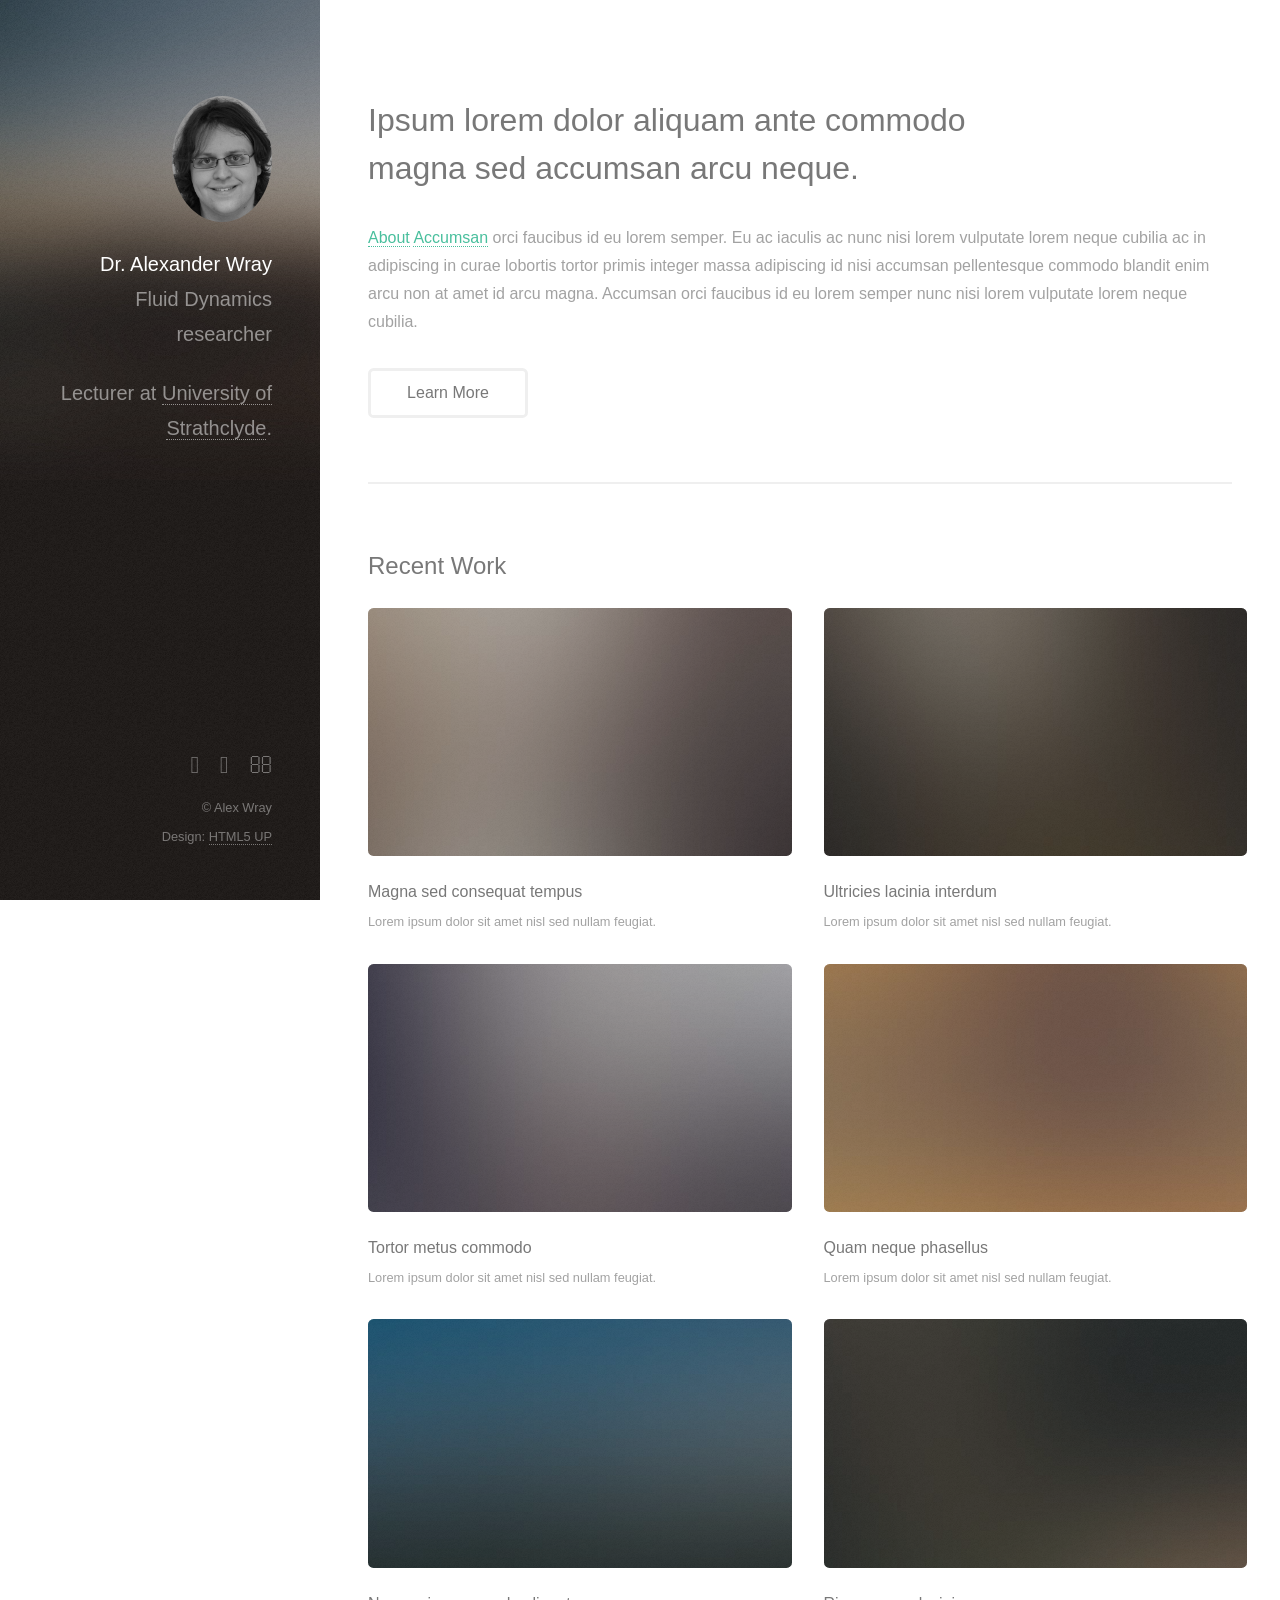
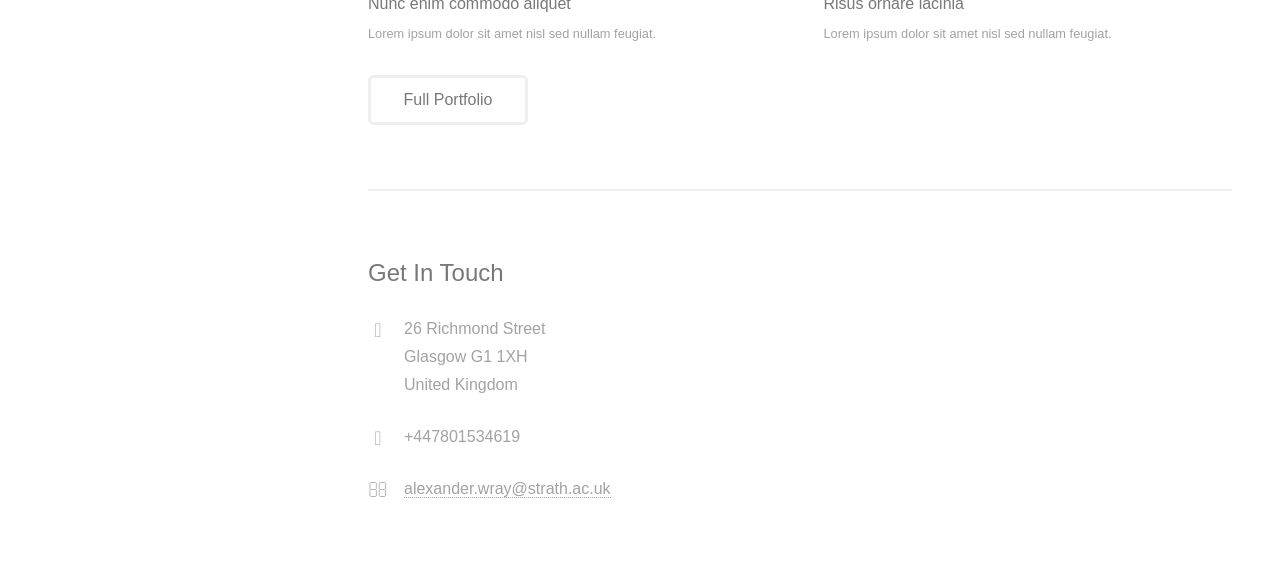
==== index.html @ d248ab1b "Testing" ====
<!doctype html> <html> <head> <meta charset="utf-8"> <title></title> <meta name="description" content=""> <meta name="viewport" content="width=device-width"> <!-- Place favicon.ico and apple-touch-icon.png in the root directory --> <link rel="stylesheet" href="styles/vendor.css"> <link rel="stylesheet" href="styles/main.css"> <!--<link rel="stylesheet" href="https://use.fontawesome.com/releases/v5.5.0/css/all.css" integrity="sha384-B4dIYHKNBt8Bc12p+WXckhzcICo0wtJAoU8YZTY5qE0Id1GSseTk6S+L3BlXeVIU" crossorigin="anonymous">--> </head> <body ng-app="newAngularApp"> <!--[if lte IE 8]>
      <p class="browsehappy">You are using an <strong>outdated</strong> browser. Please <a href="http://browsehappy.com/">upgrade your browser</a> to improve your experience.</p>
    <![endif]--> <!-- Add your site or application content here --> <!--
    <div class="header">
      <div class="navbar navbar-default" role="navigation">
        <div class="container">
          <div class="navbar-header">

            <button type="button" class="navbar-toggle collapsed" data-toggle="collapse" data-target="#js-navbar-collapse">
              <span class="sr-only">Toggle navigation</span>
              <span class="icon-bar"></span>
              <span class="icon-bar"></span>
              <span class="icon-bar"></span>
            </button>

            <a class="navbar-brand" href="#/">newAngular</a>
          </div>

          <div class="collapse navbar-collapse" id="js-navbar-collapse">

            <ul class="nav navbar-nav">
              <li class="active"><a href="#/">Home</a></li>
              <li><a href="" ui-sref="about">About</a></li>
              <li><a ng-href="#/">Contact</a></li>
            </ul>
          </div>
        </div>
      </div>
    </div>

    <div class="container">
    <div 
            class="mainViewContainer"
            id="body" ui-view
            >
          
        </div>
    </div>

    <div class="footer">
      <div class="container">
        <p><span class="glyphicon glyphicon-heart"></span> from the Yeoman team test</p>
      </div>
    </div>
    --> <!-- Header --> <header id="header"> <div class="inner"> <a href="#" class="image avatar"><img src="images/avatar.jpg" alt=""></a> <h1><strong>Dr. Alexander Wray</strong></h1> <h1>Fluid Dynamics researcher</h1><p> <h1>Lecturer at <a href="https://www.strath.ac.uk/">University of Strathclyde</a>.</h1>  </div> </header> <!-- Main --> <div id="main" class="mainViewContainer" ui-view> </div> <!-- Footer --> <footer id="footer"> <div class="inner"> <ul class="icons"> <li><a href="#" class="icon fa-twitter"><span class="label">Twitter</span></a></li> <li><a href="https://github.com/wrayal/" class="icon fa-github"><span class="label">Github</span></a></li> <li><a href="mailto:alexander.wray@strath.ac.uk" class="icon fa-envelope-o"><span class="label">Email</span></a></li> </ul> <ul class="copyright"> <li>&copy; Alex Wray</li><li>Design: <a href="http://html5up.net">HTML5 UP</a></li> </ul> </div> </footer> <!-- Google Analytics: change UA-XXXXX-X to be your site's ID --> <script>!function(A,n,g,u,l,a,r){A.GoogleAnalyticsObject=l,A[l]=A[l]||function(){
       (A[l].q=A[l].q||[]).push(arguments)},A[l].l=+new Date,a=n.createElement(g),
       r=n.getElementsByTagName(g)[0],a.src=u,r.parentNode.insertBefore(a,r)
       }(window,document,'script','https://www.google-analytics.com/analytics.js','ga');

       ga('create', 'UA-XXXXX-X');
       ga('send', 'pageview');</script> <script src="scripts/vendor.js"></script> <script src="scripts/scripts.js"></script> </body> </html>
---- styles/main.css ----
.fa-fw,.fa-li,.fa-stack-1x,.fa-stack-2x,.jumbotron{text-align:center}.row,.row>*,html{box-sizing:border-box}.browsehappy{margin:.2em 0;background:#ccc;color:#000;padding:.2em 0}body,select option{background:#fff}.footer,.header,.marketing{padding-left:15px;padding-right:15px}.header{border-bottom:1px solid #e5e5e5;margin-bottom:10px}.header h3{margin-top:0;margin-bottom:0;line-height:40px;padding-bottom:19px}.footer{padding-top:19px;color:#777;border-top:1px solid #e5e5e5}.container-narrow>hr{margin:30px 0}.jumbotron{border-bottom:1px solid #e5e5e5}.jumbotron .btn{font-size:21px;padding:14px 24px}.marketing{margin:40px 0}.fa.fa-pull-left,.fa.pull-left{margin-right:.3em}.marketing p+h4{margin-top:28px}@media screen and (min-width:768px){.container{max-width:730px}.footer,.header,.marketing{padding-left:0;padding-right:0}.header{margin-bottom:30px}.jumbotron{border-bottom:0}}/*!
 *  Font Awesome 4.7.0 by @davegandy - http://fontawesome.io - @fontawesome
 *  License - http://fontawesome.io/license (Font: SIL OFL 1.1, CSS: MIT License)
 */@font-face{font-family:FontAwesome;src:url(../fonts/fontawesome-webfont.eot?v=4.7.0);src:url(../fonts/fontawesome-webfont.eot?#iefix&v=4.7.0) format('embedded-opentype'),url(../fonts/fontawesome-webfont.woff2?v=4.7.0) format('woff2'),url(../fonts/fontawesome-webfont.woff?v=4.7.0) format('woff'),url(../fonts/fontawesome-webfont.ttf?v=4.7.0) format('truetype'),url(../fonts/fontawesome-webfont.svg?v=4.7.0#fontawesomeregular) format('svg');font-weight:400;font-style:normal}.fa{display:inline-block;font:normal normal normal 14px/1 FontAwesome;font-size:inherit;text-rendering:auto;-webkit-font-smoothing:antialiased;-moz-osx-font-smoothing:grayscale}.fa-lg{font-size:1.33333333em;line-height:.75em;vertical-align:-15%}.fa-2x{font-size:2em}.fa-3x{font-size:3em}.fa-4x{font-size:4em}.fa-5x{font-size:5em}.fa-fw{width:1.28571429em}.fa-ul{padding-left:0;margin-left:2.14285714em;list-style-type:none}.fa.fa-pull-right,.fa.pull-right{margin-left:.3em}.fa-ul>li{position:relative}.fa-li{position:absolute;left:-2.14285714em;width:2.14285714em;top:.14285714em}.fa-li.fa-lg{left:-1.85714286em}.fa-border{padding:.2em .25em .15em;border:.08em solid #eee;border-radius:.1em}.fa-pull-left{float:left}.fa-pull-right,.pull-right{float:right}.pull-left{float:left}.fa-spin{animation:fa-spin 2s infinite linear}.fa-pulse{animation:fa-spin 1s infinite steps(8)}@keyframes fa-spin{0%{transform:rotate(0)}100%{transform:rotate(359deg)}}.fa-rotate-90{-ms-filter:"progid:DXImageTransform.Microsoft.BasicImage(rotation=1)";transform:rotate(90deg)}.fa-rotate-180{-ms-filter:"progid:DXImageTransform.Microsoft.BasicImage(rotation=2)";transform:rotate(180deg)}.fa-rotate-270{-ms-filter:"progid:DXImageTransform.Microsoft.BasicImage(rotation=3)";transform:rotate(270deg)}.fa-flip-horizontal{-ms-filter:"progid:DXImageTransform.Microsoft.BasicImage(rotation=0, mirror=1)";transform:scale(-1,1)}.fa-flip-vertical{-ms-filter:"progid:DXImageTransform.Microsoft.BasicImage(rotation=2, mirror=1)";transform:scale(1,-1)}:root .fa-flip-horizontal,:root .fa-flip-vertical,:root .fa-rotate-180,:root .fa-rotate-270,:root .fa-rotate-90{filter:none}.fa-stack{position:relative;display:inline-block;width:2em;height:2em;line-height:2em;vertical-align:middle}.fa-stack-1x,.fa-stack-2x{position:absolute;left:0;width:100%}.fa-stack-1x{line-height:inherit}.fa-stack-2x{font-size:2em}.fa-inverse{color:#fff}b,h1,h2,h3,h4,h5,h6,label,select option,strong,table th{color:#787878}.fa-glass:before{content:"\f000"}.fa-music:before{content:"\f001"}.fa-search:before{content:"\f002"}.fa-envelope-o:before{content:"\f003"}.fa-heart:before{content:"\f004"}.fa-star:before{content:"\f005"}.fa-star-o:before{content:"\f006"}.fa-user:before{content:"\f007"}.fa-film:before{content:"\f008"}.fa-th-large:before{content:"\f009"}.fa-th:before{content:"\f00a"}.fa-th-list:before{content:"\f00b"}.fa-check:before{content:"\f00c"}.fa-close:before,.fa-remove:before,.fa-times:before{content:"\f00d"}.fa-search-plus:before{content:"\f00e"}.fa-search-minus:before{content:"\f010"}.fa-power-off:before{content:"\f011"}.fa-signal:before{content:"\f012"}.fa-cog:before,.fa-gear:before{content:"\f013"}.fa-trash-o:before{content:"\f014"}.fa-home:before{content:"\f015"}.fa-file-o:before{content:"\f016"}.fa-clock-o:before{content:"\f017"}.fa-road:before{content:"\f018"}.fa-download:before{content:"\f019"}.fa-arrow-circle-o-down:before{content:"\f01a"}.fa-arrow-circle-o-up:before{content:"\f01b"}.fa-inbox:before{content:"\f01c"}.fa-play-circle-o:before{content:"\f01d"}.fa-repeat:before,.fa-rotate-right:before{content:"\f01e"}.fa-refresh:before{content:"\f021"}.fa-list-alt:before{content:"\f022"}.fa-lock:before{content:"\f023"}.fa-flag:before{content:"\f024"}.fa-headphones:before{content:"\f025"}.fa-volume-off:before{content:"\f026"}.fa-volume-down:before{content:"\f027"}.fa-volume-up:before{content:"\f028"}.fa-qrcode:before{content:"\f029"}.fa-barcode:before{content:"\f02a"}.fa-tag:before{content:"\f02b"}.fa-tags:before{content:"\f02c"}.fa-book:before{content:"\f02d"}.fa-bookmark:before{content:"\f02e"}.fa-print:before{content:"\f02f"}.fa-camera:before{content:"\f030"}.fa-font:before{content:"\f031"}.fa-bold:before{content:"\f032"}.fa-italic:before{content:"\f033"}.fa-text-height:before{content:"\f034"}.fa-text-width:before{content:"\f035"}.fa-align-left:before{content:"\f036"}.fa-align-center:before{content:"\f037"}.fa-align-right:before{content:"\f038"}.fa-align-justify:before{content:"\f039"}.fa-list:before{content:"\f03a"}.fa-dedent:before,.fa-outdent:before{content:"\f03b"}.fa-indent:before{content:"\f03c"}.fa-video-camera:before{content:"\f03d"}.fa-image:before,.fa-photo:before,.fa-picture-o:before{content:"\f03e"}.fa-pencil:before{content:"\f040"}.fa-map-marker:before{content:"\f041"}.fa-adjust:before{content:"\f042"}.fa-tint:before{content:"\f043"}.fa-edit:before,.fa-pencil-square-o:before{content:"\f044"}.fa-share-square-o:before{content:"\f045"}.fa-check-square-o:before{content:"\f046"}.fa-arrows:before{content:"\f047"}.fa-step-backward:before{content:"\f048"}.fa-fast-backward:before{content:"\f049"}.fa-backward:before{content:"\f04a"}.fa-play:before{content:"\f04b"}.fa-pause:before{content:"\f04c"}.fa-stop:before{content:"\f04d"}.fa-forward:before{content:"\f04e"}.fa-fast-forward:before{content:"\f050"}.fa-step-forward:before{content:"\f051"}.fa-eject:before{content:"\f052"}.fa-chevron-left:before{content:"\f053"}.fa-chevron-right:before{content:"\f054"}.fa-plus-circle:before{content:"\f055"}.fa-minus-circle:before{content:"\f056"}.fa-times-circle:before{content:"\f057"}.fa-check-circle:before{content:"\f058"}.fa-question-circle:before{content:"\f059"}.fa-info-circle:before{content:"\f05a"}.fa-crosshairs:before{content:"\f05b"}.fa-times-circle-o:before{content:"\f05c"}.fa-check-circle-o:before{content:"\f05d"}.fa-ban:before{content:"\f05e"}.fa-arrow-left:before{content:"\f060"}.fa-arrow-right:before{content:"\f061"}.fa-arrow-up:before{content:"\f062"}.fa-arrow-down:before{content:"\f063"}.fa-mail-forward:before,.fa-share:before{content:"\f064"}.fa-expand:before{content:"\f065"}.fa-compress:before{content:"\f066"}.fa-plus:before{content:"\f067"}.fa-minus:before{content:"\f068"}.fa-asterisk:before{content:"\f069"}.fa-exclamation-circle:before{content:"\f06a"}.fa-gift:before{content:"\f06b"}.fa-leaf:before{content:"\f06c"}.fa-fire:before{content:"\f06d"}.fa-eye:before{content:"\f06e"}.fa-eye-slash:before{content:"\f070"}.fa-exclamation-triangle:before,.fa-warning:before{content:"\f071"}.fa-plane:before{content:"\f072"}.fa-calendar:before{content:"\f073"}.fa-random:before{content:"\f074"}.fa-comment:before{content:"\f075"}.fa-magnet:before{content:"\f076"}.fa-chevron-up:before{content:"\f077"}.fa-chevron-down:before{content:"\f078"}.fa-retweet:before{content:"\f079"}.fa-shopping-cart:before{content:"\f07a"}.fa-folder:before{content:"\f07b"}.fa-folder-open:before{content:"\f07c"}.fa-arrows-v:before{content:"\f07d"}.fa-arrows-h:before{content:"\f07e"}.fa-bar-chart-o:before,.fa-bar-chart:before{content:"\f080"}.fa-twitter-square:before{content:"\f081"}.fa-facebook-square:before{content:"\f082"}.fa-camera-retro:before{content:"\f083"}.fa-key:before{content:"\f084"}.fa-cogs:before,.fa-gears:before{content:"\f085"}.fa-comments:before{content:"\f086"}.fa-thumbs-o-up:before{content:"\f087"}.fa-thumbs-o-down:before{content:"\f088"}.fa-star-half:before{content:"\f089"}.fa-heart-o:before{content:"\f08a"}.fa-sign-out:before{content:"\f08b"}.fa-linkedin-square:before{content:"\f08c"}.fa-thumb-tack:before{content:"\f08d"}.fa-external-link:before{content:"\f08e"}.fa-sign-in:before{content:"\f090"}.fa-trophy:before{content:"\f091"}.fa-github-square:before{content:"\f092"}.fa-upload:before{content:"\f093"}.fa-lemon-o:before{content:"\f094"}.fa-phone:before{content:"\f095"}.fa-square-o:before{content:"\f096"}.fa-bookmark-o:before{content:"\f097"}.fa-phone-square:before{content:"\f098"}.fa-twitter:before{content:"\f099"}.fa-facebook-f:before,.fa-facebook:before{content:"\f09a"}.fa-github:before{content:"\f09b"}.fa-unlock:before{content:"\f09c"}.fa-credit-card:before{content:"\f09d"}.fa-feed:before,.fa-rss:before{content:"\f09e"}.fa-hdd-o:before{content:"\f0a0"}.fa-bullhorn:before{content:"\f0a1"}.fa-bell:before{content:"\f0f3"}.fa-certificate:before{content:"\f0a3"}.fa-hand-o-right:before{content:"\f0a4"}.fa-hand-o-left:before{content:"\f0a5"}.fa-hand-o-up:before{content:"\f0a6"}.fa-hand-o-down:before{content:"\f0a7"}.fa-arrow-circle-left:before{content:"\f0a8"}.fa-arrow-circle-right:before{content:"\f0a9"}.fa-arrow-circle-up:before{content:"\f0aa"}.fa-arrow-circle-down:before{content:"\f0ab"}.fa-globe:before{content:"\f0ac"}.fa-wrench:before{content:"\f0ad"}.fa-tasks:before{content:"\f0ae"}.fa-filter:before{content:"\f0b0"}.fa-briefcase:before{content:"\f0b1"}.fa-arrows-alt:before{content:"\f0b2"}.fa-group:before,.fa-users:before{content:"\f0c0"}.fa-chain:before,.fa-link:before{content:"\f0c1"}.fa-cloud:before{content:"\f0c2"}.fa-flask:before{content:"\f0c3"}.fa-cut:before,.fa-scissors:before{content:"\f0c4"}.fa-copy:before,.fa-files-o:before{content:"\f0c5"}.fa-paperclip:before{content:"\f0c6"}.fa-floppy-o:before,.fa-save:before{content:"\f0c7"}.fa-square:before{content:"\f0c8"}.fa-bars:before,.fa-navicon:before,.fa-reorder:before{content:"\f0c9"}.fa-list-ul:before{content:"\f0ca"}.fa-list-ol:before{content:"\f0cb"}.fa-strikethrough:before{content:"\f0cc"}.fa-underline:before{content:"\f0cd"}.fa-table:before{content:"\f0ce"}.fa-magic:before{content:"\f0d0"}.fa-truck:before{content:"\f0d1"}.fa-pinterest:before{content:"\f0d2"}.fa-pinterest-square:before{content:"\f0d3"}.fa-google-plus-square:before{content:"\f0d4"}.fa-google-plus:before{content:"\f0d5"}.fa-money:before{content:"\f0d6"}.fa-caret-down:before{content:"\f0d7"}.fa-caret-up:before{content:"\f0d8"}.fa-caret-left:before{content:"\f0d9"}.fa-caret-right:before{content:"\f0da"}.fa-columns:before{content:"\f0db"}.fa-sort:before,.fa-unsorted:before{content:"\f0dc"}.fa-sort-desc:before,.fa-sort-down:before{content:"\f0dd"}.fa-sort-asc:before,.fa-sort-up:before{content:"\f0de"}.fa-envelope:before{content:"\f0e0"}.fa-linkedin:before{content:"\f0e1"}.fa-rotate-left:before,.fa-undo:before{content:"\f0e2"}.fa-gavel:before,.fa-legal:before{content:"\f0e3"}.fa-dashboard:before,.fa-tachometer:before{content:"\f0e4"}.fa-comment-o:before{content:"\f0e5"}.fa-comments-o:before{content:"\f0e6"}.fa-bolt:before,.fa-flash:before{content:"\f0e7"}.fa-sitemap:before{content:"\f0e8"}.fa-umbrella:before{content:"\f0e9"}.fa-clipboard:before,.fa-paste:before{content:"\f0ea"}.fa-lightbulb-o:before{content:"\f0eb"}.fa-exchange:before{content:"\f0ec"}.fa-cloud-download:before{content:"\f0ed"}.fa-cloud-upload:before{content:"\f0ee"}.fa-user-md:before{content:"\f0f0"}.fa-stethoscope:before{content:"\f0f1"}.fa-suitcase:before{content:"\f0f2"}.fa-bell-o:before{content:"\f0a2"}.fa-coffee:before{content:"\f0f4"}.fa-cutlery:before{content:"\f0f5"}.fa-file-text-o:before{content:"\f0f6"}.fa-building-o:before{content:"\f0f7"}.fa-hospital-o:before{content:"\f0f8"}.fa-ambulance:before{content:"\f0f9"}.fa-medkit:before{content:"\f0fa"}.fa-fighter-jet:before{content:"\f0fb"}.fa-beer:before{content:"\f0fc"}.fa-h-square:before{content:"\f0fd"}.fa-plus-square:before{content:"\f0fe"}.fa-angle-double-left:before{content:"\f100"}.fa-angle-double-right:before{content:"\f101"}.fa-angle-double-up:before{content:"\f102"}.fa-angle-double-down:before{content:"\f103"}.fa-angle-left:before{content:"\f104"}.fa-angle-right:before{content:"\f105"}.fa-angle-up:before{content:"\f106"}.fa-angle-down:before{content:"\f107"}.fa-desktop:before{content:"\f108"}.fa-laptop:before{content:"\f109"}.fa-tablet:before{content:"\f10a"}.fa-mobile-phone:before,.fa-mobile:before{content:"\f10b"}.fa-circle-o:before{content:"\f10c"}.fa-quote-left:before{content:"\f10d"}.fa-quote-right:before{content:"\f10e"}.fa-spinner:before{content:"\f110"}.fa-circle:before{content:"\f111"}.fa-mail-reply:before,.fa-reply:before{content:"\f112"}.fa-github-alt:before{content:"\f113"}.fa-folder-o:before{content:"\f114"}.fa-folder-open-o:before{content:"\f115"}.fa-smile-o:before{content:"\f118"}.fa-frown-o:before{content:"\f119"}.fa-meh-o:before{content:"\f11a"}.fa-gamepad:before{content:"\f11b"}.fa-keyboard-o:before{content:"\f11c"}.fa-flag-o:before{content:"\f11d"}.fa-flag-checkered:before{content:"\f11e"}.fa-terminal:before{content:"\f120"}.fa-code:before{content:"\f121"}.fa-mail-reply-all:before,.fa-reply-all:before{content:"\f122"}.fa-star-half-empty:before,.fa-star-half-full:before,.fa-star-half-o:before{content:"\f123"}.fa-location-arrow:before{content:"\f124"}.fa-crop:before{content:"\f125"}.fa-code-fork:before{content:"\f126"}.fa-chain-broken:before,.fa-unlink:before{content:"\f127"}.fa-question:before{content:"\f128"}.fa-info:before{content:"\f129"}.fa-exclamation:before{content:"\f12a"}.fa-superscript:before{content:"\f12b"}.fa-subscript:before{content:"\f12c"}.fa-eraser:before{content:"\f12d"}.fa-puzzle-piece:before{content:"\f12e"}.fa-microphone:before{content:"\f130"}.fa-microphone-slash:before{content:"\f131"}.fa-shield:before{content:"\f132"}.fa-calendar-o:before{content:"\f133"}.fa-fire-extinguisher:before{content:"\f134"}.fa-rocket:before{content:"\f135"}.fa-maxcdn:before{content:"\f136"}.fa-chevron-circle-left:before{content:"\f137"}.fa-chevron-circle-right:before{content:"\f138"}.fa-chevron-circle-up:before{content:"\f139"}.fa-chevron-circle-down:before{content:"\f13a"}.fa-html5:before{content:"\f13b"}.fa-css3:before{content:"\f13c"}.fa-anchor:before{content:"\f13d"}.fa-unlock-alt:before{content:"\f13e"}.fa-bullseye:before{content:"\f140"}.fa-ellipsis-h:before{content:"\f141"}.fa-ellipsis-v:before{content:"\f142"}.fa-rss-square:before{content:"\f143"}.fa-play-circle:before{content:"\f144"}.fa-ticket:before{content:"\f145"}.fa-minus-square:before{content:"\f146"}.fa-minus-square-o:before{content:"\f147"}.fa-level-up:before{content:"\f148"}.fa-level-down:before{content:"\f149"}.fa-check-square:before{content:"\f14a"}.fa-pencil-square:before{content:"\f14b"}.fa-external-link-square:before{content:"\f14c"}.fa-share-square:before{content:"\f14d"}.fa-compass:before{content:"\f14e"}.fa-caret-square-o-down:before,.fa-toggle-down:before{content:"\f150"}.fa-caret-square-o-up:before,.fa-toggle-up:before{content:"\f151"}.fa-caret-square-o-right:before,.fa-toggle-right:before{content:"\f152"}.fa-eur:before,.fa-euro:before{content:"\f153"}.fa-gbp:before{content:"\f154"}.fa-dollar:before,.fa-usd:before{content:"\f155"}.fa-inr:before,.fa-rupee:before{content:"\f156"}.fa-cny:before,.fa-jpy:before,.fa-rmb:before,.fa-yen:before{content:"\f157"}.fa-rouble:before,.fa-rub:before,.fa-ruble:before{content:"\f158"}.fa-krw:before,.fa-won:before{content:"\f159"}.fa-bitcoin:before,.fa-btc:before{content:"\f15a"}.fa-file:before{content:"\f15b"}.fa-file-text:before{content:"\f15c"}.fa-sort-alpha-asc:before{content:"\f15d"}.fa-sort-alpha-desc:before{content:"\f15e"}.fa-sort-amount-asc:before{content:"\f160"}.fa-sort-amount-desc:before{content:"\f161"}.fa-sort-numeric-asc:before{content:"\f162"}.fa-sort-numeric-desc:before{content:"\f163"}.fa-thumbs-up:before{content:"\f164"}.fa-thumbs-down:before{content:"\f165"}.fa-youtube-square:before{content:"\f166"}.fa-youtube:before{content:"\f167"}.fa-xing:before{content:"\f168"}.fa-xing-square:before{content:"\f169"}.fa-youtube-play:before{content:"\f16a"}.fa-dropbox:before{content:"\f16b"}.fa-stack-overflow:before{content:"\f16c"}.fa-instagram:before{content:"\f16d"}.fa-flickr:before{content:"\f16e"}.fa-adn:before{content:"\f170"}.fa-bitbucket:before{content:"\f171"}.fa-bitbucket-square:before{content:"\f172"}.fa-tumblr:before{content:"\f173"}.fa-tumblr-square:before{content:"\f174"}.fa-long-arrow-down:before{content:"\f175"}.fa-long-arrow-up:before{content:"\f176"}.fa-long-arrow-left:before{content:"\f177"}.fa-long-arrow-right:before{content:"\f178"}.fa-apple:before{content:"\f179"}.fa-windows:before{content:"\f17a"}.fa-android:before{content:"\f17b"}.fa-linux:before{content:"\f17c"}.fa-dribbble:before{content:"\f17d"}.fa-skype:before{content:"\f17e"}.fa-foursquare:before{content:"\f180"}.fa-trello:before{content:"\f181"}.fa-female:before{content:"\f182"}.fa-male:before{content:"\f183"}.fa-gittip:before,.fa-gratipay:before{content:"\f184"}.fa-sun-o:before{content:"\f185"}.fa-moon-o:before{content:"\f186"}.fa-archive:before{content:"\f187"}.fa-bug:before{content:"\f188"}.fa-vk:before{content:"\f189"}.fa-weibo:before{content:"\f18a"}.fa-renren:before{content:"\f18b"}.fa-pagelines:before{content:"\f18c"}.fa-stack-exchange:before{content:"\f18d"}.fa-arrow-circle-o-right:before{content:"\f18e"}.fa-arrow-circle-o-left:before{content:"\f190"}.fa-caret-square-o-left:before,.fa-toggle-left:before{content:"\f191"}.fa-dot-circle-o:before{content:"\f192"}.fa-wheelchair:before{content:"\f193"}.fa-vimeo-square:before{content:"\f194"}.fa-try:before,.fa-turkish-lira:before{content:"\f195"}.fa-plus-square-o:before{content:"\f196"}.fa-space-shuttle:before{content:"\f197"}.fa-slack:before{content:"\f198"}.fa-envelope-square:before{content:"\f199"}.fa-wordpress:before{content:"\f19a"}.fa-openid:before{content:"\f19b"}.fa-bank:before,.fa-institution:before,.fa-university:before{content:"\f19c"}.fa-graduation-cap:before,.fa-mortar-board:before{content:"\f19d"}.fa-yahoo:before{content:"\f19e"}.fa-google:before{content:"\f1a0"}.fa-reddit:before{content:"\f1a1"}.fa-reddit-square:before{content:"\f1a2"}.fa-stumbleupon-circle:before{content:"\f1a3"}.fa-stumbleupon:before{content:"\f1a4"}.fa-delicious:before{content:"\f1a5"}.fa-digg:before{content:"\f1a6"}.fa-pied-piper-pp:before{content:"\f1a7"}.fa-pied-piper-alt:before{content:"\f1a8"}.fa-drupal:before{content:"\f1a9"}.fa-joomla:before{content:"\f1aa"}.fa-language:before{content:"\f1ab"}.fa-fax:before{content:"\f1ac"}.fa-building:before{content:"\f1ad"}.fa-child:before{content:"\f1ae"}.fa-paw:before{content:"\f1b0"}.fa-spoon:before{content:"\f1b1"}.fa-cube:before{content:"\f1b2"}.fa-cubes:before{content:"\f1b3"}.fa-behance:before{content:"\f1b4"}.fa-behance-square:before{content:"\f1b5"}.fa-steam:before{content:"\f1b6"}.fa-steam-square:before{content:"\f1b7"}.fa-recycle:before{content:"\f1b8"}.fa-automobile:before,.fa-car:before{content:"\f1b9"}.fa-cab:before,.fa-taxi:before{content:"\f1ba"}.fa-tree:before{content:"\f1bb"}.fa-spotify:before{content:"\f1bc"}.fa-deviantart:before{content:"\f1bd"}.fa-soundcloud:before{content:"\f1be"}.fa-database:before{content:"\f1c0"}.fa-file-pdf-o:before{content:"\f1c1"}.fa-file-word-o:before{content:"\f1c2"}.fa-file-excel-o:before{content:"\f1c3"}.fa-file-powerpoint-o:before{content:"\f1c4"}.fa-file-image-o:before,.fa-file-photo-o:before,.fa-file-picture-o:before{content:"\f1c5"}.fa-file-archive-o:before,.fa-file-zip-o:before{content:"\f1c6"}.fa-file-audio-o:before,.fa-file-sound-o:before{content:"\f1c7"}.fa-file-movie-o:before,.fa-file-video-o:before{content:"\f1c8"}.fa-file-code-o:before{content:"\f1c9"}.fa-vine:before{content:"\f1ca"}.fa-codepen:before{content:"\f1cb"}.fa-jsfiddle:before{content:"\f1cc"}.fa-life-bouy:before,.fa-life-buoy:before,.fa-life-ring:before,.fa-life-saver:before,.fa-support:before{content:"\f1cd"}.fa-circle-o-notch:before{content:"\f1ce"}.fa-ra:before,.fa-rebel:before,.fa-resistance:before{content:"\f1d0"}.fa-empire:before,.fa-ge:before{content:"\f1d1"}.fa-git-square:before{content:"\f1d2"}.fa-git:before{content:"\f1d3"}.fa-hacker-news:before,.fa-y-combinator-square:before,.fa-yc-square:before{content:"\f1d4"}.fa-tencent-weibo:before{content:"\f1d5"}.fa-qq:before{content:"\f1d6"}.fa-wechat:before,.fa-weixin:before{content:"\f1d7"}.fa-paper-plane:before,.fa-send:before{content:"\f1d8"}.fa-paper-plane-o:before,.fa-send-o:before{content:"\f1d9"}.fa-history:before{content:"\f1da"}.fa-circle-thin:before{content:"\f1db"}.fa-header:before{content:"\f1dc"}.fa-paragraph:before{content:"\f1dd"}.fa-sliders:before{content:"\f1de"}.fa-share-alt:before{content:"\f1e0"}.fa-share-alt-square:before{content:"\f1e1"}.fa-bomb:before{content:"\f1e2"}.fa-futbol-o:before,.fa-soccer-ball-o:before{content:"\f1e3"}.fa-tty:before{content:"\f1e4"}.fa-binoculars:before{content:"\f1e5"}.fa-plug:before{content:"\f1e6"}.fa-slideshare:before{content:"\f1e7"}.fa-twitch:before{content:"\f1e8"}.fa-yelp:before{content:"\f1e9"}.fa-newspaper-o:before{content:"\f1ea"}.fa-wifi:before{content:"\f1eb"}.fa-calculator:before{content:"\f1ec"}.fa-paypal:before{content:"\f1ed"}.fa-google-wallet:before{content:"\f1ee"}.fa-cc-visa:before{content:"\f1f0"}.fa-cc-mastercard:before{content:"\f1f1"}.fa-cc-discover:before{content:"\f1f2"}.fa-cc-amex:before{content:"\f1f3"}.fa-cc-paypal:before{content:"\f1f4"}.fa-cc-stripe:before{content:"\f1f5"}.fa-bell-slash:before{content:"\f1f6"}.fa-bell-slash-o:before{content:"\f1f7"}.fa-trash:before{content:"\f1f8"}.fa-copyright:before{content:"\f1f9"}.fa-at:before{content:"\f1fa"}.fa-eyedropper:before{content:"\f1fb"}.fa-paint-brush:before{content:"\f1fc"}.fa-birthday-cake:before{content:"\f1fd"}.fa-area-chart:before{content:"\f1fe"}.fa-pie-chart:before{content:"\f200"}.fa-line-chart:before{content:"\f201"}.fa-lastfm:before{content:"\f202"}.fa-lastfm-square:before{content:"\f203"}.fa-toggle-off:before{content:"\f204"}.fa-toggle-on:before{content:"\f205"}.fa-bicycle:before{content:"\f206"}.fa-bus:before{content:"\f207"}.fa-ioxhost:before{content:"\f208"}.fa-angellist:before{content:"\f209"}.fa-cc:before{content:"\f20a"}.fa-ils:before,.fa-shekel:before,.fa-sheqel:before{content:"\f20b"}.fa-meanpath:before{content:"\f20c"}.fa-buysellads:before{content:"\f20d"}.fa-connectdevelop:before{content:"\f20e"}.fa-dashcube:before{content:"\f210"}.fa-forumbee:before{content:"\f211"}.fa-leanpub:before{content:"\f212"}.fa-sellsy:before{content:"\f213"}.fa-shirtsinbulk:before{content:"\f214"}.fa-simplybuilt:before{content:"\f215"}.fa-skyatlas:before{content:"\f216"}.fa-cart-plus:before{content:"\f217"}.fa-cart-arrow-down:before{content:"\f218"}.fa-diamond:before{content:"\f219"}.fa-ship:before{content:"\f21a"}.fa-user-secret:before{content:"\f21b"}.fa-motorcycle:before{content:"\f21c"}.fa-street-view:before{content:"\f21d"}.fa-heartbeat:before{content:"\f21e"}.fa-venus:before{content:"\f221"}.fa-mars:before{content:"\f222"}.fa-mercury:before{content:"\f223"}.fa-intersex:before,.fa-transgender:before{content:"\f224"}.fa-transgender-alt:before{content:"\f225"}.fa-venus-double:before{content:"\f226"}.fa-mars-double:before{content:"\f227"}.fa-venus-mars:before{content:"\f228"}.fa-mars-stroke:before{content:"\f229"}.fa-mars-stroke-v:before{content:"\f22a"}.fa-mars-stroke-h:before{content:"\f22b"}.fa-neuter:before{content:"\f22c"}.fa-genderless:before{content:"\f22d"}.fa-facebook-official:before{content:"\f230"}.fa-pinterest-p:before{content:"\f231"}.fa-whatsapp:before{content:"\f232"}.fa-server:before{content:"\f233"}.fa-user-plus:before{content:"\f234"}.fa-user-times:before{content:"\f235"}.fa-bed:before,.fa-hotel:before{content:"\f236"}.fa-viacoin:before{content:"\f237"}.fa-train:before{content:"\f238"}.fa-subway:before{content:"\f239"}.fa-medium:before{content:"\f23a"}.fa-y-combinator:before,.fa-yc:before{content:"\f23b"}.fa-optin-monster:before{content:"\f23c"}.fa-opencart:before{content:"\f23d"}.fa-expeditedssl:before{content:"\f23e"}.fa-battery-4:before,.fa-battery-full:before,.fa-battery:before{content:"\f240"}.fa-battery-3:before,.fa-battery-three-quarters:before{content:"\f241"}.fa-battery-2:before,.fa-battery-half:before{content:"\f242"}.fa-battery-1:before,.fa-battery-quarter:before{content:"\f243"}.fa-battery-0:before,.fa-battery-empty:before{content:"\f244"}.fa-mouse-pointer:before{content:"\f245"}.fa-i-cursor:before{content:"\f246"}.fa-object-group:before{content:"\f247"}.fa-object-ungroup:before{content:"\f248"}.fa-sticky-note:before{content:"\f249"}.fa-sticky-note-o:before{content:"\f24a"}.fa-cc-jcb:before{content:"\f24b"}.fa-cc-diners-club:before{content:"\f24c"}.fa-clone:before{content:"\f24d"}.fa-balance-scale:before{content:"\f24e"}.fa-hourglass-o:before{content:"\f250"}.fa-hourglass-1:before,.fa-hourglass-start:before{content:"\f251"}.fa-hourglass-2:before,.fa-hourglass-half:before{content:"\f252"}.fa-hourglass-3:before,.fa-hourglass-end:before{content:"\f253"}.fa-hourglass:before{content:"\f254"}.fa-hand-grab-o:before,.fa-hand-rock-o:before{content:"\f255"}.fa-hand-paper-o:before,.fa-hand-stop-o:before{content:"\f256"}.fa-hand-scissors-o:before{content:"\f257"}.fa-hand-lizard-o:before{content:"\f258"}.fa-hand-spock-o:before{content:"\f259"}.fa-hand-pointer-o:before{content:"\f25a"}.fa-hand-peace-o:before{content:"\f25b"}.fa-trademark:before{content:"\f25c"}.fa-registered:before{content:"\f25d"}.fa-creative-commons:before{content:"\f25e"}.fa-gg:before{content:"\f260"}.fa-gg-circle:before{content:"\f261"}.fa-tripadvisor:before{content:"\f262"}.fa-odnoklassniki:before{content:"\f263"}.fa-odnoklassniki-square:before{content:"\f264"}.fa-get-pocket:before{content:"\f265"}.fa-wikipedia-w:before{content:"\f266"}.fa-safari:before{content:"\f267"}.fa-chrome:before{content:"\f268"}.fa-firefox:before{content:"\f269"}.fa-opera:before{content:"\f26a"}.fa-internet-explorer:before{content:"\f26b"}.fa-television:before,.fa-tv:before{content:"\f26c"}.fa-contao:before{content:"\f26d"}.fa-500px:before{content:"\f26e"}.fa-amazon:before{content:"\f270"}.fa-calendar-plus-o:before{content:"\f271"}.fa-calendar-minus-o:before{content:"\f272"}.fa-calendar-times-o:before{content:"\f273"}.fa-calendar-check-o:before{content:"\f274"}.fa-industry:before{content:"\f275"}.fa-map-pin:before{content:"\f276"}.fa-map-signs:before{content:"\f277"}.fa-map-o:before{content:"\f278"}.fa-map:before{content:"\f279"}.fa-commenting:before{content:"\f27a"}.fa-commenting-o:before{content:"\f27b"}.fa-houzz:before{content:"\f27c"}.fa-vimeo:before{content:"\f27d"}.fa-black-tie:before{content:"\f27e"}.fa-fonticons:before{content:"\f280"}.fa-reddit-alien:before{content:"\f281"}.fa-edge:before{content:"\f282"}.fa-credit-card-alt:before{content:"\f283"}.fa-codiepie:before{content:"\f284"}.fa-modx:before{content:"\f285"}.fa-fort-awesome:before{content:"\f286"}.fa-usb:before{content:"\f287"}.fa-product-hunt:before{content:"\f288"}.fa-mixcloud:before{content:"\f289"}.fa-scribd:before{content:"\f28a"}.fa-pause-circle:before{content:"\f28b"}.fa-pause-circle-o:before{content:"\f28c"}.fa-stop-circle:before{content:"\f28d"}.fa-stop-circle-o:before{content:"\f28e"}.fa-shopping-bag:before{content:"\f290"}.fa-shopping-basket:before{content:"\f291"}.fa-hashtag:before{content:"\f292"}.fa-bluetooth:before{content:"\f293"}.fa-bluetooth-b:before{content:"\f294"}.fa-percent:before{content:"\f295"}.fa-gitlab:before{content:"\f296"}.fa-wpbeginner:before{content:"\f297"}.fa-wpforms:before{content:"\f298"}.fa-envira:before{content:"\f299"}.fa-universal-access:before{content:"\f29a"}.fa-wheelchair-alt:before{content:"\f29b"}.fa-question-circle-o:before{content:"\f29c"}.fa-blind:before{content:"\f29d"}.fa-audio-description:before{content:"\f29e"}.fa-volume-control-phone:before{content:"\f2a0"}.fa-braille:before{content:"\f2a1"}.fa-assistive-listening-systems:before{content:"\f2a2"}.fa-american-sign-language-interpreting:before,.fa-asl-interpreting:before{content:"\f2a3"}.fa-deaf:before,.fa-deafness:before,.fa-hard-of-hearing:before{content:"\f2a4"}.fa-glide:before{content:"\f2a5"}.fa-glide-g:before{content:"\f2a6"}.fa-sign-language:before,.fa-signing:before{content:"\f2a7"}.fa-low-vision:before{content:"\f2a8"}.fa-viadeo:before{content:"\f2a9"}.fa-viadeo-square:before{content:"\f2aa"}.fa-snapchat:before{content:"\f2ab"}.fa-snapchat-ghost:before{content:"\f2ac"}.fa-snapchat-square:before{content:"\f2ad"}.fa-pied-piper:before{content:"\f2ae"}.fa-first-order:before{content:"\f2b0"}.fa-yoast:before{content:"\f2b1"}.fa-themeisle:before{content:"\f2b2"}.fa-google-plus-circle:before,.fa-google-plus-official:before{content:"\f2b3"}.fa-fa:before,.fa-font-awesome:before{content:"\f2b4"}.fa-handshake-o:before{content:"\f2b5"}.fa-envelope-open:before{content:"\f2b6"}.fa-envelope-open-o:before{content:"\f2b7"}.fa-linode:before{content:"\f2b8"}.fa-address-book:before{content:"\f2b9"}.fa-address-book-o:before{content:"\f2ba"}.fa-address-card:before,.fa-vcard:before{content:"\f2bb"}.fa-address-card-o:before,.fa-vcard-o:before{content:"\f2bc"}.fa-user-circle:before{content:"\f2bd"}.fa-user-circle-o:before{content:"\f2be"}.fa-user-o:before{content:"\f2c0"}.fa-id-badge:before{content:"\f2c1"}.fa-drivers-license:before,.fa-id-card:before{content:"\f2c2"}.fa-drivers-license-o:before,.fa-id-card-o:before{content:"\f2c3"}.fa-quora:before{content:"\f2c4"}.fa-free-code-camp:before{content:"\f2c5"}.fa-telegram:before{content:"\f2c6"}.fa-thermometer-4:before,.fa-thermometer-full:before,.fa-thermometer:before{content:"\f2c7"}.fa-thermometer-3:before,.fa-thermometer-three-quarters:before{content:"\f2c8"}.fa-thermometer-2:before,.fa-thermometer-half:before{content:"\f2c9"}.fa-thermometer-1:before,.fa-thermometer-quarter:before{content:"\f2ca"}.fa-thermometer-0:before,.fa-thermometer-empty:before{content:"\f2cb"}.fa-shower:before{content:"\f2cc"}.fa-bath:before,.fa-bathtub:before,.fa-s15:before{content:"\f2cd"}.fa-podcast:before{content:"\f2ce"}.fa-window-maximize:before{content:"\f2d0"}.fa-window-minimize:before{content:"\f2d1"}.fa-window-restore:before{content:"\f2d2"}.fa-times-rectangle:before,.fa-window-close:before{content:"\f2d3"}.fa-times-rectangle-o:before,.fa-window-close-o:before{content:"\f2d4"}.fa-bandcamp:before{content:"\f2d5"}.fa-grav:before{content:"\f2d6"}.fa-etsy:before{content:"\f2d7"}.fa-imdb:before{content:"\f2d8"}.fa-ravelry:before{content:"\f2d9"}.fa-eercast:before{content:"\f2da"}.fa-microchip:before{content:"\f2db"}.fa-snowflake-o:before{content:"\f2dc"}.fa-superpowers:before{content:"\f2dd"}.fa-wpexplorer:before{content:"\f2de"}.fa-meetup:before{content:"\f2e0"}.sr-only{position:absolute;width:1px;height:1px;padding:0;margin:-1px;overflow:hidden;clip:rect(0,0,0,0);border:0}.sr-only-focusable:active,.sr-only-focusable:focus{position:static;width:auto;height:auto;margin:0;overflow:visible;clip:auto}.table-wrapper,pre{-webkit-overflow-scrolling:touch}a,abbr,acronym,address,applet,article,aside,audio,b,big,blockquote,body,canvas,caption,center,cite,code,dd,del,details,dfn,div,dl,dt,em,embed,fieldset,figcaption,figure,footer,form,h1,h2,h3,h4,h5,h6,header,hgroup,html,i,iframe,img,ins,kbd,label,legend,li,mark,menu,nav,object,ol,output,p,pre,q,ruby,s,samp,section,small,span,strike,strong,sub,summary,sup,table,tbody,td,tfoot,th,thead,time,tr,tt,u,ul,var,video{margin:0;padding:0;border:0;font:inherit;vertical-align:baseline}blockquote,em,i{font-style:italic}article,aside,details,figcaption,figure,footer,header,hgroup,menu,nav,section{display:block}blockquote,q{quotes:none}blockquote:after,blockquote:before,q:after,q:before{content:'';content:none}body{-webkit-text-size-adjust:none}mark{background-color:transparent;color:inherit}input::-moz-focus-inner{border:0;padding:0}input,select,textarea{-moz-appearance:none;-webkit-appearance:none;-ms-appearance:none;appearance:none}*,:after,:before{box-sizing:inherit}body.is-preload *,body.is-preload :after,body.is-preload :before{animation:none!important;transition:none!important}body,input,select,textarea{color:#a2a2a2;font-family:"Source Sans Pro",Helvetica,sans-serif;font-size:16pt;font-weight:400;line-height:1.75em}code,pre{font-family:"Courier New",monospace}a{transition:color .2s ease-in-out,border-color .2s ease-in-out;border-bottom:dotted 1px;color:#49bf9d;text-decoration:none}a:hover{border-bottom-color:transparent;color:#49bf9d!important;text-decoration:none}b,strong{font-weight:400}p{margin:0 0 2em}h1,h2,h3,h4,h5,h6{font-weight:400;margin:0 0 1em}h1 a,h2 a,h3 a,h4 a,h5 a,h6 a{color:inherit;text-decoration:none}h1{font-size:2em;line-height:1.5em}h2{font-size:1.5em;line-height:1.5em}h3,header h2+p{font-size:1.25em;line-height:1.5em}h4{font-size:1.1em;line-height:1.5em}code,h5,pre{font-size:.9em}h5{line-height:1.5em}h6{font-size:.7em;line-height:1.5em}.image.thumb:after,sub,sup{font-size:.8em}sub{position:relative;top:.5em}sup{position:relative;top:-.5em}hr{border:0;border-bottom:solid 2px #efefef;margin:2em 0}hr.major{margin:3em 0}blockquote,pre{margin:0 0 2em}blockquote{border-left:solid 6px #efefef;padding:.5em 0 .5em 1.5em}code{background:#f7f7f7;border-radius:.35em;border:2px solid #efefef;margin:0 .25em;padding:.25em .65em}.icon:before,.poptrox-popup .closer:before,.poptrox-popup .loader:before,.poptrox-popup .nav-next:before,.poptrox-popup .nav-previous:before,input[type=checkbox]+label:before,input[type=radio]+label:before{font-family:FontAwesome;font-style:normal;text-transform:none!important}pre code{display:block;line-height:1.75em;padding:1em 1.5em;overflow-x:auto}.align-left{text-align:left}.align-center{text-align:center}.align-right{text-align:right}.container{margin:0 auto;max-width:calc(100% - 4em);width:100%}.row.gtr-0,.row.gtr-0.gtr-uniform,.row.gtr-25{margin-top:0}.container.xsmall{width:25%}.container.small{width:50%}.container.medium{width:75%}.container.large{width:125%}.container.xlarge{width:150%}.container.max{width:100%}@media screen and (max-width:980px){.container{width:100%!important;max-width:100%!important}}.row{display:flex;flex-wrap:wrap;align-items:stretch}.row.gtr-uniform>*>:last-child{margin-bottom:0}.row.aln-left{justify-content:flex-start}.row.aln-center{justify-content:center}.row.aln-right{justify-content:flex-end}.row.aln-top{align-items:flex-start}.row.aln-middle{align-items:center}.row.aln-bottom{align-items:flex-end}.row>.imp{order:-1}.row>.col-1{width:8.3333333333%}.row>.off-1{margin-left:8.3333333333%}.row>.col-2{width:16.6666666667%}.row>.off-2{margin-left:16.6666666667%}.row>.col-3{width:25%}.row>.off-3{margin-left:25%}.row>.col-4{width:33.3333333333%}.row>.off-4{margin-left:33.3333333333%}.row>.col-5{width:41.6666666667%}.row>.off-5{margin-left:41.6666666667%}.row>.col-6{width:50%}.row>.off-6{margin-left:50%}.row>.col-7{width:58.3333333333%}.row>.off-7{margin-left:58.3333333333%}.row>.col-8{width:66.6666666667%}.row>.off-8{margin-left:66.6666666667%}.row>.col-9{width:75%}.row>.off-9{margin-left:75%}.row>.col-10{width:83.3333333333%}.row>.off-10{margin-left:83.3333333333%}.row>.col-11{width:91.6666666667%}.row>.off-11{margin-left:91.6666666667%}.row>.col-12{width:100%}.row>.off-12{margin-left:100%}.row.gtr-0{margin-left:0}.row.gtr-0>*{padding:0}.row.gtr-0.gtr-uniform>*{padding-top:0}.row.gtr-25{margin-left:-.625em}.row.gtr-25>*{padding:0 0 0 .625em}.row.gtr-25.gtr-uniform{margin-top:-.625em}.row.gtr-25.gtr-uniform>*{padding-top:.625em}.row.gtr-50{margin-top:0;margin-left:-1.25em}.row.gtr-50>*{padding:0 0 0 1.25em}.row.gtr-50.gtr-uniform{margin-top:-1.25em}.row.gtr-50.gtr-uniform>*{padding-top:1.25em}.row{margin-top:0;margin-left:-2.5em}.row>*{padding:0 0 0 2.5em}.row.gtr-uniform{margin-top:-2.5em}.row.gtr-uniform>*{padding-top:2.5em}.row.gtr-150{margin-top:0;margin-left:-3.75em}.row.gtr-150>*{padding:0 0 0 3.75em}.row.gtr-150.gtr-uniform{margin-top:-3.75em}.row.gtr-150.gtr-uniform>*{padding-top:3.75em}.row.gtr-200{margin-top:0;margin-left:-5em}.row.gtr-200>*{padding:0 0 0 5em}.row.gtr-200.gtr-uniform{margin-top:-5em}.row.gtr-200.gtr-uniform>*{padding-top:5em}@media screen and (max-width:1800px){.row.gtr-0,.row.gtr-0.gtr-uniform,.row.gtr-25{margin-top:0}.row,.row>*{box-sizing:border-box}.row{display:flex;flex-wrap:wrap;align-items:stretch}.row.gtr-uniform>*>:last-child{margin-bottom:0}.row.aln-left{justify-content:flex-start}.row.aln-center{justify-content:center}.row.aln-right{justify-content:flex-end}.row.aln-top{align-items:flex-start}.row.aln-middle{align-items:center}.row.aln-bottom{align-items:flex-end}.row>.imp-xlarge{order:-1}.row>.col-1-xlarge{width:8.3333333333%}.row>.off-1-xlarge{margin-left:8.3333333333%}.row>.col-2-xlarge{width:16.6666666667%}.row>.off-2-xlarge{margin-left:16.6666666667%}.row>.col-3-xlarge{width:25%}.row>.off-3-xlarge{margin-left:25%}.row>.col-4-xlarge{width:33.3333333333%}.row>.off-4-xlarge{margin-left:33.3333333333%}.row>.col-5-xlarge{width:41.6666666667%}.row>.off-5-xlarge{margin-left:41.6666666667%}.row>.col-6-xlarge{width:50%}.row>.off-6-xlarge{margin-left:50%}.row>.col-7-xlarge{width:58.3333333333%}.row>.off-7-xlarge{margin-left:58.3333333333%}.row>.col-8-xlarge{width:66.6666666667%}.row>.off-8-xlarge{margin-left:66.6666666667%}.row>.col-9-xlarge{width:75%}.row>.off-9-xlarge{margin-left:75%}.row>.col-10-xlarge{width:83.3333333333%}.row>.off-10-xlarge{margin-left:83.3333333333%}.row>.col-11-xlarge{width:91.6666666667%}.row>.off-11-xlarge{margin-left:91.6666666667%}.row>.col-12-xlarge{width:100%}.row>.off-12-xlarge{margin-left:100%}.row.gtr-0{margin-left:0}.row.gtr-0>*{padding:0}.row.gtr-0.gtr-uniform>*{padding-top:0}.row.gtr-25{margin-left:-.625em}.row.gtr-25>*{padding:0 0 0 .625em}.row.gtr-25.gtr-uniform{margin-top:-.625em}.row.gtr-25.gtr-uniform>*{padding-top:.625em}.row.gtr-50{margin-top:0;margin-left:-1.25em}.row.gtr-50>*{padding:0 0 0 1.25em}.row.gtr-50.gtr-uniform{margin-top:-1.25em}.row.gtr-50.gtr-uniform>*{padding-top:1.25em}.row{margin-top:0;margin-left:-2.5em}.row>*{padding:0 0 0 2.5em}.row.gtr-uniform{margin-top:-2.5em}.row.gtr-uniform>*{padding-top:2.5em}.row.gtr-150{margin-top:0;margin-left:-3.75em}.row.gtr-150>*{padding:0 0 0 3.75em}.row.gtr-150.gtr-uniform{margin-top:-3.75em}.row.gtr-150.gtr-uniform>*{padding-top:3.75em}.row.gtr-200{margin-top:0;margin-left:-5em}.row.gtr-200>*{padding:0 0 0 5em}.row.gtr-200.gtr-uniform{margin-top:-5em}.row.gtr-200.gtr-uniform>*{padding-top:5em}}@media screen and (max-width:1280px){.row.gtr-0,.row.gtr-0.gtr-uniform,.row.gtr-25{margin-top:0}.row,.row>*{box-sizing:border-box}.row{display:flex;flex-wrap:wrap;align-items:stretch}.row.gtr-uniform>*>:last-child{margin-bottom:0}.row.aln-left{justify-content:flex-start}.row.aln-center{justify-content:center}.row.aln-right{justify-content:flex-end}.row.aln-top{align-items:flex-start}.row.aln-middle{align-items:center}.row.aln-bottom{align-items:flex-end}.row>.imp-large{order:-1}.row>.col-1-large{width:8.3333333333%}.row>.off-1-large{margin-left:8.3333333333%}.row>.col-2-large{width:16.6666666667%}.row>.off-2-large{margin-left:16.6666666667%}.row>.col-3-large{width:25%}.row>.off-3-large{margin-left:25%}.row>.col-4-large{width:33.3333333333%}.row>.off-4-large{margin-left:33.3333333333%}.row>.col-5-large{width:41.6666666667%}.row>.off-5-large{margin-left:41.6666666667%}.row>.col-6-large{width:50%}.row>.off-6-large{margin-left:50%}.row>.col-7-large{width:58.3333333333%}.row>.off-7-large{margin-left:58.3333333333%}.row>.col-8-large{width:66.6666666667%}.row>.off-8-large{margin-left:66.6666666667%}.row>.col-9-large{width:75%}.row>.off-9-large{margin-left:75%}.row>.col-10-large{width:83.3333333333%}.row>.off-10-large{margin-left:83.3333333333%}.row>.col-11-large{width:91.6666666667%}.row>.off-11-large{margin-left:91.6666666667%}.row>.col-12-large{width:100%}.row>.off-12-large{margin-left:100%}.row.gtr-0{margin-left:0}.row.gtr-0>*{padding:0}.row.gtr-0.gtr-uniform>*{padding-top:0}.row.gtr-25{margin-left:-.5em}.row.gtr-25>*{padding:0 0 0 .5em}.row.gtr-25.gtr-uniform{margin-top:-.5em}.row.gtr-25.gtr-uniform>*{padding-top:.5em}.row.gtr-50{margin-top:0;margin-left:-1em}.row.gtr-50>*{padding:0 0 0 1em}.row.gtr-50.gtr-uniform{margin-top:-1em}.row.gtr-50.gtr-uniform>*{padding-top:1em}.row{margin-top:0;margin-left:-2em}.row>*{padding:0 0 0 2em}.row.gtr-uniform{margin-top:-2em}.row.gtr-uniform>*{padding-top:2em}.row.gtr-150{margin-top:0;margin-left:-3em}.row.gtr-150>*{padding:0 0 0 3em}.row.gtr-150.gtr-uniform{margin-top:-3em}.row.gtr-150.gtr-uniform>*{padding-top:3em}.row.gtr-200{margin-top:0;margin-left:-4em}.row.gtr-200>*{padding:0 0 0 4em}.row.gtr-200.gtr-uniform{margin-top:-4em}.row.gtr-200.gtr-uniform>*{padding-top:4em}}@media screen and (max-width:980px){.row.gtr-0,.row.gtr-0.gtr-uniform,.row.gtr-25{margin-top:0}.row,.row>*{box-sizing:border-box}.row{display:flex;flex-wrap:wrap;align-items:stretch}.row.gtr-uniform>*>:last-child{margin-bottom:0}.row.aln-left{justify-content:flex-start}.row.aln-center{justify-content:center}.row.aln-right{justify-content:flex-end}.row.aln-top{align-items:flex-start}.row.aln-middle{align-items:center}.row.aln-bottom{align-items:flex-end}.row>.imp-medium{order:-1}.row>.col-1-medium{width:8.3333333333%}.row>.off-1-medium{margin-left:8.3333333333%}.row>.col-2-medium{width:16.6666666667%}.row>.off-2-medium{margin-left:16.6666666667%}.row>.col-3-medium{width:25%}.row>.off-3-medium{margin-left:25%}.row>.col-4-medium{width:33.3333333333%}.row>.off-4-medium{margin-left:33.3333333333%}.row>.col-5-medium{width:41.6666666667%}.row>.off-5-medium{margin-left:41.6666666667%}.row>.col-6-medium{width:50%}.row>.off-6-medium{margin-left:50%}.row>.col-7-medium{width:58.3333333333%}.row>.off-7-medium{margin-left:58.3333333333%}.row>.col-8-medium{width:66.6666666667%}.row>.off-8-medium{margin-left:66.6666666667%}.row>.col-9-medium{width:75%}.row>.off-9-medium{margin-left:75%}.row>.col-10-medium{width:83.3333333333%}.row>.off-10-medium{margin-left:83.3333333333%}.row>.col-11-medium{width:91.6666666667%}.row>.off-11-medium{margin-left:91.6666666667%}.row>.col-12-medium{width:100%}.row>.off-12-medium{margin-left:100%}.row.gtr-0{margin-left:0}.row.gtr-0>*{padding:0}.row.gtr-0.gtr-uniform>*{padding-top:0}.row.gtr-25{margin-left:-.5em}.row.gtr-25>*{padding:0 0 0 .5em}.row.gtr-25.gtr-uniform{margin-top:-.5em}.row.gtr-25.gtr-uniform>*{padding-top:.5em}.row.gtr-50{margin-top:0;margin-left:-1em}.row.gtr-50>*{padding:0 0 0 1em}.row.gtr-50.gtr-uniform{margin-top:-1em}.row.gtr-50.gtr-uniform>*{padding-top:1em}.row{margin-top:0;margin-left:-2em}.row>*{padding:0 0 0 2em}.row.gtr-uniform{margin-top:-2em}.row.gtr-uniform>*{padding-top:2em}.row.gtr-150{margin-top:0;margin-left:-3em}.row.gtr-150>*{padding:0 0 0 3em}.row.gtr-150.gtr-uniform{margin-top:-3em}.row.gtr-150.gtr-uniform>*{padding-top:3em}.row.gtr-200{margin-top:0;margin-left:-4em}.row.gtr-200>*{padding:0 0 0 4em}.row.gtr-200.gtr-uniform{margin-top:-4em}.row.gtr-200.gtr-uniform>*{padding-top:4em}}@media screen and (max-width:736px){.row.gtr-0,.row.gtr-0.gtr-uniform,.row.gtr-25{margin-top:0}.row,.row>*{box-sizing:border-box}.row{display:flex;flex-wrap:wrap;align-items:stretch}.row.gtr-uniform>*>:last-child{margin-bottom:0}.row.aln-left{justify-content:flex-start}.row.aln-center{justify-content:center}.row.aln-right{justify-content:flex-end}.row.aln-top{align-items:flex-start}.row.aln-middle{align-items:center}.row.aln-bottom{align-items:flex-end}.row>.imp-small{order:-1}.row>.col-1-small{width:8.3333333333%}.row>.off-1-small{margin-left:8.3333333333%}.row>.col-2-small{width:16.6666666667%}.row>.off-2-small{margin-left:16.6666666667%}.row>.col-3-small{width:25%}.row>.off-3-small{margin-left:25%}.row>.col-4-small{width:33.3333333333%}.row>.off-4-small{margin-left:33.3333333333%}.row>.col-5-small{width:41.6666666667%}.row>.off-5-small{margin-left:41.6666666667%}.row>.col-6-small{width:50%}.row>.off-6-small{margin-left:50%}.row>.col-7-small{width:58.3333333333%}.row>.off-7-small{margin-left:58.3333333333%}.row>.col-8-small{width:66.6666666667%}.row>.off-8-small{margin-left:66.6666666667%}.row>.col-9-small{width:75%}.row>.off-9-small{margin-left:75%}.row>.col-10-small{width:83.3333333333%}.row>.off-10-small{margin-left:83.3333333333%}.row>.col-11-small{width:91.6666666667%}.row>.off-11-small{margin-left:91.6666666667%}.row>.col-12-small{width:100%}.row>.off-12-small{margin-left:100%}.row.gtr-0{margin-left:0}.row.gtr-0>*{padding:0}.row.gtr-0.gtr-uniform>*{padding-top:0}.row.gtr-25{margin-left:-.375em}.row.gtr-25>*{padding:0 0 0 .375em}.row.gtr-25.gtr-uniform{margin-top:-.375em}.row.gtr-25.gtr-uniform>*{padding-top:.375em}.row.gtr-50{margin-top:0;margin-left:-.75em}.row.gtr-50>*{padding:0 0 0 .75em}.row.gtr-50.gtr-uniform{margin-top:-.75em}.row.gtr-50.gtr-uniform>*{padding-top:.75em}.row{margin-top:0;margin-left:-1.5em}.row>*{padding:0 0 0 1.5em}.row.gtr-uniform{margin-top:-1.5em}.row.gtr-uniform>*{padding-top:1.5em}.row.gtr-150{margin-top:0;margin-left:-2.25em}.row.gtr-150>*{padding:0 0 0 2.25em}.row.gtr-150.gtr-uniform{margin-top:-2.25em}.row.gtr-150.gtr-uniform>*{padding-top:2.25em}.row.gtr-200{margin-top:0;margin-left:-3em}.row.gtr-200>*{padding:0 0 0 3em}.row.gtr-200.gtr-uniform{margin-top:-3em}.row.gtr-200.gtr-uniform>*{padding-top:3em}}@media screen and (max-width:480px){.container{max-width:calc(100% - 3em)}.row.gtr-0,.row.gtr-0.gtr-uniform,.row.gtr-25{margin-top:0}.row,.row>*{box-sizing:border-box}.row{display:flex;flex-wrap:wrap;align-items:stretch}.row.gtr-uniform>*>:last-child{margin-bottom:0}.row.aln-left{justify-content:flex-start}.row.aln-center{justify-content:center}.row.aln-right{justify-content:flex-end}.row.aln-top{align-items:flex-start}.row.aln-middle{align-items:center}.row.aln-bottom{align-items:flex-end}.row>.imp-xsmall{order:-1}.row>.col-1-xsmall{width:8.3333333333%}.row>.off-1-xsmall{margin-left:8.3333333333%}.row>.col-2-xsmall{width:16.6666666667%}.row>.off-2-xsmall{margin-left:16.6666666667%}.row>.col-3-xsmall{width:25%}.row>.off-3-xsmall{margin-left:25%}.row>.col-4-xsmall{width:33.3333333333%}.row>.off-4-xsmall{margin-left:33.3333333333%}.row>.col-5-xsmall{width:41.6666666667%}.row>.off-5-xsmall{margin-left:41.6666666667%}.row>.col-6-xsmall{width:50%}.row>.off-6-xsmall{margin-left:50%}.row>.col-7-xsmall{width:58.3333333333%}.row>.off-7-xsmall{margin-left:58.3333333333%}.row>.col-8-xsmall{width:66.6666666667%}.row>.off-8-xsmall{margin-left:66.6666666667%}.row>.col-9-xsmall{width:75%}.row>.off-9-xsmall{margin-left:75%}.row>.col-10-xsmall{width:83.3333333333%}.row>.off-10-xsmall{margin-left:83.3333333333%}.row>.col-11-xsmall{width:91.6666666667%}.row>.off-11-xsmall{margin-left:91.6666666667%}.row>.col-12-xsmall{width:100%}.row>.off-12-xsmall{margin-left:100%}.row.gtr-0{margin-left:0}.row.gtr-0>*{padding:0}.row.gtr-0.gtr-uniform>*{padding-top:0}.row.gtr-25{margin-left:-.375em}.row.gtr-25>*{padding:0 0 0 .375em}.row.gtr-25.gtr-uniform{margin-top:-.375em}.row.gtr-25.gtr-uniform>*{padding-top:.375em}.row.gtr-50{margin-top:0;margin-left:-.75em}.row.gtr-50>*{padding:0 0 0 .75em}.row.gtr-50.gtr-uniform{margin-top:-.75em}.row.gtr-50.gtr-uniform>*{padding-top:.75em}.row{margin-top:0;margin-left:-1.5em}.row>*{padding:0 0 0 1.5em}.row.gtr-uniform{margin-top:-1.5em}.row.gtr-uniform>*{padding-top:1.5em}.row.gtr-150{margin-top:0;margin-left:-2.25em}.row.gtr-150>*{padding:0 0 0 2.25em}.row.gtr-150.gtr-uniform{margin-top:-2.25em}.row.gtr-150.gtr-uniform>*{padding-top:2.25em}.row.gtr-200{margin-top:0;margin-left:-3em}.row.gtr-200>*{padding:0 0 0 3em}.row.gtr-200.gtr-uniform{margin-top:-3em}.row.gtr-200.gtr-uniform>*{padding-top:3em}}article.special,section.special{text-align:center}header p{color:#b2b2b2;position:relative;margin:0 0 1.5em}header h2+p{margin-top:-1em}header h3+p{font-size:1.1em;margin-top:-.8em;line-height:1.5em}header h4+p,header h5+p,header h6+p{font-size:.9em;margin-top:-.6em;line-height:1.5em}header.major h2{font-size:2em}form{margin:0 0 2em}label{display:block;font-size:.9em;font-weight:400;margin:0 0 1em}input[type=text],input[type=password],input[type=email],select,textarea{-moz-appearance:none;-webkit-appearance:none;-ms-appearance:none;appearance:none;background:#f7f7f7;border-radius:.35em;border:2px solid transparent;color:inherit;display:block;outline:0;padding:0 .75em;text-decoration:none;width:100%}input[type=text]:invalid,input[type=password]:invalid,input[type=email]:invalid,select:invalid,textarea:invalid{box-shadow:none}input[type=text]:focus,input[type=password]:focus,input[type=email]:focus,input[type=checkbox]:focus+label:before,input[type=radio]:focus+label:before,select:focus,textarea:focus{border-color:#49bf9d}select{background-image:url("data:image/svg+xml;charset=utf8,%3Csvg xmlns='http://www.w3.org/2000/svg' width='40' height='40' preserveAspectRatio='none' viewBox='0 0 40 40'%3E%3Cpath d='M9.4,12.3l10.4,10.4l10.4-10.4c0.2-0.2,0.5-0.4,0.9-0.4c0.3,0,0.6,0.1,0.9,0.4l3.3,3.3c0.2,0.2,0.4,0.5,0.4,0.9 c0,0.4-0.1,0.6-0.4,0.9L20.7,31.9c-0.2,0.2-0.5,0.4-0.9,0.4c-0.3,0-0.6-0.1-0.9-0.4L4.3,17.3c-0.2-0.2-0.4-0.5-0.4-0.9 c0-0.4,0.1-0.6,0.4-0.9l3.3-3.3c0.2-0.2,0.5-0.4,0.9-0.4S9.1,12.1,9.4,12.3z' fill='%23dfdfdf' /%3E%3C/svg%3E");background-size:1.25rem;background-repeat:no-repeat;background-position:calc(100% - 1rem) center;padding-right:2.75em;text-overflow:ellipsis}select:focus::-ms-value{background-color:transparent}select::-ms-expand{display:none}input[type=text],input[type=password],input[type=email],select{height:2.75em}textarea{padding:.75em}input[type=checkbox],input[type=radio]{-moz-appearance:none;-webkit-appearance:none;-ms-appearance:none;appearance:none;display:block;float:left;margin-right:-2em;opacity:0;width:1em;z-index:-1}input[type=checkbox]+label,input[type=radio]+label{text-decoration:none;color:#a2a2a2;cursor:pointer;display:inline-block;font-size:1em;font-weight:400;padding-left:2.4em;padding-right:.75em;position:relative}input[type=checkbox]+label:before,input[type=radio]+label:before{-moz-osx-font-smoothing:grayscale;-webkit-font-smoothing:antialiased;font-weight:400;background:#f7f7f7;border:2px solid transparent;content:'';display:inline-block;height:1.65em;left:0;line-height:1.58125em;position:absolute;text-align:center;top:0;width:1.65em}.icon,.image{position:relative}.image.avatar img,.image.fit,.image.fit img,.image.left img,.image.right img,.image:before{width:100%}input[type=checkbox]:checked+label:before,input[type=radio]:checked+label:before{background:#787878;border-color:#787878;color:#fff;content:'\f00c'}input[type=checkbox]+label:before{border-radius:.35em}input[type=radio]+label:before{border-radius:100%}::-webkit-input-placeholder{color:#b2b2b2!important;opacity:1}:-moz-placeholder{color:#b2b2b2!important;opacity:1}::-moz-placeholder{color:#b2b2b2!important;opacity:1}:-ms-input-placeholder{color:#b2b2b2!important;opacity:1}.box{border-radius:.35em;border:2px solid #efefef;margin-bottom:2em;padding:1.5em}.box>:last-child,.box>:last-child>:last-child,.box>:last-child>:last-child>:last-child{margin-bottom:0}.box.alt{border:0;border-radius:0;padding:0}.icon{text-decoration:none;border-bottom:none}.icon:before{-moz-osx-font-smoothing:grayscale;-webkit-font-smoothing:antialiased;font-weight:400}.icon>.label{display:none}.image{border-radius:.35em;border:0;display:inline-block}.image.thumb:after,.image:before{border-radius:.35em;position:absolute}.image:before{transition:opacity .2s ease-in-out;background:url(../../images/overlay.png);content:'';display:block;height:100%;left:0;opacity:.5;top:0}.image.thumb:after,.poptrox-popup .closer,.poptrox-popup .nav-next,.poptrox-popup .nav-previous{text-decoration:none;transition:opacity .2s ease-in-out;opacity:0}.image.thumb{text-align:center}.image.thumb:after{border:3px solid rgba(255,255,255,.5);color:#fff;content:'View';display:inline-block;font-weight:400;left:50%;line-height:2.25em;margin:-1.25em 0 0 -3em;padding:0 1.5em;text-align:center;top:50%;white-space:nowrap}.image.thumb:hover:after{opacity:1}.image.thumb:hover:before{background:url(../../images/overlay.png),url(images/overlay.png);opacity:1}.image img{border-radius:.35em;display:block}.image.avatar,.image.avatar img{border-radius:100%}.image.left{float:left;margin:0 1.5em 1em 0;top:.25em}.image.right{float:right;margin:0 0 1em 1.5em;top:.25em}.image.fit,dl,ol,ul{margin:0 0 2em}.image.left,.image.right{max-width:40%}.image.fit{display:block}.image.avatar:before{display:none}ol{list-style:decimal;padding-left:1.25em}ol li{padding-left:.25em}ul{list-style:disc;padding-left:1em}ul.alt,ul.icons{list-style:none}ul li{padding-left:.5em}ul.alt{padding-left:0}ul.alt li{border-top:solid 2px #efefef;padding:.5em 0}ul.alt li:first-child{border-top:0;padding-top:0}#main>section,table tfoot{border-top:solid 2px #efefef}ul.icons{cursor:default;padding-left:0}ul.icons li{display:inline-block;padding:0 1em 0 0}#footer .copyright,ul.labeled-icons{list-style:none;padding:0}ul.icons li:last-child{padding-right:0}ul.icons li .icon:before{font-size:1.5em}ul.labeled-icons li{line-height:1.75em;margin:1.5em 0 0;padding-left:2.25em;position:relative}ul.labeled-icons li:first-child{margin-top:0}ul.labeled-icons li a{color:inherit}ul.labeled-icons li h3{color:#b2b2b2;left:0;position:absolute;text-align:center;top:0;width:1em}ul.actions{display:-moz-flex;display:-ms-flex;display:flex;cursor:default;list-style:none;margin-left:-1em;padding-left:0}ul.actions li{padding:0 0 0 1em;vertical-align:middle}ul.actions.special{-moz-justify-content:center;-ms-justify-content:center;justify-content:center;width:100%;margin-left:0}#header,ul.actions.stacked{-moz-flex-direction:column}ul.actions.special li:first-child{padding-left:0}ul.actions.stacked{flex-direction:column;margin-left:0}ul.actions.stacked li{padding:1.3em 0 0}ul.actions.stacked li:first-child{padding-top:0}ul.actions.fit{width:calc(100% + 1em)}ul.actions.fit li{-moz-flex-grow:1;-webkit-flex-grow:1;-ms-flex-grow:1;flex-grow:1;-ms-flex-shrink:1;flex-shrink:1;width:100%}ul.actions.fit li>*,ul.actions.fit.stacked{width:100%}@media screen and (max-width:480px){ul.actions:not(.fixed){-moz-flex-direction:column;flex-direction:column;margin-left:0;width:100%!important}ul.actions:not(.fixed) li{-moz-flex-grow:1;-webkit-flex-grow:1;-ms-flex-grow:1;flex-grow:1;-ms-flex-shrink:1;flex-shrink:1;padding:1em 0 0;text-align:center;width:100%}ul.actions:not(.fixed) li>*{width:100%}ul.actions:not(.fixed) li:first-child{padding-top:0}ul.actions:not(.fixed) li .button,ul.actions:not(.fixed) li button,ul.actions:not(.fixed) li input[type=submit],ul.actions:not(.fixed) li input[type=reset],ul.actions:not(.fixed) li input[type=button]{width:100%}ul.actions:not(.fixed) li .button.icon:before,ul.actions:not(.fixed) li button.icon:before,ul.actions:not(.fixed) li input[type=submit].icon:before,ul.actions:not(.fixed) li input[type=reset].icon:before,ul.actions:not(.fixed) li input[type=button].icon:before{margin-left:-.5em}}.table-wrapper{overflow-x:auto}table{border-collapse:collapse;border-spacing:0;margin:0 0 2em;width:100%}table tbody tr{border:1px solid #efefef;border-left:0;border-right:0}table tbody tr:nth-child(2n+1){background-color:#f7f7f7}table td{padding:.75em}table th{font-size:.9em;font-weight:400;padding:0 .75em .75em;text-align:left}table thead{border-bottom:solid 2px #efefef}table.alt{border-collapse:separate}table.alt tbody tr td{border:2px solid #efefef;border-left-width:0;border-top-width:0}table.alt tbody tr td:first-child{border-left-width:2px}table.alt tbody tr:first-child td{border-top-width:2px}table.alt thead{border-bottom:0}table.alt tfoot{border-top:0}.button,input[type=submit],input[type=reset],input[type=button]{-moz-appearance:none;-webkit-appearance:none;-ms-appearance:none;appearance:none;transition:background-color .2s ease-in-out,color .2s ease-in-out,border-color .2s ease-in-out;background-color:transparent;border-radius:.35em;border:3px solid #efefef;color:#787878!important;cursor:pointer;display:inline-block;font-weight:400;height:3.15em;height:calc(2.75em + 6px);line-height:2.75em;min-width:10em;padding:0 1.5em;text-align:center;text-decoration:none;white-space:nowrap}.button:hover,input[type=submit]:hover,input[type=reset]:hover,input[type=button]:hover{border-color:#49bf9d;color:#49bf9d!important}.button:active,input[type=submit]:active,input[type=reset]:active,input[type=button]:active{background-color:rgba(73,191,157,.1);border-color:#49bf9d;color:#49bf9d!important}.button.icon,input[type=submit].icon,input[type=reset].icon,input[type=button].icon{padding-left:1.35em}.button.icon:before,input[type=submit].icon:before,input[type=reset].icon:before,input[type=button].icon:before{margin-right:.5em}.button.fit,input[type=submit].fit,input[type=reset].fit,input[type=button].fit{min-width:0;width:100%}.button.small,input[type=submit].small,input[type=reset].small,input[type=button].small{font-size:.8em}#header h1,.button.large,input[type=submit].large,input[type=reset].large,input[type=button].large{font-size:1.35em}.button.primary,input[type=submit].primary,input[type=reset].primary,input[type=button].primary{background-color:#49bf9d;border-color:#49bf9d;color:#fff!important}.button.primary:hover,input[type=submit].primary:hover,input[type=reset].primary:hover,input[type=button].primary:hover{background-color:#5cc6a7;border-color:#5cc6a7}.button.primary:active,input[type=submit].primary:active,input[type=reset].primary:active,input[type=button].primary:active{background-color:#3eb08f;border-color:#3eb08f}.button.disabled,.button:disabled,input[type=submit].disabled,input[type=submit]:disabled,input[type=reset].disabled,input[type=reset]:disabled,input[type=button].disabled,input[type=button]:disabled{background-color:#e7e7e7!important;border-color:#e7e7e7!important;color:#b2b2b2!important;cursor:default}#header,#header h1{color:rgba(255,255,255,.5)}.work-item{margin:0 0 2em}.work-item .image{margin:0 0 1.5em}.work-item h3{font-size:1em;margin:0 0 .5em}.work-item p{font-size:.8em;line-height:1.5em;margin:0}#header{display:-moz-flex;display:-ms-flex;display:flex;flex-direction:column;-moz-align-items:-moz-flex-end;-ms-align-items:-ms-flex-end;align-items:flex-end;-moz-justify-content:space-between;-ms-justify-content:space-between;justify-content:space-between;background-color:#1f1815;background-attachment:scroll,scroll;background-image:url(../../images/overlay.png),url(../../images/bg.jpg);background-position:top left,top left;background-repeat:repeat,no-repeat;background-size:auto,150%;height:100%;left:0;padding:8em 4em;position:fixed;text-align:right;top:0;width:25%}#header>*{-ms-flex-shrink:0;flex-shrink:0;width:100%}#header>.inner{-moz-flex-grow:1;-webkit-flex-grow:1;-ms-flex-grow:1;flex-grow:1;margin:0 0 2em}#header b,#header h2,#header h3,#header h4,#header h5,#header h6,#header strong{color:#fff}#header h1{line-height:1.75em;margin:0}#footer .copyright,#footer .icons a{color:rgba(255,255,255,.4)}#header .image.avatar{margin:0 0 1em;width:6.25em}#footer .icons{margin:1em 0 0}#footer .copyright{font-size:.8em;margin:1em 0 0}#footer .copyright li{border-left:solid 1px rgba(255,255,255,.25);display:inline-block;line-height:1em;margin-left:.75em;padding-left:.75em}#footer .copyright li:first-child{border-left:0;margin-left:0;padding-left:0}#footer .copyright li a{color:inherit}#main{margin-left:25%;max-width:54em;padding:8em 4em 4em;width:calc(100% - 25%)}#main>section{margin:4em 0 0;padding:4em 0 0}#main>section:first-child{border-top:0;margin-top:0;padding-top:0}@keyframes spin{0%{transform:rotate(0)}100%{transform:rotate(360deg)}}.poptrox-popup{-ms-box-sizing:content-box;box-sizing:content-box;-webkit-tap-highlight-color:rgba(255,255,255,0);background:#fff;border-radius:.35em;box-shadow:0 .1em .15em 0 rgba(0,0,0,.15);overflow:hidden;padding-bottom:3em}.poptrox-popup .loader{text-decoration:none;animation:spin 1s linear infinite;font-size:1.5em;height:1em;left:50%;line-height:1em;margin:-.5em 0 0 -.5em;position:absolute;top:50%;width:1em}.poptrox-popup .loader:before{-moz-osx-font-smoothing:grayscale;-webkit-font-smoothing:antialiased;font-weight:400;content:'\f1ce'}.poptrox-popup .caption{background:#fff;bottom:0;cursor:default;font-size:.9em;height:3em;left:0;line-height:2.8em;position:absolute;text-align:center;width:100%;z-index:1}.poptrox-popup .nav-next,.poptrox-popup .nav-previous{-webkit-tap-highlight-color:rgba(255,255,255,0);background:rgba(0,0,0,.01);cursor:pointer;height:100%;position:absolute;top:0;width:50%}.poptrox-popup .nav-next:before,.poptrox-popup .nav-previous:before{-moz-osx-font-smoothing:grayscale;-webkit-font-smoothing:antialiased;font-weight:400;color:#fff;font-size:2.5em;height:1em;line-height:1em;margin-top:-.75em;position:absolute;text-align:center;top:50%;width:1.5em}.poptrox-popup .nav-next{right:0}.poptrox-popup .nav-next:before{content:'\f105';right:0}.poptrox-popup .nav-previous{left:0}.poptrox-popup .nav-previous:before{content:'\f104';left:0}.poptrox-popup .closer{-webkit-tap-highlight-color:rgba(255,255,255,0);color:#fff;height:4em;line-height:4em;position:absolute;right:0;text-align:center;top:0;width:4em;z-index:2}.poptrox-popup .closer:before{-moz-osx-font-smoothing:grayscale;-webkit-font-smoothing:antialiased;font-weight:400;-ms-box-sizing:content-box;box-sizing:content-box;border-radius:100%;border:3px solid rgba(255,255,255,.5);content:'\f00d';display:block;font-size:1em;height:1.75em;left:50%;line-height:1.75em;margin:-.875em 0 0 -.875em;position:absolute;top:50%;width:1.75em}.poptrox-popup:hover .nav-next,.poptrox-popup:hover .nav-previous{opacity:.5}.poptrox-popup:hover .nav-next:hover,.poptrox-popup:hover .nav-previous:hover{opacity:1}.poptrox-popup:hover .closer{opacity:.5}.poptrox-popup:hover .closer:hover{opacity:1}body.is-touch .image.thumb:before{opacity:.5!important}body.is-touch .image.thumb:after{display:none!important}body.is-touch #header{background-attachment:scroll;background-size:auto,cover}body.is-touch .poptrox-popup .closer,body.is-touch .poptrox-popup .nav-next,body.is-touch .poptrox-popup .nav-previous{opacity:1!important}@media screen and (max-width:1800px){body,input,select,textarea{font-size:12pt}}@media screen and (max-width:1280px){#header{padding:6em 3em 3em;width:25%}#header h1{font-size:1.25em}#header h1 br{display:none}#header>.inner{margin-bottom:0}#footer .copyright li{border-left-width:0;display:block;line-height:2.25em;margin-left:0;padding-left:0}#main{margin-left:25%;max-width:none;padding:6em 3em 3em;width:calc(100% - 25%)}}@media screen and (max-width:980px){#footer,#header{background-attachment:scroll;background-size:auto,cover;left:auto;position:relative;text-align:center;width:100%}#footer,#header,#main{width:100%}h1 br,h2 br,h3 br,h4 br,h5 br,h6 br{display:none}ul.icons li .icon{font-size:1.25em}#header{background-position:top left,center center;padding:6em 4em;top:auto;display:block}#header h1{font-size:1.75em}#header h1 br{display:inline}#footer{background-color:#1f1815;background-image:url(../../images/overlay.png),url(../../images/bg.jpg);background-position:top left,bottom center;background-repeat:repeat,no-repeat;bottom:auto;padding:4em 4em 6em}#footer .copyright,#footer .icons{margin:0 0 1em}#footer .copyright li{border-left-width:1px;display:inline-block;line-height:1em;margin-left:.75em;padding-left:.75em}#main{margin:0;padding:6em 4em}}@media screen and (max-width:736px){h1{font-size:1.5em}h2{font-size:1.2em}h3{font-size:1em}#header h1,header.major h2{font-size:1.35em}article.special,section.special{text-align:center}ul.labeled-icons li{padding-left:2em}ul.labeled-icons li h3{line-height:1.75em}#footer,#header{padding:2.25em 1.5em}#main{padding:2.25em 1.5em .25em}#main>section{margin:2.25em 0 0;padding:2.25em 0 0}.poptrox-popup{border-radius:0}.poptrox-popup .nav-next:before,.poptrox-popup .nav-previous:before{margin-top:-1em}}@media screen and (max-width:480px){#header{padding:4.5em 1.5em}#header h1 br{display:none}#footer .copyright li{border-left-width:0;display:block;line-height:2.25em;margin-left:0;padding-left:0}}
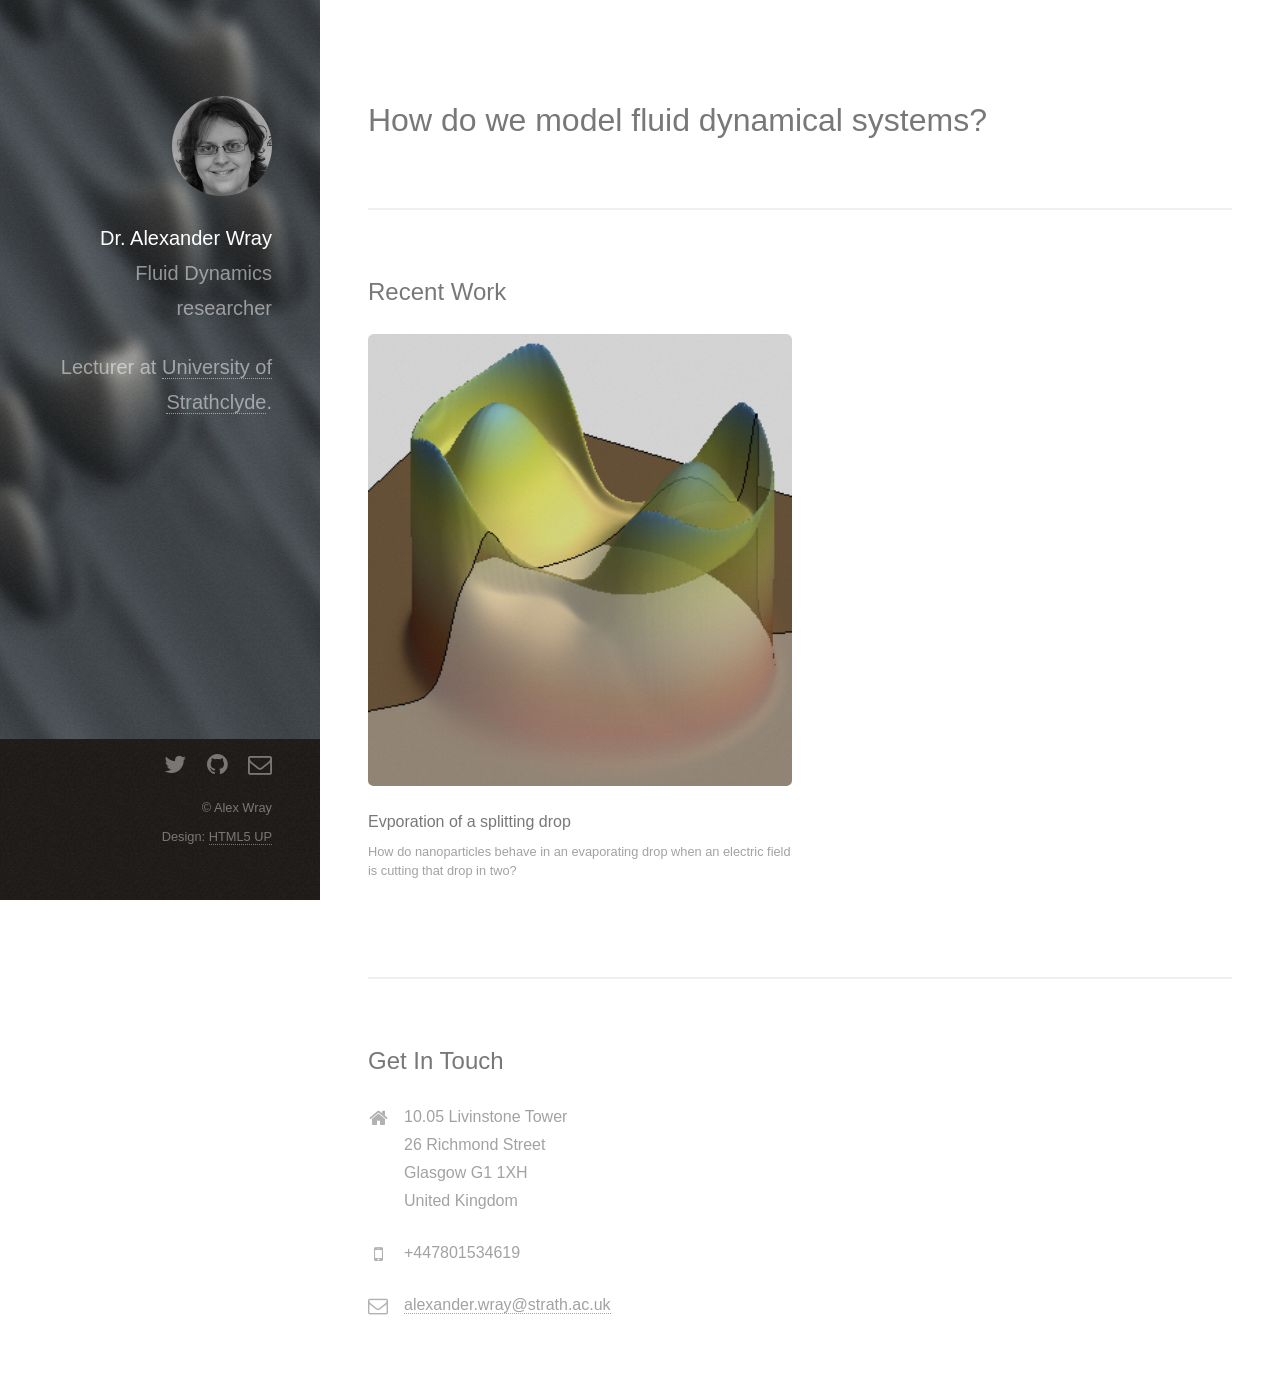
==== commit 298acb8e: "First Full Content" ====
--- a/index.html
+++ b/index.html
@@ -42,7 +42,7 @@
         <p><span class="glyphicon glyphicon-heart"></span> from the Yeoman team test</p>
       </div>
     </div>
-    --> <!-- Header --> <header id="header"> <div class="inner"> <a href="#" class="image avatar"><img src="images/avatar.jpg" alt=""></a> <h1><strong>Dr. Alexander Wray</strong></h1> <h1>Fluid Dynamics researcher</h1><p> <h1>Lecturer at <a href="https://www.strath.ac.uk/">University of Strathclyde</a>.</h1>  </div> </header> <!-- Main --> <div id="main" class="mainViewContainer" ui-view> </div> <!-- Footer --> <footer id="footer"> <div class="inner"> <ul class="icons"> <li><a href="#" class="icon fa-twitter"><span class="label">Twitter</span></a></li> <li><a href="https://github.com/wrayal/" class="icon fa-github"><span class="label">Github</span></a></li> <li><a href="mailto:alexander.wray@strath.ac.uk" class="icon fa-envelope-o"><span class="label">Email</span></a></li> </ul> <ul class="copyright"> <li>&copy; Alex Wray</li><li>Design: <a href="http://html5up.net">HTML5 UP</a></li> </ul> </div> </footer> <!-- Google Analytics: change UA-XXXXX-X to be your site's ID --> <script>!function(A,n,g,u,l,a,r){A.GoogleAnalyticsObject=l,A[l]=A[l]||function(){
+    --> <!-- Header --> <header id="header"> <div class="inner"> <a class="image avatar"><img src="images/avatar.jpg" alt=""></a> <h1><strong>Dr. Alexander Wray</strong></h1> <h1>Fluid Dynamics researcher</h1><p> <h1>Lecturer at <a href="https://www.strath.ac.uk/">University of Strathclyde</a>.</h1>  </div> </header> <!-- Main --> <div id="main" class="mainViewContainer" ui-view> </div> <!-- Footer --> <footer id="footer"> <div class="inner"> <ul class="icons"> <li><a href="https://twitter.com/alexwwray" class="icon fa-twitter"><span class="label">Twitter</span></a></li> <li><a href="https://github.com/wrayal/" class="icon fa-github"><span class="label">Github</span></a></li> <li><a href="mailto:alexander.wray@strath.ac.uk" class="icon fa-envelope-o"><span class="label">Email</span></a></li> </ul> <ul class="copyright"> <li>&copy; Alex Wray</li><li>Design: <a href="http://html5up.net">HTML5 UP</a></li> </ul> </div> </footer> <!-- Google Analytics: change UA-XXXXX-X to be your site's ID --> <script>!function(A,n,g,u,l,a,r){A.GoogleAnalyticsObject=l,A[l]=A[l]||function(){
        (A[l].q=A[l].q||[]).push(arguments)},A[l].l=+new Date,a=n.createElement(g),
        r=n.getElementsByTagName(g)[0],a.src=u,r.parentNode.insertBefore(a,r)
        }(window,document,'script','https://www.google-analytics.com/analytics.js','ga');
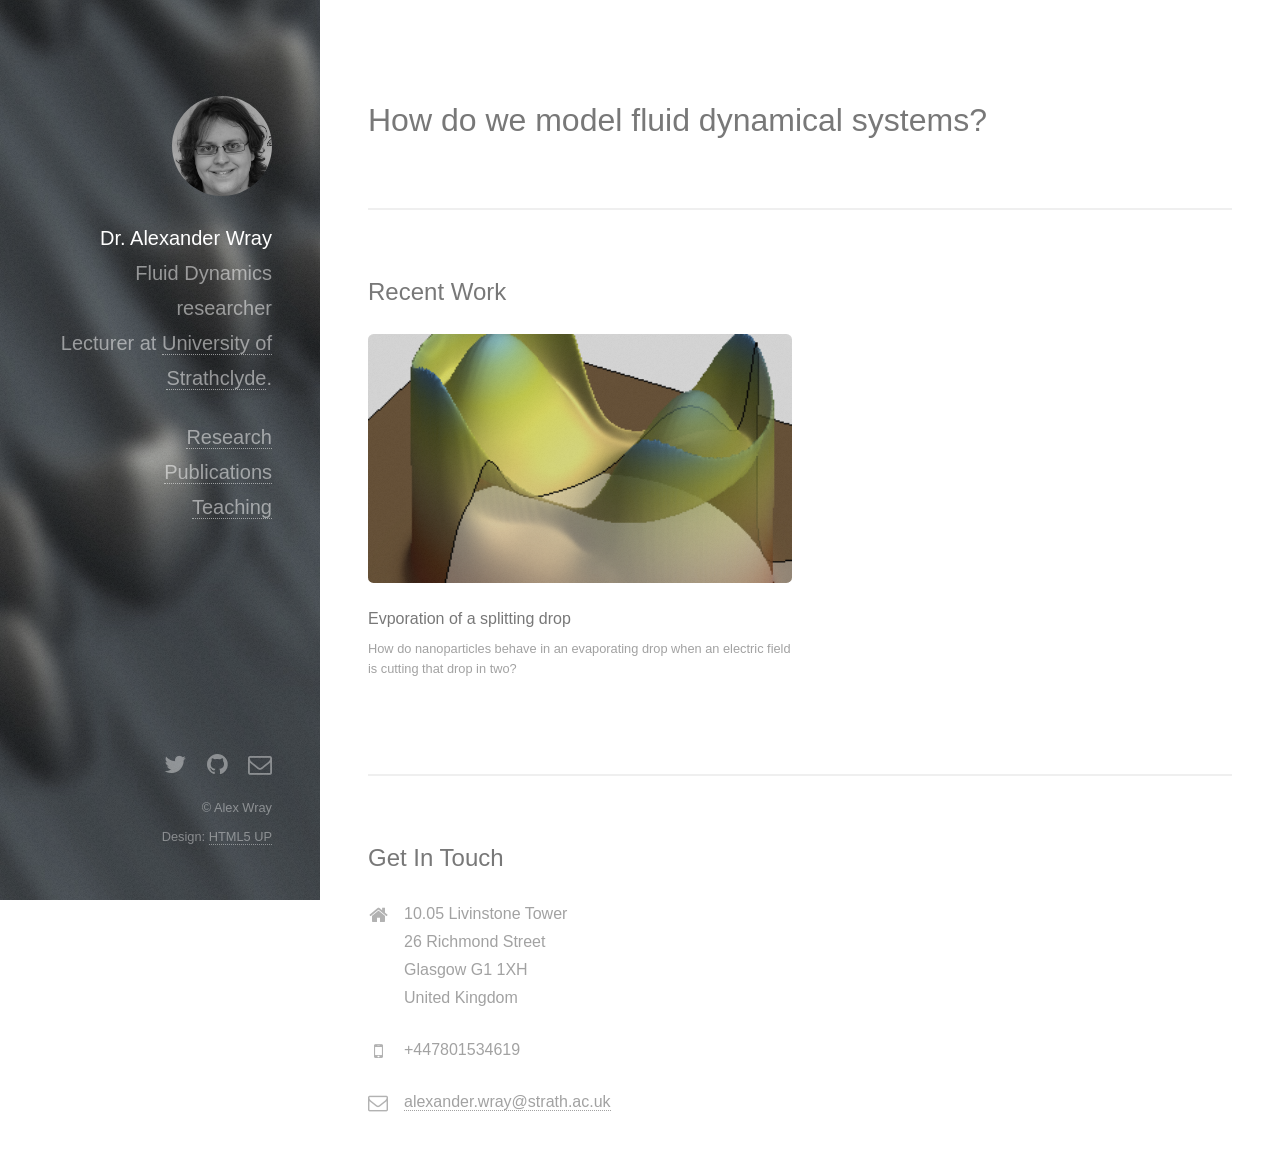
==== commit 4ba46ce4: "Content reupdate" ====
--- a/index.html
+++ b/index.html
@@ -1,4 +1,4 @@
-<!doctype html> <html> <head> <meta charset="utf-8"> <title></title> <meta name="description" content=""> <meta name="viewport" content="width=device-width"> <!-- Place favicon.ico and apple-touch-icon.png in the root directory --> <link rel="stylesheet" href="styles/vendor.css"> <link rel="stylesheet" href="styles/main.css"> <!--<link rel="stylesheet" href="https://use.fontawesome.com/releases/v5.5.0/css/all.css" integrity="sha384-B4dIYHKNBt8Bc12p+WXckhzcICo0wtJAoU8YZTY5qE0Id1GSseTk6S+L3BlXeVIU" crossorigin="anonymous">--> </head> <body ng-app="newAngularApp"> <!--[if lte IE 8]>
+<!doctype html> <html> <head> <meta charset="utf-8"> <title>Dr. Alexander Wray</title> <meta name="description" content=""> <meta name="viewport" content="width=device-width"> <!-- Place favicon.ico and apple-touch-icon.png in the root directory --> <link rel="stylesheet" href="styles/vendor.css"> <link rel="stylesheet" href="styles/main.css"> <!--<link rel="stylesheet" href="https://use.fontawesome.com/releases/v5.5.0/css/all.css" integrity="sha384-B4dIYHKNBt8Bc12p+WXckhzcICo0wtJAoU8YZTY5qE0Id1GSseTk6S+L3BlXeVIU" crossorigin="anonymous">--> </head> <body ng-app="newAngularApp" ng-controller="IndexCtrl as indexCtrl"> <!--[if lte IE 8]>
       <p class="browsehappy">You are using an <strong>outdated</strong> browser. Please <a href="http://browsehappy.com/">upgrade your browser</a> to improve your experience.</p>
     <![endif]--> <!-- Add your site or application content here --> <!--
     <div class="header">
@@ -42,7 +42,7 @@
         <p><span class="glyphicon glyphicon-heart"></span> from the Yeoman team test</p>
       </div>
     </div>
-    --> <!-- Header --> <header id="header"> <div class="inner"> <a class="image avatar"><img src="images/avatar.jpg" alt=""></a> <h1><strong>Dr. Alexander Wray</strong></h1> <h1>Fluid Dynamics researcher</h1><p> <h1>Lecturer at <a href="https://www.strath.ac.uk/">University of Strathclyde</a>.</h1>  </div> </header> <!-- Main --> <div id="main" class="mainViewContainer" ui-view> </div> <!-- Footer --> <footer id="footer"> <div class="inner"> <ul class="icons"> <li><a href="https://twitter.com/alexwwray" class="icon fa-twitter"><span class="label">Twitter</span></a></li> <li><a href="https://github.com/wrayal/" class="icon fa-github"><span class="label">Github</span></a></li> <li><a href="mailto:alexander.wray@strath.ac.uk" class="icon fa-envelope-o"><span class="label">Email</span></a></li> </ul> <ul class="copyright"> <li>&copy; Alex Wray</li><li>Design: <a href="http://html5up.net">HTML5 UP</a></li> </ul> </div> </footer> <!-- Google Analytics: change UA-XXXXX-X to be your site's ID --> <script>!function(A,n,g,u,l,a,r){A.GoogleAnalyticsObject=l,A[l]=A[l]||function(){
+    --> <!-- Header --> <header id="header"> <div class="inner"> <a class="image avatar" href="" ui-sref="home"><img src="images/avatar.jpg" alt=""></a> <h1><strong>Dr. Alexander Wray</strong></h1> <h1>Fluid Dynamics researcher</h1> <h1>Lecturer at <a href="https://www.strath.ac.uk/">University of Strathclyde</a>.</h1> <p> <h1 class="sideContainer"> <div class="sideLinks"> <a href="" ui-sref="research" ng-class="indexCtrl.name=='research'?'activeLink':''">Research</a> </div> <div class="sideLinks"> <a href="" ui-sref="publications" ng-class="indexCtrl.name=='publications'?'activeLink':''">Publications</a> </div> <div class="sideLinks"> <a href="" ui-sref="teaching" ng-class="indexCtrl.name=='teaching'?'activeLink':''">Teaching</a> </div> </h1> </div> </header> <!-- Main --> <div id="main" class="mainViewContainer" ui-view> </div> <!-- Footer --> <footer id="footer"> <div class="inner"> <ul class="icons"> <li><a href="https://twitter.com/alexwwray" class="icon fa-twitter"><span class="label">Twitter</span></a></li> <li><a href="https://github.com/wrayal/" class="icon fa-github"><span class="label">Github</span></a></li> <li><a href="mailto:alexander.wray@strath.ac.uk" class="icon fa-envelope-o"><span class="label">Email</span></a></li> </ul> <ul class="copyright"> <li>&copy; Alex Wray</li><li>Design: <a href="http://html5up.net">HTML5 UP</a></li> </ul> </div> </footer> <!-- Google Analytics: change UA-XXXXX-X to be your site's ID --> <script>!function(A,n,g,u,l,a,r){A.GoogleAnalyticsObject=l,A[l]=A[l]||function(){
        (A[l].q=A[l].q||[]).push(arguments)},A[l].l=+new Date,a=n.createElement(g),
        r=n.getElementsByTagName(g)[0],a.src=u,r.parentNode.insertBefore(a,r)
        }(window,document,'script','https://www.google-analytics.com/analytics.js','ga');
--- a/styles/main.css
+++ b/styles/main.css
@@ -1,4 +1,4 @@
-.fa-fw,.fa-li,.fa-stack-1x,.fa-stack-2x,.jumbotron{text-align:center}.row,.row>*,html{box-sizing:border-box}.browsehappy{margin:.2em 0;background:#ccc;color:#000;padding:.2em 0}body,select option{background:#fff}.footer,.header,.marketing{padding-left:15px;padding-right:15px}.header{border-bottom:1px solid #e5e5e5;margin-bottom:10px}.header h3{margin-top:0;margin-bottom:0;line-height:40px;padding-bottom:19px}.footer{padding-top:19px;color:#777;border-top:1px solid #e5e5e5}.container-narrow>hr{margin:30px 0}.jumbotron{border-bottom:1px solid #e5e5e5}.jumbotron .btn{font-size:21px;padding:14px 24px}.marketing{margin:40px 0}.fa.fa-pull-left,.fa.pull-left{margin-right:.3em}.marketing p+h4{margin-top:28px}@media screen and (min-width:768px){.container{max-width:730px}.footer,.header,.marketing{padding-left:0;padding-right:0}.header{margin-bottom:30px}.jumbotron{border-bottom:0}}/*!
+.header,.jumbotron{border-bottom:1px solid #e5e5e5}.fa,.fa-stack{display:inline-block}.browsehappy{margin:.2em 0;background:#ccc;color:#000;padding:.2em 0}.footer,.header,.marketing{padding-left:15px;padding-right:15px}.header{margin-bottom:10px}.header h3{margin-top:0;margin-bottom:0;line-height:40px;padding-bottom:19px}.footer{padding-top:19px;color:#777;border-top:1px solid #e5e5e5}.container-narrow>hr{margin:30px 0}.jumbotron{text-align:center}.jumbotron .btn{font-size:21px;padding:14px 24px}.marketing{margin:40px 0}.fa.fa-pull-left,.fa.pull-left{margin-right:.3em}.marketing p+h4{margin-top:28px}@media screen and (min-width:768px){.container{max-width:730px}.footer,.header,.marketing{padding-left:0;padding-right:0}.header{margin-bottom:30px}.jumbotron{border-bottom:0}}@media screen and (min-width:1000px){.sideLinks{display:inline-block;text-align:right;padding-left:20px}.sideContainer{width:100%;float:right}}@media screen and (max-width:1000px){.sideLinks{display:inline-block;padding:10px}.sideContainer{width:100%;float:center}}.activeLink{background-color:#a2a2a2;color:#828282!important}/*!
  *  Font Awesome 4.7.0 by @davegandy - http://fontawesome.io - @fontawesome
  *  License - http://fontawesome.io/license (Font: SIL OFL 1.1, CSS: MIT License)
- */@font-face{font-family:FontAwesome;src:url(../fonts/fontawesome-webfont.eot?v=4.7.0);src:url(../fonts/fontawesome-webfont.eot?#iefix&v=4.7.0) format('embedded-opentype'),url(../fonts/fontawesome-webfont.woff2?v=4.7.0) format('woff2'),url(../fonts/fontawesome-webfont.woff?v=4.7.0) format('woff'),url(../fonts/fontawesome-webfont.ttf?v=4.7.0) format('truetype'),url(../fonts/fontawesome-webfont.svg?v=4.7.0#fontawesomeregular) format('svg');font-weight:400;font-style:normal}.fa{display:inline-block;font:normal normal normal 14px/1 FontAwesome;font-size:inherit;text-rendering:auto;-webkit-font-smoothing:antialiased;-moz-osx-font-smoothing:grayscale}.fa-lg{font-size:1.33333333em;line-height:.75em;vertical-align:-15%}.fa-2x{font-size:2em}.fa-3x{font-size:3em}.fa-4x{font-size:4em}.fa-5x{font-size:5em}.fa-fw{width:1.28571429em}.fa-ul{padding-left:0;margin-left:2.14285714em;list-style-type:none}.fa.fa-pull-right,.fa.pull-right{margin-left:.3em}.fa-ul>li{position:relative}.fa-li{position:absolute;left:-2.14285714em;width:2.14285714em;top:.14285714em}.fa-li.fa-lg{left:-1.85714286em}.fa-border{padding:.2em .25em .15em;border:.08em solid #eee;border-radius:.1em}.fa-pull-left{float:left}.fa-pull-right,.pull-right{float:right}.pull-left{float:left}.fa-spin{animation:fa-spin 2s infinite linear}.fa-pulse{animation:fa-spin 1s infinite steps(8)}@keyframes fa-spin{0%{transform:rotate(0)}100%{transform:rotate(359deg)}}.fa-rotate-90{-ms-filter:"progid:DXImageTransform.Microsoft.BasicImage(rotation=1)";transform:rotate(90deg)}.fa-rotate-180{-ms-filter:"progid:DXImageTransform.Microsoft.BasicImage(rotation=2)";transform:rotate(180deg)}.fa-rotate-270{-ms-filter:"progid:DXImageTransform.Microsoft.BasicImage(rotation=3)";transform:rotate(270deg)}.fa-flip-horizontal{-ms-filter:"progid:DXImageTransform.Microsoft.BasicImage(rotation=0, mirror=1)";transform:scale(-1,1)}.fa-flip-vertical{-ms-filter:"progid:DXImageTransform.Microsoft.BasicImage(rotation=2, mirror=1)";transform:scale(1,-1)}:root .fa-flip-horizontal,:root .fa-flip-vertical,:root .fa-rotate-180,:root .fa-rotate-270,:root .fa-rotate-90{filter:none}.fa-stack{position:relative;display:inline-block;width:2em;height:2em;line-height:2em;vertical-align:middle}.fa-stack-1x,.fa-stack-2x{position:absolute;left:0;width:100%}.fa-stack-1x{line-height:inherit}.fa-stack-2x{font-size:2em}.fa-inverse{color:#fff}b,h1,h2,h3,h4,h5,h6,label,select option,strong,table th{color:#787878}.fa-glass:before{content:"\f000"}.fa-music:before{content:"\f001"}.fa-search:before{content:"\f002"}.fa-envelope-o:before{content:"\f003"}.fa-heart:before{content:"\f004"}.fa-star:before{content:"\f005"}.fa-star-o:before{content:"\f006"}.fa-user:before{content:"\f007"}.fa-film:before{content:"\f008"}.fa-th-large:before{content:"\f009"}.fa-th:before{content:"\f00a"}.fa-th-list:before{content:"\f00b"}.fa-check:before{content:"\f00c"}.fa-close:before,.fa-remove:before,.fa-times:before{content:"\f00d"}.fa-search-plus:before{content:"\f00e"}.fa-search-minus:before{content:"\f010"}.fa-power-off:before{content:"\f011"}.fa-signal:before{content:"\f012"}.fa-cog:before,.fa-gear:before{content:"\f013"}.fa-trash-o:before{content:"\f014"}.fa-home:before{content:"\f015"}.fa-file-o:before{content:"\f016"}.fa-clock-o:before{content:"\f017"}.fa-road:before{content:"\f018"}.fa-download:before{content:"\f019"}.fa-arrow-circle-o-down:before{content:"\f01a"}.fa-arrow-circle-o-up:before{content:"\f01b"}.fa-inbox:before{content:"\f01c"}.fa-play-circle-o:before{content:"\f01d"}.fa-repeat:before,.fa-rotate-right:before{content:"\f01e"}.fa-refresh:before{content:"\f021"}.fa-list-alt:before{content:"\f022"}.fa-lock:before{content:"\f023"}.fa-flag:before{content:"\f024"}.fa-headphones:before{content:"\f025"}.fa-volume-off:before{content:"\f026"}.fa-volume-down:before{content:"\f027"}.fa-volume-up:before{content:"\f028"}.fa-qrcode:before{content:"\f029"}.fa-barcode:before{content:"\f02a"}.fa-tag:before{content:"\f02b"}.fa-tags:before{content:"\f02c"}.fa-book:before{content:"\f02d"}.fa-bookmark:before{content:"\f02e"}.fa-print:before{content:"\f02f"}.fa-camera:before{content:"\f030"}.fa-font:before{content:"\f031"}.fa-bold:before{content:"\f032"}.fa-italic:before{content:"\f033"}.fa-text-height:before{content:"\f034"}.fa-text-width:before{content:"\f035"}.fa-align-left:before{content:"\f036"}.fa-align-center:before{content:"\f037"}.fa-align-right:before{content:"\f038"}.fa-align-justify:before{content:"\f039"}.fa-list:before{content:"\f03a"}.fa-dedent:before,.fa-outdent:before{content:"\f03b"}.fa-indent:before{content:"\f03c"}.fa-video-camera:before{content:"\f03d"}.fa-image:before,.fa-photo:before,.fa-picture-o:before{content:"\f03e"}.fa-pencil:before{content:"\f040"}.fa-map-marker:before{content:"\f041"}.fa-adjust:before{content:"\f042"}.fa-tint:before{content:"\f043"}.fa-edit:before,.fa-pencil-square-o:before{content:"\f044"}.fa-share-square-o:before{content:"\f045"}.fa-check-square-o:before{content:"\f046"}.fa-arrows:before{content:"\f047"}.fa-step-backward:before{content:"\f048"}.fa-fast-backward:before{content:"\f049"}.fa-backward:before{content:"\f04a"}.fa-play:before{content:"\f04b"}.fa-pause:before{content:"\f04c"}.fa-stop:before{content:"\f04d"}.fa-forward:before{content:"\f04e"}.fa-fast-forward:before{content:"\f050"}.fa-step-forward:before{content:"\f051"}.fa-eject:before{content:"\f052"}.fa-chevron-left:before{content:"\f053"}.fa-chevron-right:before{content:"\f054"}.fa-plus-circle:before{content:"\f055"}.fa-minus-circle:before{content:"\f056"}.fa-times-circle:before{content:"\f057"}.fa-check-circle:before{content:"\f058"}.fa-question-circle:before{content:"\f059"}.fa-info-circle:before{content:"\f05a"}.fa-crosshairs:before{content:"\f05b"}.fa-times-circle-o:before{content:"\f05c"}.fa-check-circle-o:before{content:"\f05d"}.fa-ban:before{content:"\f05e"}.fa-arrow-left:before{content:"\f060"}.fa-arrow-right:before{content:"\f061"}.fa-arrow-up:before{content:"\f062"}.fa-arrow-down:before{content:"\f063"}.fa-mail-forward:before,.fa-share:before{content:"\f064"}.fa-expand:before{content:"\f065"}.fa-compress:before{content:"\f066"}.fa-plus:before{content:"\f067"}.fa-minus:before{content:"\f068"}.fa-asterisk:before{content:"\f069"}.fa-exclamation-circle:before{content:"\f06a"}.fa-gift:before{content:"\f06b"}.fa-leaf:before{content:"\f06c"}.fa-fire:before{content:"\f06d"}.fa-eye:before{content:"\f06e"}.fa-eye-slash:before{content:"\f070"}.fa-exclamation-triangle:before,.fa-warning:before{content:"\f071"}.fa-plane:before{content:"\f072"}.fa-calendar:before{content:"\f073"}.fa-random:before{content:"\f074"}.fa-comment:before{content:"\f075"}.fa-magnet:before{content:"\f076"}.fa-chevron-up:before{content:"\f077"}.fa-chevron-down:before{content:"\f078"}.fa-retweet:before{content:"\f079"}.fa-shopping-cart:before{content:"\f07a"}.fa-folder:before{content:"\f07b"}.fa-folder-open:before{content:"\f07c"}.fa-arrows-v:before{content:"\f07d"}.fa-arrows-h:before{content:"\f07e"}.fa-bar-chart-o:before,.fa-bar-chart:before{content:"\f080"}.fa-twitter-square:before{content:"\f081"}.fa-facebook-square:before{content:"\f082"}.fa-camera-retro:before{content:"\f083"}.fa-key:before{content:"\f084"}.fa-cogs:before,.fa-gears:before{content:"\f085"}.fa-comments:before{content:"\f086"}.fa-thumbs-o-up:before{content:"\f087"}.fa-thumbs-o-down:before{content:"\f088"}.fa-star-half:before{content:"\f089"}.fa-heart-o:before{content:"\f08a"}.fa-sign-out:before{content:"\f08b"}.fa-linkedin-square:before{content:"\f08c"}.fa-thumb-tack:before{content:"\f08d"}.fa-external-link:before{content:"\f08e"}.fa-sign-in:before{content:"\f090"}.fa-trophy:before{content:"\f091"}.fa-github-square:before{content:"\f092"}.fa-upload:before{content:"\f093"}.fa-lemon-o:before{content:"\f094"}.fa-phone:before{content:"\f095"}.fa-square-o:before{content:"\f096"}.fa-bookmark-o:before{content:"\f097"}.fa-phone-square:before{content:"\f098"}.fa-twitter:before{content:"\f099"}.fa-facebook-f:before,.fa-facebook:before{content:"\f09a"}.fa-github:before{content:"\f09b"}.fa-unlock:before{content:"\f09c"}.fa-credit-card:before{content:"\f09d"}.fa-feed:before,.fa-rss:before{content:"\f09e"}.fa-hdd-o:before{content:"\f0a0"}.fa-bullhorn:before{content:"\f0a1"}.fa-bell:before{content:"\f0f3"}.fa-certificate:before{content:"\f0a3"}.fa-hand-o-right:before{content:"\f0a4"}.fa-hand-o-left:before{content:"\f0a5"}.fa-hand-o-up:before{content:"\f0a6"}.fa-hand-o-down:before{content:"\f0a7"}.fa-arrow-circle-left:before{content:"\f0a8"}.fa-arrow-circle-right:before{content:"\f0a9"}.fa-arrow-circle-up:before{content:"\f0aa"}.fa-arrow-circle-down:before{content:"\f0ab"}.fa-globe:before{content:"\f0ac"}.fa-wrench:before{content:"\f0ad"}.fa-tasks:before{content:"\f0ae"}.fa-filter:before{content:"\f0b0"}.fa-briefcase:before{content:"\f0b1"}.fa-arrows-alt:before{content:"\f0b2"}.fa-group:before,.fa-users:before{content:"\f0c0"}.fa-chain:before,.fa-link:before{content:"\f0c1"}.fa-cloud:before{content:"\f0c2"}.fa-flask:before{content:"\f0c3"}.fa-cut:before,.fa-scissors:before{content:"\f0c4"}.fa-copy:before,.fa-files-o:before{content:"\f0c5"}.fa-paperclip:before{content:"\f0c6"}.fa-floppy-o:before,.fa-save:before{content:"\f0c7"}.fa-square:before{content:"\f0c8"}.fa-bars:before,.fa-navicon:before,.fa-reorder:before{content:"\f0c9"}.fa-list-ul:before{content:"\f0ca"}.fa-list-ol:before{content:"\f0cb"}.fa-strikethrough:before{content:"\f0cc"}.fa-underline:before{content:"\f0cd"}.fa-table:before{content:"\f0ce"}.fa-magic:before{content:"\f0d0"}.fa-truck:before{content:"\f0d1"}.fa-pinterest:before{content:"\f0d2"}.fa-pinterest-square:before{content:"\f0d3"}.fa-google-plus-square:before{content:"\f0d4"}.fa-google-plus:before{content:"\f0d5"}.fa-money:before{content:"\f0d6"}.fa-caret-down:before{content:"\f0d7"}.fa-caret-up:before{content:"\f0d8"}.fa-caret-left:before{content:"\f0d9"}.fa-caret-right:before{content:"\f0da"}.fa-columns:before{content:"\f0db"}.fa-sort:before,.fa-unsorted:before{content:"\f0dc"}.fa-sort-desc:before,.fa-sort-down:before{content:"\f0dd"}.fa-sort-asc:before,.fa-sort-up:before{content:"\f0de"}.fa-envelope:before{content:"\f0e0"}.fa-linkedin:before{content:"\f0e1"}.fa-rotate-left:before,.fa-undo:before{content:"\f0e2"}.fa-gavel:before,.fa-legal:before{content:"\f0e3"}.fa-dashboard:before,.fa-tachometer:before{content:"\f0e4"}.fa-comment-o:before{content:"\f0e5"}.fa-comments-o:before{content:"\f0e6"}.fa-bolt:before,.fa-flash:before{content:"\f0e7"}.fa-sitemap:before{content:"\f0e8"}.fa-umbrella:before{content:"\f0e9"}.fa-clipboard:before,.fa-paste:before{content:"\f0ea"}.fa-lightbulb-o:before{content:"\f0eb"}.fa-exchange:before{content:"\f0ec"}.fa-cloud-download:before{content:"\f0ed"}.fa-cloud-upload:before{content:"\f0ee"}.fa-user-md:before{content:"\f0f0"}.fa-stethoscope:before{content:"\f0f1"}.fa-suitcase:before{content:"\f0f2"}.fa-bell-o:before{content:"\f0a2"}.fa-coffee:before{content:"\f0f4"}.fa-cutlery:before{content:"\f0f5"}.fa-file-text-o:before{content:"\f0f6"}.fa-building-o:before{content:"\f0f7"}.fa-hospital-o:before{content:"\f0f8"}.fa-ambulance:before{content:"\f0f9"}.fa-medkit:before{content:"\f0fa"}.fa-fighter-jet:before{content:"\f0fb"}.fa-beer:before{content:"\f0fc"}.fa-h-square:before{content:"\f0fd"}.fa-plus-square:before{content:"\f0fe"}.fa-angle-double-left:before{content:"\f100"}.fa-angle-double-right:before{content:"\f101"}.fa-angle-double-up:before{content:"\f102"}.fa-angle-double-down:before{content:"\f103"}.fa-angle-left:before{content:"\f104"}.fa-angle-right:before{content:"\f105"}.fa-angle-up:before{content:"\f106"}.fa-angle-down:before{content:"\f107"}.fa-desktop:before{content:"\f108"}.fa-laptop:before{content:"\f109"}.fa-tablet:before{content:"\f10a"}.fa-mobile-phone:before,.fa-mobile:before{content:"\f10b"}.fa-circle-o:before{content:"\f10c"}.fa-quote-left:before{content:"\f10d"}.fa-quote-right:before{content:"\f10e"}.fa-spinner:before{content:"\f110"}.fa-circle:before{content:"\f111"}.fa-mail-reply:before,.fa-reply:before{content:"\f112"}.fa-github-alt:before{content:"\f113"}.fa-folder-o:before{content:"\f114"}.fa-folder-open-o:before{content:"\f115"}.fa-smile-o:before{content:"\f118"}.fa-frown-o:before{content:"\f119"}.fa-meh-o:before{content:"\f11a"}.fa-gamepad:before{content:"\f11b"}.fa-keyboard-o:before{content:"\f11c"}.fa-flag-o:before{content:"\f11d"}.fa-flag-checkered:before{content:"\f11e"}.fa-terminal:before{content:"\f120"}.fa-code:before{content:"\f121"}.fa-mail-reply-all:before,.fa-reply-all:before{content:"\f122"}.fa-star-half-empty:before,.fa-star-half-full:before,.fa-star-half-o:before{content:"\f123"}.fa-location-arrow:before{content:"\f124"}.fa-crop:before{content:"\f125"}.fa-code-fork:before{content:"\f126"}.fa-chain-broken:before,.fa-unlink:before{content:"\f127"}.fa-question:before{content:"\f128"}.fa-info:before{content:"\f129"}.fa-exclamation:before{content:"\f12a"}.fa-superscript:before{content:"\f12b"}.fa-subscript:before{content:"\f12c"}.fa-eraser:before{content:"\f12d"}.fa-puzzle-piece:before{content:"\f12e"}.fa-microphone:before{content:"\f130"}.fa-microphone-slash:before{content:"\f131"}.fa-shield:before{content:"\f132"}.fa-calendar-o:before{content:"\f133"}.fa-fire-extinguisher:before{content:"\f134"}.fa-rocket:before{content:"\f135"}.fa-maxcdn:before{content:"\f136"}.fa-chevron-circle-left:before{content:"\f137"}.fa-chevron-circle-right:before{content:"\f138"}.fa-chevron-circle-up:before{content:"\f139"}.fa-chevron-circle-down:before{content:"\f13a"}.fa-html5:before{content:"\f13b"}.fa-css3:before{content:"\f13c"}.fa-anchor:before{content:"\f13d"}.fa-unlock-alt:before{content:"\f13e"}.fa-bullseye:before{content:"\f140"}.fa-ellipsis-h:before{content:"\f141"}.fa-ellipsis-v:before{content:"\f142"}.fa-rss-square:before{content:"\f143"}.fa-play-circle:before{content:"\f144"}.fa-ticket:before{content:"\f145"}.fa-minus-square:before{content:"\f146"}.fa-minus-square-o:before{content:"\f147"}.fa-level-up:before{content:"\f148"}.fa-level-down:before{content:"\f149"}.fa-check-square:before{content:"\f14a"}.fa-pencil-square:before{content:"\f14b"}.fa-external-link-square:before{content:"\f14c"}.fa-share-square:before{content:"\f14d"}.fa-compass:before{content:"\f14e"}.fa-caret-square-o-down:before,.fa-toggle-down:before{content:"\f150"}.fa-caret-square-o-up:before,.fa-toggle-up:before{content:"\f151"}.fa-caret-square-o-right:before,.fa-toggle-right:before{content:"\f152"}.fa-eur:before,.fa-euro:before{content:"\f153"}.fa-gbp:before{content:"\f154"}.fa-dollar:before,.fa-usd:before{content:"\f155"}.fa-inr:before,.fa-rupee:before{content:"\f156"}.fa-cny:before,.fa-jpy:before,.fa-rmb:before,.fa-yen:before{content:"\f157"}.fa-rouble:before,.fa-rub:before,.fa-ruble:before{content:"\f158"}.fa-krw:before,.fa-won:before{content:"\f159"}.fa-bitcoin:before,.fa-btc:before{content:"\f15a"}.fa-file:before{content:"\f15b"}.fa-file-text:before{content:"\f15c"}.fa-sort-alpha-asc:before{content:"\f15d"}.fa-sort-alpha-desc:before{content:"\f15e"}.fa-sort-amount-asc:before{content:"\f160"}.fa-sort-amount-desc:before{content:"\f161"}.fa-sort-numeric-asc:before{content:"\f162"}.fa-sort-numeric-desc:before{content:"\f163"}.fa-thumbs-up:before{content:"\f164"}.fa-thumbs-down:before{content:"\f165"}.fa-youtube-square:before{content:"\f166"}.fa-youtube:before{content:"\f167"}.fa-xing:before{content:"\f168"}.fa-xing-square:before{content:"\f169"}.fa-youtube-play:before{content:"\f16a"}.fa-dropbox:before{content:"\f16b"}.fa-stack-overflow:before{content:"\f16c"}.fa-instagram:before{content:"\f16d"}.fa-flickr:before{content:"\f16e"}.fa-adn:before{content:"\f170"}.fa-bitbucket:before{content:"\f171"}.fa-bitbucket-square:before{content:"\f172"}.fa-tumblr:before{content:"\f173"}.fa-tumblr-square:before{content:"\f174"}.fa-long-arrow-down:before{content:"\f175"}.fa-long-arrow-up:before{content:"\f176"}.fa-long-arrow-left:before{content:"\f177"}.fa-long-arrow-right:before{content:"\f178"}.fa-apple:before{content:"\f179"}.fa-windows:before{content:"\f17a"}.fa-android:before{content:"\f17b"}.fa-linux:before{content:"\f17c"}.fa-dribbble:before{content:"\f17d"}.fa-skype:before{content:"\f17e"}.fa-foursquare:before{content:"\f180"}.fa-trello:before{content:"\f181"}.fa-female:before{content:"\f182"}.fa-male:before{content:"\f183"}.fa-gittip:before,.fa-gratipay:before{content:"\f184"}.fa-sun-o:before{content:"\f185"}.fa-moon-o:before{content:"\f186"}.fa-archive:before{content:"\f187"}.fa-bug:before{content:"\f188"}.fa-vk:before{content:"\f189"}.fa-weibo:before{content:"\f18a"}.fa-renren:before{content:"\f18b"}.fa-pagelines:before{content:"\f18c"}.fa-stack-exchange:before{content:"\f18d"}.fa-arrow-circle-o-right:before{content:"\f18e"}.fa-arrow-circle-o-left:before{content:"\f190"}.fa-caret-square-o-left:before,.fa-toggle-left:before{content:"\f191"}.fa-dot-circle-o:before{content:"\f192"}.fa-wheelchair:before{content:"\f193"}.fa-vimeo-square:before{content:"\f194"}.fa-try:before,.fa-turkish-lira:before{content:"\f195"}.fa-plus-square-o:before{content:"\f196"}.fa-space-shuttle:before{content:"\f197"}.fa-slack:before{content:"\f198"}.fa-envelope-square:before{content:"\f199"}.fa-wordpress:before{content:"\f19a"}.fa-openid:before{content:"\f19b"}.fa-bank:before,.fa-institution:before,.fa-university:before{content:"\f19c"}.fa-graduation-cap:before,.fa-mortar-board:before{content:"\f19d"}.fa-yahoo:before{content:"\f19e"}.fa-google:before{content:"\f1a0"}.fa-reddit:before{content:"\f1a1"}.fa-reddit-square:before{content:"\f1a2"}.fa-stumbleupon-circle:before{content:"\f1a3"}.fa-stumbleupon:before{content:"\f1a4"}.fa-delicious:before{content:"\f1a5"}.fa-digg:before{content:"\f1a6"}.fa-pied-piper-pp:before{content:"\f1a7"}.fa-pied-piper-alt:before{content:"\f1a8"}.fa-drupal:before{content:"\f1a9"}.fa-joomla:before{content:"\f1aa"}.fa-language:before{content:"\f1ab"}.fa-fax:before{content:"\f1ac"}.fa-building:before{content:"\f1ad"}.fa-child:before{content:"\f1ae"}.fa-paw:before{content:"\f1b0"}.fa-spoon:before{content:"\f1b1"}.fa-cube:before{content:"\f1b2"}.fa-cubes:before{content:"\f1b3"}.fa-behance:before{content:"\f1b4"}.fa-behance-square:before{content:"\f1b5"}.fa-steam:before{content:"\f1b6"}.fa-steam-square:before{content:"\f1b7"}.fa-recycle:before{content:"\f1b8"}.fa-automobile:before,.fa-car:before{content:"\f1b9"}.fa-cab:before,.fa-taxi:before{content:"\f1ba"}.fa-tree:before{content:"\f1bb"}.fa-spotify:before{content:"\f1bc"}.fa-deviantart:before{content:"\f1bd"}.fa-soundcloud:before{content:"\f1be"}.fa-database:before{content:"\f1c0"}.fa-file-pdf-o:before{content:"\f1c1"}.fa-file-word-o:before{content:"\f1c2"}.fa-file-excel-o:before{content:"\f1c3"}.fa-file-powerpoint-o:before{content:"\f1c4"}.fa-file-image-o:before,.fa-file-photo-o:before,.fa-file-picture-o:before{content:"\f1c5"}.fa-file-archive-o:before,.fa-file-zip-o:before{content:"\f1c6"}.fa-file-audio-o:before,.fa-file-sound-o:before{content:"\f1c7"}.fa-file-movie-o:before,.fa-file-video-o:before{content:"\f1c8"}.fa-file-code-o:before{content:"\f1c9"}.fa-vine:before{content:"\f1ca"}.fa-codepen:before{content:"\f1cb"}.fa-jsfiddle:before{content:"\f1cc"}.fa-life-bouy:before,.fa-life-buoy:before,.fa-life-ring:before,.fa-life-saver:before,.fa-support:before{content:"\f1cd"}.fa-circle-o-notch:before{content:"\f1ce"}.fa-ra:before,.fa-rebel:before,.fa-resistance:before{content:"\f1d0"}.fa-empire:before,.fa-ge:before{content:"\f1d1"}.fa-git-square:before{content:"\f1d2"}.fa-git:before{content:"\f1d3"}.fa-hacker-news:before,.fa-y-combinator-square:before,.fa-yc-square:before{content:"\f1d4"}.fa-tencent-weibo:before{content:"\f1d5"}.fa-qq:before{content:"\f1d6"}.fa-wechat:before,.fa-weixin:before{content:"\f1d7"}.fa-paper-plane:before,.fa-send:before{content:"\f1d8"}.fa-paper-plane-o:before,.fa-send-o:before{content:"\f1d9"}.fa-history:before{content:"\f1da"}.fa-circle-thin:before{content:"\f1db"}.fa-header:before{content:"\f1dc"}.fa-paragraph:before{content:"\f1dd"}.fa-sliders:before{content:"\f1de"}.fa-share-alt:before{content:"\f1e0"}.fa-share-alt-square:before{content:"\f1e1"}.fa-bomb:before{content:"\f1e2"}.fa-futbol-o:before,.fa-soccer-ball-o:before{content:"\f1e3"}.fa-tty:before{content:"\f1e4"}.fa-binoculars:before{content:"\f1e5"}.fa-plug:before{content:"\f1e6"}.fa-slideshare:before{content:"\f1e7"}.fa-twitch:before{content:"\f1e8"}.fa-yelp:before{content:"\f1e9"}.fa-newspaper-o:before{content:"\f1ea"}.fa-wifi:before{content:"\f1eb"}.fa-calculator:before{content:"\f1ec"}.fa-paypal:before{content:"\f1ed"}.fa-google-wallet:before{content:"\f1ee"}.fa-cc-visa:before{content:"\f1f0"}.fa-cc-mastercard:before{content:"\f1f1"}.fa-cc-discover:before{content:"\f1f2"}.fa-cc-amex:before{content:"\f1f3"}.fa-cc-paypal:before{content:"\f1f4"}.fa-cc-stripe:before{content:"\f1f5"}.fa-bell-slash:before{content:"\f1f6"}.fa-bell-slash-o:before{content:"\f1f7"}.fa-trash:before{content:"\f1f8"}.fa-copyright:before{content:"\f1f9"}.fa-at:before{content:"\f1fa"}.fa-eyedropper:before{content:"\f1fb"}.fa-paint-brush:before{content:"\f1fc"}.fa-birthday-cake:before{content:"\f1fd"}.fa-area-chart:before{content:"\f1fe"}.fa-pie-chart:before{content:"\f200"}.fa-line-chart:before{content:"\f201"}.fa-lastfm:before{content:"\f202"}.fa-lastfm-square:before{content:"\f203"}.fa-toggle-off:before{content:"\f204"}.fa-toggle-on:before{content:"\f205"}.fa-bicycle:before{content:"\f206"}.fa-bus:before{content:"\f207"}.fa-ioxhost:before{content:"\f208"}.fa-angellist:before{content:"\f209"}.fa-cc:before{content:"\f20a"}.fa-ils:before,.fa-shekel:before,.fa-sheqel:before{content:"\f20b"}.fa-meanpath:before{content:"\f20c"}.fa-buysellads:before{content:"\f20d"}.fa-connectdevelop:before{content:"\f20e"}.fa-dashcube:before{content:"\f210"}.fa-forumbee:before{content:"\f211"}.fa-leanpub:before{content:"\f212"}.fa-sellsy:before{content:"\f213"}.fa-shirtsinbulk:before{content:"\f214"}.fa-simplybuilt:before{content:"\f215"}.fa-skyatlas:before{content:"\f216"}.fa-cart-plus:before{content:"\f217"}.fa-cart-arrow-down:before{content:"\f218"}.fa-diamond:before{content:"\f219"}.fa-ship:before{content:"\f21a"}.fa-user-secret:before{content:"\f21b"}.fa-motorcycle:before{content:"\f21c"}.fa-street-view:before{content:"\f21d"}.fa-heartbeat:before{content:"\f21e"}.fa-venus:before{content:"\f221"}.fa-mars:before{content:"\f222"}.fa-mercury:before{content:"\f223"}.fa-intersex:before,.fa-transgender:before{content:"\f224"}.fa-transgender-alt:before{content:"\f225"}.fa-venus-double:before{content:"\f226"}.fa-mars-double:before{content:"\f227"}.fa-venus-mars:before{content:"\f228"}.fa-mars-stroke:before{content:"\f229"}.fa-mars-stroke-v:before{content:"\f22a"}.fa-mars-stroke-h:before{content:"\f22b"}.fa-neuter:before{content:"\f22c"}.fa-genderless:before{content:"\f22d"}.fa-facebook-official:before{content:"\f230"}.fa-pinterest-p:before{content:"\f231"}.fa-whatsapp:before{content:"\f232"}.fa-server:before{content:"\f233"}.fa-user-plus:before{content:"\f234"}.fa-user-times:before{content:"\f235"}.fa-bed:before,.fa-hotel:before{content:"\f236"}.fa-viacoin:before{content:"\f237"}.fa-train:before{content:"\f238"}.fa-subway:before{content:"\f239"}.fa-medium:before{content:"\f23a"}.fa-y-combinator:before,.fa-yc:before{content:"\f23b"}.fa-optin-monster:before{content:"\f23c"}.fa-opencart:before{content:"\f23d"}.fa-expeditedssl:before{content:"\f23e"}.fa-battery-4:before,.fa-battery-full:before,.fa-battery:before{content:"\f240"}.fa-battery-3:before,.fa-battery-three-quarters:before{content:"\f241"}.fa-battery-2:before,.fa-battery-half:before{content:"\f242"}.fa-battery-1:before,.fa-battery-quarter:before{content:"\f243"}.fa-battery-0:before,.fa-battery-empty:before{content:"\f244"}.fa-mouse-pointer:before{content:"\f245"}.fa-i-cursor:before{content:"\f246"}.fa-object-group:before{content:"\f247"}.fa-object-ungroup:before{content:"\f248"}.fa-sticky-note:before{content:"\f249"}.fa-sticky-note-o:before{content:"\f24a"}.fa-cc-jcb:before{content:"\f24b"}.fa-cc-diners-club:before{content:"\f24c"}.fa-clone:before{content:"\f24d"}.fa-balance-scale:before{content:"\f24e"}.fa-hourglass-o:before{content:"\f250"}.fa-hourglass-1:before,.fa-hourglass-start:before{content:"\f251"}.fa-hourglass-2:before,.fa-hourglass-half:before{content:"\f252"}.fa-hourglass-3:before,.fa-hourglass-end:before{content:"\f253"}.fa-hourglass:before{content:"\f254"}.fa-hand-grab-o:before,.fa-hand-rock-o:before{content:"\f255"}.fa-hand-paper-o:before,.fa-hand-stop-o:before{content:"\f256"}.fa-hand-scissors-o:before{content:"\f257"}.fa-hand-lizard-o:before{content:"\f258"}.fa-hand-spock-o:before{content:"\f259"}.fa-hand-pointer-o:before{content:"\f25a"}.fa-hand-peace-o:before{content:"\f25b"}.fa-trademark:before{content:"\f25c"}.fa-registered:before{content:"\f25d"}.fa-creative-commons:before{content:"\f25e"}.fa-gg:before{content:"\f260"}.fa-gg-circle:before{content:"\f261"}.fa-tripadvisor:before{content:"\f262"}.fa-odnoklassniki:before{content:"\f263"}.fa-odnoklassniki-square:before{content:"\f264"}.fa-get-pocket:before{content:"\f265"}.fa-wikipedia-w:before{content:"\f266"}.fa-safari:before{content:"\f267"}.fa-chrome:before{content:"\f268"}.fa-firefox:before{content:"\f269"}.fa-opera:before{content:"\f26a"}.fa-internet-explorer:before{content:"\f26b"}.fa-television:before,.fa-tv:before{content:"\f26c"}.fa-contao:before{content:"\f26d"}.fa-500px:before{content:"\f26e"}.fa-amazon:before{content:"\f270"}.fa-calendar-plus-o:before{content:"\f271"}.fa-calendar-minus-o:before{content:"\f272"}.fa-calendar-times-o:before{content:"\f273"}.fa-calendar-check-o:before{content:"\f274"}.fa-industry:before{content:"\f275"}.fa-map-pin:before{content:"\f276"}.fa-map-signs:before{content:"\f277"}.fa-map-o:before{content:"\f278"}.fa-map:before{content:"\f279"}.fa-commenting:before{content:"\f27a"}.fa-commenting-o:before{content:"\f27b"}.fa-houzz:before{content:"\f27c"}.fa-vimeo:before{content:"\f27d"}.fa-black-tie:before{content:"\f27e"}.fa-fonticons:before{content:"\f280"}.fa-reddit-alien:before{content:"\f281"}.fa-edge:before{content:"\f282"}.fa-credit-card-alt:before{content:"\f283"}.fa-codiepie:before{content:"\f284"}.fa-modx:before{content:"\f285"}.fa-fort-awesome:before{content:"\f286"}.fa-usb:before{content:"\f287"}.fa-product-hunt:before{content:"\f288"}.fa-mixcloud:before{content:"\f289"}.fa-scribd:before{content:"\f28a"}.fa-pause-circle:before{content:"\f28b"}.fa-pause-circle-o:before{content:"\f28c"}.fa-stop-circle:before{content:"\f28d"}.fa-stop-circle-o:before{content:"\f28e"}.fa-shopping-bag:before{content:"\f290"}.fa-shopping-basket:before{content:"\f291"}.fa-hashtag:before{content:"\f292"}.fa-bluetooth:before{content:"\f293"}.fa-bluetooth-b:before{content:"\f294"}.fa-percent:before{content:"\f295"}.fa-gitlab:before{content:"\f296"}.fa-wpbeginner:before{content:"\f297"}.fa-wpforms:before{content:"\f298"}.fa-envira:before{content:"\f299"}.fa-universal-access:before{content:"\f29a"}.fa-wheelchair-alt:before{content:"\f29b"}.fa-question-circle-o:before{content:"\f29c"}.fa-blind:before{content:"\f29d"}.fa-audio-description:before{content:"\f29e"}.fa-volume-control-phone:before{content:"\f2a0"}.fa-braille:before{content:"\f2a1"}.fa-assistive-listening-systems:before{content:"\f2a2"}.fa-american-sign-language-interpreting:before,.fa-asl-interpreting:before{content:"\f2a3"}.fa-deaf:before,.fa-deafness:before,.fa-hard-of-hearing:before{content:"\f2a4"}.fa-glide:before{content:"\f2a5"}.fa-glide-g:before{content:"\f2a6"}.fa-sign-language:before,.fa-signing:before{content:"\f2a7"}.fa-low-vision:before{content:"\f2a8"}.fa-viadeo:before{content:"\f2a9"}.fa-viadeo-square:before{content:"\f2aa"}.fa-snapchat:before{content:"\f2ab"}.fa-snapchat-ghost:before{content:"\f2ac"}.fa-snapchat-square:before{content:"\f2ad"}.fa-pied-piper:before{content:"\f2ae"}.fa-first-order:before{content:"\f2b0"}.fa-yoast:before{content:"\f2b1"}.fa-themeisle:before{content:"\f2b2"}.fa-google-plus-circle:before,.fa-google-plus-official:before{content:"\f2b3"}.fa-fa:before,.fa-font-awesome:before{content:"\f2b4"}.fa-handshake-o:before{content:"\f2b5"}.fa-envelope-open:before{content:"\f2b6"}.fa-envelope-open-o:before{content:"\f2b7"}.fa-linode:before{content:"\f2b8"}.fa-address-book:before{content:"\f2b9"}.fa-address-book-o:before{content:"\f2ba"}.fa-address-card:before,.fa-vcard:before{content:"\f2bb"}.fa-address-card-o:before,.fa-vcard-o:before{content:"\f2bc"}.fa-user-circle:before{content:"\f2bd"}.fa-user-circle-o:before{content:"\f2be"}.fa-user-o:before{content:"\f2c0"}.fa-id-badge:before{content:"\f2c1"}.fa-drivers-license:before,.fa-id-card:before{content:"\f2c2"}.fa-drivers-license-o:before,.fa-id-card-o:before{content:"\f2c3"}.fa-quora:before{content:"\f2c4"}.fa-free-code-camp:before{content:"\f2c5"}.fa-telegram:before{content:"\f2c6"}.fa-thermometer-4:before,.fa-thermometer-full:before,.fa-thermometer:before{content:"\f2c7"}.fa-thermometer-3:before,.fa-thermometer-three-quarters:before{content:"\f2c8"}.fa-thermometer-2:before,.fa-thermometer-half:before{content:"\f2c9"}.fa-thermometer-1:before,.fa-thermometer-quarter:before{content:"\f2ca"}.fa-thermometer-0:before,.fa-thermometer-empty:before{content:"\f2cb"}.fa-shower:before{content:"\f2cc"}.fa-bath:before,.fa-bathtub:before,.fa-s15:before{content:"\f2cd"}.fa-podcast:before{content:"\f2ce"}.fa-window-maximize:before{content:"\f2d0"}.fa-window-minimize:before{content:"\f2d1"}.fa-window-restore:before{content:"\f2d2"}.fa-times-rectangle:before,.fa-window-close:before{content:"\f2d3"}.fa-times-rectangle-o:before,.fa-window-close-o:before{content:"\f2d4"}.fa-bandcamp:before{content:"\f2d5"}.fa-grav:before{content:"\f2d6"}.fa-etsy:before{content:"\f2d7"}.fa-imdb:before{content:"\f2d8"}.fa-ravelry:before{content:"\f2d9"}.fa-eercast:before{content:"\f2da"}.fa-microchip:before{content:"\f2db"}.fa-snowflake-o:before{content:"\f2dc"}.fa-superpowers:before{content:"\f2dd"}.fa-wpexplorer:before{content:"\f2de"}.fa-meetup:before{content:"\f2e0"}.sr-only{position:absolute;width:1px;height:1px;padding:0;margin:-1px;overflow:hidden;clip:rect(0,0,0,0);border:0}.sr-only-focusable:active,.sr-only-focusable:focus{position:static;width:auto;height:auto;margin:0;overflow:visible;clip:auto}.table-wrapper,pre{-webkit-overflow-scrolling:touch}a,abbr,acronym,address,applet,article,aside,audio,b,big,blockquote,body,canvas,caption,center,cite,code,dd,del,details,dfn,div,dl,dt,em,embed,fieldset,figcaption,figure,footer,form,h1,h2,h3,h4,h5,h6,header,hgroup,html,i,iframe,img,ins,kbd,label,legend,li,mark,menu,nav,object,ol,output,p,pre,q,ruby,s,samp,section,small,span,strike,strong,sub,summary,sup,table,tbody,td,tfoot,th,thead,time,tr,tt,u,ul,var,video{margin:0;padding:0;border:0;font:inherit;vertical-align:baseline}blockquote,em,i{font-style:italic}article,aside,details,figcaption,figure,footer,header,hgroup,menu,nav,section{display:block}blockquote,q{quotes:none}blockquote:after,blockquote:before,q:after,q:before{content:'';content:none}body{-webkit-text-size-adjust:none}mark{background-color:transparent;color:inherit}input::-moz-focus-inner{border:0;padding:0}input,select,textarea{-moz-appearance:none;-webkit-appearance:none;-ms-appearance:none;appearance:none}*,:after,:before{box-sizing:inherit}body.is-preload *,body.is-preload :after,body.is-preload :before{animation:none!important;transition:none!important}body,input,select,textarea{color:#a2a2a2;font-family:"Source Sans Pro",Helvetica,sans-serif;font-size:16pt;font-weight:400;line-height:1.75em}code,pre{font-family:"Courier New",monospace}a{transition:color .2s ease-in-out,border-color .2s ease-in-out;border-bottom:dotted 1px;color:#49bf9d;text-decoration:none}a:hover{border-bottom-color:transparent;color:#49bf9d!important;text-decoration:none}b,strong{font-weight:400}p{margin:0 0 2em}h1,h2,h3,h4,h5,h6{font-weight:400;margin:0 0 1em}h1 a,h2 a,h3 a,h4 a,h5 a,h6 a{color:inherit;text-decoration:none}h1{font-size:2em;line-height:1.5em}h2{font-size:1.5em;line-height:1.5em}h3,header h2+p{font-size:1.25em;line-height:1.5em}h4{font-size:1.1em;line-height:1.5em}code,h5,pre{font-size:.9em}h5{line-height:1.5em}h6{font-size:.7em;line-height:1.5em}.image.thumb:after,sub,sup{font-size:.8em}sub{position:relative;top:.5em}sup{position:relative;top:-.5em}hr{border:0;border-bottom:solid 2px #efefef;margin:2em 0}hr.major{margin:3em 0}blockquote,pre{margin:0 0 2em}blockquote{border-left:solid 6px #efefef;padding:.5em 0 .5em 1.5em}code{background:#f7f7f7;border-radius:.35em;border:2px solid #efefef;margin:0 .25em;padding:.25em .65em}.icon:before,.poptrox-popup .closer:before,.poptrox-popup .loader:before,.poptrox-popup .nav-next:before,.poptrox-popup .nav-previous:before,input[type=checkbox]+label:before,input[type=radio]+label:before{font-family:FontAwesome;font-style:normal;text-transform:none!important}pre code{display:block;line-height:1.75em;padding:1em 1.5em;overflow-x:auto}.align-left{text-align:left}.align-center{text-align:center}.align-right{text-align:right}.container{margin:0 auto;max-width:calc(100% - 4em);width:100%}.row.gtr-0,.row.gtr-0.gtr-uniform,.row.gtr-25{margin-top:0}.container.xsmall{width:25%}.container.small{width:50%}.container.medium{width:75%}.container.large{width:125%}.container.xlarge{width:150%}.container.max{width:100%}@media screen and (max-width:980px){.container{width:100%!important;max-width:100%!important}}.row{display:flex;flex-wrap:wrap;align-items:stretch}.row.gtr-uniform>*>:last-child{margin-bottom:0}.row.aln-left{justify-content:flex-start}.row.aln-center{justify-content:center}.row.aln-right{justify-content:flex-end}.row.aln-top{align-items:flex-start}.row.aln-middle{align-items:center}.row.aln-bottom{align-items:flex-end}.row>.imp{order:-1}.row>.col-1{width:8.3333333333%}.row>.off-1{margin-left:8.3333333333%}.row>.col-2{width:16.6666666667%}.row>.off-2{margin-left:16.6666666667%}.row>.col-3{width:25%}.row>.off-3{margin-left:25%}.row>.col-4{width:33.3333333333%}.row>.off-4{margin-left:33.3333333333%}.row>.col-5{width:41.6666666667%}.row>.off-5{margin-left:41.6666666667%}.row>.col-6{width:50%}.row>.off-6{margin-left:50%}.row>.col-7{width:58.3333333333%}.row>.off-7{margin-left:58.3333333333%}.row>.col-8{width:66.6666666667%}.row>.off-8{margin-left:66.6666666667%}.row>.col-9{width:75%}.row>.off-9{margin-left:75%}.row>.col-10{width:83.3333333333%}.row>.off-10{margin-left:83.3333333333%}.row>.col-11{width:91.6666666667%}.row>.off-11{margin-left:91.6666666667%}.row>.col-12{width:100%}.row>.off-12{margin-left:100%}.row.gtr-0{margin-left:0}.row.gtr-0>*{padding:0}.row.gtr-0.gtr-uniform>*{padding-top:0}.row.gtr-25{margin-left:-.625em}.row.gtr-25>*{padding:0 0 0 .625em}.row.gtr-25.gtr-uniform{margin-top:-.625em}.row.gtr-25.gtr-uniform>*{padding-top:.625em}.row.gtr-50{margin-top:0;margin-left:-1.25em}.row.gtr-50>*{padding:0 0 0 1.25em}.row.gtr-50.gtr-uniform{margin-top:-1.25em}.row.gtr-50.gtr-uniform>*{padding-top:1.25em}.row{margin-top:0;margin-left:-2.5em}.row>*{padding:0 0 0 2.5em}.row.gtr-uniform{margin-top:-2.5em}.row.gtr-uniform>*{padding-top:2.5em}.row.gtr-150{margin-top:0;margin-left:-3.75em}.row.gtr-150>*{padding:0 0 0 3.75em}.row.gtr-150.gtr-uniform{margin-top:-3.75em}.row.gtr-150.gtr-uniform>*{padding-top:3.75em}.row.gtr-200{margin-top:0;margin-left:-5em}.row.gtr-200>*{padding:0 0 0 5em}.row.gtr-200.gtr-uniform{margin-top:-5em}.row.gtr-200.gtr-uniform>*{padding-top:5em}@media screen and (max-width:1800px){.row.gtr-0,.row.gtr-0.gtr-uniform,.row.gtr-25{margin-top:0}.row,.row>*{box-sizing:border-box}.row{display:flex;flex-wrap:wrap;align-items:stretch}.row.gtr-uniform>*>:last-child{margin-bottom:0}.row.aln-left{justify-content:flex-start}.row.aln-center{justify-content:center}.row.aln-right{justify-content:flex-end}.row.aln-top{align-items:flex-start}.row.aln-middle{align-items:center}.row.aln-bottom{align-items:flex-end}.row>.imp-xlarge{order:-1}.row>.col-1-xlarge{width:8.3333333333%}.row>.off-1-xlarge{margin-left:8.3333333333%}.row>.col-2-xlarge{width:16.6666666667%}.row>.off-2-xlarge{margin-left:16.6666666667%}.row>.col-3-xlarge{width:25%}.row>.off-3-xlarge{margin-left:25%}.row>.col-4-xlarge{width:33.3333333333%}.row>.off-4-xlarge{margin-left:33.3333333333%}.row>.col-5-xlarge{width:41.6666666667%}.row>.off-5-xlarge{margin-left:41.6666666667%}.row>.col-6-xlarge{width:50%}.row>.off-6-xlarge{margin-left:50%}.row>.col-7-xlarge{width:58.3333333333%}.row>.off-7-xlarge{margin-left:58.3333333333%}.row>.col-8-xlarge{width:66.6666666667%}.row>.off-8-xlarge{margin-left:66.6666666667%}.row>.col-9-xlarge{width:75%}.row>.off-9-xlarge{margin-left:75%}.row>.col-10-xlarge{width:83.3333333333%}.row>.off-10-xlarge{margin-left:83.3333333333%}.row>.col-11-xlarge{width:91.6666666667%}.row>.off-11-xlarge{margin-left:91.6666666667%}.row>.col-12-xlarge{width:100%}.row>.off-12-xlarge{margin-left:100%}.row.gtr-0{margin-left:0}.row.gtr-0>*{padding:0}.row.gtr-0.gtr-uniform>*{padding-top:0}.row.gtr-25{margin-left:-.625em}.row.gtr-25>*{padding:0 0 0 .625em}.row.gtr-25.gtr-uniform{margin-top:-.625em}.row.gtr-25.gtr-uniform>*{padding-top:.625em}.row.gtr-50{margin-top:0;margin-left:-1.25em}.row.gtr-50>*{padding:0 0 0 1.25em}.row.gtr-50.gtr-uniform{margin-top:-1.25em}.row.gtr-50.gtr-uniform>*{padding-top:1.25em}.row{margin-top:0;margin-left:-2.5em}.row>*{padding:0 0 0 2.5em}.row.gtr-uniform{margin-top:-2.5em}.row.gtr-uniform>*{padding-top:2.5em}.row.gtr-150{margin-top:0;margin-left:-3.75em}.row.gtr-150>*{padding:0 0 0 3.75em}.row.gtr-150.gtr-uniform{margin-top:-3.75em}.row.gtr-150.gtr-uniform>*{padding-top:3.75em}.row.gtr-200{margin-top:0;margin-left:-5em}.row.gtr-200>*{padding:0 0 0 5em}.row.gtr-200.gtr-uniform{margin-top:-5em}.row.gtr-200.gtr-uniform>*{padding-top:5em}}@media screen and (max-width:1280px){.row.gtr-0,.row.gtr-0.gtr-uniform,.row.gtr-25{margin-top:0}.row,.row>*{box-sizing:border-box}.row{display:flex;flex-wrap:wrap;align-items:stretch}.row.gtr-uniform>*>:last-child{margin-bottom:0}.row.aln-left{justify-content:flex-start}.row.aln-center{justify-content:center}.row.aln-right{justify-content:flex-end}.row.aln-top{align-items:flex-start}.row.aln-middle{align-items:center}.row.aln-bottom{align-items:flex-end}.row>.imp-large{order:-1}.row>.col-1-large{width:8.3333333333%}.row>.off-1-large{margin-left:8.3333333333%}.row>.col-2-large{width:16.6666666667%}.row>.off-2-large{margin-left:16.6666666667%}.row>.col-3-large{width:25%}.row>.off-3-large{margin-left:25%}.row>.col-4-large{width:33.3333333333%}.row>.off-4-large{margin-left:33.3333333333%}.row>.col-5-large{width:41.6666666667%}.row>.off-5-large{margin-left:41.6666666667%}.row>.col-6-large{width:50%}.row>.off-6-large{margin-left:50%}.row>.col-7-large{width:58.3333333333%}.row>.off-7-large{margin-left:58.3333333333%}.row>.col-8-large{width:66.6666666667%}.row>.off-8-large{margin-left:66.6666666667%}.row>.col-9-large{width:75%}.row>.off-9-large{margin-left:75%}.row>.col-10-large{width:83.3333333333%}.row>.off-10-large{margin-left:83.3333333333%}.row>.col-11-large{width:91.6666666667%}.row>.off-11-large{margin-left:91.6666666667%}.row>.col-12-large{width:100%}.row>.off-12-large{margin-left:100%}.row.gtr-0{margin-left:0}.row.gtr-0>*{padding:0}.row.gtr-0.gtr-uniform>*{padding-top:0}.row.gtr-25{margin-left:-.5em}.row.gtr-25>*{padding:0 0 0 .5em}.row.gtr-25.gtr-uniform{margin-top:-.5em}.row.gtr-25.gtr-uniform>*{padding-top:.5em}.row.gtr-50{margin-top:0;margin-left:-1em}.row.gtr-50>*{padding:0 0 0 1em}.row.gtr-50.gtr-uniform{margin-top:-1em}.row.gtr-50.gtr-uniform>*{padding-top:1em}.row{margin-top:0;margin-left:-2em}.row>*{padding:0 0 0 2em}.row.gtr-uniform{margin-top:-2em}.row.gtr-uniform>*{padding-top:2em}.row.gtr-150{margin-top:0;margin-left:-3em}.row.gtr-150>*{padding:0 0 0 3em}.row.gtr-150.gtr-uniform{margin-top:-3em}.row.gtr-150.gtr-uniform>*{padding-top:3em}.row.gtr-200{margin-top:0;margin-left:-4em}.row.gtr-200>*{padding:0 0 0 4em}.row.gtr-200.gtr-uniform{margin-top:-4em}.row.gtr-200.gtr-uniform>*{padding-top:4em}}@media screen and (max-width:980px){.row.gtr-0,.row.gtr-0.gtr-uniform,.row.gtr-25{margin-top:0}.row,.row>*{box-sizing:border-box}.row{display:flex;flex-wrap:wrap;align-items:stretch}.row.gtr-uniform>*>:last-child{margin-bottom:0}.row.aln-left{justify-content:flex-start}.row.aln-center{justify-content:center}.row.aln-right{justify-content:flex-end}.row.aln-top{align-items:flex-start}.row.aln-middle{align-items:center}.row.aln-bottom{align-items:flex-end}.row>.imp-medium{order:-1}.row>.col-1-medium{width:8.3333333333%}.row>.off-1-medium{margin-left:8.3333333333%}.row>.col-2-medium{width:16.6666666667%}.row>.off-2-medium{margin-left:16.6666666667%}.row>.col-3-medium{width:25%}.row>.off-3-medium{margin-left:25%}.row>.col-4-medium{width:33.3333333333%}.row>.off-4-medium{margin-left:33.3333333333%}.row>.col-5-medium{width:41.6666666667%}.row>.off-5-medium{margin-left:41.6666666667%}.row>.col-6-medium{width:50%}.row>.off-6-medium{margin-left:50%}.row>.col-7-medium{width:58.3333333333%}.row>.off-7-medium{margin-left:58.3333333333%}.row>.col-8-medium{width:66.6666666667%}.row>.off-8-medium{margin-left:66.6666666667%}.row>.col-9-medium{width:75%}.row>.off-9-medium{margin-left:75%}.row>.col-10-medium{width:83.3333333333%}.row>.off-10-medium{margin-left:83.3333333333%}.row>.col-11-medium{width:91.6666666667%}.row>.off-11-medium{margin-left:91.6666666667%}.row>.col-12-medium{width:100%}.row>.off-12-medium{margin-left:100%}.row.gtr-0{margin-left:0}.row.gtr-0>*{padding:0}.row.gtr-0.gtr-uniform>*{padding-top:0}.row.gtr-25{margin-left:-.5em}.row.gtr-25>*{padding:0 0 0 .5em}.row.gtr-25.gtr-uniform{margin-top:-.5em}.row.gtr-25.gtr-uniform>*{padding-top:.5em}.row.gtr-50{margin-top:0;margin-left:-1em}.row.gtr-50>*{padding:0 0 0 1em}.row.gtr-50.gtr-uniform{margin-top:-1em}.row.gtr-50.gtr-uniform>*{padding-top:1em}.row{margin-top:0;margin-left:-2em}.row>*{padding:0 0 0 2em}.row.gtr-uniform{margin-top:-2em}.row.gtr-uniform>*{padding-top:2em}.row.gtr-150{margin-top:0;margin-left:-3em}.row.gtr-150>*{padding:0 0 0 3em}.row.gtr-150.gtr-uniform{margin-top:-3em}.row.gtr-150.gtr-uniform>*{padding-top:3em}.row.gtr-200{margin-top:0;margin-left:-4em}.row.gtr-200>*{padding:0 0 0 4em}.row.gtr-200.gtr-uniform{margin-top:-4em}.row.gtr-200.gtr-uniform>*{padding-top:4em}}@media screen and (max-width:736px){.row.gtr-0,.row.gtr-0.gtr-uniform,.row.gtr-25{margin-top:0}.row,.row>*{box-sizing:border-box}.row{display:flex;flex-wrap:wrap;align-items:stretch}.row.gtr-uniform>*>:last-child{margin-bottom:0}.row.aln-left{justify-content:flex-start}.row.aln-center{justify-content:center}.row.aln-right{justify-content:flex-end}.row.aln-top{align-items:flex-start}.row.aln-middle{align-items:center}.row.aln-bottom{align-items:flex-end}.row>.imp-small{order:-1}.row>.col-1-small{width:8.3333333333%}.row>.off-1-small{margin-left:8.3333333333%}.row>.col-2-small{width:16.6666666667%}.row>.off-2-small{margin-left:16.6666666667%}.row>.col-3-small{width:25%}.row>.off-3-small{margin-left:25%}.row>.col-4-small{width:33.3333333333%}.row>.off-4-small{margin-left:33.3333333333%}.row>.col-5-small{width:41.6666666667%}.row>.off-5-small{margin-left:41.6666666667%}.row>.col-6-small{width:50%}.row>.off-6-small{margin-left:50%}.row>.col-7-small{width:58.3333333333%}.row>.off-7-small{margin-left:58.3333333333%}.row>.col-8-small{width:66.6666666667%}.row>.off-8-small{margin-left:66.6666666667%}.row>.col-9-small{width:75%}.row>.off-9-small{margin-left:75%}.row>.col-10-small{width:83.3333333333%}.row>.off-10-small{margin-left:83.3333333333%}.row>.col-11-small{width:91.6666666667%}.row>.off-11-small{margin-left:91.6666666667%}.row>.col-12-small{width:100%}.row>.off-12-small{margin-left:100%}.row.gtr-0{margin-left:0}.row.gtr-0>*{padding:0}.row.gtr-0.gtr-uniform>*{padding-top:0}.row.gtr-25{margin-left:-.375em}.row.gtr-25>*{padding:0 0 0 .375em}.row.gtr-25.gtr-uniform{margin-top:-.375em}.row.gtr-25.gtr-uniform>*{padding-top:.375em}.row.gtr-50{margin-top:0;margin-left:-.75em}.row.gtr-50>*{padding:0 0 0 .75em}.row.gtr-50.gtr-uniform{margin-top:-.75em}.row.gtr-50.gtr-uniform>*{padding-top:.75em}.row{margin-top:0;margin-left:-1.5em}.row>*{padding:0 0 0 1.5em}.row.gtr-uniform{margin-top:-1.5em}.row.gtr-uniform>*{padding-top:1.5em}.row.gtr-150{margin-top:0;margin-left:-2.25em}.row.gtr-150>*{padding:0 0 0 2.25em}.row.gtr-150.gtr-uniform{margin-top:-2.25em}.row.gtr-150.gtr-uniform>*{padding-top:2.25em}.row.gtr-200{margin-top:0;margin-left:-3em}.row.gtr-200>*{padding:0 0 0 3em}.row.gtr-200.gtr-uniform{margin-top:-3em}.row.gtr-200.gtr-uniform>*{padding-top:3em}}@media screen and (max-width:480px){.container{max-width:calc(100% - 3em)}.row.gtr-0,.row.gtr-0.gtr-uniform,.row.gtr-25{margin-top:0}.row,.row>*{box-sizing:border-box}.row{display:flex;flex-wrap:wrap;align-items:stretch}.row.gtr-uniform>*>:last-child{margin-bottom:0}.row.aln-left{justify-content:flex-start}.row.aln-center{justify-content:center}.row.aln-right{justify-content:flex-end}.row.aln-top{align-items:flex-start}.row.aln-middle{align-items:center}.row.aln-bottom{align-items:flex-end}.row>.imp-xsmall{order:-1}.row>.col-1-xsmall{width:8.3333333333%}.row>.off-1-xsmall{margin-left:8.3333333333%}.row>.col-2-xsmall{width:16.6666666667%}.row>.off-2-xsmall{margin-left:16.6666666667%}.row>.col-3-xsmall{width:25%}.row>.off-3-xsmall{margin-left:25%}.row>.col-4-xsmall{width:33.3333333333%}.row>.off-4-xsmall{margin-left:33.3333333333%}.row>.col-5-xsmall{width:41.6666666667%}.row>.off-5-xsmall{margin-left:41.6666666667%}.row>.col-6-xsmall{width:50%}.row>.off-6-xsmall{margin-left:50%}.row>.col-7-xsmall{width:58.3333333333%}.row>.off-7-xsmall{margin-left:58.3333333333%}.row>.col-8-xsmall{width:66.6666666667%}.row>.off-8-xsmall{margin-left:66.6666666667%}.row>.col-9-xsmall{width:75%}.row>.off-9-xsmall{margin-left:75%}.row>.col-10-xsmall{width:83.3333333333%}.row>.off-10-xsmall{margin-left:83.3333333333%}.row>.col-11-xsmall{width:91.6666666667%}.row>.off-11-xsmall{margin-left:91.6666666667%}.row>.col-12-xsmall{width:100%}.row>.off-12-xsmall{margin-left:100%}.row.gtr-0{margin-left:0}.row.gtr-0>*{padding:0}.row.gtr-0.gtr-uniform>*{padding-top:0}.row.gtr-25{margin-left:-.375em}.row.gtr-25>*{padding:0 0 0 .375em}.row.gtr-25.gtr-uniform{margin-top:-.375em}.row.gtr-25.gtr-uniform>*{padding-top:.375em}.row.gtr-50{margin-top:0;margin-left:-.75em}.row.gtr-50>*{padding:0 0 0 .75em}.row.gtr-50.gtr-uniform{margin-top:-.75em}.row.gtr-50.gtr-uniform>*{padding-top:.75em}.row{margin-top:0;margin-left:-1.5em}.row>*{padding:0 0 0 1.5em}.row.gtr-uniform{margin-top:-1.5em}.row.gtr-uniform>*{padding-top:1.5em}.row.gtr-150{margin-top:0;margin-left:-2.25em}.row.gtr-150>*{padding:0 0 0 2.25em}.row.gtr-150.gtr-uniform{margin-top:-2.25em}.row.gtr-150.gtr-uniform>*{padding-top:2.25em}.row.gtr-200{margin-top:0;margin-left:-3em}.row.gtr-200>*{padding:0 0 0 3em}.row.gtr-200.gtr-uniform{margin-top:-3em}.row.gtr-200.gtr-uniform>*{padding-top:3em}}article.special,section.special{text-align:center}header p{color:#b2b2b2;position:relative;margin:0 0 1.5em}header h2+p{margin-top:-1em}header h3+p{font-size:1.1em;margin-top:-.8em;line-height:1.5em}header h4+p,header h5+p,header h6+p{font-size:.9em;margin-top:-.6em;line-height:1.5em}header.major h2{font-size:2em}form{margin:0 0 2em}label{display:block;font-size:.9em;font-weight:400;margin:0 0 1em}input[type=text],input[type=password],input[type=email],select,textarea{-moz-appearance:none;-webkit-appearance:none;-ms-appearance:none;appearance:none;background:#f7f7f7;border-radius:.35em;border:2px solid transparent;color:inherit;display:block;outline:0;padding:0 .75em;text-decoration:none;width:100%}input[type=text]:invalid,input[type=password]:invalid,input[type=email]:invalid,select:invalid,textarea:invalid{box-shadow:none}input[type=text]:focus,input[type=password]:focus,input[type=email]:focus,input[type=checkbox]:focus+label:before,input[type=radio]:focus+label:before,select:focus,textarea:focus{border-color:#49bf9d}select{background-image:url("data:image/svg+xml;charset=utf8,%3Csvg xmlns='http://www.w3.org/2000/svg' width='40' height='40' preserveAspectRatio='none' viewBox='0 0 40 40'%3E%3Cpath d='M9.4,12.3l10.4,10.4l10.4-10.4c0.2-0.2,0.5-0.4,0.9-0.4c0.3,0,0.6,0.1,0.9,0.4l3.3,3.3c0.2,0.2,0.4,0.5,0.4,0.9 c0,0.4-0.1,0.6-0.4,0.9L20.7,31.9c-0.2,0.2-0.5,0.4-0.9,0.4c-0.3,0-0.6-0.1-0.9-0.4L4.3,17.3c-0.2-0.2-0.4-0.5-0.4-0.9 c0-0.4,0.1-0.6,0.4-0.9l3.3-3.3c0.2-0.2,0.5-0.4,0.9-0.4S9.1,12.1,9.4,12.3z' fill='%23dfdfdf' /%3E%3C/svg%3E");background-size:1.25rem;background-repeat:no-repeat;background-position:calc(100% - 1rem) center;padding-right:2.75em;text-overflow:ellipsis}select:focus::-ms-value{background-color:transparent}select::-ms-expand{display:none}input[type=text],input[type=password],input[type=email],select{height:2.75em}textarea{padding:.75em}input[type=checkbox],input[type=radio]{-moz-appearance:none;-webkit-appearance:none;-ms-appearance:none;appearance:none;display:block;float:left;margin-right:-2em;opacity:0;width:1em;z-index:-1}input[type=checkbox]+label,input[type=radio]+label{text-decoration:none;color:#a2a2a2;cursor:pointer;display:inline-block;font-size:1em;font-weight:400;padding-left:2.4em;padding-right:.75em;position:relative}input[type=checkbox]+label:before,input[type=radio]+label:before{-moz-osx-font-smoothing:grayscale;-webkit-font-smoothing:antialiased;font-weight:400;background:#f7f7f7;border:2px solid transparent;content:'';display:inline-block;height:1.65em;left:0;line-height:1.58125em;position:absolute;text-align:center;top:0;width:1.65em}.icon,.image{position:relative}.image.avatar img,.image.fit,.image.fit img,.image.left img,.image.right img,.image:before{width:100%}input[type=checkbox]:checked+label:before,input[type=radio]:checked+label:before{background:#787878;border-color:#787878;color:#fff;content:'\f00c'}input[type=checkbox]+label:before{border-radius:.35em}input[type=radio]+label:before{border-radius:100%}::-webkit-input-placeholder{color:#b2b2b2!important;opacity:1}:-moz-placeholder{color:#b2b2b2!important;opacity:1}::-moz-placeholder{color:#b2b2b2!important;opacity:1}:-ms-input-placeholder{color:#b2b2b2!important;opacity:1}.box{border-radius:.35em;border:2px solid #efefef;margin-bottom:2em;padding:1.5em}.box>:last-child,.box>:last-child>:last-child,.box>:last-child>:last-child>:last-child{margin-bottom:0}.box.alt{border:0;border-radius:0;padding:0}.icon{text-decoration:none;border-bottom:none}.icon:before{-moz-osx-font-smoothing:grayscale;-webkit-font-smoothing:antialiased;font-weight:400}.icon>.label{display:none}.image{border-radius:.35em;border:0;display:inline-block}.image.thumb:after,.image:before{border-radius:.35em;position:absolute}.image:before{transition:opacity .2s ease-in-out;background:url(../../images/overlay.png);content:'';display:block;height:100%;left:0;opacity:.5;top:0}.image.thumb:after,.poptrox-popup .closer,.poptrox-popup .nav-next,.poptrox-popup .nav-previous{text-decoration:none;transition:opacity .2s ease-in-out;opacity:0}.image.thumb{text-align:center}.image.thumb:after{border:3px solid rgba(255,255,255,.5);color:#fff;content:'View';display:inline-block;font-weight:400;left:50%;line-height:2.25em;margin:-1.25em 0 0 -3em;padding:0 1.5em;text-align:center;top:50%;white-space:nowrap}.image.thumb:hover:after{opacity:1}.image.thumb:hover:before{background:url(../../images/overlay.png),url(images/overlay.png);opacity:1}.image img{border-radius:.35em;display:block}.image.avatar,.image.avatar img{border-radius:100%}.image.left{float:left;margin:0 1.5em 1em 0;top:.25em}.image.right{float:right;margin:0 0 1em 1.5em;top:.25em}.image.fit,dl,ol,ul{margin:0 0 2em}.image.left,.image.right{max-width:40%}.image.fit{display:block}.image.avatar:before{display:none}ol{list-style:decimal;padding-left:1.25em}ol li{padding-left:.25em}ul{list-style:disc;padding-left:1em}ul.alt,ul.icons{list-style:none}ul li{padding-left:.5em}ul.alt{padding-left:0}ul.alt li{border-top:solid 2px #efefef;padding:.5em 0}ul.alt li:first-child{border-top:0;padding-top:0}#main>section,table tfoot{border-top:solid 2px #efefef}ul.icons{cursor:default;padding-left:0}ul.icons li{display:inline-block;padding:0 1em 0 0}#footer .copyright,ul.labeled-icons{list-style:none;padding:0}ul.icons li:last-child{padding-right:0}ul.icons li .icon:before{font-size:1.5em}ul.labeled-icons li{line-height:1.75em;margin:1.5em 0 0;padding-left:2.25em;position:relative}ul.labeled-icons li:first-child{margin-top:0}ul.labeled-icons li a{color:inherit}ul.labeled-icons li h3{color:#b2b2b2;left:0;position:absolute;text-align:center;top:0;width:1em}ul.actions{display:-moz-flex;display:-ms-flex;display:flex;cursor:default;list-style:none;margin-left:-1em;padding-left:0}ul.actions li{padding:0 0 0 1em;vertical-align:middle}ul.actions.special{-moz-justify-content:center;-ms-justify-content:center;justify-content:center;width:100%;margin-left:0}#header,ul.actions.stacked{-moz-flex-direction:column}ul.actions.special li:first-child{padding-left:0}ul.actions.stacked{flex-direction:column;margin-left:0}ul.actions.stacked li{padding:1.3em 0 0}ul.actions.stacked li:first-child{padding-top:0}ul.actions.fit{width:calc(100% + 1em)}ul.actions.fit li{-moz-flex-grow:1;-webkit-flex-grow:1;-ms-flex-grow:1;flex-grow:1;-ms-flex-shrink:1;flex-shrink:1;width:100%}ul.actions.fit li>*,ul.actions.fit.stacked{width:100%}@media screen and (max-width:480px){ul.actions:not(.fixed){-moz-flex-direction:column;flex-direction:column;margin-left:0;width:100%!important}ul.actions:not(.fixed) li{-moz-flex-grow:1;-webkit-flex-grow:1;-ms-flex-grow:1;flex-grow:1;-ms-flex-shrink:1;flex-shrink:1;padding:1em 0 0;text-align:center;width:100%}ul.actions:not(.fixed) li>*{width:100%}ul.actions:not(.fixed) li:first-child{padding-top:0}ul.actions:not(.fixed) li .button,ul.actions:not(.fixed) li button,ul.actions:not(.fixed) li input[type=submit],ul.actions:not(.fixed) li input[type=reset],ul.actions:not(.fixed) li input[type=button]{width:100%}ul.actions:not(.fixed) li .button.icon:before,ul.actions:not(.fixed) li button.icon:before,ul.actions:not(.fixed) li input[type=submit].icon:before,ul.actions:not(.fixed) li input[type=reset].icon:before,ul.actions:not(.fixed) li input[type=button].icon:before{margin-left:-.5em}}.table-wrapper{overflow-x:auto}table{border-collapse:collapse;border-spacing:0;margin:0 0 2em;width:100%}table tbody tr{border:1px solid #efefef;border-left:0;border-right:0}table tbody tr:nth-child(2n+1){background-color:#f7f7f7}table td{padding:.75em}table th{font-size:.9em;font-weight:400;padding:0 .75em .75em;text-align:left}table thead{border-bottom:solid 2px #efefef}table.alt{border-collapse:separate}table.alt tbody tr td{border:2px solid #efefef;border-left-width:0;border-top-width:0}table.alt tbody tr td:first-child{border-left-width:2px}table.alt tbody tr:first-child td{border-top-width:2px}table.alt thead{border-bottom:0}table.alt tfoot{border-top:0}.button,input[type=submit],input[type=reset],input[type=button]{-moz-appearance:none;-webkit-appearance:none;-ms-appearance:none;appearance:none;transition:background-color .2s ease-in-out,color .2s ease-in-out,border-color .2s ease-in-out;background-color:transparent;border-radius:.35em;border:3px solid #efefef;color:#787878!important;cursor:pointer;display:inline-block;font-weight:400;height:3.15em;height:calc(2.75em + 6px);line-height:2.75em;min-width:10em;padding:0 1.5em;text-align:center;text-decoration:none;white-space:nowrap}.button:hover,input[type=submit]:hover,input[type=reset]:hover,input[type=button]:hover{border-color:#49bf9d;color:#49bf9d!important}.button:active,input[type=submit]:active,input[type=reset]:active,input[type=button]:active{background-color:rgba(73,191,157,.1);border-color:#49bf9d;color:#49bf9d!important}.button.icon,input[type=submit].icon,input[type=reset].icon,input[type=button].icon{padding-left:1.35em}.button.icon:before,input[type=submit].icon:before,input[type=reset].icon:before,input[type=button].icon:before{margin-right:.5em}.button.fit,input[type=submit].fit,input[type=reset].fit,input[type=button].fit{min-width:0;width:100%}.button.small,input[type=submit].small,input[type=reset].small,input[type=button].small{font-size:.8em}#header h1,.button.large,input[type=submit].large,input[type=reset].large,input[type=button].large{font-size:1.35em}.button.primary,input[type=submit].primary,input[type=reset].primary,input[type=button].primary{background-color:#49bf9d;border-color:#49bf9d;color:#fff!important}.button.primary:hover,input[type=submit].primary:hover,input[type=reset].primary:hover,input[type=button].primary:hover{background-color:#5cc6a7;border-color:#5cc6a7}.button.primary:active,input[type=submit].primary:active,input[type=reset].primary:active,input[type=button].primary:active{background-color:#3eb08f;border-color:#3eb08f}.button.disabled,.button:disabled,input[type=submit].disabled,input[type=submit]:disabled,input[type=reset].disabled,input[type=reset]:disabled,input[type=button].disabled,input[type=button]:disabled{background-color:#e7e7e7!important;border-color:#e7e7e7!important;color:#b2b2b2!important;cursor:default}#header,#header h1{color:rgba(255,255,255,.5)}.work-item{margin:0 0 2em}.work-item .image{margin:0 0 1.5em}.work-item h3{font-size:1em;margin:0 0 .5em}.work-item p{font-size:.8em;line-height:1.5em;margin:0}#header{display:-moz-flex;display:-ms-flex;display:flex;flex-direction:column;-moz-align-items:-moz-flex-end;-ms-align-items:-ms-flex-end;align-items:flex-end;-moz-justify-content:space-between;-ms-justify-content:space-between;justify-content:space-between;background-color:#1f1815;background-attachment:scroll,scroll;background-image:url(../../images/overlay.png),url(../../images/bg.jpg);background-position:top left,top left;background-repeat:repeat,no-repeat;background-size:auto,150%;height:100%;left:0;padding:8em 4em;position:fixed;text-align:right;top:0;width:25%}#header>*{-ms-flex-shrink:0;flex-shrink:0;width:100%}#header>.inner{-moz-flex-grow:1;-webkit-flex-grow:1;-ms-flex-grow:1;flex-grow:1;margin:0 0 2em}#header b,#header h2,#header h3,#header h4,#header h5,#header h6,#header strong{color:#fff}#header h1{line-height:1.75em;margin:0}#footer .copyright,#footer .icons a{color:rgba(255,255,255,.4)}#header .image.avatar{margin:0 0 1em;width:6.25em}#footer .icons{margin:1em 0 0}#footer .copyright{font-size:.8em;margin:1em 0 0}#footer .copyright li{border-left:solid 1px rgba(255,255,255,.25);display:inline-block;line-height:1em;margin-left:.75em;padding-left:.75em}#footer .copyright li:first-child{border-left:0;margin-left:0;padding-left:0}#footer .copyright li a{color:inherit}#main{margin-left:25%;max-width:54em;padding:8em 4em 4em;width:calc(100% - 25%)}#main>section{margin:4em 0 0;padding:4em 0 0}#main>section:first-child{border-top:0;margin-top:0;padding-top:0}@keyframes spin{0%{transform:rotate(0)}100%{transform:rotate(360deg)}}.poptrox-popup{-ms-box-sizing:content-box;box-sizing:content-box;-webkit-tap-highlight-color:rgba(255,255,255,0);background:#fff;border-radius:.35em;box-shadow:0 .1em .15em 0 rgba(0,0,0,.15);overflow:hidden;padding-bottom:3em}.poptrox-popup .loader{text-decoration:none;animation:spin 1s linear infinite;font-size:1.5em;height:1em;left:50%;line-height:1em;margin:-.5em 0 0 -.5em;position:absolute;top:50%;width:1em}.poptrox-popup .loader:before{-moz-osx-font-smoothing:grayscale;-webkit-font-smoothing:antialiased;font-weight:400;content:'\f1ce'}.poptrox-popup .caption{background:#fff;bottom:0;cursor:default;font-size:.9em;height:3em;left:0;line-height:2.8em;position:absolute;text-align:center;width:100%;z-index:1}.poptrox-popup .nav-next,.poptrox-popup .nav-previous{-webkit-tap-highlight-color:rgba(255,255,255,0);background:rgba(0,0,0,.01);cursor:pointer;height:100%;position:absolute;top:0;width:50%}.poptrox-popup .nav-next:before,.poptrox-popup .nav-previous:before{-moz-osx-font-smoothing:grayscale;-webkit-font-smoothing:antialiased;font-weight:400;color:#fff;font-size:2.5em;height:1em;line-height:1em;margin-top:-.75em;position:absolute;text-align:center;top:50%;width:1.5em}.poptrox-popup .nav-next{right:0}.poptrox-popup .nav-next:before{content:'\f105';right:0}.poptrox-popup .nav-previous{left:0}.poptrox-popup .nav-previous:before{content:'\f104';left:0}.poptrox-popup .closer{-webkit-tap-highlight-color:rgba(255,255,255,0);color:#fff;height:4em;line-height:4em;position:absolute;right:0;text-align:center;top:0;width:4em;z-index:2}.poptrox-popup .closer:before{-moz-osx-font-smoothing:grayscale;-webkit-font-smoothing:antialiased;font-weight:400;-ms-box-sizing:content-box;box-sizing:content-box;border-radius:100%;border:3px solid rgba(255,255,255,.5);content:'\f00d';display:block;font-size:1em;height:1.75em;left:50%;line-height:1.75em;margin:-.875em 0 0 -.875em;position:absolute;top:50%;width:1.75em}.poptrox-popup:hover .nav-next,.poptrox-popup:hover .nav-previous{opacity:.5}.poptrox-popup:hover .nav-next:hover,.poptrox-popup:hover .nav-previous:hover{opacity:1}.poptrox-popup:hover .closer{opacity:.5}.poptrox-popup:hover .closer:hover{opacity:1}body.is-touch .image.thumb:before{opacity:.5!important}body.is-touch .image.thumb:after{display:none!important}body.is-touch #header{background-attachment:scroll;background-size:auto,cover}body.is-touch .poptrox-popup .closer,body.is-touch .poptrox-popup .nav-next,body.is-touch .poptrox-popup .nav-previous{opacity:1!important}@media screen and (max-width:1800px){body,input,select,textarea{font-size:12pt}}@media screen and (max-width:1280px){#header{padding:6em 3em 3em;width:25%}#header h1{font-size:1.25em}#header h1 br{display:none}#header>.inner{margin-bottom:0}#footer .copyright li{border-left-width:0;display:block;line-height:2.25em;margin-left:0;padding-left:0}#main{margin-left:25%;max-width:none;padding:6em 3em 3em;width:calc(100% - 25%)}}@media screen and (max-width:980px){#footer,#header{background-attachment:scroll;background-size:auto,cover;left:auto;position:relative;text-align:center;width:100%}#footer,#header,#main{width:100%}h1 br,h2 br,h3 br,h4 br,h5 br,h6 br{display:none}ul.icons li .icon{font-size:1.25em}#header{background-position:top left,center center;padding:6em 4em;top:auto;display:block}#header h1{font-size:1.75em}#header h1 br{display:inline}#footer{background-color:#1f1815;background-image:url(../../images/overlay.png),url(../../images/bg.jpg);background-position:top left,bottom center;background-repeat:repeat,no-repeat;bottom:auto;padding:4em 4em 6em}#footer .copyright,#footer .icons{margin:0 0 1em}#footer .copyright li{border-left-width:1px;display:inline-block;line-height:1em;margin-left:.75em;padding-left:.75em}#main{margin:0;padding:6em 4em}}@media screen and (max-width:736px){h1{font-size:1.5em}h2{font-size:1.2em}h3{font-size:1em}#header h1,header.major h2{font-size:1.35em}article.special,section.special{text-align:center}ul.labeled-icons li{padding-left:2em}ul.labeled-icons li h3{line-height:1.75em}#footer,#header{padding:2.25em 1.5em}#main{padding:2.25em 1.5em .25em}#main>section{margin:2.25em 0 0;padding:2.25em 0 0}.poptrox-popup{border-radius:0}.poptrox-popup .nav-next:before,.poptrox-popup .nav-previous:before{margin-top:-1em}}@media screen and (max-width:480px){#header{padding:4.5em 1.5em}#header h1 br{display:none}#footer .copyright li{border-left-width:0;display:block;line-height:2.25em;margin-left:0;padding-left:0}}+ */@font-face{font-family:FontAwesome;src:url(../fonts/fontawesome-webfont.eot?v=4.7.0);src:url(../fonts/fontawesome-webfont.eot?#iefix&v=4.7.0) format('embedded-opentype'),url(../fonts/fontawesome-webfont.woff2?v=4.7.0) format('woff2'),url(../fonts/fontawesome-webfont.woff?v=4.7.0) format('woff'),url(../fonts/fontawesome-webfont.ttf?v=4.7.0) format('truetype'),url(../fonts/fontawesome-webfont.svg?v=4.7.0#fontawesomeregular) format('svg');font-weight:400;font-style:normal}.fa{font:normal normal normal 14px/1 FontAwesome;font-size:inherit;text-rendering:auto;-webkit-font-smoothing:antialiased;-moz-osx-font-smoothing:grayscale}.fa-lg{font-size:1.33333333em;line-height:.75em;vertical-align:-15%}.fa-2x{font-size:2em}.fa-3x{font-size:3em}.fa-4x{font-size:4em}.fa-5x{font-size:5em}.fa-fw{width:1.28571429em;text-align:center}.fa-ul{padding-left:0;margin-left:2.14285714em;list-style-type:none}.fa.fa-pull-right,.fa.pull-right{margin-left:.3em}.fa-ul>li{position:relative}.fa-li{position:absolute;left:-2.14285714em;width:2.14285714em;top:.14285714em;text-align:center}.fa-li.fa-lg{left:-1.85714286em}.fa-border{padding:.2em .25em .15em;border:.08em solid #eee;border-radius:.1em}.fa-pull-left{float:left}.fa-pull-right,.pull-right{float:right}.pull-left{float:left}.fa-spin{animation:fa-spin 2s infinite linear}.fa-pulse{animation:fa-spin 1s infinite steps(8)}@keyframes fa-spin{0%{transform:rotate(0)}100%{transform:rotate(359deg)}}.fa-rotate-90{-ms-filter:"progid:DXImageTransform.Microsoft.BasicImage(rotation=1)";transform:rotate(90deg)}.fa-rotate-180{-ms-filter:"progid:DXImageTransform.Microsoft.BasicImage(rotation=2)";transform:rotate(180deg)}.fa-rotate-270{-ms-filter:"progid:DXImageTransform.Microsoft.BasicImage(rotation=3)";transform:rotate(270deg)}.fa-flip-horizontal{-ms-filter:"progid:DXImageTransform.Microsoft.BasicImage(rotation=0, mirror=1)";transform:scale(-1,1)}.fa-flip-vertical{-ms-filter:"progid:DXImageTransform.Microsoft.BasicImage(rotation=2, mirror=1)";transform:scale(1,-1)}:root .fa-flip-horizontal,:root .fa-flip-vertical,:root .fa-rotate-180,:root .fa-rotate-270,:root .fa-rotate-90{filter:none}.fa-stack{position:relative;width:2em;height:2em;line-height:2em;vertical-align:middle}.fa-stack-1x,.fa-stack-2x{position:absolute;left:0;width:100%;text-align:center}.fa-stack-1x{line-height:inherit}.fa-stack-2x{font-size:2em}.fa-inverse{color:#fff}b,h1,h2,h3,h4,h5,h6,label,select option,strong,table th{color:#787878}.fa-glass:before{content:"\f000"}.fa-music:before{content:"\f001"}.fa-search:before{content:"\f002"}.fa-envelope-o:before{content:"\f003"}.fa-heart:before{content:"\f004"}.fa-star:before{content:"\f005"}.fa-star-o:before{content:"\f006"}.fa-user:before{content:"\f007"}.fa-film:before{content:"\f008"}.fa-th-large:before{content:"\f009"}.fa-th:before{content:"\f00a"}.fa-th-list:before{content:"\f00b"}.fa-check:before{content:"\f00c"}.fa-close:before,.fa-remove:before,.fa-times:before{content:"\f00d"}.fa-search-plus:before{content:"\f00e"}.fa-search-minus:before{content:"\f010"}.fa-power-off:before{content:"\f011"}.fa-signal:before{content:"\f012"}.fa-cog:before,.fa-gear:before{content:"\f013"}.fa-trash-o:before{content:"\f014"}.fa-home:before{content:"\f015"}.fa-file-o:before{content:"\f016"}.fa-clock-o:before{content:"\f017"}.fa-road:before{content:"\f018"}.fa-download:before{content:"\f019"}.fa-arrow-circle-o-down:before{content:"\f01a"}.fa-arrow-circle-o-up:before{content:"\f01b"}.fa-inbox:before{content:"\f01c"}.fa-play-circle-o:before{content:"\f01d"}.fa-repeat:before,.fa-rotate-right:before{content:"\f01e"}.fa-refresh:before{content:"\f021"}.fa-list-alt:before{content:"\f022"}.fa-lock:before{content:"\f023"}.fa-flag:before{content:"\f024"}.fa-headphones:before{content:"\f025"}.fa-volume-off:before{content:"\f026"}.fa-volume-down:before{content:"\f027"}.fa-volume-up:before{content:"\f028"}.fa-qrcode:before{content:"\f029"}.fa-barcode:before{content:"\f02a"}.fa-tag:before{content:"\f02b"}.fa-tags:before{content:"\f02c"}.fa-book:before{content:"\f02d"}.fa-bookmark:before{content:"\f02e"}.fa-print:before{content:"\f02f"}.fa-camera:before{content:"\f030"}.fa-font:before{content:"\f031"}.fa-bold:before{content:"\f032"}.fa-italic:before{content:"\f033"}.fa-text-height:before{content:"\f034"}.fa-text-width:before{content:"\f035"}.fa-align-left:before{content:"\f036"}.fa-align-center:before{content:"\f037"}.fa-align-right:before{content:"\f038"}.fa-align-justify:before{content:"\f039"}.fa-list:before{content:"\f03a"}.fa-dedent:before,.fa-outdent:before{content:"\f03b"}.fa-indent:before{content:"\f03c"}.fa-video-camera:before{content:"\f03d"}.fa-image:before,.fa-photo:before,.fa-picture-o:before{content:"\f03e"}.fa-pencil:before{content:"\f040"}.fa-map-marker:before{content:"\f041"}.fa-adjust:before{content:"\f042"}.fa-tint:before{content:"\f043"}.fa-edit:before,.fa-pencil-square-o:before{content:"\f044"}.fa-share-square-o:before{content:"\f045"}.fa-check-square-o:before{content:"\f046"}.fa-arrows:before{content:"\f047"}.fa-step-backward:before{content:"\f048"}.fa-fast-backward:before{content:"\f049"}.fa-backward:before{content:"\f04a"}.fa-play:before{content:"\f04b"}.fa-pause:before{content:"\f04c"}.fa-stop:before{content:"\f04d"}.fa-forward:before{content:"\f04e"}.fa-fast-forward:before{content:"\f050"}.fa-step-forward:before{content:"\f051"}.fa-eject:before{content:"\f052"}.fa-chevron-left:before{content:"\f053"}.fa-chevron-right:before{content:"\f054"}.fa-plus-circle:before{content:"\f055"}.fa-minus-circle:before{content:"\f056"}.fa-times-circle:before{content:"\f057"}.fa-check-circle:before{content:"\f058"}.fa-question-circle:before{content:"\f059"}.fa-info-circle:before{content:"\f05a"}.fa-crosshairs:before{content:"\f05b"}.fa-times-circle-o:before{content:"\f05c"}.fa-check-circle-o:before{content:"\f05d"}.fa-ban:before{content:"\f05e"}.fa-arrow-left:before{content:"\f060"}.fa-arrow-right:before{content:"\f061"}.fa-arrow-up:before{content:"\f062"}.fa-arrow-down:before{content:"\f063"}.fa-mail-forward:before,.fa-share:before{content:"\f064"}.fa-expand:before{content:"\f065"}.fa-compress:before{content:"\f066"}.fa-plus:before{content:"\f067"}.fa-minus:before{content:"\f068"}.fa-asterisk:before{content:"\f069"}.fa-exclamation-circle:before{content:"\f06a"}.fa-gift:before{content:"\f06b"}.fa-leaf:before{content:"\f06c"}.fa-fire:before{content:"\f06d"}.fa-eye:before{content:"\f06e"}.fa-eye-slash:before{content:"\f070"}.fa-exclamation-triangle:before,.fa-warning:before{content:"\f071"}.fa-plane:before{content:"\f072"}.fa-calendar:before{content:"\f073"}.fa-random:before{content:"\f074"}.fa-comment:before{content:"\f075"}.fa-magnet:before{content:"\f076"}.fa-chevron-up:before{content:"\f077"}.fa-chevron-down:before{content:"\f078"}.fa-retweet:before{content:"\f079"}.fa-shopping-cart:before{content:"\f07a"}.fa-folder:before{content:"\f07b"}.fa-folder-open:before{content:"\f07c"}.fa-arrows-v:before{content:"\f07d"}.fa-arrows-h:before{content:"\f07e"}.fa-bar-chart-o:before,.fa-bar-chart:before{content:"\f080"}.fa-twitter-square:before{content:"\f081"}.fa-facebook-square:before{content:"\f082"}.fa-camera-retro:before{content:"\f083"}.fa-key:before{content:"\f084"}.fa-cogs:before,.fa-gears:before{content:"\f085"}.fa-comments:before{content:"\f086"}.fa-thumbs-o-up:before{content:"\f087"}.fa-thumbs-o-down:before{content:"\f088"}.fa-star-half:before{content:"\f089"}.fa-heart-o:before{content:"\f08a"}.fa-sign-out:before{content:"\f08b"}.fa-linkedin-square:before{content:"\f08c"}.fa-thumb-tack:before{content:"\f08d"}.fa-external-link:before{content:"\f08e"}.fa-sign-in:before{content:"\f090"}.fa-trophy:before{content:"\f091"}.fa-github-square:before{content:"\f092"}.fa-upload:before{content:"\f093"}.fa-lemon-o:before{content:"\f094"}.fa-phone:before{content:"\f095"}.fa-square-o:before{content:"\f096"}.fa-bookmark-o:before{content:"\f097"}.fa-phone-square:before{content:"\f098"}.fa-twitter:before{content:"\f099"}.fa-facebook-f:before,.fa-facebook:before{content:"\f09a"}.fa-github:before{content:"\f09b"}.fa-unlock:before{content:"\f09c"}.fa-credit-card:before{content:"\f09d"}.fa-feed:before,.fa-rss:before{content:"\f09e"}.fa-hdd-o:before{content:"\f0a0"}.fa-bullhorn:before{content:"\f0a1"}.fa-bell:before{content:"\f0f3"}.fa-certificate:before{content:"\f0a3"}.fa-hand-o-right:before{content:"\f0a4"}.fa-hand-o-left:before{content:"\f0a5"}.fa-hand-o-up:before{content:"\f0a6"}.fa-hand-o-down:before{content:"\f0a7"}.fa-arrow-circle-left:before{content:"\f0a8"}.fa-arrow-circle-right:before{content:"\f0a9"}.fa-arrow-circle-up:before{content:"\f0aa"}.fa-arrow-circle-down:before{content:"\f0ab"}.fa-globe:before{content:"\f0ac"}.fa-wrench:before{content:"\f0ad"}.fa-tasks:before{content:"\f0ae"}.fa-filter:before{content:"\f0b0"}.fa-briefcase:before{content:"\f0b1"}.fa-arrows-alt:before{content:"\f0b2"}.fa-group:before,.fa-users:before{content:"\f0c0"}.fa-chain:before,.fa-link:before{content:"\f0c1"}.fa-cloud:before{content:"\f0c2"}.fa-flask:before{content:"\f0c3"}.fa-cut:before,.fa-scissors:before{content:"\f0c4"}.fa-copy:before,.fa-files-o:before{content:"\f0c5"}.fa-paperclip:before{content:"\f0c6"}.fa-floppy-o:before,.fa-save:before{content:"\f0c7"}.fa-square:before{content:"\f0c8"}.fa-bars:before,.fa-navicon:before,.fa-reorder:before{content:"\f0c9"}.fa-list-ul:before{content:"\f0ca"}.fa-list-ol:before{content:"\f0cb"}.fa-strikethrough:before{content:"\f0cc"}.fa-underline:before{content:"\f0cd"}.fa-table:before{content:"\f0ce"}.fa-magic:before{content:"\f0d0"}.fa-truck:before{content:"\f0d1"}.fa-pinterest:before{content:"\f0d2"}.fa-pinterest-square:before{content:"\f0d3"}.fa-google-plus-square:before{content:"\f0d4"}.fa-google-plus:before{content:"\f0d5"}.fa-money:before{content:"\f0d6"}.fa-caret-down:before{content:"\f0d7"}.fa-caret-up:before{content:"\f0d8"}.fa-caret-left:before{content:"\f0d9"}.fa-caret-right:before{content:"\f0da"}.fa-columns:before{content:"\f0db"}.fa-sort:before,.fa-unsorted:before{content:"\f0dc"}.fa-sort-desc:before,.fa-sort-down:before{content:"\f0dd"}.fa-sort-asc:before,.fa-sort-up:before{content:"\f0de"}.fa-envelope:before{content:"\f0e0"}.fa-linkedin:before{content:"\f0e1"}.fa-rotate-left:before,.fa-undo:before{content:"\f0e2"}.fa-gavel:before,.fa-legal:before{content:"\f0e3"}.fa-dashboard:before,.fa-tachometer:before{content:"\f0e4"}.fa-comment-o:before{content:"\f0e5"}.fa-comments-o:before{content:"\f0e6"}.fa-bolt:before,.fa-flash:before{content:"\f0e7"}.fa-sitemap:before{content:"\f0e8"}.fa-umbrella:before{content:"\f0e9"}.fa-clipboard:before,.fa-paste:before{content:"\f0ea"}.fa-lightbulb-o:before{content:"\f0eb"}.fa-exchange:before{content:"\f0ec"}.fa-cloud-download:before{content:"\f0ed"}.fa-cloud-upload:before{content:"\f0ee"}.fa-user-md:before{content:"\f0f0"}.fa-stethoscope:before{content:"\f0f1"}.fa-suitcase:before{content:"\f0f2"}.fa-bell-o:before{content:"\f0a2"}.fa-coffee:before{content:"\f0f4"}.fa-cutlery:before{content:"\f0f5"}.fa-file-text-o:before{content:"\f0f6"}.fa-building-o:before{content:"\f0f7"}.fa-hospital-o:before{content:"\f0f8"}.fa-ambulance:before{content:"\f0f9"}.fa-medkit:before{content:"\f0fa"}.fa-fighter-jet:before{content:"\f0fb"}.fa-beer:before{content:"\f0fc"}.fa-h-square:before{content:"\f0fd"}.fa-plus-square:before{content:"\f0fe"}.fa-angle-double-left:before{content:"\f100"}.fa-angle-double-right:before{content:"\f101"}.fa-angle-double-up:before{content:"\f102"}.fa-angle-double-down:before{content:"\f103"}.fa-angle-left:before{content:"\f104"}.fa-angle-right:before{content:"\f105"}.fa-angle-up:before{content:"\f106"}.fa-angle-down:before{content:"\f107"}.fa-desktop:before{content:"\f108"}.fa-laptop:before{content:"\f109"}.fa-tablet:before{content:"\f10a"}.fa-mobile-phone:before,.fa-mobile:before{content:"\f10b"}.fa-circle-o:before{content:"\f10c"}.fa-quote-left:before{content:"\f10d"}.fa-quote-right:before{content:"\f10e"}.fa-spinner:before{content:"\f110"}.fa-circle:before{content:"\f111"}.fa-mail-reply:before,.fa-reply:before{content:"\f112"}.fa-github-alt:before{content:"\f113"}.fa-folder-o:before{content:"\f114"}.fa-folder-open-o:before{content:"\f115"}.fa-smile-o:before{content:"\f118"}.fa-frown-o:before{content:"\f119"}.fa-meh-o:before{content:"\f11a"}.fa-gamepad:before{content:"\f11b"}.fa-keyboard-o:before{content:"\f11c"}.fa-flag-o:before{content:"\f11d"}.fa-flag-checkered:before{content:"\f11e"}.fa-terminal:before{content:"\f120"}.fa-code:before{content:"\f121"}.fa-mail-reply-all:before,.fa-reply-all:before{content:"\f122"}.fa-star-half-empty:before,.fa-star-half-full:before,.fa-star-half-o:before{content:"\f123"}.fa-location-arrow:before{content:"\f124"}.fa-crop:before{content:"\f125"}.fa-code-fork:before{content:"\f126"}.fa-chain-broken:before,.fa-unlink:before{content:"\f127"}.fa-question:before{content:"\f128"}.fa-info:before{content:"\f129"}.fa-exclamation:before{content:"\f12a"}.fa-superscript:before{content:"\f12b"}.fa-subscript:before{content:"\f12c"}.fa-eraser:before{content:"\f12d"}.fa-puzzle-piece:before{content:"\f12e"}.fa-microphone:before{content:"\f130"}.fa-microphone-slash:before{content:"\f131"}.fa-shield:before{content:"\f132"}.fa-calendar-o:before{content:"\f133"}.fa-fire-extinguisher:before{content:"\f134"}.fa-rocket:before{content:"\f135"}.fa-maxcdn:before{content:"\f136"}.fa-chevron-circle-left:before{content:"\f137"}.fa-chevron-circle-right:before{content:"\f138"}.fa-chevron-circle-up:before{content:"\f139"}.fa-chevron-circle-down:before{content:"\f13a"}.fa-html5:before{content:"\f13b"}.fa-css3:before{content:"\f13c"}.fa-anchor:before{content:"\f13d"}.fa-unlock-alt:before{content:"\f13e"}.fa-bullseye:before{content:"\f140"}.fa-ellipsis-h:before{content:"\f141"}.fa-ellipsis-v:before{content:"\f142"}.fa-rss-square:before{content:"\f143"}.fa-play-circle:before{content:"\f144"}.fa-ticket:before{content:"\f145"}.fa-minus-square:before{content:"\f146"}.fa-minus-square-o:before{content:"\f147"}.fa-level-up:before{content:"\f148"}.fa-level-down:before{content:"\f149"}.fa-check-square:before{content:"\f14a"}.fa-pencil-square:before{content:"\f14b"}.fa-external-link-square:before{content:"\f14c"}.fa-share-square:before{content:"\f14d"}.fa-compass:before{content:"\f14e"}.fa-caret-square-o-down:before,.fa-toggle-down:before{content:"\f150"}.fa-caret-square-o-up:before,.fa-toggle-up:before{content:"\f151"}.fa-caret-square-o-right:before,.fa-toggle-right:before{content:"\f152"}.fa-eur:before,.fa-euro:before{content:"\f153"}.fa-gbp:before{content:"\f154"}.fa-dollar:before,.fa-usd:before{content:"\f155"}.fa-inr:before,.fa-rupee:before{content:"\f156"}.fa-cny:before,.fa-jpy:before,.fa-rmb:before,.fa-yen:before{content:"\f157"}.fa-rouble:before,.fa-rub:before,.fa-ruble:before{content:"\f158"}.fa-krw:before,.fa-won:before{content:"\f159"}.fa-bitcoin:before,.fa-btc:before{content:"\f15a"}.fa-file:before{content:"\f15b"}.fa-file-text:before{content:"\f15c"}.fa-sort-alpha-asc:before{content:"\f15d"}.fa-sort-alpha-desc:before{content:"\f15e"}.fa-sort-amount-asc:before{content:"\f160"}.fa-sort-amount-desc:before{content:"\f161"}.fa-sort-numeric-asc:before{content:"\f162"}.fa-sort-numeric-desc:before{content:"\f163"}.fa-thumbs-up:before{content:"\f164"}.fa-thumbs-down:before{content:"\f165"}.fa-youtube-square:before{content:"\f166"}.fa-youtube:before{content:"\f167"}.fa-xing:before{content:"\f168"}.fa-xing-square:before{content:"\f169"}.fa-youtube-play:before{content:"\f16a"}.fa-dropbox:before{content:"\f16b"}.fa-stack-overflow:before{content:"\f16c"}.fa-instagram:before{content:"\f16d"}.fa-flickr:before{content:"\f16e"}.fa-adn:before{content:"\f170"}.fa-bitbucket:before{content:"\f171"}.fa-bitbucket-square:before{content:"\f172"}.fa-tumblr:before{content:"\f173"}.fa-tumblr-square:before{content:"\f174"}.fa-long-arrow-down:before{content:"\f175"}.fa-long-arrow-up:before{content:"\f176"}.fa-long-arrow-left:before{content:"\f177"}.fa-long-arrow-right:before{content:"\f178"}.fa-apple:before{content:"\f179"}.fa-windows:before{content:"\f17a"}.fa-android:before{content:"\f17b"}.fa-linux:before{content:"\f17c"}.fa-dribbble:before{content:"\f17d"}.fa-skype:before{content:"\f17e"}.fa-foursquare:before{content:"\f180"}.fa-trello:before{content:"\f181"}.fa-female:before{content:"\f182"}.fa-male:before{content:"\f183"}.fa-gittip:before,.fa-gratipay:before{content:"\f184"}.fa-sun-o:before{content:"\f185"}.fa-moon-o:before{content:"\f186"}.fa-archive:before{content:"\f187"}.fa-bug:before{content:"\f188"}.fa-vk:before{content:"\f189"}.fa-weibo:before{content:"\f18a"}.fa-renren:before{content:"\f18b"}.fa-pagelines:before{content:"\f18c"}.fa-stack-exchange:before{content:"\f18d"}.fa-arrow-circle-o-right:before{content:"\f18e"}.fa-arrow-circle-o-left:before{content:"\f190"}.fa-caret-square-o-left:before,.fa-toggle-left:before{content:"\f191"}.fa-dot-circle-o:before{content:"\f192"}.fa-wheelchair:before{content:"\f193"}.fa-vimeo-square:before{content:"\f194"}.fa-try:before,.fa-turkish-lira:before{content:"\f195"}.fa-plus-square-o:before{content:"\f196"}.fa-space-shuttle:before{content:"\f197"}.fa-slack:before{content:"\f198"}.fa-envelope-square:before{content:"\f199"}.fa-wordpress:before{content:"\f19a"}.fa-openid:before{content:"\f19b"}.fa-bank:before,.fa-institution:before,.fa-university:before{content:"\f19c"}.fa-graduation-cap:before,.fa-mortar-board:before{content:"\f19d"}.fa-yahoo:before{content:"\f19e"}.fa-google:before{content:"\f1a0"}.fa-reddit:before{content:"\f1a1"}.fa-reddit-square:before{content:"\f1a2"}.fa-stumbleupon-circle:before{content:"\f1a3"}.fa-stumbleupon:before{content:"\f1a4"}.fa-delicious:before{content:"\f1a5"}.fa-digg:before{content:"\f1a6"}.fa-pied-piper-pp:before{content:"\f1a7"}.fa-pied-piper-alt:before{content:"\f1a8"}.fa-drupal:before{content:"\f1a9"}.fa-joomla:before{content:"\f1aa"}.fa-language:before{content:"\f1ab"}.fa-fax:before{content:"\f1ac"}.fa-building:before{content:"\f1ad"}.fa-child:before{content:"\f1ae"}.fa-paw:before{content:"\f1b0"}.fa-spoon:before{content:"\f1b1"}.fa-cube:before{content:"\f1b2"}.fa-cubes:before{content:"\f1b3"}.fa-behance:before{content:"\f1b4"}.fa-behance-square:before{content:"\f1b5"}.fa-steam:before{content:"\f1b6"}.fa-steam-square:before{content:"\f1b7"}.fa-recycle:before{content:"\f1b8"}.fa-automobile:before,.fa-car:before{content:"\f1b9"}.fa-cab:before,.fa-taxi:before{content:"\f1ba"}.fa-tree:before{content:"\f1bb"}.fa-spotify:before{content:"\f1bc"}.fa-deviantart:before{content:"\f1bd"}.fa-soundcloud:before{content:"\f1be"}.fa-database:before{content:"\f1c0"}.fa-file-pdf-o:before{content:"\f1c1"}.fa-file-word-o:before{content:"\f1c2"}.fa-file-excel-o:before{content:"\f1c3"}.fa-file-powerpoint-o:before{content:"\f1c4"}.fa-file-image-o:before,.fa-file-photo-o:before,.fa-file-picture-o:before{content:"\f1c5"}.fa-file-archive-o:before,.fa-file-zip-o:before{content:"\f1c6"}.fa-file-audio-o:before,.fa-file-sound-o:before{content:"\f1c7"}.fa-file-movie-o:before,.fa-file-video-o:before{content:"\f1c8"}.fa-file-code-o:before{content:"\f1c9"}.fa-vine:before{content:"\f1ca"}.fa-codepen:before{content:"\f1cb"}.fa-jsfiddle:before{content:"\f1cc"}.fa-life-bouy:before,.fa-life-buoy:before,.fa-life-ring:before,.fa-life-saver:before,.fa-support:before{content:"\f1cd"}.fa-circle-o-notch:before{content:"\f1ce"}.fa-ra:before,.fa-rebel:before,.fa-resistance:before{content:"\f1d0"}.fa-empire:before,.fa-ge:before{content:"\f1d1"}.fa-git-square:before{content:"\f1d2"}.fa-git:before{content:"\f1d3"}.fa-hacker-news:before,.fa-y-combinator-square:before,.fa-yc-square:before{content:"\f1d4"}.fa-tencent-weibo:before{content:"\f1d5"}.fa-qq:before{content:"\f1d6"}.fa-wechat:before,.fa-weixin:before{content:"\f1d7"}.fa-paper-plane:before,.fa-send:before{content:"\f1d8"}.fa-paper-plane-o:before,.fa-send-o:before{content:"\f1d9"}.fa-history:before{content:"\f1da"}.fa-circle-thin:before{content:"\f1db"}.fa-header:before{content:"\f1dc"}.fa-paragraph:before{content:"\f1dd"}.fa-sliders:before{content:"\f1de"}.fa-share-alt:before{content:"\f1e0"}.fa-share-alt-square:before{content:"\f1e1"}.fa-bomb:before{content:"\f1e2"}.fa-futbol-o:before,.fa-soccer-ball-o:before{content:"\f1e3"}.fa-tty:before{content:"\f1e4"}.fa-binoculars:before{content:"\f1e5"}.fa-plug:before{content:"\f1e6"}.fa-slideshare:before{content:"\f1e7"}.fa-twitch:before{content:"\f1e8"}.fa-yelp:before{content:"\f1e9"}.fa-newspaper-o:before{content:"\f1ea"}.fa-wifi:before{content:"\f1eb"}.fa-calculator:before{content:"\f1ec"}.fa-paypal:before{content:"\f1ed"}.fa-google-wallet:before{content:"\f1ee"}.fa-cc-visa:before{content:"\f1f0"}.fa-cc-mastercard:before{content:"\f1f1"}.fa-cc-discover:before{content:"\f1f2"}.fa-cc-amex:before{content:"\f1f3"}.fa-cc-paypal:before{content:"\f1f4"}.fa-cc-stripe:before{content:"\f1f5"}.fa-bell-slash:before{content:"\f1f6"}.fa-bell-slash-o:before{content:"\f1f7"}.fa-trash:before{content:"\f1f8"}.fa-copyright:before{content:"\f1f9"}.fa-at:before{content:"\f1fa"}.fa-eyedropper:before{content:"\f1fb"}.fa-paint-brush:before{content:"\f1fc"}.fa-birthday-cake:before{content:"\f1fd"}.fa-area-chart:before{content:"\f1fe"}.fa-pie-chart:before{content:"\f200"}.fa-line-chart:before{content:"\f201"}.fa-lastfm:before{content:"\f202"}.fa-lastfm-square:before{content:"\f203"}.fa-toggle-off:before{content:"\f204"}.fa-toggle-on:before{content:"\f205"}.fa-bicycle:before{content:"\f206"}.fa-bus:before{content:"\f207"}.fa-ioxhost:before{content:"\f208"}.fa-angellist:before{content:"\f209"}.fa-cc:before{content:"\f20a"}.fa-ils:before,.fa-shekel:before,.fa-sheqel:before{content:"\f20b"}.fa-meanpath:before{content:"\f20c"}.fa-buysellads:before{content:"\f20d"}.fa-connectdevelop:before{content:"\f20e"}.fa-dashcube:before{content:"\f210"}.fa-forumbee:before{content:"\f211"}.fa-leanpub:before{content:"\f212"}.fa-sellsy:before{content:"\f213"}.fa-shirtsinbulk:before{content:"\f214"}.fa-simplybuilt:before{content:"\f215"}.fa-skyatlas:before{content:"\f216"}.fa-cart-plus:before{content:"\f217"}.fa-cart-arrow-down:before{content:"\f218"}.fa-diamond:before{content:"\f219"}.fa-ship:before{content:"\f21a"}.fa-user-secret:before{content:"\f21b"}.fa-motorcycle:before{content:"\f21c"}.fa-street-view:before{content:"\f21d"}.fa-heartbeat:before{content:"\f21e"}.fa-venus:before{content:"\f221"}.fa-mars:before{content:"\f222"}.fa-mercury:before{content:"\f223"}.fa-intersex:before,.fa-transgender:before{content:"\f224"}.fa-transgender-alt:before{content:"\f225"}.fa-venus-double:before{content:"\f226"}.fa-mars-double:before{content:"\f227"}.fa-venus-mars:before{content:"\f228"}.fa-mars-stroke:before{content:"\f229"}.fa-mars-stroke-v:before{content:"\f22a"}.fa-mars-stroke-h:before{content:"\f22b"}.fa-neuter:before{content:"\f22c"}.fa-genderless:before{content:"\f22d"}.fa-facebook-official:before{content:"\f230"}.fa-pinterest-p:before{content:"\f231"}.fa-whatsapp:before{content:"\f232"}.fa-server:before{content:"\f233"}.fa-user-plus:before{content:"\f234"}.fa-user-times:before{content:"\f235"}.fa-bed:before,.fa-hotel:before{content:"\f236"}.fa-viacoin:before{content:"\f237"}.fa-train:before{content:"\f238"}.fa-subway:before{content:"\f239"}.fa-medium:before{content:"\f23a"}.fa-y-combinator:before,.fa-yc:before{content:"\f23b"}.fa-optin-monster:before{content:"\f23c"}.fa-opencart:before{content:"\f23d"}.fa-expeditedssl:before{content:"\f23e"}.fa-battery-4:before,.fa-battery-full:before,.fa-battery:before{content:"\f240"}.fa-battery-3:before,.fa-battery-three-quarters:before{content:"\f241"}.fa-battery-2:before,.fa-battery-half:before{content:"\f242"}.fa-battery-1:before,.fa-battery-quarter:before{content:"\f243"}.fa-battery-0:before,.fa-battery-empty:before{content:"\f244"}.fa-mouse-pointer:before{content:"\f245"}.fa-i-cursor:before{content:"\f246"}.fa-object-group:before{content:"\f247"}.fa-object-ungroup:before{content:"\f248"}.fa-sticky-note:before{content:"\f249"}.fa-sticky-note-o:before{content:"\f24a"}.fa-cc-jcb:before{content:"\f24b"}.fa-cc-diners-club:before{content:"\f24c"}.fa-clone:before{content:"\f24d"}.fa-balance-scale:before{content:"\f24e"}.fa-hourglass-o:before{content:"\f250"}.fa-hourglass-1:before,.fa-hourglass-start:before{content:"\f251"}.fa-hourglass-2:before,.fa-hourglass-half:before{content:"\f252"}.fa-hourglass-3:before,.fa-hourglass-end:before{content:"\f253"}.fa-hourglass:before{content:"\f254"}.fa-hand-grab-o:before,.fa-hand-rock-o:before{content:"\f255"}.fa-hand-paper-o:before,.fa-hand-stop-o:before{content:"\f256"}.fa-hand-scissors-o:before{content:"\f257"}.fa-hand-lizard-o:before{content:"\f258"}.fa-hand-spock-o:before{content:"\f259"}.fa-hand-pointer-o:before{content:"\f25a"}.fa-hand-peace-o:before{content:"\f25b"}.fa-trademark:before{content:"\f25c"}.fa-registered:before{content:"\f25d"}.fa-creative-commons:before{content:"\f25e"}.fa-gg:before{content:"\f260"}.fa-gg-circle:before{content:"\f261"}.fa-tripadvisor:before{content:"\f262"}.fa-odnoklassniki:before{content:"\f263"}.fa-odnoklassniki-square:before{content:"\f264"}.fa-get-pocket:before{content:"\f265"}.fa-wikipedia-w:before{content:"\f266"}.fa-safari:before{content:"\f267"}.fa-chrome:before{content:"\f268"}.fa-firefox:before{content:"\f269"}.fa-opera:before{content:"\f26a"}.fa-internet-explorer:before{content:"\f26b"}.fa-television:before,.fa-tv:before{content:"\f26c"}.fa-contao:before{content:"\f26d"}.fa-500px:before{content:"\f26e"}.fa-amazon:before{content:"\f270"}.fa-calendar-plus-o:before{content:"\f271"}.fa-calendar-minus-o:before{content:"\f272"}.fa-calendar-times-o:before{content:"\f273"}.fa-calendar-check-o:before{content:"\f274"}.fa-industry:before{content:"\f275"}.fa-map-pin:before{content:"\f276"}.fa-map-signs:before{content:"\f277"}.fa-map-o:before{content:"\f278"}.fa-map:before{content:"\f279"}.fa-commenting:before{content:"\f27a"}.fa-commenting-o:before{content:"\f27b"}.fa-houzz:before{content:"\f27c"}.fa-vimeo:before{content:"\f27d"}.fa-black-tie:before{content:"\f27e"}.fa-fonticons:before{content:"\f280"}.fa-reddit-alien:before{content:"\f281"}.fa-edge:before{content:"\f282"}.fa-credit-card-alt:before{content:"\f283"}.fa-codiepie:before{content:"\f284"}.fa-modx:before{content:"\f285"}.fa-fort-awesome:before{content:"\f286"}.fa-usb:before{content:"\f287"}.fa-product-hunt:before{content:"\f288"}.fa-mixcloud:before{content:"\f289"}.fa-scribd:before{content:"\f28a"}.fa-pause-circle:before{content:"\f28b"}.fa-pause-circle-o:before{content:"\f28c"}.fa-stop-circle:before{content:"\f28d"}.fa-stop-circle-o:before{content:"\f28e"}.fa-shopping-bag:before{content:"\f290"}.fa-shopping-basket:before{content:"\f291"}.fa-hashtag:before{content:"\f292"}.fa-bluetooth:before{content:"\f293"}.fa-bluetooth-b:before{content:"\f294"}.fa-percent:before{content:"\f295"}.fa-gitlab:before{content:"\f296"}.fa-wpbeginner:before{content:"\f297"}.fa-wpforms:before{content:"\f298"}.fa-envira:before{content:"\f299"}.fa-universal-access:before{content:"\f29a"}.fa-wheelchair-alt:before{content:"\f29b"}.fa-question-circle-o:before{content:"\f29c"}.fa-blind:before{content:"\f29d"}.fa-audio-description:before{content:"\f29e"}.fa-volume-control-phone:before{content:"\f2a0"}.fa-braille:before{content:"\f2a1"}.fa-assistive-listening-systems:before{content:"\f2a2"}.fa-american-sign-language-interpreting:before,.fa-asl-interpreting:before{content:"\f2a3"}.fa-deaf:before,.fa-deafness:before,.fa-hard-of-hearing:before{content:"\f2a4"}.fa-glide:before{content:"\f2a5"}.fa-glide-g:before{content:"\f2a6"}.fa-sign-language:before,.fa-signing:before{content:"\f2a7"}.fa-low-vision:before{content:"\f2a8"}.fa-viadeo:before{content:"\f2a9"}.fa-viadeo-square:before{content:"\f2aa"}.fa-snapchat:before{content:"\f2ab"}.fa-snapchat-ghost:before{content:"\f2ac"}.fa-snapchat-square:before{content:"\f2ad"}.fa-pied-piper:before{content:"\f2ae"}.fa-first-order:before{content:"\f2b0"}.fa-yoast:before{content:"\f2b1"}.fa-themeisle:before{content:"\f2b2"}.fa-google-plus-circle:before,.fa-google-plus-official:before{content:"\f2b3"}.fa-fa:before,.fa-font-awesome:before{content:"\f2b4"}.fa-handshake-o:before{content:"\f2b5"}.fa-envelope-open:before{content:"\f2b6"}.fa-envelope-open-o:before{content:"\f2b7"}.fa-linode:before{content:"\f2b8"}.fa-address-book:before{content:"\f2b9"}.fa-address-book-o:before{content:"\f2ba"}.fa-address-card:before,.fa-vcard:before{content:"\f2bb"}.fa-address-card-o:before,.fa-vcard-o:before{content:"\f2bc"}.fa-user-circle:before{content:"\f2bd"}.fa-user-circle-o:before{content:"\f2be"}.fa-user-o:before{content:"\f2c0"}.fa-id-badge:before{content:"\f2c1"}.fa-drivers-license:before,.fa-id-card:before{content:"\f2c2"}.fa-drivers-license-o:before,.fa-id-card-o:before{content:"\f2c3"}.fa-quora:before{content:"\f2c4"}.fa-free-code-camp:before{content:"\f2c5"}.fa-telegram:before{content:"\f2c6"}.fa-thermometer-4:before,.fa-thermometer-full:before,.fa-thermometer:before{content:"\f2c7"}.fa-thermometer-3:before,.fa-thermometer-three-quarters:before{content:"\f2c8"}.fa-thermometer-2:before,.fa-thermometer-half:before{content:"\f2c9"}.fa-thermometer-1:before,.fa-thermometer-quarter:before{content:"\f2ca"}.fa-thermometer-0:before,.fa-thermometer-empty:before{content:"\f2cb"}.fa-shower:before{content:"\f2cc"}.fa-bath:before,.fa-bathtub:before,.fa-s15:before{content:"\f2cd"}.fa-podcast:before{content:"\f2ce"}.fa-window-maximize:before{content:"\f2d0"}.fa-window-minimize:before{content:"\f2d1"}.fa-window-restore:before{content:"\f2d2"}.fa-times-rectangle:before,.fa-window-close:before{content:"\f2d3"}.fa-times-rectangle-o:before,.fa-window-close-o:before{content:"\f2d4"}.fa-bandcamp:before{content:"\f2d5"}.fa-grav:before{content:"\f2d6"}.fa-etsy:before{content:"\f2d7"}.fa-imdb:before{content:"\f2d8"}.fa-ravelry:before{content:"\f2d9"}.fa-eercast:before{content:"\f2da"}.fa-microchip:before{content:"\f2db"}.fa-snowflake-o:before{content:"\f2dc"}.fa-superpowers:before{content:"\f2dd"}.fa-wpexplorer:before{content:"\f2de"}.fa-meetup:before{content:"\f2e0"}.sr-only{position:absolute;width:1px;height:1px;padding:0;margin:-1px;overflow:hidden;clip:rect(0,0,0,0);border:0}.sr-only-focusable:active,.sr-only-focusable:focus{position:static;width:auto;height:auto;margin:0;overflow:visible;clip:auto}.table-wrapper,pre{-webkit-overflow-scrolling:touch}a,abbr,acronym,address,applet,article,aside,audio,b,big,blockquote,body,canvas,caption,center,cite,code,dd,del,details,dfn,div,dl,dt,em,embed,fieldset,figcaption,figure,footer,form,h1,h2,h3,h4,h5,h6,header,hgroup,html,i,iframe,img,ins,kbd,label,legend,li,mark,menu,nav,object,ol,output,p,pre,q,ruby,s,samp,section,small,span,strike,strong,sub,summary,sup,table,tbody,td,tfoot,th,thead,time,tr,tt,u,ul,var,video{margin:0;padding:0;border:0;font:inherit;vertical-align:baseline}blockquote,em,i{font-style:italic}article,aside,details,figcaption,figure,footer,header,hgroup,menu,nav,section{display:block}blockquote,q{quotes:none}blockquote:after,blockquote:before,q:after,q:before{content:'';content:none}body{-webkit-text-size-adjust:none;background:#fff}mark{background-color:transparent;color:inherit}input::-moz-focus-inner{border:0;padding:0}input,select,textarea{-moz-appearance:none;-webkit-appearance:none;-ms-appearance:none;appearance:none}html{box-sizing:border-box}*,:after,:before{box-sizing:inherit}body.is-preload *,body.is-preload :after,body.is-preload :before{animation:none!important;transition:none!important}body,input,select,textarea{color:#a2a2a2;font-family:"Source Sans Pro",Helvetica,sans-serif;font-size:16pt;font-weight:400;line-height:1.75em}h1,h2,h3,h4,h5,h6{line-height:1.5em}a{transition:color .2s ease-in-out,border-color .2s ease-in-out;border-bottom:dotted 1px;color:#49bf9d;text-decoration:none}a:hover{border-bottom-color:transparent;color:#49bf9d!important;text-decoration:none}b,strong{font-weight:400}p{margin:0 0 2em}h1,h2,h3,h4,h5,h6{font-weight:400;margin:0 0 1em}h1 a,h2 a,h3 a,h4 a,h5 a,h6 a{color:inherit;text-decoration:none}h1{font-size:2em}h2{font-size:1.5em}h3{font-size:1.25em}h4{font-size:1.1em}h5{font-size:.9em}h6{font-size:.7em}.image.thumb:after,sub,sup{font-size:.8em}sub{position:relative;top:.5em}sup{position:relative;top:-.5em}code,pre{font-family:"Courier New",monospace;font-size:.9em}hr{border:0;border-bottom:solid 2px #efefef;margin:2em 0}hr.major{margin:3em 0}blockquote,pre{margin:0 0 2em}blockquote{border-left:solid 6px #efefef;padding:.5em 0 .5em 1.5em}code{background:#f7f7f7;border-radius:.35em;border:2px solid #efefef;margin:0 .25em;padding:.25em .65em}.icon:before,.poptrox-popup .closer:before,.poptrox-popup .loader:before,.poptrox-popup .nav-next:before,.poptrox-popup .nav-previous:before,input[type=checkbox]+label:before,input[type=radio]+label:before{-webkit-font-smoothing:antialiased;font-family:FontAwesome;font-style:normal}pre code{display:block;line-height:1.75em;padding:1em 1.5em;overflow-x:auto}.align-left{text-align:left}.align-center{text-align:center}.align-right{text-align:right}.container{margin:0 auto;max-width:calc(100% - 4em);width:100%}.row.gtr-0,.row.gtr-0.gtr-uniform,.row.gtr-25{margin-top:0}.container.xsmall{width:25%}.container.small{width:50%}.container.medium{width:75%}.container.large{width:125%}.container.xlarge{width:150%}.container.max{width:100%}@media screen and (max-width:980px){.container{width:100%!important;max-width:100%!important}}.row{display:flex;flex-wrap:wrap;box-sizing:border-box;align-items:stretch}.row.gtr-uniform>*>:last-child{margin-bottom:0}.row.aln-left{justify-content:flex-start}.row.aln-center{justify-content:center}.row.aln-right{justify-content:flex-end}.row.aln-top{align-items:flex-start}.row.aln-middle{align-items:center}.row.aln-bottom{align-items:flex-end}.row>.imp{order:-1}.row>.col-1{width:8.3333333333%}.row>.off-1{margin-left:8.3333333333%}.row>.col-2{width:16.6666666667%}.row>.off-2{margin-left:16.6666666667%}.row>.col-3{width:25%}.row>.off-3{margin-left:25%}.row>.col-4{width:33.3333333333%}.row>.off-4{margin-left:33.3333333333%}.row>.col-5{width:41.6666666667%}.row>.off-5{margin-left:41.6666666667%}.row>.col-6{width:50%}.row>.off-6{margin-left:50%}.row>.col-7{width:58.3333333333%}.row>.off-7{margin-left:58.3333333333%}.row>.col-8{width:66.6666666667%}.row>.off-8{margin-left:66.6666666667%}.row>.col-9{width:75%}.row>.off-9{margin-left:75%}.row>.col-10{width:83.3333333333%}.row>.off-10{margin-left:83.3333333333%}.row>.col-11{width:91.6666666667%}.row>.off-11{margin-left:91.6666666667%}.row>.col-12{width:100%}.row>.off-12{margin-left:100%}.row.gtr-0{margin-left:0}.row.gtr-0>*{padding:0}.row.gtr-0.gtr-uniform>*{padding-top:0}.row.gtr-25{margin-left:-.625em}.row.gtr-25>*{padding:0 0 0 .625em}.row.gtr-25.gtr-uniform{margin-top:-.625em}.row.gtr-25.gtr-uniform>*{padding-top:.625em}.row.gtr-50{margin-top:0;margin-left:-1.25em}.row.gtr-50>*{padding:0 0 0 1.25em}.row.gtr-50.gtr-uniform{margin-top:-1.25em}.row.gtr-50.gtr-uniform>*{padding-top:1.25em}.row{margin-top:0;margin-left:-2.5em}.row>*{box-sizing:border-box;padding:0 0 0 2.5em}.row.gtr-uniform{margin-top:-2.5em}.row.gtr-uniform>*{padding-top:2.5em}.row.gtr-150{margin-top:0;margin-left:-3.75em}.row.gtr-150>*{padding:0 0 0 3.75em}.row.gtr-150.gtr-uniform{margin-top:-3.75em}.row.gtr-150.gtr-uniform>*{padding-top:3.75em}.row.gtr-200{margin-top:0;margin-left:-5em}.row.gtr-200>*{padding:0 0 0 5em}.row.gtr-200.gtr-uniform{margin-top:-5em}.row.gtr-200.gtr-uniform>*{padding-top:5em}@media screen and (max-width:1800px){.row.gtr-0,.row.gtr-0.gtr-uniform,.row.gtr-25{margin-top:0}.row,.row>*{box-sizing:border-box}.row{display:flex;flex-wrap:wrap;align-items:stretch}.row.gtr-uniform>*>:last-child{margin-bottom:0}.row.aln-left{justify-content:flex-start}.row.aln-center{justify-content:center}.row.aln-right{justify-content:flex-end}.row.aln-top{align-items:flex-start}.row.aln-middle{align-items:center}.row.aln-bottom{align-items:flex-end}.row>.imp-xlarge{order:-1}.row>.col-1-xlarge{width:8.3333333333%}.row>.off-1-xlarge{margin-left:8.3333333333%}.row>.col-2-xlarge{width:16.6666666667%}.row>.off-2-xlarge{margin-left:16.6666666667%}.row>.col-3-xlarge{width:25%}.row>.off-3-xlarge{margin-left:25%}.row>.col-4-xlarge{width:33.3333333333%}.row>.off-4-xlarge{margin-left:33.3333333333%}.row>.col-5-xlarge{width:41.6666666667%}.row>.off-5-xlarge{margin-left:41.6666666667%}.row>.col-6-xlarge{width:50%}.row>.off-6-xlarge{margin-left:50%}.row>.col-7-xlarge{width:58.3333333333%}.row>.off-7-xlarge{margin-left:58.3333333333%}.row>.col-8-xlarge{width:66.6666666667%}.row>.off-8-xlarge{margin-left:66.6666666667%}.row>.col-9-xlarge{width:75%}.row>.off-9-xlarge{margin-left:75%}.row>.col-10-xlarge{width:83.3333333333%}.row>.off-10-xlarge{margin-left:83.3333333333%}.row>.col-11-xlarge{width:91.6666666667%}.row>.off-11-xlarge{margin-left:91.6666666667%}.row>.col-12-xlarge{width:100%}.row>.off-12-xlarge{margin-left:100%}.row.gtr-0{margin-left:0}.row.gtr-0>*{padding:0}.row.gtr-0.gtr-uniform>*{padding-top:0}.row.gtr-25{margin-left:-.625em}.row.gtr-25>*{padding:0 0 0 .625em}.row.gtr-25.gtr-uniform{margin-top:-.625em}.row.gtr-25.gtr-uniform>*{padding-top:.625em}.row.gtr-50{margin-top:0;margin-left:-1.25em}.row.gtr-50>*{padding:0 0 0 1.25em}.row.gtr-50.gtr-uniform{margin-top:-1.25em}.row.gtr-50.gtr-uniform>*{padding-top:1.25em}.row{margin-top:0;margin-left:-2.5em}.row>*{padding:0 0 0 2.5em}.row.gtr-uniform{margin-top:-2.5em}.row.gtr-uniform>*{padding-top:2.5em}.row.gtr-150{margin-top:0;margin-left:-3.75em}.row.gtr-150>*{padding:0 0 0 3.75em}.row.gtr-150.gtr-uniform{margin-top:-3.75em}.row.gtr-150.gtr-uniform>*{padding-top:3.75em}.row.gtr-200{margin-top:0;margin-left:-5em}.row.gtr-200>*{padding:0 0 0 5em}.row.gtr-200.gtr-uniform{margin-top:-5em}.row.gtr-200.gtr-uniform>*{padding-top:5em}}@media screen and (max-width:1280px){.row.gtr-0,.row.gtr-0.gtr-uniform,.row.gtr-25{margin-top:0}.row,.row>*{box-sizing:border-box}.row{display:flex;flex-wrap:wrap;align-items:stretch}.row.gtr-uniform>*>:last-child{margin-bottom:0}.row.aln-left{justify-content:flex-start}.row.aln-center{justify-content:center}.row.aln-right{justify-content:flex-end}.row.aln-top{align-items:flex-start}.row.aln-middle{align-items:center}.row.aln-bottom{align-items:flex-end}.row>.imp-large{order:-1}.row>.col-1-large{width:8.3333333333%}.row>.off-1-large{margin-left:8.3333333333%}.row>.col-2-large{width:16.6666666667%}.row>.off-2-large{margin-left:16.6666666667%}.row>.col-3-large{width:25%}.row>.off-3-large{margin-left:25%}.row>.col-4-large{width:33.3333333333%}.row>.off-4-large{margin-left:33.3333333333%}.row>.col-5-large{width:41.6666666667%}.row>.off-5-large{margin-left:41.6666666667%}.row>.col-6-large{width:50%}.row>.off-6-large{margin-left:50%}.row>.col-7-large{width:58.3333333333%}.row>.off-7-large{margin-left:58.3333333333%}.row>.col-8-large{width:66.6666666667%}.row>.off-8-large{margin-left:66.6666666667%}.row>.col-9-large{width:75%}.row>.off-9-large{margin-left:75%}.row>.col-10-large{width:83.3333333333%}.row>.off-10-large{margin-left:83.3333333333%}.row>.col-11-large{width:91.6666666667%}.row>.off-11-large{margin-left:91.6666666667%}.row>.col-12-large{width:100%}.row>.off-12-large{margin-left:100%}.row.gtr-0{margin-left:0}.row.gtr-0>*{padding:0}.row.gtr-0.gtr-uniform>*{padding-top:0}.row.gtr-25{margin-left:-.5em}.row.gtr-25>*{padding:0 0 0 .5em}.row.gtr-25.gtr-uniform{margin-top:-.5em}.row.gtr-25.gtr-uniform>*{padding-top:.5em}.row.gtr-50{margin-top:0;margin-left:-1em}.row.gtr-50>*{padding:0 0 0 1em}.row.gtr-50.gtr-uniform{margin-top:-1em}.row.gtr-50.gtr-uniform>*{padding-top:1em}.row{margin-top:0;margin-left:-2em}.row>*{padding:0 0 0 2em}.row.gtr-uniform{margin-top:-2em}.row.gtr-uniform>*{padding-top:2em}.row.gtr-150{margin-top:0;margin-left:-3em}.row.gtr-150>*{padding:0 0 0 3em}.row.gtr-150.gtr-uniform{margin-top:-3em}.row.gtr-150.gtr-uniform>*{padding-top:3em}.row.gtr-200{margin-top:0;margin-left:-4em}.row.gtr-200>*{padding:0 0 0 4em}.row.gtr-200.gtr-uniform{margin-top:-4em}.row.gtr-200.gtr-uniform>*{padding-top:4em}}@media screen and (max-width:980px){.row.gtr-0,.row.gtr-0.gtr-uniform,.row.gtr-25{margin-top:0}.row,.row>*{box-sizing:border-box}.row{display:flex;flex-wrap:wrap;align-items:stretch}.row.gtr-uniform>*>:last-child{margin-bottom:0}.row.aln-left{justify-content:flex-start}.row.aln-center{justify-content:center}.row.aln-right{justify-content:flex-end}.row.aln-top{align-items:flex-start}.row.aln-middle{align-items:center}.row.aln-bottom{align-items:flex-end}.row>.imp-medium{order:-1}.row>.col-1-medium{width:8.3333333333%}.row>.off-1-medium{margin-left:8.3333333333%}.row>.col-2-medium{width:16.6666666667%}.row>.off-2-medium{margin-left:16.6666666667%}.row>.col-3-medium{width:25%}.row>.off-3-medium{margin-left:25%}.row>.col-4-medium{width:33.3333333333%}.row>.off-4-medium{margin-left:33.3333333333%}.row>.col-5-medium{width:41.6666666667%}.row>.off-5-medium{margin-left:41.6666666667%}.row>.col-6-medium{width:50%}.row>.off-6-medium{margin-left:50%}.row>.col-7-medium{width:58.3333333333%}.row>.off-7-medium{margin-left:58.3333333333%}.row>.col-8-medium{width:66.6666666667%}.row>.off-8-medium{margin-left:66.6666666667%}.row>.col-9-medium{width:75%}.row>.off-9-medium{margin-left:75%}.row>.col-10-medium{width:83.3333333333%}.row>.off-10-medium{margin-left:83.3333333333%}.row>.col-11-medium{width:91.6666666667%}.row>.off-11-medium{margin-left:91.6666666667%}.row>.col-12-medium{width:100%}.row>.off-12-medium{margin-left:100%}.row.gtr-0{margin-left:0}.row.gtr-0>*{padding:0}.row.gtr-0.gtr-uniform>*{padding-top:0}.row.gtr-25{margin-left:-.5em}.row.gtr-25>*{padding:0 0 0 .5em}.row.gtr-25.gtr-uniform{margin-top:-.5em}.row.gtr-25.gtr-uniform>*{padding-top:.5em}.row.gtr-50{margin-top:0;margin-left:-1em}.row.gtr-50>*{padding:0 0 0 1em}.row.gtr-50.gtr-uniform{margin-top:-1em}.row.gtr-50.gtr-uniform>*{padding-top:1em}.row{margin-top:0;margin-left:-2em}.row>*{padding:0 0 0 2em}.row.gtr-uniform{margin-top:-2em}.row.gtr-uniform>*{padding-top:2em}.row.gtr-150{margin-top:0;margin-left:-3em}.row.gtr-150>*{padding:0 0 0 3em}.row.gtr-150.gtr-uniform{margin-top:-3em}.row.gtr-150.gtr-uniform>*{padding-top:3em}.row.gtr-200{margin-top:0;margin-left:-4em}.row.gtr-200>*{padding:0 0 0 4em}.row.gtr-200.gtr-uniform{margin-top:-4em}.row.gtr-200.gtr-uniform>*{padding-top:4em}}@media screen and (max-width:736px){.row.gtr-0,.row.gtr-0.gtr-uniform,.row.gtr-25{margin-top:0}.row,.row>*{box-sizing:border-box}.row{display:flex;flex-wrap:wrap;align-items:stretch}.row.gtr-uniform>*>:last-child{margin-bottom:0}.row.aln-left{justify-content:flex-start}.row.aln-center{justify-content:center}.row.aln-right{justify-content:flex-end}.row.aln-top{align-items:flex-start}.row.aln-middle{align-items:center}.row.aln-bottom{align-items:flex-end}.row>.imp-small{order:-1}.row>.col-1-small{width:8.3333333333%}.row>.off-1-small{margin-left:8.3333333333%}.row>.col-2-small{width:16.6666666667%}.row>.off-2-small{margin-left:16.6666666667%}.row>.col-3-small{width:25%}.row>.off-3-small{margin-left:25%}.row>.col-4-small{width:33.3333333333%}.row>.off-4-small{margin-left:33.3333333333%}.row>.col-5-small{width:41.6666666667%}.row>.off-5-small{margin-left:41.6666666667%}.row>.col-6-small{width:50%}.row>.off-6-small{margin-left:50%}.row>.col-7-small{width:58.3333333333%}.row>.off-7-small{margin-left:58.3333333333%}.row>.col-8-small{width:66.6666666667%}.row>.off-8-small{margin-left:66.6666666667%}.row>.col-9-small{width:75%}.row>.off-9-small{margin-left:75%}.row>.col-10-small{width:83.3333333333%}.row>.off-10-small{margin-left:83.3333333333%}.row>.col-11-small{width:91.6666666667%}.row>.off-11-small{margin-left:91.6666666667%}.row>.col-12-small{width:100%}.row>.off-12-small{margin-left:100%}.row.gtr-0{margin-left:0}.row.gtr-0>*{padding:0}.row.gtr-0.gtr-uniform>*{padding-top:0}.row.gtr-25{margin-left:-.375em}.row.gtr-25>*{padding:0 0 0 .375em}.row.gtr-25.gtr-uniform{margin-top:-.375em}.row.gtr-25.gtr-uniform>*{padding-top:.375em}.row.gtr-50{margin-top:0;margin-left:-.75em}.row.gtr-50>*{padding:0 0 0 .75em}.row.gtr-50.gtr-uniform{margin-top:-.75em}.row.gtr-50.gtr-uniform>*{padding-top:.75em}.row{margin-top:0;margin-left:-1.5em}.row>*{padding:0 0 0 1.5em}.row.gtr-uniform{margin-top:-1.5em}.row.gtr-uniform>*{padding-top:1.5em}.row.gtr-150{margin-top:0;margin-left:-2.25em}.row.gtr-150>*{padding:0 0 0 2.25em}.row.gtr-150.gtr-uniform{margin-top:-2.25em}.row.gtr-150.gtr-uniform>*{padding-top:2.25em}.row.gtr-200{margin-top:0;margin-left:-3em}.row.gtr-200>*{padding:0 0 0 3em}.row.gtr-200.gtr-uniform{margin-top:-3em}.row.gtr-200.gtr-uniform>*{padding-top:3em}}@media screen and (max-width:480px){.container{max-width:calc(100% - 3em)}.row.gtr-0,.row.gtr-0.gtr-uniform,.row.gtr-25{margin-top:0}.row,.row>*{box-sizing:border-box}.row{display:flex;flex-wrap:wrap;align-items:stretch}.row.gtr-uniform>*>:last-child{margin-bottom:0}.row.aln-left{justify-content:flex-start}.row.aln-center{justify-content:center}.row.aln-right{justify-content:flex-end}.row.aln-top{align-items:flex-start}.row.aln-middle{align-items:center}.row.aln-bottom{align-items:flex-end}.row>.imp-xsmall{order:-1}.row>.col-1-xsmall{width:8.3333333333%}.row>.off-1-xsmall{margin-left:8.3333333333%}.row>.col-2-xsmall{width:16.6666666667%}.row>.off-2-xsmall{margin-left:16.6666666667%}.row>.col-3-xsmall{width:25%}.row>.off-3-xsmall{margin-left:25%}.row>.col-4-xsmall{width:33.3333333333%}.row>.off-4-xsmall{margin-left:33.3333333333%}.row>.col-5-xsmall{width:41.6666666667%}.row>.off-5-xsmall{margin-left:41.6666666667%}.row>.col-6-xsmall{width:50%}.row>.off-6-xsmall{margin-left:50%}.row>.col-7-xsmall{width:58.3333333333%}.row>.off-7-xsmall{margin-left:58.3333333333%}.row>.col-8-xsmall{width:66.6666666667%}.row>.off-8-xsmall{margin-left:66.6666666667%}.row>.col-9-xsmall{width:75%}.row>.off-9-xsmall{margin-left:75%}.row>.col-10-xsmall{width:83.3333333333%}.row>.off-10-xsmall{margin-left:83.3333333333%}.row>.col-11-xsmall{width:91.6666666667%}.row>.off-11-xsmall{margin-left:91.6666666667%}.row>.col-12-xsmall{width:100%}.row>.off-12-xsmall{margin-left:100%}.row.gtr-0{margin-left:0}.row.gtr-0>*{padding:0}.row.gtr-0.gtr-uniform>*{padding-top:0}.row.gtr-25{margin-left:-.375em}.row.gtr-25>*{padding:0 0 0 .375em}.row.gtr-25.gtr-uniform{margin-top:-.375em}.row.gtr-25.gtr-uniform>*{padding-top:.375em}.row.gtr-50{margin-top:0;margin-left:-.75em}.row.gtr-50>*{padding:0 0 0 .75em}.row.gtr-50.gtr-uniform{margin-top:-.75em}.row.gtr-50.gtr-uniform>*{padding-top:.75em}.row{margin-top:0;margin-left:-1.5em}.row>*{padding:0 0 0 1.5em}.row.gtr-uniform{margin-top:-1.5em}.row.gtr-uniform>*{padding-top:1.5em}.row.gtr-150{margin-top:0;margin-left:-2.25em}.row.gtr-150>*{padding:0 0 0 2.25em}.row.gtr-150.gtr-uniform{margin-top:-2.25em}.row.gtr-150.gtr-uniform>*{padding-top:2.25em}.row.gtr-200{margin-top:0;margin-left:-3em}.row.gtr-200>*{padding:0 0 0 3em}.row.gtr-200.gtr-uniform{margin-top:-3em}.row.gtr-200.gtr-uniform>*{padding-top:3em}}article.special,section.special{text-align:center}header p{color:#b2b2b2;position:relative;margin:0 0 1.5em}header h2+p{font-size:1.25em;margin-top:-1em;line-height:1.5em}header h3+p{font-size:1.1em;margin-top:-.8em;line-height:1.5em}header h4+p,header h5+p,header h6+p{font-size:.9em;margin-top:-.6em;line-height:1.5em}header.major h2{font-size:2em}form{margin:0 0 2em}label{display:block;font-size:.9em;font-weight:400;margin:0 0 1em}input[type=text],input[type=password],input[type=email],select,textarea{-moz-appearance:none;-webkit-appearance:none;-ms-appearance:none;appearance:none;background:#f7f7f7;border-radius:.35em;border:2px solid transparent;color:inherit;display:block;outline:0;padding:0 .75em;text-decoration:none;width:100%}input[type=text]:invalid,input[type=password]:invalid,input[type=email]:invalid,select:invalid,textarea:invalid{box-shadow:none}input[type=text]:focus,input[type=password]:focus,input[type=email]:focus,input[type=checkbox]:focus+label:before,input[type=radio]:focus+label:before,select:focus,textarea:focus{border-color:#49bf9d}select{background-image:url("data:image/svg+xml;charset=utf8,%3Csvg xmlns='http://www.w3.org/2000/svg' width='40' height='40' preserveAspectRatio='none' viewBox='0 0 40 40'%3E%3Cpath d='M9.4,12.3l10.4,10.4l10.4-10.4c0.2-0.2,0.5-0.4,0.9-0.4c0.3,0,0.6,0.1,0.9,0.4l3.3,3.3c0.2,0.2,0.4,0.5,0.4,0.9 c0,0.4-0.1,0.6-0.4,0.9L20.7,31.9c-0.2,0.2-0.5,0.4-0.9,0.4c-0.3,0-0.6-0.1-0.9-0.4L4.3,17.3c-0.2-0.2-0.4-0.5-0.4-0.9 c0-0.4,0.1-0.6,0.4-0.9l3.3-3.3c0.2-0.2,0.5-0.4,0.9-0.4S9.1,12.1,9.4,12.3z' fill='%23dfdfdf' /%3E%3C/svg%3E");background-size:1.25rem;background-repeat:no-repeat;background-position:calc(100% - 1rem) center;padding-right:2.75em;text-overflow:ellipsis}select option{background:#fff}select:focus::-ms-value{background-color:transparent}select::-ms-expand{display:none}input[type=text],input[type=password],input[type=email],select{height:2.75em}textarea{padding:.75em}input[type=checkbox],input[type=radio]{-moz-appearance:none;-webkit-appearance:none;-ms-appearance:none;appearance:none;display:block;float:left;margin-right:-2em;opacity:0;width:1em;z-index:-1}input[type=checkbox]+label,input[type=radio]+label{text-decoration:none;color:#a2a2a2;cursor:pointer;display:inline-block;font-size:1em;font-weight:400;padding-left:2.4em;padding-right:.75em;position:relative}input[type=checkbox]+label:before,input[type=radio]+label:before{-moz-osx-font-smoothing:grayscale;font-weight:400;text-transform:none!important;background:#f7f7f7;border:2px solid transparent;content:'';display:inline-block;height:1.65em;left:0;line-height:1.58125em;position:absolute;text-align:center;top:0;width:1.65em}.image.avatar img,.image.fit,.image.fit img,.image.left img,.image.right img,.image:before{width:100%}input[type=checkbox]:checked+label:before,input[type=radio]:checked+label:before{background:#787878;border-color:#787878;color:#fff;content:'\f00c'}input[type=checkbox]+label:before{border-radius:.35em}input[type=radio]+label:before{border-radius:100%}::-webkit-input-placeholder{color:#b2b2b2!important;opacity:1}:-moz-placeholder{color:#b2b2b2!important;opacity:1}::-moz-placeholder{color:#b2b2b2!important;opacity:1}:-ms-input-placeholder{color:#b2b2b2!important;opacity:1}.box{border-radius:.35em;border:2px solid #efefef;margin-bottom:2em;padding:1.5em}.box>:last-child,.box>:last-child>:last-child,.box>:last-child>:last-child>:last-child{margin-bottom:0}.box.alt{border:0;border-radius:0;padding:0}.icon{text-decoration:none;border-bottom:none;position:relative}.icon:before{-moz-osx-font-smoothing:grayscale;font-weight:400;text-transform:none!important}.icon>.label{display:none}.image{border-radius:.35em;border:0;display:inline-block;position:relative}.image.thumb:after,.image:before{border-radius:.35em;position:absolute;transition:opacity .2s ease-in-out}.image:before{background:url(../../images/overlay.png);content:'';display:block;height:100%;left:0;opacity:.5;top:0}.image.thumb{text-align:center}.image.thumb:after{border:3px solid rgba(255,255,255,.5);color:#fff;content:'View';display:inline-block;font-weight:400;left:50%;line-height:2.25em;margin:-1.25em 0 0 -3em;opacity:0;padding:0 1.5em;text-align:center;text-decoration:none;top:50%;white-space:nowrap}.image.thumb:hover:after{opacity:1}.image.thumb:hover:before{background:url(../../images/overlay.png),url(images/overlay.png);opacity:1}.image img{border-radius:.35em;display:block}.image.avatar,.image.avatar img{border-radius:100%}.image.left{float:left;margin:0 1.5em 1em 0;top:.25em}.image.right{float:right;margin:0 0 1em 1.5em;top:.25em}.image.fit,dl,ol{margin:0 0 2em}.image.left,.image.right{max-width:40%}.image.fit{display:block}.image.avatar:before{display:none}ol{list-style:decimal;padding-left:1.25em}ol li{padding-left:.25em}ul{list-style:disc;margin:0;padding-left:1em}ul.alt,ul.icons{list-style:none}ul li{padding-left:.5em}ul.alt{padding-left:0}ul.alt li{border-top:solid 2px #efefef;padding:.5em 0}ul.alt li:first-child{border-top:0;padding-top:0}#main>section,table tfoot{border-top:solid 2px #efefef}ul.icons{cursor:default;padding-left:0}ul.icons li{display:inline-block;padding:0 1em 0 0}#footer .copyright,ul.labeled-icons{list-style:none;padding:0}ul.icons li:last-child{padding-right:0}ul.icons li .icon:before{font-size:1.5em}ul.labeled-icons li{line-height:1.75em;margin:1.5em 0 0;padding-left:2.25em;position:relative}ul.labeled-icons li:first-child{margin-top:0}ul.labeled-icons li a{color:inherit}ul.labeled-icons li h3{color:#b2b2b2;left:0;position:absolute;text-align:center;top:0;width:1em}ul.actions{display:-moz-flex;display:-ms-flex;display:flex;cursor:default;list-style:none;margin-left:-1em;padding-left:0}ul.actions li{padding:0 0 0 1em;vertical-align:middle}ul.actions.special{-moz-justify-content:center;-ms-justify-content:center;justify-content:center;width:100%;margin-left:0}#header,ul.actions.stacked{-moz-flex-direction:column}ul.actions.special li:first-child{padding-left:0}ul.actions.stacked{flex-direction:column;margin-left:0}ul.actions.stacked li{padding:1.3em 0 0}ul.actions.stacked li:first-child{padding-top:0}ul.actions.fit{width:calc(100% + 1em)}ul.actions.fit li{-moz-flex-grow:1;-webkit-flex-grow:1;-ms-flex-grow:1;flex-grow:1;-ms-flex-shrink:1;flex-shrink:1;width:100%}ul.actions.fit li>*,ul.actions.fit.stacked{width:100%}@media screen and (max-width:480px){ul.actions:not(.fixed){-moz-flex-direction:column;flex-direction:column;margin-left:0;width:100%!important}ul.actions:not(.fixed) li{-moz-flex-grow:1;-webkit-flex-grow:1;-ms-flex-grow:1;flex-grow:1;-ms-flex-shrink:1;flex-shrink:1;padding:1em 0 0;text-align:center;width:100%}ul.actions:not(.fixed) li>*{width:100%}ul.actions:not(.fixed) li:first-child{padding-top:0}ul.actions:not(.fixed) li .button,ul.actions:not(.fixed) li button,ul.actions:not(.fixed) li input[type=submit],ul.actions:not(.fixed) li input[type=reset],ul.actions:not(.fixed) li input[type=button]{width:100%}ul.actions:not(.fixed) li .button.icon:before,ul.actions:not(.fixed) li button.icon:before,ul.actions:not(.fixed) li input[type=submit].icon:before,ul.actions:not(.fixed) li input[type=reset].icon:before,ul.actions:not(.fixed) li input[type=button].icon:before{margin-left:-.5em}}.table-wrapper{overflow-x:auto}table{border-collapse:collapse;border-spacing:0;margin:0 0 2em;width:100%}table tbody tr{border:1px solid #efefef;border-left:0;border-right:0}table tbody tr:nth-child(2n+1){background-color:#f7f7f7}table td{padding:.75em}table th{font-size:.9em;font-weight:400;padding:0 .75em .75em;text-align:left}table thead{border-bottom:solid 2px #efefef}table.alt{border-collapse:separate}table.alt tbody tr td{border:2px solid #efefef;border-left-width:0;border-top-width:0}table.alt tbody tr td:first-child{border-left-width:2px}table.alt tbody tr:first-child td{border-top-width:2px}table.alt thead{border-bottom:0}table.alt tfoot{border-top:0}.button,input[type=submit],input[type=reset],input[type=button]{-moz-appearance:none;-webkit-appearance:none;-ms-appearance:none;appearance:none;transition:background-color .2s ease-in-out,color .2s ease-in-out,border-color .2s ease-in-out;background-color:transparent;border-radius:.35em;border:3px solid #efefef;color:#787878!important;cursor:pointer;display:inline-block;font-weight:400;height:3.15em;height:calc(2.75em + 6px);line-height:2.75em;min-width:10em;padding:0 1.5em;text-align:center;text-decoration:none;white-space:nowrap}.button:hover,input[type=submit]:hover,input[type=reset]:hover,input[type=button]:hover{border-color:#49bf9d;color:#49bf9d!important}.button:active,input[type=submit]:active,input[type=reset]:active,input[type=button]:active{background-color:rgba(73,191,157,.1);border-color:#49bf9d;color:#49bf9d!important}.button.icon,input[type=submit].icon,input[type=reset].icon,input[type=button].icon{padding-left:1.35em}.button.icon:before,input[type=submit].icon:before,input[type=reset].icon:before,input[type=button].icon:before{margin-right:.5em}.button.fit,input[type=submit].fit,input[type=reset].fit,input[type=button].fit{min-width:0;width:100%}.button.small,input[type=submit].small,input[type=reset].small,input[type=button].small{font-size:.8em}#header h1,.button.large,input[type=submit].large,input[type=reset].large,input[type=button].large{font-size:1.35em}.button.primary,input[type=submit].primary,input[type=reset].primary,input[type=button].primary{background-color:#49bf9d;border-color:#49bf9d;color:#fff!important}.button.primary:hover,input[type=submit].primary:hover,input[type=reset].primary:hover,input[type=button].primary:hover{background-color:#5cc6a7;border-color:#5cc6a7}.button.primary:active,input[type=submit].primary:active,input[type=reset].primary:active,input[type=button].primary:active{background-color:#3eb08f;border-color:#3eb08f}.button.disabled,.button:disabled,input[type=submit].disabled,input[type=submit]:disabled,input[type=reset].disabled,input[type=reset]:disabled,input[type=button].disabled,input[type=button]:disabled{background-color:#e7e7e7!important;border-color:#e7e7e7!important;color:#b2b2b2!important;cursor:default}#header,#header h1{color:rgba(255,255,255,.5)}.work-item{margin:0 0 2em}.work-item .image{margin:0 0 1.5em}.work-item h3{font-size:1em;margin:0 0 .5em}.work-item p{font-size:.8em;line-height:1.5em;margin:0}.work-item p>.articleRef{font-size:.9em;line-height:.9em}#header{display:-moz-flex;display:-ms-flex;display:flex;flex-direction:column;-moz-align-items:-moz-flex-end;-ms-align-items:-ms-flex-end;align-items:flex-end;-moz-justify-content:space-between;-ms-justify-content:space-between;justify-content:space-between;background-color:#1f1815;background-attachment:scroll,scroll;background-image:url(../../images/overlay.png),url(../../images/bg.jpg);background-position:top left,top left;background-repeat:repeat,no-repeat;background-size:auto,150%;height:100%;left:0;padding:8em 4em;position:fixed;text-align:right;top:0;width:35%}#header>*{-ms-flex-shrink:0;flex-shrink:0;width:100%}#header>.inner{-moz-flex-grow:1;-webkit-flex-grow:1;-ms-flex-grow:1;flex-grow:1;margin:0 0 2em}#header b,#header h2,#header h3,#header h4,#header h5,#header h6,#header strong{color:#fff}#header h1{line-height:1.75em;margin:0}#footer .copyright,#footer .icons a{color:rgba(255,255,255,.4)}#header .image.avatar{margin:0 0 1em;width:6.25em}#footer .icons{margin:1em 0 0}#footer .copyright{font-size:.8em;margin:1em 0 0}#footer .copyright li{border-left:solid 1px rgba(255,255,255,.25);display:inline-block;line-height:1em;margin-left:.75em;padding-left:.75em}#footer .copyright li:first-child{border-left:0;margin-left:0;padding-left:0}#footer .copyright li a{color:inherit}#main{margin-left:35%;max-width:54em;padding:8em 4em 4em;width:calc(100% - 35%)}#main>section{margin:4em 0 0;padding:4em 0 0}#main>section:first-child{border-top:0;margin-top:0;padding-top:0}@keyframes spin{0%{transform:rotate(0)}100%{transform:rotate(360deg)}}.poptrox-popup{-ms-box-sizing:content-box;box-sizing:content-box;-webkit-tap-highlight-color:rgba(255,255,255,0);background:#fff;border-radius:.35em;box-shadow:0 .1em .15em 0 rgba(0,0,0,.15);overflow:hidden;padding-bottom:3em}.poptrox-popup .loader{text-decoration:none;animation:spin 1s linear infinite;font-size:1.5em;height:1em;left:50%;line-height:1em;margin:-.5em 0 0 -.5em;position:absolute;top:50%;width:1em}.poptrox-popup .loader:before{-moz-osx-font-smoothing:grayscale;font-weight:400;text-transform:none!important;content:'\f1ce'}.poptrox-popup .caption{background:#fff;bottom:0;cursor:default;font-size:.9em;height:3em;left:0;line-height:2.8em;position:absolute;text-align:center;width:100%;z-index:1}.poptrox-popup .nav-next,.poptrox-popup .nav-previous{text-decoration:none;transition:opacity .2s ease-in-out;-webkit-tap-highlight-color:rgba(255,255,255,0);background:rgba(0,0,0,.01);cursor:pointer;height:100%;opacity:0;position:absolute;top:0;width:50%}.poptrox-popup .nav-next:before,.poptrox-popup .nav-previous:before{-moz-osx-font-smoothing:grayscale;font-weight:400;text-transform:none!important;color:#fff;font-size:2.5em;height:1em;line-height:1em;margin-top:-.75em;position:absolute;text-align:center;top:50%;width:1.5em}.poptrox-popup .nav-next{right:0}.poptrox-popup .nav-next:before{content:'\f105';right:0}.poptrox-popup .nav-previous{left:0}.poptrox-popup .nav-previous:before{content:'\f104';left:0}.poptrox-popup .closer{text-decoration:none;transition:opacity .2s ease-in-out;-webkit-tap-highlight-color:rgba(255,255,255,0);color:#fff;height:4em;line-height:4em;opacity:0;position:absolute;right:0;text-align:center;top:0;width:4em;z-index:2}.poptrox-popup .closer:before{-moz-osx-font-smoothing:grayscale;font-weight:400;text-transform:none!important;-ms-box-sizing:content-box;box-sizing:content-box;border-radius:100%;border:3px solid rgba(255,255,255,.5);content:'\f00d';display:block;font-size:1em;height:1.75em;left:50%;line-height:1.75em;margin:-.875em 0 0 -.875em;position:absolute;top:50%;width:1.75em}.poptrox-popup:hover .nav-next,.poptrox-popup:hover .nav-previous{opacity:.5}.poptrox-popup:hover .nav-next:hover,.poptrox-popup:hover .nav-previous:hover{opacity:1}.poptrox-popup:hover .closer{opacity:.5}.poptrox-popup:hover .closer:hover{opacity:1}body.is-touch .image.thumb:before{opacity:.5!important}body.is-touch .image.thumb:after{display:none!important}body.is-touch #header{background-attachment:scroll;background-size:auto,cover}body.is-touch .poptrox-popup .closer,body.is-touch .poptrox-popup .nav-next,body.is-touch .poptrox-popup .nav-previous{opacity:1!important}@media screen and (max-width:1800px){body,input,select,textarea{font-size:12pt}}@media screen and (max-width:1280px){#header{padding:6em 3em 3em;width:25%}#header h1{font-size:1.25em}#header h1 br{display:none}#header>.inner{margin-bottom:0}#footer .copyright li{border-left-width:0;display:block;line-height:2.25em;margin-left:0;padding-left:0}#main{margin-left:25%;max-width:none;padding:6em 3em 3em;width:calc(100% - 25%)}}@media screen and (max-width:980px){#footer,#header{background-attachment:scroll;background-size:auto,cover;left:auto;position:relative;text-align:center;width:100%}#footer,#header,#main{width:100%}h1 br,h2 br,h3 br,h4 br,h5 br,h6 br{display:none}ul.icons li .icon{font-size:1.25em}#header{background-position:top left,center center;padding:6em 4em;top:auto;display:block}#header h1{font-size:1.75em}#header h1 br{display:inline}#footer{background-color:#1f1815;background-image:url(../../images/overlay.png),url(../../images/bg.jpg);background-position:top left,bottom center;background-repeat:repeat,no-repeat;bottom:auto;padding:4em 4em 6em}#footer .copyright,#footer .icons{margin:0 0 1em}#footer .copyright li{border-left-width:1px;display:inline-block;line-height:1em;margin-left:.75em;padding-left:.75em}#main{margin:0;padding:6em 4em}}@media screen and (max-width:736px){h1{font-size:1.5em}h2{font-size:1.2em}h3{font-size:1em}#header h1,header.major h2{font-size:1.35em}article.special,section.special{text-align:center}ul.labeled-icons li{padding-left:2em}ul.labeled-icons li h3{line-height:1.75em}#footer,#header{padding:2.25em 1.5em}#main{padding:2.25em 1.5em .25em}#main>section{margin:2.25em 0 0;padding:2.25em 0 0}.poptrox-popup{border-radius:0}.poptrox-popup .nav-next:before,.poptrox-popup .nav-previous:before{margin-top:-1em}}@media screen and (max-width:480px){#header{padding:4.5em 1.5em}#header h1 br{display:none}#footer .copyright li{border-left-width:0;display:block;line-height:2.25em;margin-left:0;padding-left:0}}
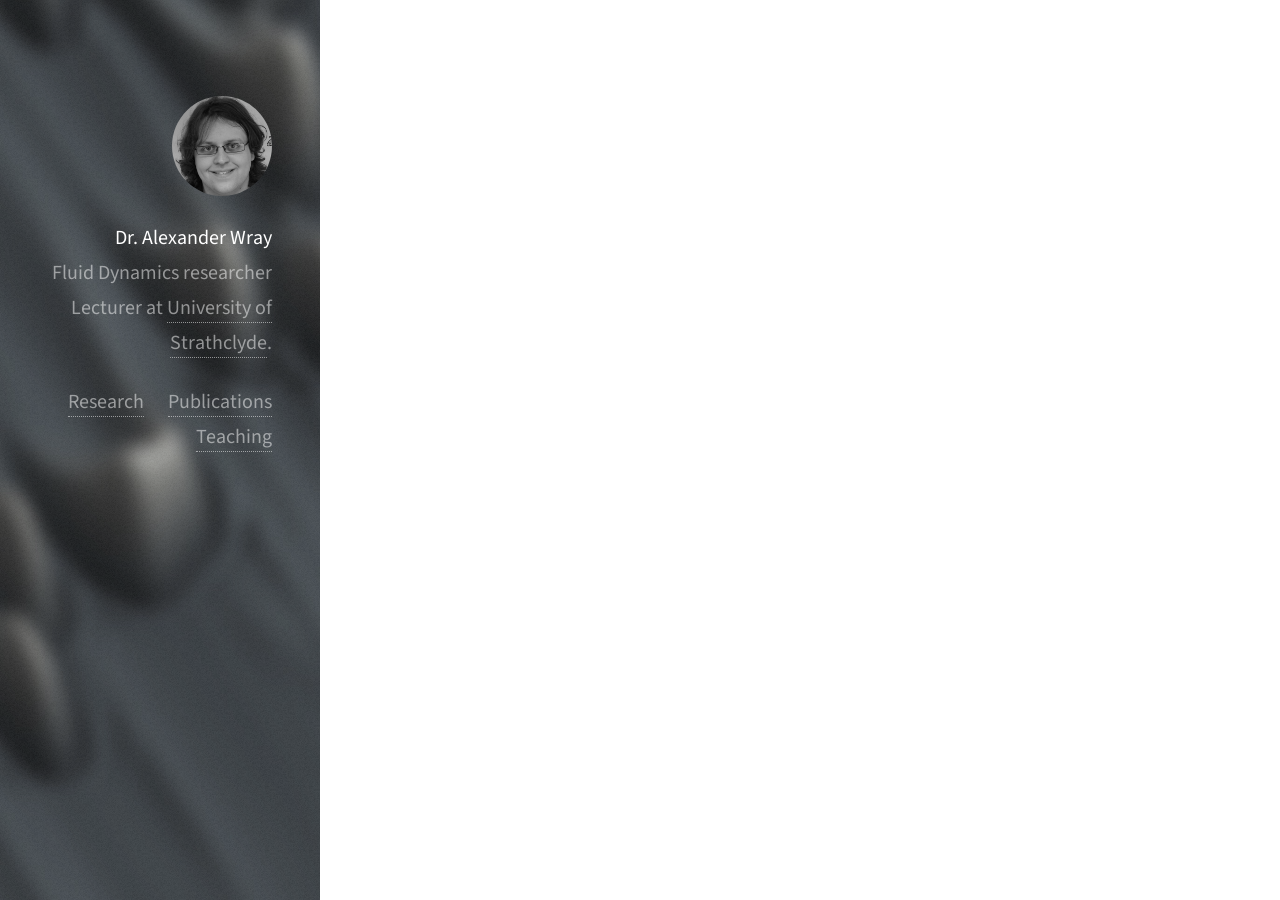
==== commit e129b9e3: "Fixing uglification" ====
--- a/index.html
+++ b/index.html
@@ -1,6 +1,31 @@
-<!doctype html> <html> <head> <meta charset="utf-8"> <title>Dr. Alexander Wray</title> <meta name="description" content=""> <meta name="viewport" content="width=device-width"> <!-- Place favicon.ico and apple-touch-icon.png in the root directory --> <link rel="stylesheet" href="styles/vendor.css"> <link rel="stylesheet" href="styles/main.css"> <!--<link rel="stylesheet" href="https://use.fontawesome.com/releases/v5.5.0/css/all.css" integrity="sha384-B4dIYHKNBt8Bc12p+WXckhzcICo0wtJAoU8YZTY5qE0Id1GSseTk6S+L3BlXeVIU" crossorigin="anonymous">--> </head> <body ng-app="newAngularApp" ng-controller="IndexCtrl as indexCtrl"> <!--[if lte IE 8]>
+<!doctype html>
+<html>
+  <head>
+    <meta charset="utf-8">
+    <title>Dr. Alexander Wray</title>
+    <meta name="description" content="">
+    <meta name="viewport" content="width=device-width">
+    <!-- Place favicon.ico and apple-touch-icon.png in the root directory -->
+    <!-- build:css(.) styles/vendor.css -->
+    <!-- bower:css -->
+    <link rel="stylesheet" href="bower_components/bootstrap/dist/css/bootstrap.css" />
+    <!-- endbower -->
+    <!-- endbuild -->
+    <!-- build:css(.tmp) styles/main.css -->
+    <link rel="stylesheet" href="styles/main.css">
+    <link rel="stylesheet" href="styles/html5up.css">
+    <!-- endbuild -->
+
+    <!--<link rel="stylesheet" href="https://use.fontawesome.com/releases/v5.5.0/css/all.css" integrity="sha384-B4dIYHKNBt8Bc12p+WXckhzcICo0wtJAoU8YZTY5qE0Id1GSseTk6S+L3BlXeVIU" crossorigin="anonymous">-->
+  </head>
+  <body ng-app="newAngularApp" ng-controller="IndexCtrl as indexCtrl">
+    <!--[if lte IE 8]>
       <p class="browsehappy">You are using an <strong>outdated</strong> browser. Please <a href="http://browsehappy.com/">upgrade your browser</a> to improve your experience.</p>
-    <![endif]--> <!-- Add your site or application content here --> <!--
+    <![endif]-->
+
+    <!-- Add your site or application content here -->
+
+    <!--
     <div class="header">
       <div class="navbar navbar-default" role="navigation">
         <div class="container">
@@ -42,10 +67,95 @@
         <p><span class="glyphicon glyphicon-heart"></span> from the Yeoman team test</p>
       </div>
     </div>
-    --> <!-- Header --> <header id="header"> <div class="inner"> <a class="image avatar" href="" ui-sref="home"><img src="images/avatar.jpg" alt=""></a> <h1><strong>Dr. Alexander Wray</strong></h1> <h1>Fluid Dynamics researcher</h1> <h1>Lecturer at <a href="https://www.strath.ac.uk/">University of Strathclyde</a>.</h1> <p> <h1 class="sideContainer"> <div class="sideLinks"> <a href="" ui-sref="research" ng-class="indexCtrl.name=='research'?'activeLink':''">Research</a> </div> <div class="sideLinks"> <a href="" ui-sref="publications" ng-class="indexCtrl.name=='publications'?'activeLink':''">Publications</a> </div> <div class="sideLinks"> <a href="" ui-sref="teaching" ng-class="indexCtrl.name=='teaching'?'activeLink':''">Teaching</a> </div> </h1> </div> </header> <!-- Main --> <div id="main" class="mainViewContainer" ui-view> </div> <!-- Footer --> <footer id="footer"> <div class="inner"> <ul class="icons"> <li><a href="https://twitter.com/alexwwray" class="icon fa-twitter"><span class="label">Twitter</span></a></li> <li><a href="https://github.com/wrayal/" class="icon fa-github"><span class="label">Github</span></a></li> <li><a href="mailto:alexander.wray@strath.ac.uk" class="icon fa-envelope-o"><span class="label">Email</span></a></li> </ul> <ul class="copyright"> <li>&copy; Alex Wray</li><li>Design: <a href="http://html5up.net">HTML5 UP</a></li> </ul> </div> </footer> <!-- Google Analytics: change UA-XXXXX-X to be your site's ID --> <script>!function(A,n,g,u,l,a,r){A.GoogleAnalyticsObject=l,A[l]=A[l]||function(){
+    -->
+
+    <!-- Header -->
+      <header id="header">
+        <div class="inner">
+          <a class="image avatar" href="" ui-sref="home"><img src="images/avatar.jpg" alt="" /></a>
+          <h1><strong>Dr. Alexander Wray</strong></h1>
+          <h1>Fluid Dynamics researcher</h1>
+          <h1>Lecturer at <a href="https://www.strath.ac.uk/">University of Strathclyde</a>.</h1> <p />
+
+          <h1 class="sideContainer">
+            <div class="sideLinks">
+              <a href="" ui-sref="research" ng-class="indexCtrl.name=='research'?'activeLink':''">Research</a>
+            </div>
+            <div class="sideLinks">
+              <a href="" ui-sref="publications" ng-class="indexCtrl.name=='publications'?'activeLink':''">Publications</a>
+            </div>
+            <div class="sideLinks">
+              <a href="" ui-sref="teaching" ng-class="indexCtrl.name=='teaching'?'activeLink':''">Teaching</a>
+            </div>
+          </h1>
+
+        </div>
+      </header>
+
+
+
+    <!-- Main -->
+      <div id="main" class="mainViewContainer"
+           ui-view>
+
+        
+
+      </div>
+
+    <!-- Footer -->
+      <footer id="footer">
+        <div class="inner">
+          <ul class="icons">
+            <li><a href="https://twitter.com/alexwwray" class="icon fa-twitter"><span class="label">Twitter</span></a></li>
+            <li><a href="https://github.com/wrayal/" class="icon fa-github"><span class="label">Github</span></a></li>
+            <li><a href="mailto:alexander.wray@strath.ac.uk" class="icon fa-envelope-o"><span class="label">Email</span></a></li>
+          </ul>
+          <ul class="copyright">
+            <li>&copy; Alex Wray</li><li>Design: <a href="http://html5up.net">HTML5 UP</a></li>
+          </ul>
+        </div>
+      </footer>
+
+
+    <!-- Google Analytics: change UA-XXXXX-X to be your site's ID -->
+     <script>
+       !function(A,n,g,u,l,a,r){A.GoogleAnalyticsObject=l,A[l]=A[l]||function(){
        (A[l].q=A[l].q||[]).push(arguments)},A[l].l=+new Date,a=n.createElement(g),
        r=n.getElementsByTagName(g)[0],a.src=u,r.parentNode.insertBefore(a,r)
        }(window,document,'script','https://www.google-analytics.com/analytics.js','ga');
 
        ga('create', 'UA-XXXXX-X');
-       ga('send', 'pageview');</script> <script src="scripts/vendor.js"></script> <script src="scripts/scripts.js"></script> </body> </html>+       ga('send', 'pageview');
+    </script>
+
+    <!-- build:js(.) scripts/vendor.js -->
+    <!-- bower:js -->
+    <script src="bower_components/jquery/dist/jquery.js"></script>
+    <script src="bower_components/angular/angular.js"></script>
+    <script src="bower_components/bootstrap/dist/js/bootstrap.js"></script>
+    <script src="bower_components/angular-route/angular-route.js"></script>
+    <script src="bower_components/angular-sanitize/angular-sanitize.js"></script>
+    <script src="bower_components/angular-touch/angular-touch.js"></script>
+    <!-- endbower -->
+    <!-- endbuild -->
+
+        <!-- build:js({.tmp,app}) scripts/scripts.js -->
+        <script src="scripts/app.js"></script>
+        <script src="scripts/controllers/main.js"></script>
+        <script src="scripts/controllers/about.js"></script>
+        <script src="scripts/libraries/angular-ui-router.min.js"></script>
+
+        <script src="research/research.controller.js"></script>
+        <script src="teaching/teaching.controller.js"></script>
+        <script src="publications/publications.controller.js"></script>
+        <script src="publications/publications.service.js"></script>
+        <script src="index.controller.js"></script>
+
+        <script src="scripts/5upScripts/breakpoints.min.js"></script>
+        <script src="scripts/5upScripts/browser.min.js"></script>
+        <script src="scripts/5upScripts/main.js"></script>
+        <script src="scripts/5upScripts/jquery.poptrox.min.js"></script>
+        <script src="scripts/5upScripts/util.js"></script>
+        <!-- endbuild -->
+</body>
+</html>
--- a/styles/main.css
+++ b/styles/main.css
@@ -1,4 +1,113 @@
-.header,.jumbotron{border-bottom:1px solid #e5e5e5}.fa,.fa-stack{display:inline-block}.browsehappy{margin:.2em 0;background:#ccc;color:#000;padding:.2em 0}.footer,.header,.marketing{padding-left:15px;padding-right:15px}.header{margin-bottom:10px}.header h3{margin-top:0;margin-bottom:0;line-height:40px;padding-bottom:19px}.footer{padding-top:19px;color:#777;border-top:1px solid #e5e5e5}.container-narrow>hr{margin:30px 0}.jumbotron{text-align:center}.jumbotron .btn{font-size:21px;padding:14px 24px}.marketing{margin:40px 0}.fa.fa-pull-left,.fa.pull-left{margin-right:.3em}.marketing p+h4{margin-top:28px}@media screen and (min-width:768px){.container{max-width:730px}.footer,.header,.marketing{padding-left:0;padding-right:0}.header{margin-bottom:30px}.jumbotron{border-bottom:0}}@media screen and (min-width:1000px){.sideLinks{display:inline-block;text-align:right;padding-left:20px}.sideContainer{width:100%;float:right}}@media screen and (max-width:1000px){.sideLinks{display:inline-block;padding:10px}.sideContainer{width:100%;float:center}}.activeLink{background-color:#a2a2a2;color:#828282!important}/*!
- *  Font Awesome 4.7.0 by @davegandy - http://fontawesome.io - @fontawesome
- *  License - http://fontawesome.io/license (Font: SIL OFL 1.1, CSS: MIT License)
- */@font-face{font-family:FontAwesome;src:url(../fonts/fontawesome-webfont.eot?v=4.7.0);src:url(../fonts/fontawesome-webfont.eot?#iefix&v=4.7.0) format('embedded-opentype'),url(../fonts/fontawesome-webfont.woff2?v=4.7.0) format('woff2'),url(../fonts/fontawesome-webfont.woff?v=4.7.0) format('woff'),url(../fonts/fontawesome-webfont.ttf?v=4.7.0) format('truetype'),url(../fonts/fontawesome-webfont.svg?v=4.7.0#fontawesomeregular) format('svg');font-weight:400;font-style:normal}.fa{font:normal normal normal 14px/1 FontAwesome;font-size:inherit;text-rendering:auto;-webkit-font-smoothing:antialiased;-moz-osx-font-smoothing:grayscale}.fa-lg{font-size:1.33333333em;line-height:.75em;vertical-align:-15%}.fa-2x{font-size:2em}.fa-3x{font-size:3em}.fa-4x{font-size:4em}.fa-5x{font-size:5em}.fa-fw{width:1.28571429em;text-align:center}.fa-ul{padding-left:0;margin-left:2.14285714em;list-style-type:none}.fa.fa-pull-right,.fa.pull-right{margin-left:.3em}.fa-ul>li{position:relative}.fa-li{position:absolute;left:-2.14285714em;width:2.14285714em;top:.14285714em;text-align:center}.fa-li.fa-lg{left:-1.85714286em}.fa-border{padding:.2em .25em .15em;border:.08em solid #eee;border-radius:.1em}.fa-pull-left{float:left}.fa-pull-right,.pull-right{float:right}.pull-left{float:left}.fa-spin{animation:fa-spin 2s infinite linear}.fa-pulse{animation:fa-spin 1s infinite steps(8)}@keyframes fa-spin{0%{transform:rotate(0)}100%{transform:rotate(359deg)}}.fa-rotate-90{-ms-filter:"progid:DXImageTransform.Microsoft.BasicImage(rotation=1)";transform:rotate(90deg)}.fa-rotate-180{-ms-filter:"progid:DXImageTransform.Microsoft.BasicImage(rotation=2)";transform:rotate(180deg)}.fa-rotate-270{-ms-filter:"progid:DXImageTransform.Microsoft.BasicImage(rotation=3)";transform:rotate(270deg)}.fa-flip-horizontal{-ms-filter:"progid:DXImageTransform.Microsoft.BasicImage(rotation=0, mirror=1)";transform:scale(-1,1)}.fa-flip-vertical{-ms-filter:"progid:DXImageTransform.Microsoft.BasicImage(rotation=2, mirror=1)";transform:scale(1,-1)}:root .fa-flip-horizontal,:root .fa-flip-vertical,:root .fa-rotate-180,:root .fa-rotate-270,:root .fa-rotate-90{filter:none}.fa-stack{position:relative;width:2em;height:2em;line-height:2em;vertical-align:middle}.fa-stack-1x,.fa-stack-2x{position:absolute;left:0;width:100%;text-align:center}.fa-stack-1x{line-height:inherit}.fa-stack-2x{font-size:2em}.fa-inverse{color:#fff}b,h1,h2,h3,h4,h5,h6,label,select option,strong,table th{color:#787878}.fa-glass:before{content:"\f000"}.fa-music:before{content:"\f001"}.fa-search:before{content:"\f002"}.fa-envelope-o:before{content:"\f003"}.fa-heart:before{content:"\f004"}.fa-star:before{content:"\f005"}.fa-star-o:before{content:"\f006"}.fa-user:before{content:"\f007"}.fa-film:before{content:"\f008"}.fa-th-large:before{content:"\f009"}.fa-th:before{content:"\f00a"}.fa-th-list:before{content:"\f00b"}.fa-check:before{content:"\f00c"}.fa-close:before,.fa-remove:before,.fa-times:before{content:"\f00d"}.fa-search-plus:before{content:"\f00e"}.fa-search-minus:before{content:"\f010"}.fa-power-off:before{content:"\f011"}.fa-signal:before{content:"\f012"}.fa-cog:before,.fa-gear:before{content:"\f013"}.fa-trash-o:before{content:"\f014"}.fa-home:before{content:"\f015"}.fa-file-o:before{content:"\f016"}.fa-clock-o:before{content:"\f017"}.fa-road:before{content:"\f018"}.fa-download:before{content:"\f019"}.fa-arrow-circle-o-down:before{content:"\f01a"}.fa-arrow-circle-o-up:before{content:"\f01b"}.fa-inbox:before{content:"\f01c"}.fa-play-circle-o:before{content:"\f01d"}.fa-repeat:before,.fa-rotate-right:before{content:"\f01e"}.fa-refresh:before{content:"\f021"}.fa-list-alt:before{content:"\f022"}.fa-lock:before{content:"\f023"}.fa-flag:before{content:"\f024"}.fa-headphones:before{content:"\f025"}.fa-volume-off:before{content:"\f026"}.fa-volume-down:before{content:"\f027"}.fa-volume-up:before{content:"\f028"}.fa-qrcode:before{content:"\f029"}.fa-barcode:before{content:"\f02a"}.fa-tag:before{content:"\f02b"}.fa-tags:before{content:"\f02c"}.fa-book:before{content:"\f02d"}.fa-bookmark:before{content:"\f02e"}.fa-print:before{content:"\f02f"}.fa-camera:before{content:"\f030"}.fa-font:before{content:"\f031"}.fa-bold:before{content:"\f032"}.fa-italic:before{content:"\f033"}.fa-text-height:before{content:"\f034"}.fa-text-width:before{content:"\f035"}.fa-align-left:before{content:"\f036"}.fa-align-center:before{content:"\f037"}.fa-align-right:before{content:"\f038"}.fa-align-justify:before{content:"\f039"}.fa-list:before{content:"\f03a"}.fa-dedent:before,.fa-outdent:before{content:"\f03b"}.fa-indent:before{content:"\f03c"}.fa-video-camera:before{content:"\f03d"}.fa-image:before,.fa-photo:before,.fa-picture-o:before{content:"\f03e"}.fa-pencil:before{content:"\f040"}.fa-map-marker:before{content:"\f041"}.fa-adjust:before{content:"\f042"}.fa-tint:before{content:"\f043"}.fa-edit:before,.fa-pencil-square-o:before{content:"\f044"}.fa-share-square-o:before{content:"\f045"}.fa-check-square-o:before{content:"\f046"}.fa-arrows:before{content:"\f047"}.fa-step-backward:before{content:"\f048"}.fa-fast-backward:before{content:"\f049"}.fa-backward:before{content:"\f04a"}.fa-play:before{content:"\f04b"}.fa-pause:before{content:"\f04c"}.fa-stop:before{content:"\f04d"}.fa-forward:before{content:"\f04e"}.fa-fast-forward:before{content:"\f050"}.fa-step-forward:before{content:"\f051"}.fa-eject:before{content:"\f052"}.fa-chevron-left:before{content:"\f053"}.fa-chevron-right:before{content:"\f054"}.fa-plus-circle:before{content:"\f055"}.fa-minus-circle:before{content:"\f056"}.fa-times-circle:before{content:"\f057"}.fa-check-circle:before{content:"\f058"}.fa-question-circle:before{content:"\f059"}.fa-info-circle:before{content:"\f05a"}.fa-crosshairs:before{content:"\f05b"}.fa-times-circle-o:before{content:"\f05c"}.fa-check-circle-o:before{content:"\f05d"}.fa-ban:before{content:"\f05e"}.fa-arrow-left:before{content:"\f060"}.fa-arrow-right:before{content:"\f061"}.fa-arrow-up:before{content:"\f062"}.fa-arrow-down:before{content:"\f063"}.fa-mail-forward:before,.fa-share:before{content:"\f064"}.fa-expand:before{content:"\f065"}.fa-compress:before{content:"\f066"}.fa-plus:before{content:"\f067"}.fa-minus:before{content:"\f068"}.fa-asterisk:before{content:"\f069"}.fa-exclamation-circle:before{content:"\f06a"}.fa-gift:before{content:"\f06b"}.fa-leaf:before{content:"\f06c"}.fa-fire:before{content:"\f06d"}.fa-eye:before{content:"\f06e"}.fa-eye-slash:before{content:"\f070"}.fa-exclamation-triangle:before,.fa-warning:before{content:"\f071"}.fa-plane:before{content:"\f072"}.fa-calendar:before{content:"\f073"}.fa-random:before{content:"\f074"}.fa-comment:before{content:"\f075"}.fa-magnet:before{content:"\f076"}.fa-chevron-up:before{content:"\f077"}.fa-chevron-down:before{content:"\f078"}.fa-retweet:before{content:"\f079"}.fa-shopping-cart:before{content:"\f07a"}.fa-folder:before{content:"\f07b"}.fa-folder-open:before{content:"\f07c"}.fa-arrows-v:before{content:"\f07d"}.fa-arrows-h:before{content:"\f07e"}.fa-bar-chart-o:before,.fa-bar-chart:before{content:"\f080"}.fa-twitter-square:before{content:"\f081"}.fa-facebook-square:before{content:"\f082"}.fa-camera-retro:before{content:"\f083"}.fa-key:before{content:"\f084"}.fa-cogs:before,.fa-gears:before{content:"\f085"}.fa-comments:before{content:"\f086"}.fa-thumbs-o-up:before{content:"\f087"}.fa-thumbs-o-down:before{content:"\f088"}.fa-star-half:before{content:"\f089"}.fa-heart-o:before{content:"\f08a"}.fa-sign-out:before{content:"\f08b"}.fa-linkedin-square:before{content:"\f08c"}.fa-thumb-tack:before{content:"\f08d"}.fa-external-link:before{content:"\f08e"}.fa-sign-in:before{content:"\f090"}.fa-trophy:before{content:"\f091"}.fa-github-square:before{content:"\f092"}.fa-upload:before{content:"\f093"}.fa-lemon-o:before{content:"\f094"}.fa-phone:before{content:"\f095"}.fa-square-o:before{content:"\f096"}.fa-bookmark-o:before{content:"\f097"}.fa-phone-square:before{content:"\f098"}.fa-twitter:before{content:"\f099"}.fa-facebook-f:before,.fa-facebook:before{content:"\f09a"}.fa-github:before{content:"\f09b"}.fa-unlock:before{content:"\f09c"}.fa-credit-card:before{content:"\f09d"}.fa-feed:before,.fa-rss:before{content:"\f09e"}.fa-hdd-o:before{content:"\f0a0"}.fa-bullhorn:before{content:"\f0a1"}.fa-bell:before{content:"\f0f3"}.fa-certificate:before{content:"\f0a3"}.fa-hand-o-right:before{content:"\f0a4"}.fa-hand-o-left:before{content:"\f0a5"}.fa-hand-o-up:before{content:"\f0a6"}.fa-hand-o-down:before{content:"\f0a7"}.fa-arrow-circle-left:before{content:"\f0a8"}.fa-arrow-circle-right:before{content:"\f0a9"}.fa-arrow-circle-up:before{content:"\f0aa"}.fa-arrow-circle-down:before{content:"\f0ab"}.fa-globe:before{content:"\f0ac"}.fa-wrench:before{content:"\f0ad"}.fa-tasks:before{content:"\f0ae"}.fa-filter:before{content:"\f0b0"}.fa-briefcase:before{content:"\f0b1"}.fa-arrows-alt:before{content:"\f0b2"}.fa-group:before,.fa-users:before{content:"\f0c0"}.fa-chain:before,.fa-link:before{content:"\f0c1"}.fa-cloud:before{content:"\f0c2"}.fa-flask:before{content:"\f0c3"}.fa-cut:before,.fa-scissors:before{content:"\f0c4"}.fa-copy:before,.fa-files-o:before{content:"\f0c5"}.fa-paperclip:before{content:"\f0c6"}.fa-floppy-o:before,.fa-save:before{content:"\f0c7"}.fa-square:before{content:"\f0c8"}.fa-bars:before,.fa-navicon:before,.fa-reorder:before{content:"\f0c9"}.fa-list-ul:before{content:"\f0ca"}.fa-list-ol:before{content:"\f0cb"}.fa-strikethrough:before{content:"\f0cc"}.fa-underline:before{content:"\f0cd"}.fa-table:before{content:"\f0ce"}.fa-magic:before{content:"\f0d0"}.fa-truck:before{content:"\f0d1"}.fa-pinterest:before{content:"\f0d2"}.fa-pinterest-square:before{content:"\f0d3"}.fa-google-plus-square:before{content:"\f0d4"}.fa-google-plus:before{content:"\f0d5"}.fa-money:before{content:"\f0d6"}.fa-caret-down:before{content:"\f0d7"}.fa-caret-up:before{content:"\f0d8"}.fa-caret-left:before{content:"\f0d9"}.fa-caret-right:before{content:"\f0da"}.fa-columns:before{content:"\f0db"}.fa-sort:before,.fa-unsorted:before{content:"\f0dc"}.fa-sort-desc:before,.fa-sort-down:before{content:"\f0dd"}.fa-sort-asc:before,.fa-sort-up:before{content:"\f0de"}.fa-envelope:before{content:"\f0e0"}.fa-linkedin:before{content:"\f0e1"}.fa-rotate-left:before,.fa-undo:before{content:"\f0e2"}.fa-gavel:before,.fa-legal:before{content:"\f0e3"}.fa-dashboard:before,.fa-tachometer:before{content:"\f0e4"}.fa-comment-o:before{content:"\f0e5"}.fa-comments-o:before{content:"\f0e6"}.fa-bolt:before,.fa-flash:before{content:"\f0e7"}.fa-sitemap:before{content:"\f0e8"}.fa-umbrella:before{content:"\f0e9"}.fa-clipboard:before,.fa-paste:before{content:"\f0ea"}.fa-lightbulb-o:before{content:"\f0eb"}.fa-exchange:before{content:"\f0ec"}.fa-cloud-download:before{content:"\f0ed"}.fa-cloud-upload:before{content:"\f0ee"}.fa-user-md:before{content:"\f0f0"}.fa-stethoscope:before{content:"\f0f1"}.fa-suitcase:before{content:"\f0f2"}.fa-bell-o:before{content:"\f0a2"}.fa-coffee:before{content:"\f0f4"}.fa-cutlery:before{content:"\f0f5"}.fa-file-text-o:before{content:"\f0f6"}.fa-building-o:before{content:"\f0f7"}.fa-hospital-o:before{content:"\f0f8"}.fa-ambulance:before{content:"\f0f9"}.fa-medkit:before{content:"\f0fa"}.fa-fighter-jet:before{content:"\f0fb"}.fa-beer:before{content:"\f0fc"}.fa-h-square:before{content:"\f0fd"}.fa-plus-square:before{content:"\f0fe"}.fa-angle-double-left:before{content:"\f100"}.fa-angle-double-right:before{content:"\f101"}.fa-angle-double-up:before{content:"\f102"}.fa-angle-double-down:before{content:"\f103"}.fa-angle-left:before{content:"\f104"}.fa-angle-right:before{content:"\f105"}.fa-angle-up:before{content:"\f106"}.fa-angle-down:before{content:"\f107"}.fa-desktop:before{content:"\f108"}.fa-laptop:before{content:"\f109"}.fa-tablet:before{content:"\f10a"}.fa-mobile-phone:before,.fa-mobile:before{content:"\f10b"}.fa-circle-o:before{content:"\f10c"}.fa-quote-left:before{content:"\f10d"}.fa-quote-right:before{content:"\f10e"}.fa-spinner:before{content:"\f110"}.fa-circle:before{content:"\f111"}.fa-mail-reply:before,.fa-reply:before{content:"\f112"}.fa-github-alt:before{content:"\f113"}.fa-folder-o:before{content:"\f114"}.fa-folder-open-o:before{content:"\f115"}.fa-smile-o:before{content:"\f118"}.fa-frown-o:before{content:"\f119"}.fa-meh-o:before{content:"\f11a"}.fa-gamepad:before{content:"\f11b"}.fa-keyboard-o:before{content:"\f11c"}.fa-flag-o:before{content:"\f11d"}.fa-flag-checkered:before{content:"\f11e"}.fa-terminal:before{content:"\f120"}.fa-code:before{content:"\f121"}.fa-mail-reply-all:before,.fa-reply-all:before{content:"\f122"}.fa-star-half-empty:before,.fa-star-half-full:before,.fa-star-half-o:before{content:"\f123"}.fa-location-arrow:before{content:"\f124"}.fa-crop:before{content:"\f125"}.fa-code-fork:before{content:"\f126"}.fa-chain-broken:before,.fa-unlink:before{content:"\f127"}.fa-question:before{content:"\f128"}.fa-info:before{content:"\f129"}.fa-exclamation:before{content:"\f12a"}.fa-superscript:before{content:"\f12b"}.fa-subscript:before{content:"\f12c"}.fa-eraser:before{content:"\f12d"}.fa-puzzle-piece:before{content:"\f12e"}.fa-microphone:before{content:"\f130"}.fa-microphone-slash:before{content:"\f131"}.fa-shield:before{content:"\f132"}.fa-calendar-o:before{content:"\f133"}.fa-fire-extinguisher:before{content:"\f134"}.fa-rocket:before{content:"\f135"}.fa-maxcdn:before{content:"\f136"}.fa-chevron-circle-left:before{content:"\f137"}.fa-chevron-circle-right:before{content:"\f138"}.fa-chevron-circle-up:before{content:"\f139"}.fa-chevron-circle-down:before{content:"\f13a"}.fa-html5:before{content:"\f13b"}.fa-css3:before{content:"\f13c"}.fa-anchor:before{content:"\f13d"}.fa-unlock-alt:before{content:"\f13e"}.fa-bullseye:before{content:"\f140"}.fa-ellipsis-h:before{content:"\f141"}.fa-ellipsis-v:before{content:"\f142"}.fa-rss-square:before{content:"\f143"}.fa-play-circle:before{content:"\f144"}.fa-ticket:before{content:"\f145"}.fa-minus-square:before{content:"\f146"}.fa-minus-square-o:before{content:"\f147"}.fa-level-up:before{content:"\f148"}.fa-level-down:before{content:"\f149"}.fa-check-square:before{content:"\f14a"}.fa-pencil-square:before{content:"\f14b"}.fa-external-link-square:before{content:"\f14c"}.fa-share-square:before{content:"\f14d"}.fa-compass:before{content:"\f14e"}.fa-caret-square-o-down:before,.fa-toggle-down:before{content:"\f150"}.fa-caret-square-o-up:before,.fa-toggle-up:before{content:"\f151"}.fa-caret-square-o-right:before,.fa-toggle-right:before{content:"\f152"}.fa-eur:before,.fa-euro:before{content:"\f153"}.fa-gbp:before{content:"\f154"}.fa-dollar:before,.fa-usd:before{content:"\f155"}.fa-inr:before,.fa-rupee:before{content:"\f156"}.fa-cny:before,.fa-jpy:before,.fa-rmb:before,.fa-yen:before{content:"\f157"}.fa-rouble:before,.fa-rub:before,.fa-ruble:before{content:"\f158"}.fa-krw:before,.fa-won:before{content:"\f159"}.fa-bitcoin:before,.fa-btc:before{content:"\f15a"}.fa-file:before{content:"\f15b"}.fa-file-text:before{content:"\f15c"}.fa-sort-alpha-asc:before{content:"\f15d"}.fa-sort-alpha-desc:before{content:"\f15e"}.fa-sort-amount-asc:before{content:"\f160"}.fa-sort-amount-desc:before{content:"\f161"}.fa-sort-numeric-asc:before{content:"\f162"}.fa-sort-numeric-desc:before{content:"\f163"}.fa-thumbs-up:before{content:"\f164"}.fa-thumbs-down:before{content:"\f165"}.fa-youtube-square:before{content:"\f166"}.fa-youtube:before{content:"\f167"}.fa-xing:before{content:"\f168"}.fa-xing-square:before{content:"\f169"}.fa-youtube-play:before{content:"\f16a"}.fa-dropbox:before{content:"\f16b"}.fa-stack-overflow:before{content:"\f16c"}.fa-instagram:before{content:"\f16d"}.fa-flickr:before{content:"\f16e"}.fa-adn:before{content:"\f170"}.fa-bitbucket:before{content:"\f171"}.fa-bitbucket-square:before{content:"\f172"}.fa-tumblr:before{content:"\f173"}.fa-tumblr-square:before{content:"\f174"}.fa-long-arrow-down:before{content:"\f175"}.fa-long-arrow-up:before{content:"\f176"}.fa-long-arrow-left:before{content:"\f177"}.fa-long-arrow-right:before{content:"\f178"}.fa-apple:before{content:"\f179"}.fa-windows:before{content:"\f17a"}.fa-android:before{content:"\f17b"}.fa-linux:before{content:"\f17c"}.fa-dribbble:before{content:"\f17d"}.fa-skype:before{content:"\f17e"}.fa-foursquare:before{content:"\f180"}.fa-trello:before{content:"\f181"}.fa-female:before{content:"\f182"}.fa-male:before{content:"\f183"}.fa-gittip:before,.fa-gratipay:before{content:"\f184"}.fa-sun-o:before{content:"\f185"}.fa-moon-o:before{content:"\f186"}.fa-archive:before{content:"\f187"}.fa-bug:before{content:"\f188"}.fa-vk:before{content:"\f189"}.fa-weibo:before{content:"\f18a"}.fa-renren:before{content:"\f18b"}.fa-pagelines:before{content:"\f18c"}.fa-stack-exchange:before{content:"\f18d"}.fa-arrow-circle-o-right:before{content:"\f18e"}.fa-arrow-circle-o-left:before{content:"\f190"}.fa-caret-square-o-left:before,.fa-toggle-left:before{content:"\f191"}.fa-dot-circle-o:before{content:"\f192"}.fa-wheelchair:before{content:"\f193"}.fa-vimeo-square:before{content:"\f194"}.fa-try:before,.fa-turkish-lira:before{content:"\f195"}.fa-plus-square-o:before{content:"\f196"}.fa-space-shuttle:before{content:"\f197"}.fa-slack:before{content:"\f198"}.fa-envelope-square:before{content:"\f199"}.fa-wordpress:before{content:"\f19a"}.fa-openid:before{content:"\f19b"}.fa-bank:before,.fa-institution:before,.fa-university:before{content:"\f19c"}.fa-graduation-cap:before,.fa-mortar-board:before{content:"\f19d"}.fa-yahoo:before{content:"\f19e"}.fa-google:before{content:"\f1a0"}.fa-reddit:before{content:"\f1a1"}.fa-reddit-square:before{content:"\f1a2"}.fa-stumbleupon-circle:before{content:"\f1a3"}.fa-stumbleupon:before{content:"\f1a4"}.fa-delicious:before{content:"\f1a5"}.fa-digg:before{content:"\f1a6"}.fa-pied-piper-pp:before{content:"\f1a7"}.fa-pied-piper-alt:before{content:"\f1a8"}.fa-drupal:before{content:"\f1a9"}.fa-joomla:before{content:"\f1aa"}.fa-language:before{content:"\f1ab"}.fa-fax:before{content:"\f1ac"}.fa-building:before{content:"\f1ad"}.fa-child:before{content:"\f1ae"}.fa-paw:before{content:"\f1b0"}.fa-spoon:before{content:"\f1b1"}.fa-cube:before{content:"\f1b2"}.fa-cubes:before{content:"\f1b3"}.fa-behance:before{content:"\f1b4"}.fa-behance-square:before{content:"\f1b5"}.fa-steam:before{content:"\f1b6"}.fa-steam-square:before{content:"\f1b7"}.fa-recycle:before{content:"\f1b8"}.fa-automobile:before,.fa-car:before{content:"\f1b9"}.fa-cab:before,.fa-taxi:before{content:"\f1ba"}.fa-tree:before{content:"\f1bb"}.fa-spotify:before{content:"\f1bc"}.fa-deviantart:before{content:"\f1bd"}.fa-soundcloud:before{content:"\f1be"}.fa-database:before{content:"\f1c0"}.fa-file-pdf-o:before{content:"\f1c1"}.fa-file-word-o:before{content:"\f1c2"}.fa-file-excel-o:before{content:"\f1c3"}.fa-file-powerpoint-o:before{content:"\f1c4"}.fa-file-image-o:before,.fa-file-photo-o:before,.fa-file-picture-o:before{content:"\f1c5"}.fa-file-archive-o:before,.fa-file-zip-o:before{content:"\f1c6"}.fa-file-audio-o:before,.fa-file-sound-o:before{content:"\f1c7"}.fa-file-movie-o:before,.fa-file-video-o:before{content:"\f1c8"}.fa-file-code-o:before{content:"\f1c9"}.fa-vine:before{content:"\f1ca"}.fa-codepen:before{content:"\f1cb"}.fa-jsfiddle:before{content:"\f1cc"}.fa-life-bouy:before,.fa-life-buoy:before,.fa-life-ring:before,.fa-life-saver:before,.fa-support:before{content:"\f1cd"}.fa-circle-o-notch:before{content:"\f1ce"}.fa-ra:before,.fa-rebel:before,.fa-resistance:before{content:"\f1d0"}.fa-empire:before,.fa-ge:before{content:"\f1d1"}.fa-git-square:before{content:"\f1d2"}.fa-git:before{content:"\f1d3"}.fa-hacker-news:before,.fa-y-combinator-square:before,.fa-yc-square:before{content:"\f1d4"}.fa-tencent-weibo:before{content:"\f1d5"}.fa-qq:before{content:"\f1d6"}.fa-wechat:before,.fa-weixin:before{content:"\f1d7"}.fa-paper-plane:before,.fa-send:before{content:"\f1d8"}.fa-paper-plane-o:before,.fa-send-o:before{content:"\f1d9"}.fa-history:before{content:"\f1da"}.fa-circle-thin:before{content:"\f1db"}.fa-header:before{content:"\f1dc"}.fa-paragraph:before{content:"\f1dd"}.fa-sliders:before{content:"\f1de"}.fa-share-alt:before{content:"\f1e0"}.fa-share-alt-square:before{content:"\f1e1"}.fa-bomb:before{content:"\f1e2"}.fa-futbol-o:before,.fa-soccer-ball-o:before{content:"\f1e3"}.fa-tty:before{content:"\f1e4"}.fa-binoculars:before{content:"\f1e5"}.fa-plug:before{content:"\f1e6"}.fa-slideshare:before{content:"\f1e7"}.fa-twitch:before{content:"\f1e8"}.fa-yelp:before{content:"\f1e9"}.fa-newspaper-o:before{content:"\f1ea"}.fa-wifi:before{content:"\f1eb"}.fa-calculator:before{content:"\f1ec"}.fa-paypal:before{content:"\f1ed"}.fa-google-wallet:before{content:"\f1ee"}.fa-cc-visa:before{content:"\f1f0"}.fa-cc-mastercard:before{content:"\f1f1"}.fa-cc-discover:before{content:"\f1f2"}.fa-cc-amex:before{content:"\f1f3"}.fa-cc-paypal:before{content:"\f1f4"}.fa-cc-stripe:before{content:"\f1f5"}.fa-bell-slash:before{content:"\f1f6"}.fa-bell-slash-o:before{content:"\f1f7"}.fa-trash:before{content:"\f1f8"}.fa-copyright:before{content:"\f1f9"}.fa-at:before{content:"\f1fa"}.fa-eyedropper:before{content:"\f1fb"}.fa-paint-brush:before{content:"\f1fc"}.fa-birthday-cake:before{content:"\f1fd"}.fa-area-chart:before{content:"\f1fe"}.fa-pie-chart:before{content:"\f200"}.fa-line-chart:before{content:"\f201"}.fa-lastfm:before{content:"\f202"}.fa-lastfm-square:before{content:"\f203"}.fa-toggle-off:before{content:"\f204"}.fa-toggle-on:before{content:"\f205"}.fa-bicycle:before{content:"\f206"}.fa-bus:before{content:"\f207"}.fa-ioxhost:before{content:"\f208"}.fa-angellist:before{content:"\f209"}.fa-cc:before{content:"\f20a"}.fa-ils:before,.fa-shekel:before,.fa-sheqel:before{content:"\f20b"}.fa-meanpath:before{content:"\f20c"}.fa-buysellads:before{content:"\f20d"}.fa-connectdevelop:before{content:"\f20e"}.fa-dashcube:before{content:"\f210"}.fa-forumbee:before{content:"\f211"}.fa-leanpub:before{content:"\f212"}.fa-sellsy:before{content:"\f213"}.fa-shirtsinbulk:before{content:"\f214"}.fa-simplybuilt:before{content:"\f215"}.fa-skyatlas:before{content:"\f216"}.fa-cart-plus:before{content:"\f217"}.fa-cart-arrow-down:before{content:"\f218"}.fa-diamond:before{content:"\f219"}.fa-ship:before{content:"\f21a"}.fa-user-secret:before{content:"\f21b"}.fa-motorcycle:before{content:"\f21c"}.fa-street-view:before{content:"\f21d"}.fa-heartbeat:before{content:"\f21e"}.fa-venus:before{content:"\f221"}.fa-mars:before{content:"\f222"}.fa-mercury:before{content:"\f223"}.fa-intersex:before,.fa-transgender:before{content:"\f224"}.fa-transgender-alt:before{content:"\f225"}.fa-venus-double:before{content:"\f226"}.fa-mars-double:before{content:"\f227"}.fa-venus-mars:before{content:"\f228"}.fa-mars-stroke:before{content:"\f229"}.fa-mars-stroke-v:before{content:"\f22a"}.fa-mars-stroke-h:before{content:"\f22b"}.fa-neuter:before{content:"\f22c"}.fa-genderless:before{content:"\f22d"}.fa-facebook-official:before{content:"\f230"}.fa-pinterest-p:before{content:"\f231"}.fa-whatsapp:before{content:"\f232"}.fa-server:before{content:"\f233"}.fa-user-plus:before{content:"\f234"}.fa-user-times:before{content:"\f235"}.fa-bed:before,.fa-hotel:before{content:"\f236"}.fa-viacoin:before{content:"\f237"}.fa-train:before{content:"\f238"}.fa-subway:before{content:"\f239"}.fa-medium:before{content:"\f23a"}.fa-y-combinator:before,.fa-yc:before{content:"\f23b"}.fa-optin-monster:before{content:"\f23c"}.fa-opencart:before{content:"\f23d"}.fa-expeditedssl:before{content:"\f23e"}.fa-battery-4:before,.fa-battery-full:before,.fa-battery:before{content:"\f240"}.fa-battery-3:before,.fa-battery-three-quarters:before{content:"\f241"}.fa-battery-2:before,.fa-battery-half:before{content:"\f242"}.fa-battery-1:before,.fa-battery-quarter:before{content:"\f243"}.fa-battery-0:before,.fa-battery-empty:before{content:"\f244"}.fa-mouse-pointer:before{content:"\f245"}.fa-i-cursor:before{content:"\f246"}.fa-object-group:before{content:"\f247"}.fa-object-ungroup:before{content:"\f248"}.fa-sticky-note:before{content:"\f249"}.fa-sticky-note-o:before{content:"\f24a"}.fa-cc-jcb:before{content:"\f24b"}.fa-cc-diners-club:before{content:"\f24c"}.fa-clone:before{content:"\f24d"}.fa-balance-scale:before{content:"\f24e"}.fa-hourglass-o:before{content:"\f250"}.fa-hourglass-1:before,.fa-hourglass-start:before{content:"\f251"}.fa-hourglass-2:before,.fa-hourglass-half:before{content:"\f252"}.fa-hourglass-3:before,.fa-hourglass-end:before{content:"\f253"}.fa-hourglass:before{content:"\f254"}.fa-hand-grab-o:before,.fa-hand-rock-o:before{content:"\f255"}.fa-hand-paper-o:before,.fa-hand-stop-o:before{content:"\f256"}.fa-hand-scissors-o:before{content:"\f257"}.fa-hand-lizard-o:before{content:"\f258"}.fa-hand-spock-o:before{content:"\f259"}.fa-hand-pointer-o:before{content:"\f25a"}.fa-hand-peace-o:before{content:"\f25b"}.fa-trademark:before{content:"\f25c"}.fa-registered:before{content:"\f25d"}.fa-creative-commons:before{content:"\f25e"}.fa-gg:before{content:"\f260"}.fa-gg-circle:before{content:"\f261"}.fa-tripadvisor:before{content:"\f262"}.fa-odnoklassniki:before{content:"\f263"}.fa-odnoklassniki-square:before{content:"\f264"}.fa-get-pocket:before{content:"\f265"}.fa-wikipedia-w:before{content:"\f266"}.fa-safari:before{content:"\f267"}.fa-chrome:before{content:"\f268"}.fa-firefox:before{content:"\f269"}.fa-opera:before{content:"\f26a"}.fa-internet-explorer:before{content:"\f26b"}.fa-television:before,.fa-tv:before{content:"\f26c"}.fa-contao:before{content:"\f26d"}.fa-500px:before{content:"\f26e"}.fa-amazon:before{content:"\f270"}.fa-calendar-plus-o:before{content:"\f271"}.fa-calendar-minus-o:before{content:"\f272"}.fa-calendar-times-o:before{content:"\f273"}.fa-calendar-check-o:before{content:"\f274"}.fa-industry:before{content:"\f275"}.fa-map-pin:before{content:"\f276"}.fa-map-signs:before{content:"\f277"}.fa-map-o:before{content:"\f278"}.fa-map:before{content:"\f279"}.fa-commenting:before{content:"\f27a"}.fa-commenting-o:before{content:"\f27b"}.fa-houzz:before{content:"\f27c"}.fa-vimeo:before{content:"\f27d"}.fa-black-tie:before{content:"\f27e"}.fa-fonticons:before{content:"\f280"}.fa-reddit-alien:before{content:"\f281"}.fa-edge:before{content:"\f282"}.fa-credit-card-alt:before{content:"\f283"}.fa-codiepie:before{content:"\f284"}.fa-modx:before{content:"\f285"}.fa-fort-awesome:before{content:"\f286"}.fa-usb:before{content:"\f287"}.fa-product-hunt:before{content:"\f288"}.fa-mixcloud:before{content:"\f289"}.fa-scribd:before{content:"\f28a"}.fa-pause-circle:before{content:"\f28b"}.fa-pause-circle-o:before{content:"\f28c"}.fa-stop-circle:before{content:"\f28d"}.fa-stop-circle-o:before{content:"\f28e"}.fa-shopping-bag:before{content:"\f290"}.fa-shopping-basket:before{content:"\f291"}.fa-hashtag:before{content:"\f292"}.fa-bluetooth:before{content:"\f293"}.fa-bluetooth-b:before{content:"\f294"}.fa-percent:before{content:"\f295"}.fa-gitlab:before{content:"\f296"}.fa-wpbeginner:before{content:"\f297"}.fa-wpforms:before{content:"\f298"}.fa-envira:before{content:"\f299"}.fa-universal-access:before{content:"\f29a"}.fa-wheelchair-alt:before{content:"\f29b"}.fa-question-circle-o:before{content:"\f29c"}.fa-blind:before{content:"\f29d"}.fa-audio-description:before{content:"\f29e"}.fa-volume-control-phone:before{content:"\f2a0"}.fa-braille:before{content:"\f2a1"}.fa-assistive-listening-systems:before{content:"\f2a2"}.fa-american-sign-language-interpreting:before,.fa-asl-interpreting:before{content:"\f2a3"}.fa-deaf:before,.fa-deafness:before,.fa-hard-of-hearing:before{content:"\f2a4"}.fa-glide:before{content:"\f2a5"}.fa-glide-g:before{content:"\f2a6"}.fa-sign-language:before,.fa-signing:before{content:"\f2a7"}.fa-low-vision:before{content:"\f2a8"}.fa-viadeo:before{content:"\f2a9"}.fa-viadeo-square:before{content:"\f2aa"}.fa-snapchat:before{content:"\f2ab"}.fa-snapchat-ghost:before{content:"\f2ac"}.fa-snapchat-square:before{content:"\f2ad"}.fa-pied-piper:before{content:"\f2ae"}.fa-first-order:before{content:"\f2b0"}.fa-yoast:before{content:"\f2b1"}.fa-themeisle:before{content:"\f2b2"}.fa-google-plus-circle:before,.fa-google-plus-official:before{content:"\f2b3"}.fa-fa:before,.fa-font-awesome:before{content:"\f2b4"}.fa-handshake-o:before{content:"\f2b5"}.fa-envelope-open:before{content:"\f2b6"}.fa-envelope-open-o:before{content:"\f2b7"}.fa-linode:before{content:"\f2b8"}.fa-address-book:before{content:"\f2b9"}.fa-address-book-o:before{content:"\f2ba"}.fa-address-card:before,.fa-vcard:before{content:"\f2bb"}.fa-address-card-o:before,.fa-vcard-o:before{content:"\f2bc"}.fa-user-circle:before{content:"\f2bd"}.fa-user-circle-o:before{content:"\f2be"}.fa-user-o:before{content:"\f2c0"}.fa-id-badge:before{content:"\f2c1"}.fa-drivers-license:before,.fa-id-card:before{content:"\f2c2"}.fa-drivers-license-o:before,.fa-id-card-o:before{content:"\f2c3"}.fa-quora:before{content:"\f2c4"}.fa-free-code-camp:before{content:"\f2c5"}.fa-telegram:before{content:"\f2c6"}.fa-thermometer-4:before,.fa-thermometer-full:before,.fa-thermometer:before{content:"\f2c7"}.fa-thermometer-3:before,.fa-thermometer-three-quarters:before{content:"\f2c8"}.fa-thermometer-2:before,.fa-thermometer-half:before{content:"\f2c9"}.fa-thermometer-1:before,.fa-thermometer-quarter:before{content:"\f2ca"}.fa-thermometer-0:before,.fa-thermometer-empty:before{content:"\f2cb"}.fa-shower:before{content:"\f2cc"}.fa-bath:before,.fa-bathtub:before,.fa-s15:before{content:"\f2cd"}.fa-podcast:before{content:"\f2ce"}.fa-window-maximize:before{content:"\f2d0"}.fa-window-minimize:before{content:"\f2d1"}.fa-window-restore:before{content:"\f2d2"}.fa-times-rectangle:before,.fa-window-close:before{content:"\f2d3"}.fa-times-rectangle-o:before,.fa-window-close-o:before{content:"\f2d4"}.fa-bandcamp:before{content:"\f2d5"}.fa-grav:before{content:"\f2d6"}.fa-etsy:before{content:"\f2d7"}.fa-imdb:before{content:"\f2d8"}.fa-ravelry:before{content:"\f2d9"}.fa-eercast:before{content:"\f2da"}.fa-microchip:before{content:"\f2db"}.fa-snowflake-o:before{content:"\f2dc"}.fa-superpowers:before{content:"\f2dd"}.fa-wpexplorer:before{content:"\f2de"}.fa-meetup:before{content:"\f2e0"}.sr-only{position:absolute;width:1px;height:1px;padding:0;margin:-1px;overflow:hidden;clip:rect(0,0,0,0);border:0}.sr-only-focusable:active,.sr-only-focusable:focus{position:static;width:auto;height:auto;margin:0;overflow:visible;clip:auto}.table-wrapper,pre{-webkit-overflow-scrolling:touch}a,abbr,acronym,address,applet,article,aside,audio,b,big,blockquote,body,canvas,caption,center,cite,code,dd,del,details,dfn,div,dl,dt,em,embed,fieldset,figcaption,figure,footer,form,h1,h2,h3,h4,h5,h6,header,hgroup,html,i,iframe,img,ins,kbd,label,legend,li,mark,menu,nav,object,ol,output,p,pre,q,ruby,s,samp,section,small,span,strike,strong,sub,summary,sup,table,tbody,td,tfoot,th,thead,time,tr,tt,u,ul,var,video{margin:0;padding:0;border:0;font:inherit;vertical-align:baseline}blockquote,em,i{font-style:italic}article,aside,details,figcaption,figure,footer,header,hgroup,menu,nav,section{display:block}blockquote,q{quotes:none}blockquote:after,blockquote:before,q:after,q:before{content:'';content:none}body{-webkit-text-size-adjust:none;background:#fff}mark{background-color:transparent;color:inherit}input::-moz-focus-inner{border:0;padding:0}input,select,textarea{-moz-appearance:none;-webkit-appearance:none;-ms-appearance:none;appearance:none}html{box-sizing:border-box}*,:after,:before{box-sizing:inherit}body.is-preload *,body.is-preload :after,body.is-preload :before{animation:none!important;transition:none!important}body,input,select,textarea{color:#a2a2a2;font-family:"Source Sans Pro",Helvetica,sans-serif;font-size:16pt;font-weight:400;line-height:1.75em}h1,h2,h3,h4,h5,h6{line-height:1.5em}a{transition:color .2s ease-in-out,border-color .2s ease-in-out;border-bottom:dotted 1px;color:#49bf9d;text-decoration:none}a:hover{border-bottom-color:transparent;color:#49bf9d!important;text-decoration:none}b,strong{font-weight:400}p{margin:0 0 2em}h1,h2,h3,h4,h5,h6{font-weight:400;margin:0 0 1em}h1 a,h2 a,h3 a,h4 a,h5 a,h6 a{color:inherit;text-decoration:none}h1{font-size:2em}h2{font-size:1.5em}h3{font-size:1.25em}h4{font-size:1.1em}h5{font-size:.9em}h6{font-size:.7em}.image.thumb:after,sub,sup{font-size:.8em}sub{position:relative;top:.5em}sup{position:relative;top:-.5em}code,pre{font-family:"Courier New",monospace;font-size:.9em}hr{border:0;border-bottom:solid 2px #efefef;margin:2em 0}hr.major{margin:3em 0}blockquote,pre{margin:0 0 2em}blockquote{border-left:solid 6px #efefef;padding:.5em 0 .5em 1.5em}code{background:#f7f7f7;border-radius:.35em;border:2px solid #efefef;margin:0 .25em;padding:.25em .65em}.icon:before,.poptrox-popup .closer:before,.poptrox-popup .loader:before,.poptrox-popup .nav-next:before,.poptrox-popup .nav-previous:before,input[type=checkbox]+label:before,input[type=radio]+label:before{-webkit-font-smoothing:antialiased;font-family:FontAwesome;font-style:normal}pre code{display:block;line-height:1.75em;padding:1em 1.5em;overflow-x:auto}.align-left{text-align:left}.align-center{text-align:center}.align-right{text-align:right}.container{margin:0 auto;max-width:calc(100% - 4em);width:100%}.row.gtr-0,.row.gtr-0.gtr-uniform,.row.gtr-25{margin-top:0}.container.xsmall{width:25%}.container.small{width:50%}.container.medium{width:75%}.container.large{width:125%}.container.xlarge{width:150%}.container.max{width:100%}@media screen and (max-width:980px){.container{width:100%!important;max-width:100%!important}}.row{display:flex;flex-wrap:wrap;box-sizing:border-box;align-items:stretch}.row.gtr-uniform>*>:last-child{margin-bottom:0}.row.aln-left{justify-content:flex-start}.row.aln-center{justify-content:center}.row.aln-right{justify-content:flex-end}.row.aln-top{align-items:flex-start}.row.aln-middle{align-items:center}.row.aln-bottom{align-items:flex-end}.row>.imp{order:-1}.row>.col-1{width:8.3333333333%}.row>.off-1{margin-left:8.3333333333%}.row>.col-2{width:16.6666666667%}.row>.off-2{margin-left:16.6666666667%}.row>.col-3{width:25%}.row>.off-3{margin-left:25%}.row>.col-4{width:33.3333333333%}.row>.off-4{margin-left:33.3333333333%}.row>.col-5{width:41.6666666667%}.row>.off-5{margin-left:41.6666666667%}.row>.col-6{width:50%}.row>.off-6{margin-left:50%}.row>.col-7{width:58.3333333333%}.row>.off-7{margin-left:58.3333333333%}.row>.col-8{width:66.6666666667%}.row>.off-8{margin-left:66.6666666667%}.row>.col-9{width:75%}.row>.off-9{margin-left:75%}.row>.col-10{width:83.3333333333%}.row>.off-10{margin-left:83.3333333333%}.row>.col-11{width:91.6666666667%}.row>.off-11{margin-left:91.6666666667%}.row>.col-12{width:100%}.row>.off-12{margin-left:100%}.row.gtr-0{margin-left:0}.row.gtr-0>*{padding:0}.row.gtr-0.gtr-uniform>*{padding-top:0}.row.gtr-25{margin-left:-.625em}.row.gtr-25>*{padding:0 0 0 .625em}.row.gtr-25.gtr-uniform{margin-top:-.625em}.row.gtr-25.gtr-uniform>*{padding-top:.625em}.row.gtr-50{margin-top:0;margin-left:-1.25em}.row.gtr-50>*{padding:0 0 0 1.25em}.row.gtr-50.gtr-uniform{margin-top:-1.25em}.row.gtr-50.gtr-uniform>*{padding-top:1.25em}.row{margin-top:0;margin-left:-2.5em}.row>*{box-sizing:border-box;padding:0 0 0 2.5em}.row.gtr-uniform{margin-top:-2.5em}.row.gtr-uniform>*{padding-top:2.5em}.row.gtr-150{margin-top:0;margin-left:-3.75em}.row.gtr-150>*{padding:0 0 0 3.75em}.row.gtr-150.gtr-uniform{margin-top:-3.75em}.row.gtr-150.gtr-uniform>*{padding-top:3.75em}.row.gtr-200{margin-top:0;margin-left:-5em}.row.gtr-200>*{padding:0 0 0 5em}.row.gtr-200.gtr-uniform{margin-top:-5em}.row.gtr-200.gtr-uniform>*{padding-top:5em}@media screen and (max-width:1800px){.row.gtr-0,.row.gtr-0.gtr-uniform,.row.gtr-25{margin-top:0}.row,.row>*{box-sizing:border-box}.row{display:flex;flex-wrap:wrap;align-items:stretch}.row.gtr-uniform>*>:last-child{margin-bottom:0}.row.aln-left{justify-content:flex-start}.row.aln-center{justify-content:center}.row.aln-right{justify-content:flex-end}.row.aln-top{align-items:flex-start}.row.aln-middle{align-items:center}.row.aln-bottom{align-items:flex-end}.row>.imp-xlarge{order:-1}.row>.col-1-xlarge{width:8.3333333333%}.row>.off-1-xlarge{margin-left:8.3333333333%}.row>.col-2-xlarge{width:16.6666666667%}.row>.off-2-xlarge{margin-left:16.6666666667%}.row>.col-3-xlarge{width:25%}.row>.off-3-xlarge{margin-left:25%}.row>.col-4-xlarge{width:33.3333333333%}.row>.off-4-xlarge{margin-left:33.3333333333%}.row>.col-5-xlarge{width:41.6666666667%}.row>.off-5-xlarge{margin-left:41.6666666667%}.row>.col-6-xlarge{width:50%}.row>.off-6-xlarge{margin-left:50%}.row>.col-7-xlarge{width:58.3333333333%}.row>.off-7-xlarge{margin-left:58.3333333333%}.row>.col-8-xlarge{width:66.6666666667%}.row>.off-8-xlarge{margin-left:66.6666666667%}.row>.col-9-xlarge{width:75%}.row>.off-9-xlarge{margin-left:75%}.row>.col-10-xlarge{width:83.3333333333%}.row>.off-10-xlarge{margin-left:83.3333333333%}.row>.col-11-xlarge{width:91.6666666667%}.row>.off-11-xlarge{margin-left:91.6666666667%}.row>.col-12-xlarge{width:100%}.row>.off-12-xlarge{margin-left:100%}.row.gtr-0{margin-left:0}.row.gtr-0>*{padding:0}.row.gtr-0.gtr-uniform>*{padding-top:0}.row.gtr-25{margin-left:-.625em}.row.gtr-25>*{padding:0 0 0 .625em}.row.gtr-25.gtr-uniform{margin-top:-.625em}.row.gtr-25.gtr-uniform>*{padding-top:.625em}.row.gtr-50{margin-top:0;margin-left:-1.25em}.row.gtr-50>*{padding:0 0 0 1.25em}.row.gtr-50.gtr-uniform{margin-top:-1.25em}.row.gtr-50.gtr-uniform>*{padding-top:1.25em}.row{margin-top:0;margin-left:-2.5em}.row>*{padding:0 0 0 2.5em}.row.gtr-uniform{margin-top:-2.5em}.row.gtr-uniform>*{padding-top:2.5em}.row.gtr-150{margin-top:0;margin-left:-3.75em}.row.gtr-150>*{padding:0 0 0 3.75em}.row.gtr-150.gtr-uniform{margin-top:-3.75em}.row.gtr-150.gtr-uniform>*{padding-top:3.75em}.row.gtr-200{margin-top:0;margin-left:-5em}.row.gtr-200>*{padding:0 0 0 5em}.row.gtr-200.gtr-uniform{margin-top:-5em}.row.gtr-200.gtr-uniform>*{padding-top:5em}}@media screen and (max-width:1280px){.row.gtr-0,.row.gtr-0.gtr-uniform,.row.gtr-25{margin-top:0}.row,.row>*{box-sizing:border-box}.row{display:flex;flex-wrap:wrap;align-items:stretch}.row.gtr-uniform>*>:last-child{margin-bottom:0}.row.aln-left{justify-content:flex-start}.row.aln-center{justify-content:center}.row.aln-right{justify-content:flex-end}.row.aln-top{align-items:flex-start}.row.aln-middle{align-items:center}.row.aln-bottom{align-items:flex-end}.row>.imp-large{order:-1}.row>.col-1-large{width:8.3333333333%}.row>.off-1-large{margin-left:8.3333333333%}.row>.col-2-large{width:16.6666666667%}.row>.off-2-large{margin-left:16.6666666667%}.row>.col-3-large{width:25%}.row>.off-3-large{margin-left:25%}.row>.col-4-large{width:33.3333333333%}.row>.off-4-large{margin-left:33.3333333333%}.row>.col-5-large{width:41.6666666667%}.row>.off-5-large{margin-left:41.6666666667%}.row>.col-6-large{width:50%}.row>.off-6-large{margin-left:50%}.row>.col-7-large{width:58.3333333333%}.row>.off-7-large{margin-left:58.3333333333%}.row>.col-8-large{width:66.6666666667%}.row>.off-8-large{margin-left:66.6666666667%}.row>.col-9-large{width:75%}.row>.off-9-large{margin-left:75%}.row>.col-10-large{width:83.3333333333%}.row>.off-10-large{margin-left:83.3333333333%}.row>.col-11-large{width:91.6666666667%}.row>.off-11-large{margin-left:91.6666666667%}.row>.col-12-large{width:100%}.row>.off-12-large{margin-left:100%}.row.gtr-0{margin-left:0}.row.gtr-0>*{padding:0}.row.gtr-0.gtr-uniform>*{padding-top:0}.row.gtr-25{margin-left:-.5em}.row.gtr-25>*{padding:0 0 0 .5em}.row.gtr-25.gtr-uniform{margin-top:-.5em}.row.gtr-25.gtr-uniform>*{padding-top:.5em}.row.gtr-50{margin-top:0;margin-left:-1em}.row.gtr-50>*{padding:0 0 0 1em}.row.gtr-50.gtr-uniform{margin-top:-1em}.row.gtr-50.gtr-uniform>*{padding-top:1em}.row{margin-top:0;margin-left:-2em}.row>*{padding:0 0 0 2em}.row.gtr-uniform{margin-top:-2em}.row.gtr-uniform>*{padding-top:2em}.row.gtr-150{margin-top:0;margin-left:-3em}.row.gtr-150>*{padding:0 0 0 3em}.row.gtr-150.gtr-uniform{margin-top:-3em}.row.gtr-150.gtr-uniform>*{padding-top:3em}.row.gtr-200{margin-top:0;margin-left:-4em}.row.gtr-200>*{padding:0 0 0 4em}.row.gtr-200.gtr-uniform{margin-top:-4em}.row.gtr-200.gtr-uniform>*{padding-top:4em}}@media screen and (max-width:980px){.row.gtr-0,.row.gtr-0.gtr-uniform,.row.gtr-25{margin-top:0}.row,.row>*{box-sizing:border-box}.row{display:flex;flex-wrap:wrap;align-items:stretch}.row.gtr-uniform>*>:last-child{margin-bottom:0}.row.aln-left{justify-content:flex-start}.row.aln-center{justify-content:center}.row.aln-right{justify-content:flex-end}.row.aln-top{align-items:flex-start}.row.aln-middle{align-items:center}.row.aln-bottom{align-items:flex-end}.row>.imp-medium{order:-1}.row>.col-1-medium{width:8.3333333333%}.row>.off-1-medium{margin-left:8.3333333333%}.row>.col-2-medium{width:16.6666666667%}.row>.off-2-medium{margin-left:16.6666666667%}.row>.col-3-medium{width:25%}.row>.off-3-medium{margin-left:25%}.row>.col-4-medium{width:33.3333333333%}.row>.off-4-medium{margin-left:33.3333333333%}.row>.col-5-medium{width:41.6666666667%}.row>.off-5-medium{margin-left:41.6666666667%}.row>.col-6-medium{width:50%}.row>.off-6-medium{margin-left:50%}.row>.col-7-medium{width:58.3333333333%}.row>.off-7-medium{margin-left:58.3333333333%}.row>.col-8-medium{width:66.6666666667%}.row>.off-8-medium{margin-left:66.6666666667%}.row>.col-9-medium{width:75%}.row>.off-9-medium{margin-left:75%}.row>.col-10-medium{width:83.3333333333%}.row>.off-10-medium{margin-left:83.3333333333%}.row>.col-11-medium{width:91.6666666667%}.row>.off-11-medium{margin-left:91.6666666667%}.row>.col-12-medium{width:100%}.row>.off-12-medium{margin-left:100%}.row.gtr-0{margin-left:0}.row.gtr-0>*{padding:0}.row.gtr-0.gtr-uniform>*{padding-top:0}.row.gtr-25{margin-left:-.5em}.row.gtr-25>*{padding:0 0 0 .5em}.row.gtr-25.gtr-uniform{margin-top:-.5em}.row.gtr-25.gtr-uniform>*{padding-top:.5em}.row.gtr-50{margin-top:0;margin-left:-1em}.row.gtr-50>*{padding:0 0 0 1em}.row.gtr-50.gtr-uniform{margin-top:-1em}.row.gtr-50.gtr-uniform>*{padding-top:1em}.row{margin-top:0;margin-left:-2em}.row>*{padding:0 0 0 2em}.row.gtr-uniform{margin-top:-2em}.row.gtr-uniform>*{padding-top:2em}.row.gtr-150{margin-top:0;margin-left:-3em}.row.gtr-150>*{padding:0 0 0 3em}.row.gtr-150.gtr-uniform{margin-top:-3em}.row.gtr-150.gtr-uniform>*{padding-top:3em}.row.gtr-200{margin-top:0;margin-left:-4em}.row.gtr-200>*{padding:0 0 0 4em}.row.gtr-200.gtr-uniform{margin-top:-4em}.row.gtr-200.gtr-uniform>*{padding-top:4em}}@media screen and (max-width:736px){.row.gtr-0,.row.gtr-0.gtr-uniform,.row.gtr-25{margin-top:0}.row,.row>*{box-sizing:border-box}.row{display:flex;flex-wrap:wrap;align-items:stretch}.row.gtr-uniform>*>:last-child{margin-bottom:0}.row.aln-left{justify-content:flex-start}.row.aln-center{justify-content:center}.row.aln-right{justify-content:flex-end}.row.aln-top{align-items:flex-start}.row.aln-middle{align-items:center}.row.aln-bottom{align-items:flex-end}.row>.imp-small{order:-1}.row>.col-1-small{width:8.3333333333%}.row>.off-1-small{margin-left:8.3333333333%}.row>.col-2-small{width:16.6666666667%}.row>.off-2-small{margin-left:16.6666666667%}.row>.col-3-small{width:25%}.row>.off-3-small{margin-left:25%}.row>.col-4-small{width:33.3333333333%}.row>.off-4-small{margin-left:33.3333333333%}.row>.col-5-small{width:41.6666666667%}.row>.off-5-small{margin-left:41.6666666667%}.row>.col-6-small{width:50%}.row>.off-6-small{margin-left:50%}.row>.col-7-small{width:58.3333333333%}.row>.off-7-small{margin-left:58.3333333333%}.row>.col-8-small{width:66.6666666667%}.row>.off-8-small{margin-left:66.6666666667%}.row>.col-9-small{width:75%}.row>.off-9-small{margin-left:75%}.row>.col-10-small{width:83.3333333333%}.row>.off-10-small{margin-left:83.3333333333%}.row>.col-11-small{width:91.6666666667%}.row>.off-11-small{margin-left:91.6666666667%}.row>.col-12-small{width:100%}.row>.off-12-small{margin-left:100%}.row.gtr-0{margin-left:0}.row.gtr-0>*{padding:0}.row.gtr-0.gtr-uniform>*{padding-top:0}.row.gtr-25{margin-left:-.375em}.row.gtr-25>*{padding:0 0 0 .375em}.row.gtr-25.gtr-uniform{margin-top:-.375em}.row.gtr-25.gtr-uniform>*{padding-top:.375em}.row.gtr-50{margin-top:0;margin-left:-.75em}.row.gtr-50>*{padding:0 0 0 .75em}.row.gtr-50.gtr-uniform{margin-top:-.75em}.row.gtr-50.gtr-uniform>*{padding-top:.75em}.row{margin-top:0;margin-left:-1.5em}.row>*{padding:0 0 0 1.5em}.row.gtr-uniform{margin-top:-1.5em}.row.gtr-uniform>*{padding-top:1.5em}.row.gtr-150{margin-top:0;margin-left:-2.25em}.row.gtr-150>*{padding:0 0 0 2.25em}.row.gtr-150.gtr-uniform{margin-top:-2.25em}.row.gtr-150.gtr-uniform>*{padding-top:2.25em}.row.gtr-200{margin-top:0;margin-left:-3em}.row.gtr-200>*{padding:0 0 0 3em}.row.gtr-200.gtr-uniform{margin-top:-3em}.row.gtr-200.gtr-uniform>*{padding-top:3em}}@media screen and (max-width:480px){.container{max-width:calc(100% - 3em)}.row.gtr-0,.row.gtr-0.gtr-uniform,.row.gtr-25{margin-top:0}.row,.row>*{box-sizing:border-box}.row{display:flex;flex-wrap:wrap;align-items:stretch}.row.gtr-uniform>*>:last-child{margin-bottom:0}.row.aln-left{justify-content:flex-start}.row.aln-center{justify-content:center}.row.aln-right{justify-content:flex-end}.row.aln-top{align-items:flex-start}.row.aln-middle{align-items:center}.row.aln-bottom{align-items:flex-end}.row>.imp-xsmall{order:-1}.row>.col-1-xsmall{width:8.3333333333%}.row>.off-1-xsmall{margin-left:8.3333333333%}.row>.col-2-xsmall{width:16.6666666667%}.row>.off-2-xsmall{margin-left:16.6666666667%}.row>.col-3-xsmall{width:25%}.row>.off-3-xsmall{margin-left:25%}.row>.col-4-xsmall{width:33.3333333333%}.row>.off-4-xsmall{margin-left:33.3333333333%}.row>.col-5-xsmall{width:41.6666666667%}.row>.off-5-xsmall{margin-left:41.6666666667%}.row>.col-6-xsmall{width:50%}.row>.off-6-xsmall{margin-left:50%}.row>.col-7-xsmall{width:58.3333333333%}.row>.off-7-xsmall{margin-left:58.3333333333%}.row>.col-8-xsmall{width:66.6666666667%}.row>.off-8-xsmall{margin-left:66.6666666667%}.row>.col-9-xsmall{width:75%}.row>.off-9-xsmall{margin-left:75%}.row>.col-10-xsmall{width:83.3333333333%}.row>.off-10-xsmall{margin-left:83.3333333333%}.row>.col-11-xsmall{width:91.6666666667%}.row>.off-11-xsmall{margin-left:91.6666666667%}.row>.col-12-xsmall{width:100%}.row>.off-12-xsmall{margin-left:100%}.row.gtr-0{margin-left:0}.row.gtr-0>*{padding:0}.row.gtr-0.gtr-uniform>*{padding-top:0}.row.gtr-25{margin-left:-.375em}.row.gtr-25>*{padding:0 0 0 .375em}.row.gtr-25.gtr-uniform{margin-top:-.375em}.row.gtr-25.gtr-uniform>*{padding-top:.375em}.row.gtr-50{margin-top:0;margin-left:-.75em}.row.gtr-50>*{padding:0 0 0 .75em}.row.gtr-50.gtr-uniform{margin-top:-.75em}.row.gtr-50.gtr-uniform>*{padding-top:.75em}.row{margin-top:0;margin-left:-1.5em}.row>*{padding:0 0 0 1.5em}.row.gtr-uniform{margin-top:-1.5em}.row.gtr-uniform>*{padding-top:1.5em}.row.gtr-150{margin-top:0;margin-left:-2.25em}.row.gtr-150>*{padding:0 0 0 2.25em}.row.gtr-150.gtr-uniform{margin-top:-2.25em}.row.gtr-150.gtr-uniform>*{padding-top:2.25em}.row.gtr-200{margin-top:0;margin-left:-3em}.row.gtr-200>*{padding:0 0 0 3em}.row.gtr-200.gtr-uniform{margin-top:-3em}.row.gtr-200.gtr-uniform>*{padding-top:3em}}article.special,section.special{text-align:center}header p{color:#b2b2b2;position:relative;margin:0 0 1.5em}header h2+p{font-size:1.25em;margin-top:-1em;line-height:1.5em}header h3+p{font-size:1.1em;margin-top:-.8em;line-height:1.5em}header h4+p,header h5+p,header h6+p{font-size:.9em;margin-top:-.6em;line-height:1.5em}header.major h2{font-size:2em}form{margin:0 0 2em}label{display:block;font-size:.9em;font-weight:400;margin:0 0 1em}input[type=text],input[type=password],input[type=email],select,textarea{-moz-appearance:none;-webkit-appearance:none;-ms-appearance:none;appearance:none;background:#f7f7f7;border-radius:.35em;border:2px solid transparent;color:inherit;display:block;outline:0;padding:0 .75em;text-decoration:none;width:100%}input[type=text]:invalid,input[type=password]:invalid,input[type=email]:invalid,select:invalid,textarea:invalid{box-shadow:none}input[type=text]:focus,input[type=password]:focus,input[type=email]:focus,input[type=checkbox]:focus+label:before,input[type=radio]:focus+label:before,select:focus,textarea:focus{border-color:#49bf9d}select{background-image:url("data:image/svg+xml;charset=utf8,%3Csvg xmlns='http://www.w3.org/2000/svg' width='40' height='40' preserveAspectRatio='none' viewBox='0 0 40 40'%3E%3Cpath d='M9.4,12.3l10.4,10.4l10.4-10.4c0.2-0.2,0.5-0.4,0.9-0.4c0.3,0,0.6,0.1,0.9,0.4l3.3,3.3c0.2,0.2,0.4,0.5,0.4,0.9 c0,0.4-0.1,0.6-0.4,0.9L20.7,31.9c-0.2,0.2-0.5,0.4-0.9,0.4c-0.3,0-0.6-0.1-0.9-0.4L4.3,17.3c-0.2-0.2-0.4-0.5-0.4-0.9 c0-0.4,0.1-0.6,0.4-0.9l3.3-3.3c0.2-0.2,0.5-0.4,0.9-0.4S9.1,12.1,9.4,12.3z' fill='%23dfdfdf' /%3E%3C/svg%3E");background-size:1.25rem;background-repeat:no-repeat;background-position:calc(100% - 1rem) center;padding-right:2.75em;text-overflow:ellipsis}select option{background:#fff}select:focus::-ms-value{background-color:transparent}select::-ms-expand{display:none}input[type=text],input[type=password],input[type=email],select{height:2.75em}textarea{padding:.75em}input[type=checkbox],input[type=radio]{-moz-appearance:none;-webkit-appearance:none;-ms-appearance:none;appearance:none;display:block;float:left;margin-right:-2em;opacity:0;width:1em;z-index:-1}input[type=checkbox]+label,input[type=radio]+label{text-decoration:none;color:#a2a2a2;cursor:pointer;display:inline-block;font-size:1em;font-weight:400;padding-left:2.4em;padding-right:.75em;position:relative}input[type=checkbox]+label:before,input[type=radio]+label:before{-moz-osx-font-smoothing:grayscale;font-weight:400;text-transform:none!important;background:#f7f7f7;border:2px solid transparent;content:'';display:inline-block;height:1.65em;left:0;line-height:1.58125em;position:absolute;text-align:center;top:0;width:1.65em}.image.avatar img,.image.fit,.image.fit img,.image.left img,.image.right img,.image:before{width:100%}input[type=checkbox]:checked+label:before,input[type=radio]:checked+label:before{background:#787878;border-color:#787878;color:#fff;content:'\f00c'}input[type=checkbox]+label:before{border-radius:.35em}input[type=radio]+label:before{border-radius:100%}::-webkit-input-placeholder{color:#b2b2b2!important;opacity:1}:-moz-placeholder{color:#b2b2b2!important;opacity:1}::-moz-placeholder{color:#b2b2b2!important;opacity:1}:-ms-input-placeholder{color:#b2b2b2!important;opacity:1}.box{border-radius:.35em;border:2px solid #efefef;margin-bottom:2em;padding:1.5em}.box>:last-child,.box>:last-child>:last-child,.box>:last-child>:last-child>:last-child{margin-bottom:0}.box.alt{border:0;border-radius:0;padding:0}.icon{text-decoration:none;border-bottom:none;position:relative}.icon:before{-moz-osx-font-smoothing:grayscale;font-weight:400;text-transform:none!important}.icon>.label{display:none}.image{border-radius:.35em;border:0;display:inline-block;position:relative}.image.thumb:after,.image:before{border-radius:.35em;position:absolute;transition:opacity .2s ease-in-out}.image:before{background:url(../../images/overlay.png);content:'';display:block;height:100%;left:0;opacity:.5;top:0}.image.thumb{text-align:center}.image.thumb:after{border:3px solid rgba(255,255,255,.5);color:#fff;content:'View';display:inline-block;font-weight:400;left:50%;line-height:2.25em;margin:-1.25em 0 0 -3em;opacity:0;padding:0 1.5em;text-align:center;text-decoration:none;top:50%;white-space:nowrap}.image.thumb:hover:after{opacity:1}.image.thumb:hover:before{background:url(../../images/overlay.png),url(images/overlay.png);opacity:1}.image img{border-radius:.35em;display:block}.image.avatar,.image.avatar img{border-radius:100%}.image.left{float:left;margin:0 1.5em 1em 0;top:.25em}.image.right{float:right;margin:0 0 1em 1.5em;top:.25em}.image.fit,dl,ol{margin:0 0 2em}.image.left,.image.right{max-width:40%}.image.fit{display:block}.image.avatar:before{display:none}ol{list-style:decimal;padding-left:1.25em}ol li{padding-left:.25em}ul{list-style:disc;margin:0;padding-left:1em}ul.alt,ul.icons{list-style:none}ul li{padding-left:.5em}ul.alt{padding-left:0}ul.alt li{border-top:solid 2px #efefef;padding:.5em 0}ul.alt li:first-child{border-top:0;padding-top:0}#main>section,table tfoot{border-top:solid 2px #efefef}ul.icons{cursor:default;padding-left:0}ul.icons li{display:inline-block;padding:0 1em 0 0}#footer .copyright,ul.labeled-icons{list-style:none;padding:0}ul.icons li:last-child{padding-right:0}ul.icons li .icon:before{font-size:1.5em}ul.labeled-icons li{line-height:1.75em;margin:1.5em 0 0;padding-left:2.25em;position:relative}ul.labeled-icons li:first-child{margin-top:0}ul.labeled-icons li a{color:inherit}ul.labeled-icons li h3{color:#b2b2b2;left:0;position:absolute;text-align:center;top:0;width:1em}ul.actions{display:-moz-flex;display:-ms-flex;display:flex;cursor:default;list-style:none;margin-left:-1em;padding-left:0}ul.actions li{padding:0 0 0 1em;vertical-align:middle}ul.actions.special{-moz-justify-content:center;-ms-justify-content:center;justify-content:center;width:100%;margin-left:0}#header,ul.actions.stacked{-moz-flex-direction:column}ul.actions.special li:first-child{padding-left:0}ul.actions.stacked{flex-direction:column;margin-left:0}ul.actions.stacked li{padding:1.3em 0 0}ul.actions.stacked li:first-child{padding-top:0}ul.actions.fit{width:calc(100% + 1em)}ul.actions.fit li{-moz-flex-grow:1;-webkit-flex-grow:1;-ms-flex-grow:1;flex-grow:1;-ms-flex-shrink:1;flex-shrink:1;width:100%}ul.actions.fit li>*,ul.actions.fit.stacked{width:100%}@media screen and (max-width:480px){ul.actions:not(.fixed){-moz-flex-direction:column;flex-direction:column;margin-left:0;width:100%!important}ul.actions:not(.fixed) li{-moz-flex-grow:1;-webkit-flex-grow:1;-ms-flex-grow:1;flex-grow:1;-ms-flex-shrink:1;flex-shrink:1;padding:1em 0 0;text-align:center;width:100%}ul.actions:not(.fixed) li>*{width:100%}ul.actions:not(.fixed) li:first-child{padding-top:0}ul.actions:not(.fixed) li .button,ul.actions:not(.fixed) li button,ul.actions:not(.fixed) li input[type=submit],ul.actions:not(.fixed) li input[type=reset],ul.actions:not(.fixed) li input[type=button]{width:100%}ul.actions:not(.fixed) li .button.icon:before,ul.actions:not(.fixed) li button.icon:before,ul.actions:not(.fixed) li input[type=submit].icon:before,ul.actions:not(.fixed) li input[type=reset].icon:before,ul.actions:not(.fixed) li input[type=button].icon:before{margin-left:-.5em}}.table-wrapper{overflow-x:auto}table{border-collapse:collapse;border-spacing:0;margin:0 0 2em;width:100%}table tbody tr{border:1px solid #efefef;border-left:0;border-right:0}table tbody tr:nth-child(2n+1){background-color:#f7f7f7}table td{padding:.75em}table th{font-size:.9em;font-weight:400;padding:0 .75em .75em;text-align:left}table thead{border-bottom:solid 2px #efefef}table.alt{border-collapse:separate}table.alt tbody tr td{border:2px solid #efefef;border-left-width:0;border-top-width:0}table.alt tbody tr td:first-child{border-left-width:2px}table.alt tbody tr:first-child td{border-top-width:2px}table.alt thead{border-bottom:0}table.alt tfoot{border-top:0}.button,input[type=submit],input[type=reset],input[type=button]{-moz-appearance:none;-webkit-appearance:none;-ms-appearance:none;appearance:none;transition:background-color .2s ease-in-out,color .2s ease-in-out,border-color .2s ease-in-out;background-color:transparent;border-radius:.35em;border:3px solid #efefef;color:#787878!important;cursor:pointer;display:inline-block;font-weight:400;height:3.15em;height:calc(2.75em + 6px);line-height:2.75em;min-width:10em;padding:0 1.5em;text-align:center;text-decoration:none;white-space:nowrap}.button:hover,input[type=submit]:hover,input[type=reset]:hover,input[type=button]:hover{border-color:#49bf9d;color:#49bf9d!important}.button:active,input[type=submit]:active,input[type=reset]:active,input[type=button]:active{background-color:rgba(73,191,157,.1);border-color:#49bf9d;color:#49bf9d!important}.button.icon,input[type=submit].icon,input[type=reset].icon,input[type=button].icon{padding-left:1.35em}.button.icon:before,input[type=submit].icon:before,input[type=reset].icon:before,input[type=button].icon:before{margin-right:.5em}.button.fit,input[type=submit].fit,input[type=reset].fit,input[type=button].fit{min-width:0;width:100%}.button.small,input[type=submit].small,input[type=reset].small,input[type=button].small{font-size:.8em}#header h1,.button.large,input[type=submit].large,input[type=reset].large,input[type=button].large{font-size:1.35em}.button.primary,input[type=submit].primary,input[type=reset].primary,input[type=button].primary{background-color:#49bf9d;border-color:#49bf9d;color:#fff!important}.button.primary:hover,input[type=submit].primary:hover,input[type=reset].primary:hover,input[type=button].primary:hover{background-color:#5cc6a7;border-color:#5cc6a7}.button.primary:active,input[type=submit].primary:active,input[type=reset].primary:active,input[type=button].primary:active{background-color:#3eb08f;border-color:#3eb08f}.button.disabled,.button:disabled,input[type=submit].disabled,input[type=submit]:disabled,input[type=reset].disabled,input[type=reset]:disabled,input[type=button].disabled,input[type=button]:disabled{background-color:#e7e7e7!important;border-color:#e7e7e7!important;color:#b2b2b2!important;cursor:default}#header,#header h1{color:rgba(255,255,255,.5)}.work-item{margin:0 0 2em}.work-item .image{margin:0 0 1.5em}.work-item h3{font-size:1em;margin:0 0 .5em}.work-item p{font-size:.8em;line-height:1.5em;margin:0}.work-item p>.articleRef{font-size:.9em;line-height:.9em}#header{display:-moz-flex;display:-ms-flex;display:flex;flex-direction:column;-moz-align-items:-moz-flex-end;-ms-align-items:-ms-flex-end;align-items:flex-end;-moz-justify-content:space-between;-ms-justify-content:space-between;justify-content:space-between;background-color:#1f1815;background-attachment:scroll,scroll;background-image:url(../../images/overlay.png),url(../../images/bg.jpg);background-position:top left,top left;background-repeat:repeat,no-repeat;background-size:auto,150%;height:100%;left:0;padding:8em 4em;position:fixed;text-align:right;top:0;width:35%}#header>*{-ms-flex-shrink:0;flex-shrink:0;width:100%}#header>.inner{-moz-flex-grow:1;-webkit-flex-grow:1;-ms-flex-grow:1;flex-grow:1;margin:0 0 2em}#header b,#header h2,#header h3,#header h4,#header h5,#header h6,#header strong{color:#fff}#header h1{line-height:1.75em;margin:0}#footer .copyright,#footer .icons a{color:rgba(255,255,255,.4)}#header .image.avatar{margin:0 0 1em;width:6.25em}#footer .icons{margin:1em 0 0}#footer .copyright{font-size:.8em;margin:1em 0 0}#footer .copyright li{border-left:solid 1px rgba(255,255,255,.25);display:inline-block;line-height:1em;margin-left:.75em;padding-left:.75em}#footer .copyright li:first-child{border-left:0;margin-left:0;padding-left:0}#footer .copyright li a{color:inherit}#main{margin-left:35%;max-width:54em;padding:8em 4em 4em;width:calc(100% - 35%)}#main>section{margin:4em 0 0;padding:4em 0 0}#main>section:first-child{border-top:0;margin-top:0;padding-top:0}@keyframes spin{0%{transform:rotate(0)}100%{transform:rotate(360deg)}}.poptrox-popup{-ms-box-sizing:content-box;box-sizing:content-box;-webkit-tap-highlight-color:rgba(255,255,255,0);background:#fff;border-radius:.35em;box-shadow:0 .1em .15em 0 rgba(0,0,0,.15);overflow:hidden;padding-bottom:3em}.poptrox-popup .loader{text-decoration:none;animation:spin 1s linear infinite;font-size:1.5em;height:1em;left:50%;line-height:1em;margin:-.5em 0 0 -.5em;position:absolute;top:50%;width:1em}.poptrox-popup .loader:before{-moz-osx-font-smoothing:grayscale;font-weight:400;text-transform:none!important;content:'\f1ce'}.poptrox-popup .caption{background:#fff;bottom:0;cursor:default;font-size:.9em;height:3em;left:0;line-height:2.8em;position:absolute;text-align:center;width:100%;z-index:1}.poptrox-popup .nav-next,.poptrox-popup .nav-previous{text-decoration:none;transition:opacity .2s ease-in-out;-webkit-tap-highlight-color:rgba(255,255,255,0);background:rgba(0,0,0,.01);cursor:pointer;height:100%;opacity:0;position:absolute;top:0;width:50%}.poptrox-popup .nav-next:before,.poptrox-popup .nav-previous:before{-moz-osx-font-smoothing:grayscale;font-weight:400;text-transform:none!important;color:#fff;font-size:2.5em;height:1em;line-height:1em;margin-top:-.75em;position:absolute;text-align:center;top:50%;width:1.5em}.poptrox-popup .nav-next{right:0}.poptrox-popup .nav-next:before{content:'\f105';right:0}.poptrox-popup .nav-previous{left:0}.poptrox-popup .nav-previous:before{content:'\f104';left:0}.poptrox-popup .closer{text-decoration:none;transition:opacity .2s ease-in-out;-webkit-tap-highlight-color:rgba(255,255,255,0);color:#fff;height:4em;line-height:4em;opacity:0;position:absolute;right:0;text-align:center;top:0;width:4em;z-index:2}.poptrox-popup .closer:before{-moz-osx-font-smoothing:grayscale;font-weight:400;text-transform:none!important;-ms-box-sizing:content-box;box-sizing:content-box;border-radius:100%;border:3px solid rgba(255,255,255,.5);content:'\f00d';display:block;font-size:1em;height:1.75em;left:50%;line-height:1.75em;margin:-.875em 0 0 -.875em;position:absolute;top:50%;width:1.75em}.poptrox-popup:hover .nav-next,.poptrox-popup:hover .nav-previous{opacity:.5}.poptrox-popup:hover .nav-next:hover,.poptrox-popup:hover .nav-previous:hover{opacity:1}.poptrox-popup:hover .closer{opacity:.5}.poptrox-popup:hover .closer:hover{opacity:1}body.is-touch .image.thumb:before{opacity:.5!important}body.is-touch .image.thumb:after{display:none!important}body.is-touch #header{background-attachment:scroll;background-size:auto,cover}body.is-touch .poptrox-popup .closer,body.is-touch .poptrox-popup .nav-next,body.is-touch .poptrox-popup .nav-previous{opacity:1!important}@media screen and (max-width:1800px){body,input,select,textarea{font-size:12pt}}@media screen and (max-width:1280px){#header{padding:6em 3em 3em;width:25%}#header h1{font-size:1.25em}#header h1 br{display:none}#header>.inner{margin-bottom:0}#footer .copyright li{border-left-width:0;display:block;line-height:2.25em;margin-left:0;padding-left:0}#main{margin-left:25%;max-width:none;padding:6em 3em 3em;width:calc(100% - 25%)}}@media screen and (max-width:980px){#footer,#header{background-attachment:scroll;background-size:auto,cover;left:auto;position:relative;text-align:center;width:100%}#footer,#header,#main{width:100%}h1 br,h2 br,h3 br,h4 br,h5 br,h6 br{display:none}ul.icons li .icon{font-size:1.25em}#header{background-position:top left,center center;padding:6em 4em;top:auto;display:block}#header h1{font-size:1.75em}#header h1 br{display:inline}#footer{background-color:#1f1815;background-image:url(../../images/overlay.png),url(../../images/bg.jpg);background-position:top left,bottom center;background-repeat:repeat,no-repeat;bottom:auto;padding:4em 4em 6em}#footer .copyright,#footer .icons{margin:0 0 1em}#footer .copyright li{border-left-width:1px;display:inline-block;line-height:1em;margin-left:.75em;padding-left:.75em}#main{margin:0;padding:6em 4em}}@media screen and (max-width:736px){h1{font-size:1.5em}h2{font-size:1.2em}h3{font-size:1em}#header h1,header.major h2{font-size:1.35em}article.special,section.special{text-align:center}ul.labeled-icons li{padding-left:2em}ul.labeled-icons li h3{line-height:1.75em}#footer,#header{padding:2.25em 1.5em}#main{padding:2.25em 1.5em .25em}#main>section{margin:2.25em 0 0;padding:2.25em 0 0}.poptrox-popup{border-radius:0}.poptrox-popup .nav-next:before,.poptrox-popup .nav-previous:before{margin-top:-1em}}@media screen and (max-width:480px){#header{padding:4.5em 1.5em}#header h1 br{display:none}#footer .copyright li{border-left-width:0;display:block;line-height:2.25em;margin-left:0;padding-left:0}}+.browsehappy {
+  margin: 0.2em 0;
+  background: #ccc;
+  color: #000;
+  padding: 0.2em 0;
+}
+
+body {
+  padding: 0;
+}
+
+/* Everything but the jumbotron gets side spacing for mobile first views */
+.header,
+.marketing,
+.footer {
+  padding-left: 15px;
+  padding-right: 15px;
+}
+
+/* Custom page header */
+.header {
+  border-bottom: 1px solid #e5e5e5;
+  margin-bottom: 10px;
+}
+/* Make the masthead heading the same height as the navigation */
+.header h3 {
+  margin-top: 0;
+  margin-bottom: 0;
+  line-height: 40px;
+  padding-bottom: 19px;
+}
+
+/* Custom page footer */
+.footer {
+  padding-top: 19px;
+  color: #777;
+  border-top: 1px solid #e5e5e5;
+}
+
+.container-narrow > hr {
+  margin: 30px 0;
+}
+
+/* Main marketing message and sign up button */
+.jumbotron {
+  text-align: center;
+  border-bottom: 1px solid #e5e5e5;
+}
+.jumbotron .btn {
+  font-size: 21px;
+  padding: 14px 24px;
+}
+
+/* Supporting marketing content */
+.marketing {
+  margin: 40px 0;
+}
+.marketing p + h4 {
+  margin-top: 28px;
+}
+
+/* Responsive: Portrait tablets and up */
+@media screen and (min-width: 768px) {
+  .container {
+    max-width: 730px;
+  }
+
+  /* Remove the padding we set earlier */
+  .header,
+  .marketing,
+  .footer {
+    padding-left: 0;
+    padding-right: 0;
+  }
+  /* Space out the masthead */
+  .header {
+    margin-bottom: 30px;
+  }
+  /* Remove the bottom border on the jumbotron for visual effect */
+  .jumbotron {
+    border-bottom: 0;
+  }
+}
+
+@media screen and (min-width: 1000px) {
+  .sideLinks {
+    display:inline-block;
+    text-align:right;
+    padding-left:20px;
+  }
+
+  .sideContainer {
+    width:100%;
+    float:right;
+  }
+}
+
+@media screen and (max-width: 1000px) {
+  .sideLinks {
+    display:inline-block;
+    padding:10px;
+  }
+
+  .sideContainer {
+    width:100%;
+    float:center;
+  }
+}
+
+.activeLink {
+  background-color:#a2a2a2;
+  color:#828282 !important;
+}
--- a/styles/html5up.css
+++ b/styles/html5up.css
@@ -0,0 +1,3193 @@
+@import url("font-awesome.min.css");
+@import url("https://fonts.googleapis.com/css?family=Source+Sans+Pro:400,400italic");
+
+/*
+	Strata by HTML5 UP
+	html5up.net | @ajlkn
+	Free for personal and commercial use under the CCA 3.0 license (html5up.net/license)
+*/
+
+html, body, div, span, applet, object,
+iframe, h1, h2, h3, h4, h5, h6, p, blockquote,
+pre, a, abbr, acronym, address, big, cite,
+code, del, dfn, em, img, ins, kbd, q, s, samp,
+small, strike, strong, sub, sup, tt, var, b,
+u, i, center, dl, dt, dd, ol, ul, li, fieldset,
+form, label, legend, table, caption, tbody,
+tfoot, thead, tr, th, td, article, aside,
+canvas, details, embed, figure, figcaption,
+footer, header, hgroup, menu, nav, output, ruby,
+section, summary, time, mark, audio, video {
+	margin: 0;
+	padding: 0;
+	border: 0;
+	font-size: 100%;
+	font: inherit;
+	vertical-align: baseline;}
+
+article, aside, details, figcaption, figure,
+footer, header, hgroup, menu, nav, section {
+	display: block;}
+
+body {
+	line-height: 1;
+}
+
+ol, ul {
+	list-style: none;
+}
+
+blockquote, q {
+	quotes: none;
+}
+
+	blockquote:before, blockquote:after, q:before, q:after {
+		content: '';
+		content: none;
+	}
+
+table {
+	border-collapse: collapse;
+	border-spacing: 0;
+}
+
+body {
+	-webkit-text-size-adjust: none;
+}
+
+mark {
+	background-color: transparent;
+	color: inherit;
+}
+
+input::-moz-focus-inner {
+	border: 0;
+	padding: 0;
+}
+
+input, select, textarea {
+	-moz-appearance: none;
+	-webkit-appearance: none;
+	-ms-appearance: none;
+	appearance: none;
+}
+
+/* Basic */
+
+	html {
+		box-sizing: border-box;
+	}
+
+	*, *:before, *:after {
+		box-sizing: inherit;
+	}
+
+	body {
+		background: #fff;
+	}
+
+		body.is-preload *, body.is-preload *:before, body.is-preload *:after {
+			-moz-animation: none !important;
+			-webkit-animation: none !important;
+			-ms-animation: none !important;
+			animation: none !important;
+			-moz-transition: none !important;
+			-webkit-transition: none !important;
+			-ms-transition: none !important;
+			transition: none !important;
+		}
+
+	body, input, select, textarea {
+		color: #a2a2a2;
+		font-family: "Source Sans Pro", Helvetica, sans-serif;
+		font-size: 16pt;
+		font-weight: 400;
+		line-height: 1.75em;
+	}
+
+	a {
+		-moz-transition: color 0.2s ease-in-out, border-color 0.2s ease-in-out;
+		-webkit-transition: color 0.2s ease-in-out, border-color 0.2s ease-in-out;
+		-ms-transition: color 0.2s ease-in-out, border-color 0.2s ease-in-out;
+		transition: color 0.2s ease-in-out, border-color 0.2s ease-in-out;
+		border-bottom: dotted 1px;
+		color: #49bf9d;
+		text-decoration: none;
+	}
+
+		a:hover {
+			border-bottom-color: transparent;
+			color: #49bf9d !important;
+			text-decoration: none;
+		}
+
+	strong, b {
+		color: #787878;
+		font-weight: 400;
+	}
+
+	em, i {
+		font-style: italic;
+	}
+
+	p {
+		margin: 0 0 2em 0;
+	}
+
+	h1, h2, h3, h4, h5, h6 {
+		color: #787878;
+		font-weight: 400;
+		line-height: 1em;
+		margin: 0 0 1em 0;
+	}
+
+		h1 a, h2 a, h3 a, h4 a, h5 a, h6 a {
+			color: inherit;
+			text-decoration: none;
+		}
+
+	h1 {
+		font-size: 2em;
+		line-height: 1.5em;
+	}
+
+	h2 {
+		font-size: 1.5em;
+		line-height: 1.5em;
+	}
+
+	h3 {
+		font-size: 1.25em;
+		line-height: 1.5em;
+	}
+
+	h4 {
+		font-size: 1.1em;
+		line-height: 1.5em;
+	}
+
+	h5 {
+		font-size: 0.9em;
+		line-height: 1.5em;
+	}
+
+	h6 {
+		font-size: 0.7em;
+		line-height: 1.5em;
+	}
+
+	sub {
+		font-size: 0.8em;
+		position: relative;
+		top: 0.5em;
+	}
+
+	sup {
+		font-size: 0.8em;
+		position: relative;
+		top: -0.5em;
+	}
+
+	hr {
+		border: 0;
+		border-bottom: solid 2px #efefef;
+		margin: 2em 0;
+	}
+
+		hr.major {
+			margin: 3em 0;
+		}
+
+	blockquote {
+		border-left: solid 6px #efefef;
+		font-style: italic;
+		margin: 0 0 2em 0;
+		padding: 0.5em 0 0.5em 1.5em;
+	}
+
+	code {
+		background: #f7f7f7;
+		border-radius: 0.35em;
+		border: solid 2px #efefef;
+		font-family: "Courier New", monospace;
+		font-size: 0.9em;
+		margin: 0 0.25em;
+		padding: 0.25em 0.65em;
+	}
+
+	pre {
+		-webkit-overflow-scrolling: touch;
+		font-family: "Courier New", monospace;
+		font-size: 0.9em;
+		margin: 0 0 2em 0;
+	}
+
+		pre code {
+			display: block;
+			line-height: 1.75em;
+			padding: 1em 1.5em;
+			overflow-x: auto;
+		}
+
+	.align-left {
+		text-align: left;
+	}
+
+	.align-center {
+		text-align: center;
+	}
+
+	.align-right {
+		text-align: right;
+	}
+
+/* Container */
+
+	.container {
+		margin: 0 auto;
+		max-width: calc(100% - 4em);
+		width: 100%;
+	}
+
+		.container.xsmall {
+			width: 25%;
+		}
+
+		.container.small {
+			width: 50%;
+		}
+
+		.container.medium {
+			width: 75%;
+		}
+
+		.container.large {
+			width: 125%;
+		}
+
+		.container.xlarge {
+			width: 150%;
+		}
+
+		.container.max {
+			width: 100%;
+		}
+
+		@media screen and (max-width: 980px) {
+
+			.container {
+				width: 100% !important;
+				max-width: 100% !important;
+			}
+
+		}
+
+		@media screen and (max-width: 480px) {
+
+			.container {
+				max-width: calc(100% - 3em);
+			}
+
+		}
+
+/* Row */
+
+	.row {
+		display: flex;
+		flex-wrap: wrap;
+		box-sizing: border-box;
+		align-items: stretch;
+	}
+
+		.row > * {
+			box-sizing: border-box;
+		}
+
+		.row.gtr-uniform > * > :last-child {
+			margin-bottom: 0;
+		}
+
+		.row.aln-left {
+			justify-content: flex-start;
+		}
+
+		.row.aln-center {
+			justify-content: center;
+		}
+
+		.row.aln-right {
+			justify-content: flex-end;
+		}
+
+		.row.aln-top {
+			align-items: flex-start;
+		}
+
+		.row.aln-middle {
+			align-items: center;
+		}
+
+		.row.aln-bottom {
+			align-items: flex-end;
+		}
+
+		.row > .imp {
+			order: -1;
+		}
+
+		.row > .col-1 {
+			width: 8.3333333333%;
+		}
+
+		.row > .off-1 {
+			margin-left: 8.3333333333%;
+		}
+
+		.row > .col-2 {
+			width: 16.6666666667%;
+		}
+
+		.row > .off-2 {
+			margin-left: 16.6666666667%;
+		}
+
+		.row > .col-3 {
+			width: 25%;
+		}
+
+		.row > .off-3 {
+			margin-left: 25%;
+		}
+
+		.row > .col-4 {
+			width: 33.3333333333%;
+		}
+
+		.row > .off-4 {
+			margin-left: 33.3333333333%;
+		}
+
+		.row > .col-5 {
+			width: 41.6666666667%;
+		}
+
+		.row > .off-5 {
+			margin-left: 41.6666666667%;
+		}
+
+		.row > .col-6 {
+			width: 50%;
+		}
+
+		.row > .off-6 {
+			margin-left: 50%;
+		}
+
+		.row > .col-7 {
+			width: 58.3333333333%;
+		}
+
+		.row > .off-7 {
+			margin-left: 58.3333333333%;
+		}
+
+		.row > .col-8 {
+			width: 66.6666666667%;
+		}
+
+		.row > .off-8 {
+			margin-left: 66.6666666667%;
+		}
+
+		.row > .col-9 {
+			width: 75%;
+		}
+
+		.row > .off-9 {
+			margin-left: 75%;
+		}
+
+		.row > .col-10 {
+			width: 83.3333333333%;
+		}
+
+		.row > .off-10 {
+			margin-left: 83.3333333333%;
+		}
+
+		.row > .col-11 {
+			width: 91.6666666667%;
+		}
+
+		.row > .off-11 {
+			margin-left: 91.6666666667%;
+		}
+
+		.row > .col-12 {
+			width: 100%;
+		}
+
+		.row > .off-12 {
+			margin-left: 100%;
+		}
+
+		.row.gtr-0 {
+			margin-top: 0;
+			margin-left: 0em;
+		}
+
+			.row.gtr-0 > * {
+				padding: 0 0 0 0em;
+			}
+
+			.row.gtr-0.gtr-uniform {
+				margin-top: 0em;
+			}
+
+				.row.gtr-0.gtr-uniform > * {
+					padding-top: 0em;
+				}
+
+		.row.gtr-25 {
+			margin-top: 0;
+			margin-left: -0.625em;
+		}
+
+			.row.gtr-25 > * {
+				padding: 0 0 0 0.625em;
+			}
+
+			.row.gtr-25.gtr-uniform {
+				margin-top: -0.625em;
+			}
+
+				.row.gtr-25.gtr-uniform > * {
+					padding-top: 0.625em;
+				}
+
+		.row.gtr-50 {
+			margin-top: 0;
+			margin-left: -1.25em;
+		}
+
+			.row.gtr-50 > * {
+				padding: 0 0 0 1.25em;
+			}
+
+			.row.gtr-50.gtr-uniform {
+				margin-top: -1.25em;
+			}
+
+				.row.gtr-50.gtr-uniform > * {
+					padding-top: 1.25em;
+				}
+
+		.row {
+			margin-top: 0;
+			margin-left: -2.5em;
+		}
+
+			.row > * {
+				padding: 0 0 0 2.5em;
+			}
+
+			.row.gtr-uniform {
+				margin-top: -2.5em;
+			}
+
+				.row.gtr-uniform > * {
+					padding-top: 2.5em;
+				}
+
+		.row.gtr-150 {
+			margin-top: 0;
+			margin-left: -3.75em;
+		}
+
+			.row.gtr-150 > * {
+				padding: 0 0 0 3.75em;
+			}
+
+			.row.gtr-150.gtr-uniform {
+				margin-top: -3.75em;
+			}
+
+				.row.gtr-150.gtr-uniform > * {
+					padding-top: 3.75em;
+				}
+
+		.row.gtr-200 {
+			margin-top: 0;
+			margin-left: -5em;
+		}
+
+			.row.gtr-200 > * {
+				padding: 0 0 0 5em;
+			}
+
+			.row.gtr-200.gtr-uniform {
+				margin-top: -5em;
+			}
+
+				.row.gtr-200.gtr-uniform > * {
+					padding-top: 5em;
+				}
+
+		@media screen and (max-width: 1800px) {
+
+			.row {
+				display: flex;
+				flex-wrap: wrap;
+				box-sizing: border-box;
+				align-items: stretch;
+			}
+
+				.row > * {
+					box-sizing: border-box;
+				}
+
+				.row.gtr-uniform > * > :last-child {
+					margin-bottom: 0;
+				}
+
+				.row.aln-left {
+					justify-content: flex-start;
+				}
+
+				.row.aln-center {
+					justify-content: center;
+				}
+
+				.row.aln-right {
+					justify-content: flex-end;
+				}
+
+				.row.aln-top {
+					align-items: flex-start;
+				}
+
+				.row.aln-middle {
+					align-items: center;
+				}
+
+				.row.aln-bottom {
+					align-items: flex-end;
+				}
+
+				.row > .imp-xlarge {
+					order: -1;
+				}
+
+				.row > .col-1-xlarge {
+					width: 8.3333333333%;
+				}
+
+				.row > .off-1-xlarge {
+					margin-left: 8.3333333333%;
+				}
+
+				.row > .col-2-xlarge {
+					width: 16.6666666667%;
+				}
+
+				.row > .off-2-xlarge {
+					margin-left: 16.6666666667%;
+				}
+
+				.row > .col-3-xlarge {
+					width: 25%;
+				}
+
+				.row > .off-3-xlarge {
+					margin-left: 25%;
+				}
+
+				.row > .col-4-xlarge {
+					width: 33.3333333333%;
+				}
+
+				.row > .off-4-xlarge {
+					margin-left: 33.3333333333%;
+				}
+
+				.row > .col-5-xlarge {
+					width: 41.6666666667%;
+				}
+
+				.row > .off-5-xlarge {
+					margin-left: 41.6666666667%;
+				}
+
+				.row > .col-6-xlarge {
+					width: 50%;
+				}
+
+				.row > .off-6-xlarge {
+					margin-left: 50%;
+				}
+
+				.row > .col-7-xlarge {
+					width: 58.3333333333%;
+				}
+
+				.row > .off-7-xlarge {
+					margin-left: 58.3333333333%;
+				}
+
+				.row > .col-8-xlarge {
+					width: 66.6666666667%;
+				}
+
+				.row > .off-8-xlarge {
+					margin-left: 66.6666666667%;
+				}
+
+				.row > .col-9-xlarge {
+					width: 75%;
+				}
+
+				.row > .off-9-xlarge {
+					margin-left: 75%;
+				}
+
+				.row > .col-10-xlarge {
+					width: 83.3333333333%;
+				}
+
+				.row > .off-10-xlarge {
+					margin-left: 83.3333333333%;
+				}
+
+				.row > .col-11-xlarge {
+					width: 91.6666666667%;
+				}
+
+				.row > .off-11-xlarge {
+					margin-left: 91.6666666667%;
+				}
+
+				.row > .col-12-xlarge {
+					width: 100%;
+				}
+
+				.row > .off-12-xlarge {
+					margin-left: 100%;
+				}
+
+				.row.gtr-0 {
+					margin-top: 0;
+					margin-left: 0em;
+				}
+
+					.row.gtr-0 > * {
+						padding: 0 0 0 0em;
+					}
+
+					.row.gtr-0.gtr-uniform {
+						margin-top: 0em;
+					}
+
+						.row.gtr-0.gtr-uniform > * {
+							padding-top: 0em;
+						}
+
+				.row.gtr-25 {
+					margin-top: 0;
+					margin-left: -0.625em;
+				}
+
+					.row.gtr-25 > * {
+						padding: 0 0 0 0.625em;
+					}
+
+					.row.gtr-25.gtr-uniform {
+						margin-top: -0.625em;
+					}
+
+						.row.gtr-25.gtr-uniform > * {
+							padding-top: 0.625em;
+						}
+
+				.row.gtr-50 {
+					margin-top: 0;
+					margin-left: -1.25em;
+				}
+
+					.row.gtr-50 > * {
+						padding: 0 0 0 1.25em;
+					}
+
+					.row.gtr-50.gtr-uniform {
+						margin-top: -1.25em;
+					}
+
+						.row.gtr-50.gtr-uniform > * {
+							padding-top: 1.25em;
+						}
+
+				.row {
+					margin-top: 0;
+					margin-left: -2.5em;
+				}
+
+					.row > * {
+						padding: 0 0 0 2.5em;
+					}
+
+					.row.gtr-uniform {
+						margin-top: -2.5em;
+					}
+
+						.row.gtr-uniform > * {
+							padding-top: 2.5em;
+						}
+
+				.row.gtr-150 {
+					margin-top: 0;
+					margin-left: -3.75em;
+				}
+
+					.row.gtr-150 > * {
+						padding: 0 0 0 3.75em;
+					}
+
+					.row.gtr-150.gtr-uniform {
+						margin-top: -3.75em;
+					}
+
+						.row.gtr-150.gtr-uniform > * {
+							padding-top: 3.75em;
+						}
+
+				.row.gtr-200 {
+					margin-top: 0;
+					margin-left: -5em;
+				}
+
+					.row.gtr-200 > * {
+						padding: 0 0 0 5em;
+					}
+
+					.row.gtr-200.gtr-uniform {
+						margin-top: -5em;
+					}
+
+						.row.gtr-200.gtr-uniform > * {
+							padding-top: 5em;
+						}
+
+		}
+
+		@media screen and (max-width: 1280px) {
+
+			.row {
+				display: flex;
+				flex-wrap: wrap;
+				box-sizing: border-box;
+				align-items: stretch;
+			}
+
+				.row > * {
+					box-sizing: border-box;
+				}
+
+				.row.gtr-uniform > * > :last-child {
+					margin-bottom: 0;
+				}
+
+				.row.aln-left {
+					justify-content: flex-start;
+				}
+
+				.row.aln-center {
+					justify-content: center;
+				}
+
+				.row.aln-right {
+					justify-content: flex-end;
+				}
+
+				.row.aln-top {
+					align-items: flex-start;
+				}
+
+				.row.aln-middle {
+					align-items: center;
+				}
+
+				.row.aln-bottom {
+					align-items: flex-end;
+				}
+
+				.row > .imp-large {
+					order: -1;
+				}
+
+				.row > .col-1-large {
+					width: 8.3333333333%;
+				}
+
+				.row > .off-1-large {
+					margin-left: 8.3333333333%;
+				}
+
+				.row > .col-2-large {
+					width: 16.6666666667%;
+				}
+
+				.row > .off-2-large {
+					margin-left: 16.6666666667%;
+				}
+
+				.row > .col-3-large {
+					width: 25%;
+				}
+
+				.row > .off-3-large {
+					margin-left: 25%;
+				}
+
+				.row > .col-4-large {
+					width: 33.3333333333%;
+				}
+
+				.row > .off-4-large {
+					margin-left: 33.3333333333%;
+				}
+
+				.row > .col-5-large {
+					width: 41.6666666667%;
+				}
+
+				.row > .off-5-large {
+					margin-left: 41.6666666667%;
+				}
+
+				.row > .col-6-large {
+					width: 50%;
+				}
+
+				.row > .off-6-large {
+					margin-left: 50%;
+				}
+
+				.row > .col-7-large {
+					width: 58.3333333333%;
+				}
+
+				.row > .off-7-large {
+					margin-left: 58.3333333333%;
+				}
+
+				.row > .col-8-large {
+					width: 66.6666666667%;
+				}
+
+				.row > .off-8-large {
+					margin-left: 66.6666666667%;
+				}
+
+				.row > .col-9-large {
+					width: 75%;
+				}
+
+				.row > .off-9-large {
+					margin-left: 75%;
+				}
+
+				.row > .col-10-large {
+					width: 83.3333333333%;
+				}
+
+				.row > .off-10-large {
+					margin-left: 83.3333333333%;
+				}
+
+				.row > .col-11-large {
+					width: 91.6666666667%;
+				}
+
+				.row > .off-11-large {
+					margin-left: 91.6666666667%;
+				}
+
+				.row > .col-12-large {
+					width: 100%;
+				}
+
+				.row > .off-12-large {
+					margin-left: 100%;
+				}
+
+				.row.gtr-0 {
+					margin-top: 0;
+					margin-left: 0em;
+				}
+
+					.row.gtr-0 > * {
+						padding: 0 0 0 0em;
+					}
+
+					.row.gtr-0.gtr-uniform {
+						margin-top: 0em;
+					}
+
+						.row.gtr-0.gtr-uniform > * {
+							padding-top: 0em;
+						}
+
+				.row.gtr-25 {
+					margin-top: 0;
+					margin-left: -0.5em;
+				}
+
+					.row.gtr-25 > * {
+						padding: 0 0 0 0.5em;
+					}
+
+					.row.gtr-25.gtr-uniform {
+						margin-top: -0.5em;
+					}
+
+						.row.gtr-25.gtr-uniform > * {
+							padding-top: 0.5em;
+						}
+
+				.row.gtr-50 {
+					margin-top: 0;
+					margin-left: -1em;
+				}
+
+					.row.gtr-50 > * {
+						padding: 0 0 0 1em;
+					}
+
+					.row.gtr-50.gtr-uniform {
+						margin-top: -1em;
+					}
+
+						.row.gtr-50.gtr-uniform > * {
+							padding-top: 1em;
+						}
+
+				.row {
+					margin-top: 0;
+					margin-left: -2em;
+				}
+
+					.row > * {
+						padding: 0 0 0 2em;
+					}
+
+					.row.gtr-uniform {
+						margin-top: -2em;
+					}
+
+						.row.gtr-uniform > * {
+							padding-top: 2em;
+						}
+
+				.row.gtr-150 {
+					margin-top: 0;
+					margin-left: -3em;
+				}
+
+					.row.gtr-150 > * {
+						padding: 0 0 0 3em;
+					}
+
+					.row.gtr-150.gtr-uniform {
+						margin-top: -3em;
+					}
+
+						.row.gtr-150.gtr-uniform > * {
+							padding-top: 3em;
+						}
+
+				.row.gtr-200 {
+					margin-top: 0;
+					margin-left: -4em;
+				}
+
+					.row.gtr-200 > * {
+						padding: 0 0 0 4em;
+					}
+
+					.row.gtr-200.gtr-uniform {
+						margin-top: -4em;
+					}
+
+						.row.gtr-200.gtr-uniform > * {
+							padding-top: 4em;
+						}
+
+		}
+
+		@media screen and (max-width: 980px) {
+
+			.row {
+				display: flex;
+				flex-wrap: wrap;
+				box-sizing: border-box;
+				align-items: stretch;
+			}
+
+				.row > * {
+					box-sizing: border-box;
+				}
+
+				.row.gtr-uniform > * > :last-child {
+					margin-bottom: 0;
+				}
+
+				.row.aln-left {
+					justify-content: flex-start;
+				}
+
+				.row.aln-center {
+					justify-content: center;
+				}
+
+				.row.aln-right {
+					justify-content: flex-end;
+				}
+
+				.row.aln-top {
+					align-items: flex-start;
+				}
+
+				.row.aln-middle {
+					align-items: center;
+				}
+
+				.row.aln-bottom {
+					align-items: flex-end;
+				}
+
+				.row > .imp-medium {
+					order: -1;
+				}
+
+				.row > .col-1-medium {
+					width: 8.3333333333%;
+				}
+
+				.row > .off-1-medium {
+					margin-left: 8.3333333333%;
+				}
+
+				.row > .col-2-medium {
+					width: 16.6666666667%;
+				}
+
+				.row > .off-2-medium {
+					margin-left: 16.6666666667%;
+				}
+
+				.row > .col-3-medium {
+					width: 25%;
+				}
+
+				.row > .off-3-medium {
+					margin-left: 25%;
+				}
+
+				.row > .col-4-medium {
+					width: 33.3333333333%;
+				}
+
+				.row > .off-4-medium {
+					margin-left: 33.3333333333%;
+				}
+
+				.row > .col-5-medium {
+					width: 41.6666666667%;
+				}
+
+				.row > .off-5-medium {
+					margin-left: 41.6666666667%;
+				}
+
+				.row > .col-6-medium {
+					width: 50%;
+				}
+
+				.row > .off-6-medium {
+					margin-left: 50%;
+				}
+
+				.row > .col-7-medium {
+					width: 58.3333333333%;
+				}
+
+				.row > .off-7-medium {
+					margin-left: 58.3333333333%;
+				}
+
+				.row > .col-8-medium {
+					width: 66.6666666667%;
+				}
+
+				.row > .off-8-medium {
+					margin-left: 66.6666666667%;
+				}
+
+				.row > .col-9-medium {
+					width: 75%;
+				}
+
+				.row > .off-9-medium {
+					margin-left: 75%;
+				}
+
+				.row > .col-10-medium {
+					width: 83.3333333333%;
+				}
+
+				.row > .off-10-medium {
+					margin-left: 83.3333333333%;
+				}
+
+				.row > .col-11-medium {
+					width: 91.6666666667%;
+				}
+
+				.row > .off-11-medium {
+					margin-left: 91.6666666667%;
+				}
+
+				.row > .col-12-medium {
+					width: 100%;
+				}
+
+				.row > .off-12-medium {
+					margin-left: 100%;
+				}
+
+				.row.gtr-0 {
+					margin-top: 0;
+					margin-left: 0em;
+				}
+
+					.row.gtr-0 > * {
+						padding: 0 0 0 0em;
+					}
+
+					.row.gtr-0.gtr-uniform {
+						margin-top: 0em;
+					}
+
+						.row.gtr-0.gtr-uniform > * {
+							padding-top: 0em;
+						}
+
+				.row.gtr-25 {
+					margin-top: 0;
+					margin-left: -0.5em;
+				}
+
+					.row.gtr-25 > * {
+						padding: 0 0 0 0.5em;
+					}
+
+					.row.gtr-25.gtr-uniform {
+						margin-top: -0.5em;
+					}
+
+						.row.gtr-25.gtr-uniform > * {
+							padding-top: 0.5em;
+						}
+
+				.row.gtr-50 {
+					margin-top: 0;
+					margin-left: -1em;
+				}
+
+					.row.gtr-50 > * {
+						padding: 0 0 0 1em;
+					}
+
+					.row.gtr-50.gtr-uniform {
+						margin-top: -1em;
+					}
+
+						.row.gtr-50.gtr-uniform > * {
+							padding-top: 1em;
+						}
+
+				.row {
+					margin-top: 0;
+					margin-left: -2em;
+				}
+
+					.row > * {
+						padding: 0 0 0 2em;
+					}
+
+					.row.gtr-uniform {
+						margin-top: -2em;
+					}
+
+						.row.gtr-uniform > * {
+							padding-top: 2em;
+						}
+
+				.row.gtr-150 {
+					margin-top: 0;
+					margin-left: -3em;
+				}
+
+					.row.gtr-150 > * {
+						padding: 0 0 0 3em;
+					}
+
+					.row.gtr-150.gtr-uniform {
+						margin-top: -3em;
+					}
+
+						.row.gtr-150.gtr-uniform > * {
+							padding-top: 3em;
+						}
+
+				.row.gtr-200 {
+					margin-top: 0;
+					margin-left: -4em;
+				}
+
+					.row.gtr-200 > * {
+						padding: 0 0 0 4em;
+					}
+
+					.row.gtr-200.gtr-uniform {
+						margin-top: -4em;
+					}
+
+						.row.gtr-200.gtr-uniform > * {
+							padding-top: 4em;
+						}
+
+		}
+
+		@media screen and (max-width: 736px) {
+
+			.row {
+				display: flex;
+				flex-wrap: wrap;
+				box-sizing: border-box;
+				align-items: stretch;
+			}
+
+				.row > * {
+					box-sizing: border-box;
+				}
+
+				.row.gtr-uniform > * > :last-child {
+					margin-bottom: 0;
+				}
+
+				.row.aln-left {
+					justify-content: flex-start;
+				}
+
+				.row.aln-center {
+					justify-content: center;
+				}
+
+				.row.aln-right {
+					justify-content: flex-end;
+				}
+
+				.row.aln-top {
+					align-items: flex-start;
+				}
+
+				.row.aln-middle {
+					align-items: center;
+				}
+
+				.row.aln-bottom {
+					align-items: flex-end;
+				}
+
+				.row > .imp-small {
+					order: -1;
+				}
+
+				.row > .col-1-small {
+					width: 8.3333333333%;
+				}
+
+				.row > .off-1-small {
+					margin-left: 8.3333333333%;
+				}
+
+				.row > .col-2-small {
+					width: 16.6666666667%;
+				}
+
+				.row > .off-2-small {
+					margin-left: 16.6666666667%;
+				}
+
+				.row > .col-3-small {
+					width: 25%;
+				}
+
+				.row > .off-3-small {
+					margin-left: 25%;
+				}
+
+				.row > .col-4-small {
+					width: 33.3333333333%;
+				}
+
+				.row > .off-4-small {
+					margin-left: 33.3333333333%;
+				}
+
+				.row > .col-5-small {
+					width: 41.6666666667%;
+				}
+
+				.row > .off-5-small {
+					margin-left: 41.6666666667%;
+				}
+
+				.row > .col-6-small {
+					width: 50%;
+				}
+
+				.row > .off-6-small {
+					margin-left: 50%;
+				}
+
+				.row > .col-7-small {
+					width: 58.3333333333%;
+				}
+
+				.row > .off-7-small {
+					margin-left: 58.3333333333%;
+				}
+
+				.row > .col-8-small {
+					width: 66.6666666667%;
+				}
+
+				.row > .off-8-small {
+					margin-left: 66.6666666667%;
+				}
+
+				.row > .col-9-small {
+					width: 75%;
+				}
+
+				.row > .off-9-small {
+					margin-left: 75%;
+				}
+
+				.row > .col-10-small {
+					width: 83.3333333333%;
+				}
+
+				.row > .off-10-small {
+					margin-left: 83.3333333333%;
+				}
+
+				.row > .col-11-small {
+					width: 91.6666666667%;
+				}
+
+				.row > .off-11-small {
+					margin-left: 91.6666666667%;
+				}
+
+				.row > .col-12-small {
+					width: 100%;
+				}
+
+				.row > .off-12-small {
+					margin-left: 100%;
+				}
+
+				.row.gtr-0 {
+					margin-top: 0;
+					margin-left: 0em;
+				}
+
+					.row.gtr-0 > * {
+						padding: 0 0 0 0em;
+					}
+
+					.row.gtr-0.gtr-uniform {
+						margin-top: 0em;
+					}
+
+						.row.gtr-0.gtr-uniform > * {
+							padding-top: 0em;
+						}
+
+				.row.gtr-25 {
+					margin-top: 0;
+					margin-left: -0.375em;
+				}
+
+					.row.gtr-25 > * {
+						padding: 0 0 0 0.375em;
+					}
+
+					.row.gtr-25.gtr-uniform {
+						margin-top: -0.375em;
+					}
+
+						.row.gtr-25.gtr-uniform > * {
+							padding-top: 0.375em;
+						}
+
+				.row.gtr-50 {
+					margin-top: 0;
+					margin-left: -0.75em;
+				}
+
+					.row.gtr-50 > * {
+						padding: 0 0 0 0.75em;
+					}
+
+					.row.gtr-50.gtr-uniform {
+						margin-top: -0.75em;
+					}
+
+						.row.gtr-50.gtr-uniform > * {
+							padding-top: 0.75em;
+						}
+
+				.row {
+					margin-top: 0;
+					margin-left: -1.5em;
+				}
+
+					.row > * {
+						padding: 0 0 0 1.5em;
+					}
+
+					.row.gtr-uniform {
+						margin-top: -1.5em;
+					}
+
+						.row.gtr-uniform > * {
+							padding-top: 1.5em;
+						}
+
+				.row.gtr-150 {
+					margin-top: 0;
+					margin-left: -2.25em;
+				}
+
+					.row.gtr-150 > * {
+						padding: 0 0 0 2.25em;
+					}
+
+					.row.gtr-150.gtr-uniform {
+						margin-top: -2.25em;
+					}
+
+						.row.gtr-150.gtr-uniform > * {
+							padding-top: 2.25em;
+						}
+
+				.row.gtr-200 {
+					margin-top: 0;
+					margin-left: -3em;
+				}
+
+					.row.gtr-200 > * {
+						padding: 0 0 0 3em;
+					}
+
+					.row.gtr-200.gtr-uniform {
+						margin-top: -3em;
+					}
+
+						.row.gtr-200.gtr-uniform > * {
+							padding-top: 3em;
+						}
+
+		}
+
+		@media screen and (max-width: 480px) {
+
+			.row {
+				display: flex;
+				flex-wrap: wrap;
+				box-sizing: border-box;
+				align-items: stretch;
+			}
+
+				.row > * {
+					box-sizing: border-box;
+				}
+
+				.row.gtr-uniform > * > :last-child {
+					margin-bottom: 0;
+				}
+
+				.row.aln-left {
+					justify-content: flex-start;
+				}
+
+				.row.aln-center {
+					justify-content: center;
+				}
+
+				.row.aln-right {
+					justify-content: flex-end;
+				}
+
+				.row.aln-top {
+					align-items: flex-start;
+				}
+
+				.row.aln-middle {
+					align-items: center;
+				}
+
+				.row.aln-bottom {
+					align-items: flex-end;
+				}
+
+				.row > .imp-xsmall {
+					order: -1;
+				}
+
+				.row > .col-1-xsmall {
+					width: 8.3333333333%;
+				}
+
+				.row > .off-1-xsmall {
+					margin-left: 8.3333333333%;
+				}
+
+				.row > .col-2-xsmall {
+					width: 16.6666666667%;
+				}
+
+				.row > .off-2-xsmall {
+					margin-left: 16.6666666667%;
+				}
+
+				.row > .col-3-xsmall {
+					width: 25%;
+				}
+
+				.row > .off-3-xsmall {
+					margin-left: 25%;
+				}
+
+				.row > .col-4-xsmall {
+					width: 33.3333333333%;
+				}
+
+				.row > .off-4-xsmall {
+					margin-left: 33.3333333333%;
+				}
+
+				.row > .col-5-xsmall {
+					width: 41.6666666667%;
+				}
+
+				.row > .off-5-xsmall {
+					margin-left: 41.6666666667%;
+				}
+
+				.row > .col-6-xsmall {
+					width: 50%;
+				}
+
+				.row > .off-6-xsmall {
+					margin-left: 50%;
+				}
+
+				.row > .col-7-xsmall {
+					width: 58.3333333333%;
+				}
+
+				.row > .off-7-xsmall {
+					margin-left: 58.3333333333%;
+				}
+
+				.row > .col-8-xsmall {
+					width: 66.6666666667%;
+				}
+
+				.row > .off-8-xsmall {
+					margin-left: 66.6666666667%;
+				}
+
+				.row > .col-9-xsmall {
+					width: 75%;
+				}
+
+				.row > .off-9-xsmall {
+					margin-left: 75%;
+				}
+
+				.row > .col-10-xsmall {
+					width: 83.3333333333%;
+				}
+
+				.row > .off-10-xsmall {
+					margin-left: 83.3333333333%;
+				}
+
+				.row > .col-11-xsmall {
+					width: 91.6666666667%;
+				}
+
+				.row > .off-11-xsmall {
+					margin-left: 91.6666666667%;
+				}
+
+				.row > .col-12-xsmall {
+					width: 100%;
+				}
+
+				.row > .off-12-xsmall {
+					margin-left: 100%;
+				}
+
+				.row.gtr-0 {
+					margin-top: 0;
+					margin-left: 0em;
+				}
+
+					.row.gtr-0 > * {
+						padding: 0 0 0 0em;
+					}
+
+					.row.gtr-0.gtr-uniform {
+						margin-top: 0em;
+					}
+
+						.row.gtr-0.gtr-uniform > * {
+							padding-top: 0em;
+						}
+
+				.row.gtr-25 {
+					margin-top: 0;
+					margin-left: -0.375em;
+				}
+
+					.row.gtr-25 > * {
+						padding: 0 0 0 0.375em;
+					}
+
+					.row.gtr-25.gtr-uniform {
+						margin-top: -0.375em;
+					}
+
+						.row.gtr-25.gtr-uniform > * {
+							padding-top: 0.375em;
+						}
+
+				.row.gtr-50 {
+					margin-top: 0;
+					margin-left: -0.75em;
+				}
+
+					.row.gtr-50 > * {
+						padding: 0 0 0 0.75em;
+					}
+
+					.row.gtr-50.gtr-uniform {
+						margin-top: -0.75em;
+					}
+
+						.row.gtr-50.gtr-uniform > * {
+							padding-top: 0.75em;
+						}
+
+				.row {
+					margin-top: 0;
+					margin-left: -1.5em;
+				}
+
+					.row > * {
+						padding: 0 0 0 1.5em;
+					}
+
+					.row.gtr-uniform {
+						margin-top: -1.5em;
+					}
+
+						.row.gtr-uniform > * {
+							padding-top: 1.5em;
+						}
+
+				.row.gtr-150 {
+					margin-top: 0;
+					margin-left: -2.25em;
+				}
+
+					.row.gtr-150 > * {
+						padding: 0 0 0 2.25em;
+					}
+
+					.row.gtr-150.gtr-uniform {
+						margin-top: -2.25em;
+					}
+
+						.row.gtr-150.gtr-uniform > * {
+							padding-top: 2.25em;
+						}
+
+				.row.gtr-200 {
+					margin-top: 0;
+					margin-left: -3em;
+				}
+
+					.row.gtr-200 > * {
+						padding: 0 0 0 3em;
+					}
+
+					.row.gtr-200.gtr-uniform {
+						margin-top: -3em;
+					}
+
+						.row.gtr-200.gtr-uniform > * {
+							padding-top: 3em;
+						}
+
+		}
+
+/* Section/Article */
+
+	section.special, article.special {
+		text-align: center;
+	}
+
+	header p {
+		color: #b2b2b2;
+		position: relative;
+		margin: 0 0 1.5em 0;
+	}
+
+	header h2 + p {
+		font-size: 1.25em;
+		margin-top: -1em;
+		line-height: 1.5em;
+	}
+
+	header h3 + p {
+		font-size: 1.1em;
+		margin-top: -0.8em;
+		line-height: 1.5em;
+	}
+
+	header h4 + p,
+	header h5 + p,
+	header h6 + p {
+		font-size: 0.9em;
+		margin-top: -0.6em;
+		line-height: 1.5em;
+	}
+
+	header.major h2 {
+		font-size: 2em;
+	}
+
+/* Form */
+
+	form {
+		margin: 0 0 2em 0;
+	}
+
+	label {
+		color: #787878;
+		display: block;
+		font-size: 0.9em;
+		font-weight: 400;
+		margin: 0 0 1em 0;
+	}
+
+	input[type="text"],
+	input[type="password"],
+	input[type="email"],
+	select,
+	textarea {
+		-moz-appearance: none;
+		-webkit-appearance: none;
+		-ms-appearance: none;
+		appearance: none;
+		background: #f7f7f7;
+		border-radius: 0.35em;
+		border: solid 2px transparent;
+		color: inherit;
+		display: block;
+		outline: 0;
+		padding: 0 0.75em;
+		text-decoration: none;
+		width: 100%;
+	}
+
+		input[type="text"]:invalid,
+		input[type="password"]:invalid,
+		input[type="email"]:invalid,
+		select:invalid,
+		textarea:invalid {
+			box-shadow: none;
+		}
+
+		input[type="text"]:focus,
+		input[type="password"]:focus,
+		input[type="email"]:focus,
+		select:focus,
+		textarea:focus {
+			border-color: #49bf9d;
+		}
+
+	select {
+		background-image: url("data:image/svg+xml;charset=utf8,%3Csvg xmlns='http://www.w3.org/2000/svg' width='40' height='40' preserveAspectRatio='none' viewBox='0 0 40 40'%3E%3Cpath d='M9.4,12.3l10.4,10.4l10.4-10.4c0.2-0.2,0.5-0.4,0.9-0.4c0.3,0,0.6,0.1,0.9,0.4l3.3,3.3c0.2,0.2,0.4,0.5,0.4,0.9 c0,0.4-0.1,0.6-0.4,0.9L20.7,31.9c-0.2,0.2-0.5,0.4-0.9,0.4c-0.3,0-0.6-0.1-0.9-0.4L4.3,17.3c-0.2-0.2-0.4-0.5-0.4-0.9 c0-0.4,0.1-0.6,0.4-0.9l3.3-3.3c0.2-0.2,0.5-0.4,0.9-0.4S9.1,12.1,9.4,12.3z' fill='%23dfdfdf' /%3E%3C/svg%3E");
+		background-size: 1.25rem;
+		background-repeat: no-repeat;
+		background-position: calc(100% - 1rem) center;
+		height: 2.75em;
+		padding-right: 2.75em;
+		text-overflow: ellipsis;
+	}
+
+		select option {
+			color: #787878;
+			background: #fff;
+		}
+
+		select:focus::-ms-value {
+			background-color: transparent;
+		}
+
+		select::-ms-expand {
+			display: none;
+		}
+
+	input[type="text"],
+	input[type="password"],
+	input[type="email"],
+	select {
+		height: 2.75em;
+	}
+
+	textarea {
+		padding: 0.75em;
+	}
+
+	input[type="checkbox"],
+	input[type="radio"] {
+		-moz-appearance: none;
+		-webkit-appearance: none;
+		-ms-appearance: none;
+		appearance: none;
+		display: block;
+		float: left;
+		margin-right: -2em;
+		opacity: 0;
+		width: 1em;
+		z-index: -1;
+	}
+
+		input[type="checkbox"] + label,
+		input[type="radio"] + label {
+			text-decoration: none;
+			color: #a2a2a2;
+			cursor: pointer;
+			display: inline-block;
+			font-size: 1em;
+			font-weight: 400;
+			padding-left: 2.4em;
+			padding-right: 0.75em;
+			position: relative;
+		}
+
+			input[type="checkbox"] + label:before,
+			input[type="radio"] + label:before {
+				-moz-osx-font-smoothing: grayscale;
+				-webkit-font-smoothing: antialiased;
+				font-family: FontAwesome;
+				font-style: normal;
+				font-weight: normal;
+				text-transform: none !important;
+			}
+
+			input[type="checkbox"] + label:before,
+			input[type="radio"] + label:before {
+				background: #f7f7f7;
+				border-radius: 0.35em;
+				border: solid 2px transparent;
+				content: '';
+				display: inline-block;
+				height: 1.65em;
+				left: 0;
+				line-height: 1.58125em;
+				position: absolute;
+				text-align: center;
+				top: 0;
+				width: 1.65em;
+			}
+
+		input[type="checkbox"]:checked + label:before,
+		input[type="radio"]:checked + label:before {
+			background: #787878;
+			border-color: #787878;
+			color: #fff;
+			content: '\f00c';
+		}
+
+		input[type="checkbox"]:focus + label:before,
+		input[type="radio"]:focus + label:before {
+			border-color: #49bf9d;
+		}
+
+	input[type="checkbox"] + label:before {
+		border-radius: 0.35em;
+	}
+
+	input[type="radio"] + label:before {
+		border-radius: 100%;
+	}
+
+	::-webkit-input-placeholder {
+		color: #b2b2b2 !important;
+		opacity: 1.0;
+	}
+
+	:-moz-placeholder {
+		color: #b2b2b2 !important;
+		opacity: 1.0;
+	}
+
+	::-moz-placeholder {
+		color: #b2b2b2 !important;
+		opacity: 1.0;
+	}
+
+	:-ms-input-placeholder {
+		color: #b2b2b2 !important;
+		opacity: 1.0;
+	}
+
+/* Box */
+
+	.box {
+		border-radius: 0.35em;
+		border: solid 2px #efefef;
+		margin-bottom: 2em;
+		padding: 1.5em;
+	}
+
+		.box > :last-child,
+		.box > :last-child > :last-child,
+		.box > :last-child > :last-child > :last-child {
+			margin-bottom: 0;
+		}
+
+		.box.alt {
+			border: 0;
+			border-radius: 0;
+			padding: 0;
+		}
+
+/* Icon */
+
+	.icon {
+		text-decoration: none;
+		border-bottom: none;
+		position: relative;
+	}
+
+		.icon:before {
+			-moz-osx-font-smoothing: grayscale;
+			-webkit-font-smoothing: antialiased;
+			font-family: FontAwesome;
+			font-style: normal;
+			font-weight: normal;
+			text-transform: none !important;
+		}
+
+		.icon > .label {
+			display: none;
+		}
+
+/* Image */
+
+	.image {
+		border-radius: 0.35em;
+		border: 0;
+		display: inline-block;
+		position: relative;
+	}
+
+		.image:before {
+			-moz-transition: opacity 0.2s ease-in-out;
+			-webkit-transition: opacity 0.2s ease-in-out;
+			-ms-transition: opacity 0.2s ease-in-out;
+			transition: opacity 0.2s ease-in-out;
+			background: url("../../images/overlay.png");
+			border-radius: 0.35em;
+			content: '';
+			display: block;
+			height: 100%;
+			left: 0;
+			opacity: 0.5;
+			position: absolute;
+			top: 0;
+			width: 100%;
+		}
+
+		.image.thumb {
+			text-align: center;
+		}
+
+			.image.thumb:after {
+				-moz-transition: opacity 0.2s ease-in-out;
+				-webkit-transition: opacity 0.2s ease-in-out;
+				-ms-transition: opacity 0.2s ease-in-out;
+				transition: opacity 0.2s ease-in-out;
+				border-radius: 0.35em;
+				border: solid 3px rgba(255, 255, 255, 0.5);
+				color: #fff;
+				content: 'View';
+				display: inline-block;
+				font-size: 0.8em;
+				font-weight: 400;
+				left: 50%;
+				line-height: 2.25em;
+				margin: -1.25em 0 0 -3em;
+				opacity: 0;
+				padding: 0 1.5em;
+				position: absolute;
+				text-align: center;
+				text-decoration: none;
+				top: 50%;
+				white-space: nowrap;
+			}
+
+			.image.thumb:hover:after {
+				opacity: 1.0;
+			}
+
+			.image.thumb:hover:before {
+				background: url("../../images/overlay.png"), url("images/overlay.png");
+				opacity: 1.0;
+			}
+
+		.image img {
+			border-radius: 0.35em;
+			display: block;
+		}
+
+		.image.left {
+			float: left;
+			margin: 0 1.5em 1em 0;
+			top: 0.25em;
+		}
+
+		.image.right {
+			float: right;
+			margin: 0 0 1em 1.5em;
+			top: 0.25em;
+		}
+
+		.image.left, .image.right {
+			max-width: 40%;
+		}
+
+			.image.left img, .image.right img {
+				width: 100%;
+			}
+
+		.image.fit {
+			display: block;
+			margin: 0 0 2em 0;
+			width: 100%;
+		}
+
+			.image.fit img {
+				width: 100%;
+			}
+
+		.image.avatar {
+			border-radius: 100%;
+		}
+
+			.image.avatar:before {
+				display: none;
+			}
+
+			.image.avatar img {
+				border-radius: 100%;
+				width: 100%;
+			}
+
+/* List */
+
+	ol {
+		list-style: decimal;
+		margin: 0 0 2em 0;
+		padding-left: 1.25em;
+	}
+
+		ol li {
+			padding-left: 0.25em;
+		}
+
+	ul {
+		list-style: disc;
+		margin: 0 0 0 0;
+		padding-left: 1em;
+	}
+
+		ul li {
+			padding-left: 0.5em;
+		}
+
+		ul.alt {
+			list-style: none;
+			padding-left: 0;
+		}
+
+			ul.alt li {
+				border-top: solid 2px #efefef;
+				padding: 0.5em 0;
+			}
+
+				ul.alt li:first-child {
+					border-top: 0;
+					padding-top: 0;
+				}
+
+	dl {
+		margin: 0 0 2em 0;
+	}
+
+/* Icons */
+
+	ul.icons {
+		cursor: default;
+		list-style: none;
+		padding-left: 0;
+	}
+
+		ul.icons li {
+			display: inline-block;
+			padding: 0 1em 0 0;
+		}
+
+			ul.icons li:last-child {
+				padding-right: 0;
+			}
+
+			ul.icons li .icon:before {
+				font-size: 1.5em;
+			}
+
+/* Labeled Icons */
+
+	ul.labeled-icons {
+		list-style: none;
+		padding: 0;
+	}
+
+		ul.labeled-icons li {
+			line-height: 1.75em;
+			margin: 1.5em 0 0 0;
+			padding-left: 2.25em;
+			position: relative;
+		}
+
+			ul.labeled-icons li:first-child {
+				margin-top: 0;
+			}
+
+			ul.labeled-icons li a {
+				color: inherit;
+			}
+
+			ul.labeled-icons li h3 {
+				color: #b2b2b2;
+				left: 0;
+				position: absolute;
+				text-align: center;
+				top: 0;
+				width: 1em;
+			}
+
+/* Actions */
+
+	ul.actions {
+		display: -moz-flex;
+		display: -webkit-flex;
+		display: -ms-flex;
+		display: flex;
+		cursor: default;
+		list-style: none;
+		margin-left: -1em;
+		padding-left: 0;
+	}
+
+		ul.actions li {
+			padding: 0 0 0 1em;
+			vertical-align: middle;
+		}
+
+		ul.actions.special {
+			-moz-justify-content: center;
+			-webkit-justify-content: center;
+			-ms-justify-content: center;
+			justify-content: center;
+			width: 100%;
+			margin-left: 0;
+		}
+
+			ul.actions.special li:first-child {
+				padding-left: 0;
+			}
+
+		ul.actions.stacked {
+			-moz-flex-direction: column;
+			-webkit-flex-direction: column;
+			-ms-flex-direction: column;
+			flex-direction: column;
+			margin-left: 0;
+		}
+
+			ul.actions.stacked li {
+				padding: 1.3em 0 0 0;
+			}
+
+				ul.actions.stacked li:first-child {
+					padding-top: 0;
+				}
+
+		ul.actions.fit {
+			width: calc(100% + 1em);
+		}
+
+			ul.actions.fit li {
+				-moz-flex-grow: 1;
+				-webkit-flex-grow: 1;
+				-ms-flex-grow: 1;
+				flex-grow: 1;
+				-moz-flex-shrink: 1;
+				-webkit-flex-shrink: 1;
+				-ms-flex-shrink: 1;
+				flex-shrink: 1;
+				width: 100%;
+			}
+
+				ul.actions.fit li > * {
+					width: 100%;
+				}
+
+			ul.actions.fit.stacked {
+				width: 100%;
+			}
+
+		@media screen and (max-width: 480px) {
+
+			ul.actions:not(.fixed) {
+				-moz-flex-direction: column;
+				-webkit-flex-direction: column;
+				-ms-flex-direction: column;
+				flex-direction: column;
+				margin-left: 0;
+				width: 100% !important;
+			}
+
+				ul.actions:not(.fixed) li {
+					-moz-flex-grow: 1;
+					-webkit-flex-grow: 1;
+					-ms-flex-grow: 1;
+					flex-grow: 1;
+					-moz-flex-shrink: 1;
+					-webkit-flex-shrink: 1;
+					-ms-flex-shrink: 1;
+					flex-shrink: 1;
+					padding: 1em 0 0 0;
+					text-align: center;
+					width: 100%;
+				}
+
+					ul.actions:not(.fixed) li > * {
+						width: 100%;
+					}
+
+					ul.actions:not(.fixed) li:first-child {
+						padding-top: 0;
+					}
+
+					ul.actions:not(.fixed) li input[type="submit"],
+					ul.actions:not(.fixed) li input[type="reset"],
+					ul.actions:not(.fixed) li input[type="button"],
+					ul.actions:not(.fixed) li button,
+					ul.actions:not(.fixed) li .button {
+						width: 100%;
+					}
+
+						ul.actions:not(.fixed) li input[type="submit"].icon:before,
+						ul.actions:not(.fixed) li input[type="reset"].icon:before,
+						ul.actions:not(.fixed) li input[type="button"].icon:before,
+						ul.actions:not(.fixed) li button.icon:before,
+						ul.actions:not(.fixed) li .button.icon:before {
+							margin-left: -0.5em;
+						}
+
+		}
+
+/* Table */
+
+	.table-wrapper {
+		-webkit-overflow-scrolling: touch;
+		overflow-x: auto;
+	}
+
+	table {
+		margin: 0 0 2em 0;
+		width: 100%;
+	}
+
+		table tbody tr {
+			border: solid 1px #efefef;
+			border-left: 0;
+			border-right: 0;
+		}
+
+			table tbody tr:nth-child(2n + 1) {
+				background-color: #f7f7f7;
+			}
+
+		table td {
+			padding: 0.75em 0.75em;
+		}
+
+		table th {
+			color: #787878;
+			font-size: 0.9em;
+			font-weight: 400;
+			padding: 0 0.75em 0.75em 0.75em;
+			text-align: left;
+		}
+
+		table thead {
+			border-bottom: solid 2px #efefef;
+		}
+
+		table tfoot {
+			border-top: solid 2px #efefef;
+		}
+
+		table.alt {
+			border-collapse: separate;
+		}
+
+			table.alt tbody tr td {
+				border: solid 2px #efefef;
+				border-left-width: 0;
+				border-top-width: 0;
+			}
+
+				table.alt tbody tr td:first-child {
+					border-left-width: 2px;
+				}
+
+			table.alt tbody tr:first-child td {
+				border-top-width: 2px;
+			}
+
+			table.alt thead {
+				border-bottom: 0;
+			}
+
+			table.alt tfoot {
+				border-top: 0;
+			}
+
+/* Button */
+
+	input[type="submit"],
+	input[type="reset"],
+	input[type="button"],
+	.button {
+		-moz-appearance: none;
+		-webkit-appearance: none;
+		-ms-appearance: none;
+		appearance: none;
+		-moz-transition: background-color 0.2s ease-in-out, color 0.2s ease-in-out, border-color 0.2s ease-in-out;
+		-webkit-transition: background-color 0.2s ease-in-out, color 0.2s ease-in-out, border-color 0.2s ease-in-out;
+		-ms-transition: background-color 0.2s ease-in-out, color 0.2s ease-in-out, border-color 0.2s ease-in-out;
+		transition: background-color 0.2s ease-in-out, color 0.2s ease-in-out, border-color 0.2s ease-in-out;
+		background-color: transparent;
+		border-radius: 0.35em;
+		border: solid 3px #efefef;
+		color: #787878 !important;
+		cursor: pointer;
+		display: inline-block;
+		font-weight: 400;
+		height: 3.15em;
+		height: calc(2.75em + 6px);
+		line-height: 2.75em;
+		min-width: 10em;
+		padding: 0 1.5em;
+		text-align: center;
+		text-decoration: none;
+		white-space: nowrap;
+	}
+
+		input[type="submit"]:hover,
+		input[type="reset"]:hover,
+		input[type="button"]:hover,
+		.button:hover {
+			border-color: #49bf9d;
+			color: #49bf9d !important;
+		}
+
+		input[type="submit"]:active,
+		input[type="reset"]:active,
+		input[type="button"]:active,
+		.button:active {
+			background-color: rgba(73, 191, 157, 0.1);
+			border-color: #49bf9d;
+			color: #49bf9d !important;
+		}
+
+		input[type="submit"].icon,
+		input[type="reset"].icon,
+		input[type="button"].icon,
+		.button.icon {
+			padding-left: 1.35em;
+		}
+
+			input[type="submit"].icon:before,
+			input[type="reset"].icon:before,
+			input[type="button"].icon:before,
+			.button.icon:before {
+				margin-right: 0.5em;
+			}
+
+		input[type="submit"].fit,
+		input[type="reset"].fit,
+		input[type="button"].fit,
+		.button.fit {
+			min-width: 0;
+			width: 100%;
+		}
+
+		input[type="submit"].small,
+		input[type="reset"].small,
+		input[type="button"].small,
+		.button.small {
+			font-size: 0.8em;
+		}
+
+		input[type="submit"].large,
+		input[type="reset"].large,
+		input[type="button"].large,
+		.button.large {
+			font-size: 1.35em;
+		}
+
+		input[type="submit"].primary,
+		input[type="reset"].primary,
+		input[type="button"].primary,
+		.button.primary {
+			background-color: #49bf9d;
+			border-color: #49bf9d;
+			color: #ffffff !important;
+		}
+
+			input[type="submit"].primary:hover,
+			input[type="reset"].primary:hover,
+			input[type="button"].primary:hover,
+			.button.primary:hover {
+				background-color: #5cc6a7;
+				border-color: #5cc6a7;
+			}
+
+			input[type="submit"].primary:active,
+			input[type="reset"].primary:active,
+			input[type="button"].primary:active,
+			.button.primary:active {
+				background-color: #3eb08f;
+				border-color: #3eb08f;
+			}
+
+		input[type="submit"].disabled, input[type="submit"]:disabled,
+		input[type="reset"].disabled,
+		input[type="reset"]:disabled,
+		input[type="button"].disabled,
+		input[type="button"]:disabled,
+		.button.disabled,
+		.button:disabled {
+			background-color: #e7e7e7 !important;
+			border-color: #e7e7e7 !important;
+			color: #b2b2b2 !important;
+			cursor: default;
+		}
+
+/* Work Item */
+
+	.work-item {
+		margin: 0 0 2em 0;
+	}
+
+		.work-item .image {
+			margin: 0 0 1.5em 0;
+		}
+
+		.work-item h3 {
+			font-size: 1em;
+			margin: 0 0 0.5em 0;
+		}
+
+		.work-item p {
+			font-size: 0.8em;
+			line-height: 1.5em;
+			margin: 0;
+		}
+
+		.work-item p > .articleRef {
+			font-size:0.9em;
+			line-height: 0.9em;
+		}
+
+/* Header */
+
+	#header {
+		display: -moz-flex;
+		display: -webkit-flex;
+		display: -ms-flex;
+		display: flex;
+		-moz-flex-direction: column;
+		-webkit-flex-direction: column;
+		-ms-flex-direction: column;
+		flex-direction: column;
+		-moz-align-items: -moz-flex-end;
+		-webkit-align-items: -webkit-flex-end;
+		-ms-align-items: -ms-flex-end;
+		align-items: flex-end;
+		-moz-justify-content: space-between;
+		-webkit-justify-content: space-between;
+		-ms-justify-content: space-between;
+		justify-content: space-between;
+		background-color: #1f1815;
+		background-attachment: scroll,								scroll;
+		background-image: url("../../images/overlay.png"), url("../../images/bg.jpg");
+		background-position: top left,							top left;
+		background-repeat: repeat,								no-repeat;
+		background-size: auto,								150%;
+		color: rgba(255, 255, 255, 0.5);
+		height: 100%;
+		left: 0;
+		padding: 8em 4em;
+		position: fixed;
+		text-align: right;
+		top: 0;
+		width: 35%;
+	}
+
+		#header > * {
+			-moz-flex-shrink: 0;
+			-webkit-flex-shrink: 0;
+			-ms-flex-shrink: 0;
+			flex-shrink: 0;
+			width: 100%;
+		}
+
+		#header > .inner {
+			-moz-flex-grow: 1;
+			-webkit-flex-grow: 1;
+			-ms-flex-grow: 1;
+			flex-grow: 1;
+			margin: 0 0 2em 0;
+		}
+
+		#header strong, #header b {
+			color: #ffffff;
+		}
+
+		#header h2, #header h3, #header h4, #header h5, #header h6 {
+			color: #ffffff;
+		}
+
+		#header h1 {
+			color: rgba(255, 255, 255, 0.5);
+			font-size: 1.35em;
+			line-height: 1.75em;
+			margin: 0;
+		}
+
+		#header .image.avatar {
+			margin: 0 0 1em 0;
+			width: 6.25em;
+		}
+
+/* Footer */
+
+	#footer .icons {
+		margin: 1em 0 0 0;
+	}
+
+		#footer .icons a {
+			color: rgba(255, 255, 255, 0.4);
+		}
+
+	#footer .copyright {
+		color: rgba(255, 255, 255, 0.4);
+		font-size: 0.8em;
+		list-style: none;
+		margin: 1em 0 0 0;
+		padding: 0;
+	}
+
+		#footer .copyright li {
+			border-left: solid 1px rgba(255, 255, 255, 0.25);
+			display: inline-block;
+			line-height: 1em;
+			margin-left: 0.75em;
+			padding-left: 0.75em;
+		}
+
+			#footer .copyright li:first-child {
+				border-left: 0;
+				margin-left: 0;
+				padding-left: 0;
+			}
+
+			#footer .copyright li a {
+				color: inherit;
+			}
+
+/* Main */
+
+	#main {
+		margin-left: 35%;
+		max-width: 54em;
+		padding: 8em 4em 4em 4em;
+		width: calc(100% - 35%);
+	}
+
+		#main > section {
+			border-top: solid 2px #efefef;
+			margin: 4em 0 0 0;
+			padding: 4em 0 0 0;
+		}
+
+			#main > section:first-child {
+				border-top: 0;
+				margin-top: 0;
+				padding-top: 0;
+			}
+
+/* Poptrox */
+
+	@-moz-keyframes spin {
+		0% {
+			-moz-transform: rotate(0deg);
+			-webkit-transform: rotate(0deg);
+			-ms-transform: rotate(0deg);
+			transform: rotate(0deg);
+		}
+
+		100% {
+			-moz-transform: rotate(360deg);
+			-webkit-transform: rotate(360deg);
+			-ms-transform: rotate(360deg);
+			transform: rotate(360deg);
+		}
+	}
+
+	@-webkit-keyframes spin {
+		0% {
+			-moz-transform: rotate(0deg);
+			-webkit-transform: rotate(0deg);
+			-ms-transform: rotate(0deg);
+			transform: rotate(0deg);
+		}
+
+		100% {
+			-moz-transform: rotate(360deg);
+			-webkit-transform: rotate(360deg);
+			-ms-transform: rotate(360deg);
+			transform: rotate(360deg);
+		}
+	}
+
+	@-ms-keyframes spin {
+		0% {
+			-moz-transform: rotate(0deg);
+			-webkit-transform: rotate(0deg);
+			-ms-transform: rotate(0deg);
+			transform: rotate(0deg);
+		}
+
+		100% {
+			-moz-transform: rotate(360deg);
+			-webkit-transform: rotate(360deg);
+			-ms-transform: rotate(360deg);
+			transform: rotate(360deg);
+		}
+	}
+
+	@keyframes spin {
+		0% {
+			-moz-transform: rotate(0deg);
+			-webkit-transform: rotate(0deg);
+			-ms-transform: rotate(0deg);
+			transform: rotate(0deg);
+		}
+
+		100% {
+			-moz-transform: rotate(360deg);
+			-webkit-transform: rotate(360deg);
+			-ms-transform: rotate(360deg);
+			transform: rotate(360deg);
+		}
+	}
+
+	.poptrox-popup {
+		-moz-box-sizing: content-box;
+		-webkit-box-sizing: content-box;
+		-ms-box-sizing: content-box;
+		box-sizing: content-box;
+		-webkit-tap-highlight-color: rgba(255, 255, 255, 0);
+		background: #fff;
+		border-radius: 0.35em;
+		box-shadow: 0 0.1em 0.15em 0 rgba(0, 0, 0, 0.15);
+		overflow: hidden;
+		padding-bottom: 3em;
+	}
+
+		.poptrox-popup .loader {
+			text-decoration: none;
+			-moz-animation: spin 1s linear infinite;
+			-webkit-animation: spin 1s linear infinite;
+			-ms-animation: spin 1s linear infinite;
+			animation: spin 1s linear infinite;
+			font-size: 1.5em;
+			height: 1em;
+			left: 50%;
+			line-height: 1em;
+			margin: -0.5em 0 0 -0.5em;
+			position: absolute;
+			top: 50%;
+			width: 1em;
+		}
+
+			.poptrox-popup .loader:before {
+				-moz-osx-font-smoothing: grayscale;
+				-webkit-font-smoothing: antialiased;
+				font-family: FontAwesome;
+				font-style: normal;
+				font-weight: normal;
+				text-transform: none !important;
+			}
+
+			.poptrox-popup .loader:before {
+				content: '\f1ce';
+			}
+
+		.poptrox-popup .caption {
+			background: #fff;
+			bottom: 0;
+			cursor: default;
+			font-size: 0.9em;
+			height: 3em;
+			left: 0;
+			line-height: 2.8em;
+			position: absolute;
+			text-align: center;
+			width: 100%;
+			z-index: 1;
+		}
+
+		.poptrox-popup .nav-next,
+		.poptrox-popup .nav-previous {
+			text-decoration: none;
+			-moz-transition: opacity 0.2s ease-in-out;
+			-webkit-transition: opacity 0.2s ease-in-out;
+			-ms-transition: opacity 0.2s ease-in-out;
+			transition: opacity 0.2s ease-in-out;
+			-webkit-tap-highlight-color: rgba(255, 255, 255, 0);
+			background: rgba(0, 0, 0, 0.01);
+			cursor: pointer;
+			height: 100%;
+			opacity: 0;
+			position: absolute;
+			top: 0;
+			width: 50%;
+		}
+
+			.poptrox-popup .nav-next:before,
+			.poptrox-popup .nav-previous:before {
+				-moz-osx-font-smoothing: grayscale;
+				-webkit-font-smoothing: antialiased;
+				font-family: FontAwesome;
+				font-style: normal;
+				font-weight: normal;
+				text-transform: none !important;
+			}
+
+			.poptrox-popup .nav-next:before,
+			.poptrox-popup .nav-previous:before {
+				color: #fff;
+				font-size: 2.5em;
+				height: 1em;
+				line-height: 1em;
+				margin-top: -0.75em;
+				position: absolute;
+				text-align: center;
+				top: 50%;
+				width: 1.5em;
+			}
+
+		.poptrox-popup .nav-next {
+			right: 0;
+		}
+
+			.poptrox-popup .nav-next:before {
+				content: '\f105';
+				right: 0;
+			}
+
+		.poptrox-popup .nav-previous {
+			left: 0;
+		}
+
+			.poptrox-popup .nav-previous:before {
+				content: '\f104';
+				left: 0;
+			}
+
+		.poptrox-popup .closer {
+			text-decoration: none;
+			-moz-transition: opacity 0.2s ease-in-out;
+			-webkit-transition: opacity 0.2s ease-in-out;
+			-ms-transition: opacity 0.2s ease-in-out;
+			transition: opacity 0.2s ease-in-out;
+			-webkit-tap-highlight-color: rgba(255, 255, 255, 0);
+			color: #fff;
+			height: 4em;
+			line-height: 4em;
+			opacity: 0;
+			position: absolute;
+			right: 0;
+			text-align: center;
+			top: 0;
+			width: 4em;
+			z-index: 2;
+		}
+
+			.poptrox-popup .closer:before {
+				-moz-osx-font-smoothing: grayscale;
+				-webkit-font-smoothing: antialiased;
+				font-family: FontAwesome;
+				font-style: normal;
+				font-weight: normal;
+				text-transform: none !important;
+			}
+
+			.poptrox-popup .closer:before {
+				-moz-box-sizing: content-box;
+				-webkit-box-sizing: content-box;
+				-ms-box-sizing: content-box;
+				box-sizing: content-box;
+				border-radius: 100%;
+				border: solid 3px rgba(255, 255, 255, 0.5);
+				content: '\f00d';
+				display: block;
+				font-size: 1em;
+				height: 1.75em;
+				left: 50%;
+				line-height: 1.75em;
+				margin: -0.875em 0 0 -0.875em;
+				position: absolute;
+				top: 50%;
+				width: 1.75em;
+			}
+
+		.poptrox-popup:hover .nav-next,
+		.poptrox-popup:hover .nav-previous {
+			opacity: 0.5;
+		}
+
+			.poptrox-popup:hover .nav-next:hover,
+			.poptrox-popup:hover .nav-previous:hover {
+				opacity: 1.0;
+			}
+
+		.poptrox-popup:hover .closer {
+			opacity: 0.5;
+		}
+
+			.poptrox-popup:hover .closer:hover {
+				opacity: 1.0;
+			}
+
+/* Touch */
+
+	body.is-touch .image.thumb:before {
+		opacity: 0.5 !important;
+	}
+
+	body.is-touch .image.thumb:after {
+		display: none !important;
+	}
+
+	body.is-touch #header {
+		background-attachment: scroll;
+		background-size: auto, cover;
+	}
+
+	body.is-touch .poptrox-popup .nav-next,
+	body.is-touch .poptrox-popup .nav-previous,
+	body.is-touch .poptrox-popup .closer {
+		opacity: 1.0 !important;
+	}
+
+/* XLarge */
+
+	@media screen and (max-width: 1800px) {
+
+		/* Basic */
+
+			body, input, select, textarea {
+				font-size: 12pt;
+			}
+
+	}
+
+/* Large */
+
+	@media screen and (max-width: 1280px) {
+
+		/* Header */
+
+			#header {
+				padding: 6em 3em 3em 3em;
+				width: 25%;
+			}
+
+				#header h1 {
+					font-size: 1.25em;
+				}
+
+					#header h1 br {
+						display: none;
+					}
+
+				#header > .inner {
+					margin-bottom: 0;
+				}
+
+		/* Footer */
+
+			#footer .copyright li {
+				border-left-width: 0;
+				display: block;
+				line-height: 2.25em;
+				margin-left: 0;
+				padding-left: 0;
+			}
+
+		/* Main */
+
+			#main {
+				margin-left: 25%;
+				max-width: none;
+				padding: 6em 3em 3em 3em;
+				width: calc(100% - 25%);
+			}
+
+	}
+
+/* Medium */
+
+	@media screen and (max-width: 980px) {
+
+		/* Basic */
+
+			h1 br, h2 br, h3 br, h4 br, h5 br, h6 br {
+				display: none;
+			}
+
+		/* List */
+
+			ul.icons li .icon {
+				font-size: 1.25em;
+			}
+
+		/* Header */
+
+			#header {
+				background-attachment: scroll;
+				background-position: top left, center center;
+				background-size: auto,		cover;
+				left: auto;
+				padding: 6em 4em;
+				position: relative;
+				text-align: center;
+				top: auto;
+				width: 100%;
+				display: block;
+			}
+
+				#header h1 {
+					font-size: 1.75em;
+				}
+
+					#header h1 br {
+						display: inline;
+					}
+
+		/* Footer */
+
+			#footer {
+				background-attachment: scroll;
+				background-color: #1f1815;
+				background-image: url("../../images/overlay.png"), url("../../images/bg.jpg");
+				background-position: top left,						bottom center;
+				background-repeat: repeat,							no-repeat;
+				background-size: auto,							cover;
+				bottom: auto;
+				left: auto;
+				padding: 4em 4em 6em 4em;
+				position: relative;
+				text-align: center;
+				width: 100%;
+			}
+
+				#footer .icons {
+					margin: 0 0 1em 0;
+				}
+
+				#footer .copyright {
+					margin: 0 0 1em 0;
+				}
+
+					#footer .copyright li {
+						border-left-width: 1px;
+						display: inline-block;
+						line-height: 1em;
+						margin-left: 0.75em;
+						padding-left: 0.75em;
+					}
+
+		/* Main */
+
+			#main {
+				margin: 0;
+				padding: 6em 4em;
+				width: 100%;
+			}
+
+	}
+
+/* Small */
+
+	@media screen and (max-width: 736px) {
+
+		/* Basic */
+
+			h1 {
+				font-size: 1.5em;
+			}
+
+			h2 {
+				font-size: 1.2em;
+			}
+
+			h3 {
+				font-size: 1em;
+			}
+
+		/* Section/Article */
+
+			section.special, article.special {
+				text-align: center;
+			}
+
+			header.major h2 {
+				font-size: 1.35em;
+			}
+
+		/* List */
+
+			ul.labeled-icons li {
+				padding-left: 2em;
+			}
+
+				ul.labeled-icons li h3 {
+					line-height: 1.75em;
+				}
+
+		/* Header */
+
+			#header {
+				padding: 2.25em 1.5em;
+			}
+
+				#header h1 {
+					font-size: 1.35em;
+				}
+
+		/* Footer */
+
+			#footer {
+				padding: 2.25em 1.5em;
+			}
+
+		/* Main */
+
+			#main {
+				padding: 2.25em 1.5em 0.25em 1.5em;
+			}
+
+				#main > section {
+					margin: 2.25em 0 0 0;
+					padding: 2.25em 0 0 0;
+				}
+
+		/* Poptrox */
+
+			.poptrox-popup {
+				border-radius: 0;
+			}
+
+				.poptrox-popup .nav-next:before,
+				.poptrox-popup .nav-previous:before {
+					margin-top: -1em;
+				}
+
+	}
+
+/* XSmall */
+
+	@media screen and (max-width: 480px) {
+
+		/* Header */
+
+			#header {
+				padding: 4.5em 1.5em;
+			}
+
+				#header h1 br {
+					display: none;
+				}
+
+		/* Footer */
+
+			#footer .copyright li {
+				border-left-width: 0;
+				display: block;
+				line-height: 2.25em;
+				margin-left: 0;
+				padding-left: 0;
+			}
+
+	}
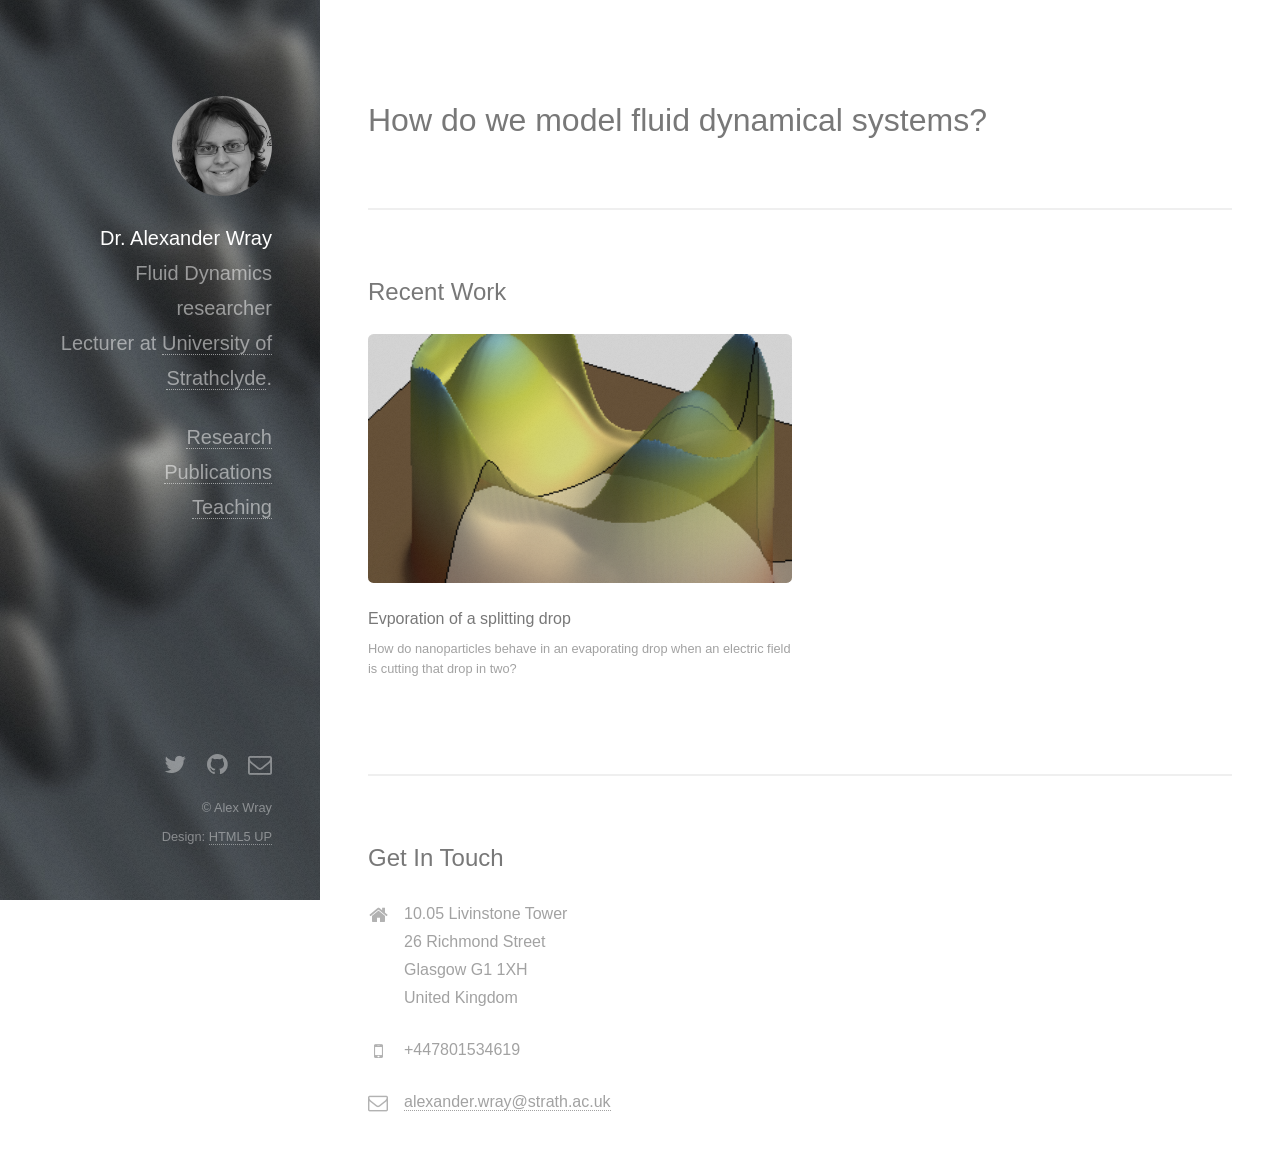
==== commit b3617e00: "Try again" ====
--- a/index.html
+++ b/index.html
@@ -1,31 +1,6 @@
-<!doctype html>
-<html>
-  <head>
-    <meta charset="utf-8">
-    <title>Dr. Alexander Wray</title>
-    <meta name="description" content="">
-    <meta name="viewport" content="width=device-width">
-    <!-- Place favicon.ico and apple-touch-icon.png in the root directory -->
-    <!-- build:css(.) styles/vendor.css -->
-    <!-- bower:css -->
-    <link rel="stylesheet" href="bower_components/bootstrap/dist/css/bootstrap.css" />
-    <!-- endbower -->
-    <!-- endbuild -->
-    <!-- build:css(.tmp) styles/main.css -->
-    <link rel="stylesheet" href="styles/main.css">
-    <link rel="stylesheet" href="styles/html5up.css">
-    <!-- endbuild -->
-
-    <!--<link rel="stylesheet" href="https://use.fontawesome.com/releases/v5.5.0/css/all.css" integrity="sha384-B4dIYHKNBt8Bc12p+WXckhzcICo0wtJAoU8YZTY5qE0Id1GSseTk6S+L3BlXeVIU" crossorigin="anonymous">-->
-  </head>
-  <body ng-app="newAngularApp" ng-controller="IndexCtrl as indexCtrl">
-    <!--[if lte IE 8]>
+<!doctype html> <html> <head> <meta charset="utf-8"> <title>Dr. Alexander Wray</title> <meta name="description" content=""> <meta name="viewport" content="width=device-width"> <!-- Place favicon.ico and apple-touch-icon.png in the root directory --> <link rel="stylesheet" href="styles/vendor.css"> <link rel="stylesheet" href="styles/main.css"> <!--<link rel="stylesheet" href="https://use.fontawesome.com/releases/v5.5.0/css/all.css" integrity="sha384-B4dIYHKNBt8Bc12p+WXckhzcICo0wtJAoU8YZTY5qE0Id1GSseTk6S+L3BlXeVIU" crossorigin="anonymous">--> </head> <body ng-app="newAngularApp" ng-controller="IndexCtrl as indexCtrl"> <!--[if lte IE 8]>
       <p class="browsehappy">You are using an <strong>outdated</strong> browser. Please <a href="http://browsehappy.com/">upgrade your browser</a> to improve your experience.</p>
-    <![endif]-->
-
-    <!-- Add your site or application content here -->
-
-    <!--
+    <![endif]--> <!-- Add your site or application content here --> <!--
     <div class="header">
       <div class="navbar navbar-default" role="navigation">
         <div class="container">
@@ -67,95 +42,10 @@
         <p><span class="glyphicon glyphicon-heart"></span> from the Yeoman team test</p>
       </div>
     </div>
-    -->
-
-    <!-- Header -->
-      <header id="header">
-        <div class="inner">
-          <a class="image avatar" href="" ui-sref="home"><img src="images/avatar.jpg" alt="" /></a>
-          <h1><strong>Dr. Alexander Wray</strong></h1>
-          <h1>Fluid Dynamics researcher</h1>
-          <h1>Lecturer at <a href="https://www.strath.ac.uk/">University of Strathclyde</a>.</h1> <p />
-
-          <h1 class="sideContainer">
-            <div class="sideLinks">
-              <a href="" ui-sref="research" ng-class="indexCtrl.name=='research'?'activeLink':''">Research</a>
-            </div>
-            <div class="sideLinks">
-              <a href="" ui-sref="publications" ng-class="indexCtrl.name=='publications'?'activeLink':''">Publications</a>
-            </div>
-            <div class="sideLinks">
-              <a href="" ui-sref="teaching" ng-class="indexCtrl.name=='teaching'?'activeLink':''">Teaching</a>
-            </div>
-          </h1>
-
-        </div>
-      </header>
-
-
-
-    <!-- Main -->
-      <div id="main" class="mainViewContainer"
-           ui-view>
-
-        
-
-      </div>
-
-    <!-- Footer -->
-      <footer id="footer">
-        <div class="inner">
-          <ul class="icons">
-            <li><a href="https://twitter.com/alexwwray" class="icon fa-twitter"><span class="label">Twitter</span></a></li>
-            <li><a href="https://github.com/wrayal/" class="icon fa-github"><span class="label">Github</span></a></li>
-            <li><a href="mailto:alexander.wray@strath.ac.uk" class="icon fa-envelope-o"><span class="label">Email</span></a></li>
-          </ul>
-          <ul class="copyright">
-            <li>&copy; Alex Wray</li><li>Design: <a href="http://html5up.net">HTML5 UP</a></li>
-          </ul>
-        </div>
-      </footer>
-
-
-    <!-- Google Analytics: change UA-XXXXX-X to be your site's ID -->
-     <script>
-       !function(A,n,g,u,l,a,r){A.GoogleAnalyticsObject=l,A[l]=A[l]||function(){
+    --> <!-- Header --> <header id="header"> <div class="inner"> <a class="image avatar" href="" ui-sref="home"><img src="images/avatar.jpg" alt=""></a> <h1><strong>Dr. Alexander Wray</strong></h1> <h1>Fluid Dynamics researcher</h1> <h1>Lecturer at <a href="https://www.strath.ac.uk/">University of Strathclyde</a>.</h1> <p> <h1 class="sideContainer"> <div class="sideLinks"> <a href="" ui-sref="research" ng-class="indexCtrl.name=='research'?'activeLink':''">Research</a> </div> <div class="sideLinks"> <a href="" ui-sref="publications" ng-class="indexCtrl.name=='publications'?'activeLink':''">Publications</a> </div> <div class="sideLinks"> <a href="" ui-sref="teaching" ng-class="indexCtrl.name=='teaching'?'activeLink':''">Teaching</a> </div> </h1> </div> </header> <!-- Main --> <div id="main" class="mainViewContainer" ui-view> </div> <!-- Footer --> <footer id="footer"> <div class="inner"> <ul class="icons"> <li><a href="https://twitter.com/alexwwray" class="icon fa-twitter"><span class="label">Twitter</span></a></li> <li><a href="https://github.com/wrayal/" class="icon fa-github"><span class="label">Github</span></a></li> <li><a href="mailto:alexander.wray@strath.ac.uk" class="icon fa-envelope-o"><span class="label">Email</span></a></li> </ul> <ul class="copyright"> <li>&copy; Alex Wray</li><li>Design: <a href="http://html5up.net">HTML5 UP</a></li> </ul> </div> </footer> <!-- Google Analytics: change UA-XXXXX-X to be your site's ID --> <script>!function(A,n,g,u,l,a,r){A.GoogleAnalyticsObject=l,A[l]=A[l]||function(){
        (A[l].q=A[l].q||[]).push(arguments)},A[l].l=+new Date,a=n.createElement(g),
        r=n.getElementsByTagName(g)[0],a.src=u,r.parentNode.insertBefore(a,r)
        }(window,document,'script','https://www.google-analytics.com/analytics.js','ga');
 
        ga('create', 'UA-XXXXX-X');
-       ga('send', 'pageview');
-    </script>
-
-    <!-- build:js(.) scripts/vendor.js -->
-    <!-- bower:js -->
-    <script src="bower_components/jquery/dist/jquery.js"></script>
-    <script src="bower_components/angular/angular.js"></script>
-    <script src="bower_components/bootstrap/dist/js/bootstrap.js"></script>
-    <script src="bower_components/angular-route/angular-route.js"></script>
-    <script src="bower_components/angular-sanitize/angular-sanitize.js"></script>
-    <script src="bower_components/angular-touch/angular-touch.js"></script>
-    <!-- endbower -->
-    <!-- endbuild -->
-
-        <!-- build:js({.tmp,app}) scripts/scripts.js -->
-        <script src="scripts/app.js"></script>
-        <script src="scripts/controllers/main.js"></script>
-        <script src="scripts/controllers/about.js"></script>
-        <script src="scripts/libraries/angular-ui-router.min.js"></script>
-
-        <script src="research/research.controller.js"></script>
-        <script src="teaching/teaching.controller.js"></script>
-        <script src="publications/publications.controller.js"></script>
-        <script src="publications/publications.service.js"></script>
-        <script src="index.controller.js"></script>
-
-        <script src="scripts/5upScripts/breakpoints.min.js"></script>
-        <script src="scripts/5upScripts/browser.min.js"></script>
-        <script src="scripts/5upScripts/main.js"></script>
-        <script src="scripts/5upScripts/jquery.poptrox.min.js"></script>
-        <script src="scripts/5upScripts/util.js"></script>
-        <!-- endbuild -->
-</body>
-</html>
+       ga('send', 'pageview');</script> <script src="scripts/vendor.js"></script> <script src="scripts/scripts.js"></script> </body> </html>
--- a/styles/main.css
+++ b/styles/main.css
@@ -1,113 +1,4 @@
-.browsehappy {
-  margin: 0.2em 0;
-  background: #ccc;
-  color: #000;
-  padding: 0.2em 0;
-}
-
-body {
-  padding: 0;
-}
-
-/* Everything but the jumbotron gets side spacing for mobile first views */
-.header,
-.marketing,
-.footer {
-  padding-left: 15px;
-  padding-right: 15px;
-}
-
-/* Custom page header */
-.header {
-  border-bottom: 1px solid #e5e5e5;
-  margin-bottom: 10px;
-}
-/* Make the masthead heading the same height as the navigation */
-.header h3 {
-  margin-top: 0;
-  margin-bottom: 0;
-  line-height: 40px;
-  padding-bottom: 19px;
-}
-
-/* Custom page footer */
-.footer {
-  padding-top: 19px;
-  color: #777;
-  border-top: 1px solid #e5e5e5;
-}
-
-.container-narrow > hr {
-  margin: 30px 0;
-}
-
-/* Main marketing message and sign up button */
-.jumbotron {
-  text-align: center;
-  border-bottom: 1px solid #e5e5e5;
-}
-.jumbotron .btn {
-  font-size: 21px;
-  padding: 14px 24px;
-}
-
-/* Supporting marketing content */
-.marketing {
-  margin: 40px 0;
-}
-.marketing p + h4 {
-  margin-top: 28px;
-}
-
-/* Responsive: Portrait tablets and up */
-@media screen and (min-width: 768px) {
-  .container {
-    max-width: 730px;
-  }
-
-  /* Remove the padding we set earlier */
-  .header,
-  .marketing,
-  .footer {
-    padding-left: 0;
-    padding-right: 0;
-  }
-  /* Space out the masthead */
-  .header {
-    margin-bottom: 30px;
-  }
-  /* Remove the bottom border on the jumbotron for visual effect */
-  .jumbotron {
-    border-bottom: 0;
-  }
-}
-
-@media screen and (min-width: 1000px) {
-  .sideLinks {
-    display:inline-block;
-    text-align:right;
-    padding-left:20px;
-  }
-
-  .sideContainer {
-    width:100%;
-    float:right;
-  }
-}
-
-@media screen and (max-width: 1000px) {
-  .sideLinks {
-    display:inline-block;
-    padding:10px;
-  }
-
-  .sideContainer {
-    width:100%;
-    float:center;
-  }
-}
-
-.activeLink {
-  background-color:#a2a2a2;
-  color:#828282 !important;
-}
+.header,.jumbotron{border-bottom:1px solid #e5e5e5}.fa,.fa-stack{display:inline-block}.browsehappy{margin:.2em 0;background:#ccc;color:#000;padding:.2em 0}.footer,.header,.marketing{padding-left:15px;padding-right:15px}.header{margin-bottom:10px}.header h3{margin-top:0;margin-bottom:0;line-height:40px;padding-bottom:19px}.footer{padding-top:19px;color:#777;border-top:1px solid #e5e5e5}.container-narrow>hr{margin:30px 0}.jumbotron{text-align:center}.jumbotron .btn{font-size:21px;padding:14px 24px}.marketing{margin:40px 0}.fa.fa-pull-left,.fa.pull-left{margin-right:.3em}.marketing p+h4{margin-top:28px}@media screen and (min-width:768px){.container{max-width:730px}.footer,.header,.marketing{padding-left:0;padding-right:0}.header{margin-bottom:30px}.jumbotron{border-bottom:0}}@media screen and (min-width:1000px){.sideLinks{display:inline-block;text-align:right;padding-left:20px}.sideContainer{width:100%;float:right}}@media screen and (max-width:1000px){.sideLinks{display:inline-block;padding:10px}.sideContainer{width:100%;float:center}}.activeLink{background-color:#a2a2a2;color:#828282!important}/*!
+ *  Font Awesome 4.7.0 by @davegandy - http://fontawesome.io - @fontawesome
+ *  License - http://fontawesome.io/license (Font: SIL OFL 1.1, CSS: MIT License)
+ */@font-face{font-family:FontAwesome;src:url(../fonts/fontawesome-webfont.eot?v=4.7.0);src:url(../fonts/fontawesome-webfont.eot?#iefix&v=4.7.0) format('embedded-opentype'),url(../fonts/fontawesome-webfont.woff2?v=4.7.0) format('woff2'),url(../fonts/fontawesome-webfont.woff?v=4.7.0) format('woff'),url(../fonts/fontawesome-webfont.ttf?v=4.7.0) format('truetype'),url(../fonts/fontawesome-webfont.svg?v=4.7.0#fontawesomeregular) format('svg');font-weight:400;font-style:normal}.fa{font:normal normal normal 14px/1 FontAwesome;font-size:inherit;text-rendering:auto;-webkit-font-smoothing:antialiased;-moz-osx-font-smoothing:grayscale}.fa-lg{font-size:1.33333333em;line-height:.75em;vertical-align:-15%}.fa-2x{font-size:2em}.fa-3x{font-size:3em}.fa-4x{font-size:4em}.fa-5x{font-size:5em}.fa-fw{width:1.28571429em;text-align:center}.fa-ul{padding-left:0;margin-left:2.14285714em;list-style-type:none}.fa.fa-pull-right,.fa.pull-right{margin-left:.3em}.fa-ul>li{position:relative}.fa-li{position:absolute;left:-2.14285714em;width:2.14285714em;top:.14285714em;text-align:center}.fa-li.fa-lg{left:-1.85714286em}.fa-border{padding:.2em .25em .15em;border:.08em solid #eee;border-radius:.1em}.fa-pull-left{float:left}.fa-pull-right,.pull-right{float:right}.pull-left{float:left}.fa-spin{animation:fa-spin 2s infinite linear}.fa-pulse{animation:fa-spin 1s infinite steps(8)}@keyframes fa-spin{0%{transform:rotate(0)}100%{transform:rotate(359deg)}}.fa-rotate-90{-ms-filter:"progid:DXImageTransform.Microsoft.BasicImage(rotation=1)";transform:rotate(90deg)}.fa-rotate-180{-ms-filter:"progid:DXImageTransform.Microsoft.BasicImage(rotation=2)";transform:rotate(180deg)}.fa-rotate-270{-ms-filter:"progid:DXImageTransform.Microsoft.BasicImage(rotation=3)";transform:rotate(270deg)}.fa-flip-horizontal{-ms-filter:"progid:DXImageTransform.Microsoft.BasicImage(rotation=0, mirror=1)";transform:scale(-1,1)}.fa-flip-vertical{-ms-filter:"progid:DXImageTransform.Microsoft.BasicImage(rotation=2, mirror=1)";transform:scale(1,-1)}:root .fa-flip-horizontal,:root .fa-flip-vertical,:root .fa-rotate-180,:root .fa-rotate-270,:root .fa-rotate-90{filter:none}.fa-stack{position:relative;width:2em;height:2em;line-height:2em;vertical-align:middle}.fa-stack-1x,.fa-stack-2x{position:absolute;left:0;width:100%;text-align:center}.fa-stack-1x{line-height:inherit}.fa-stack-2x{font-size:2em}.fa-inverse{color:#fff}b,h1,h2,h3,h4,h5,h6,label,select option,strong,table th{color:#787878}.fa-glass:before{content:"\f000"}.fa-music:before{content:"\f001"}.fa-search:before{content:"\f002"}.fa-envelope-o:before{content:"\f003"}.fa-heart:before{content:"\f004"}.fa-star:before{content:"\f005"}.fa-star-o:before{content:"\f006"}.fa-user:before{content:"\f007"}.fa-film:before{content:"\f008"}.fa-th-large:before{content:"\f009"}.fa-th:before{content:"\f00a"}.fa-th-list:before{content:"\f00b"}.fa-check:before{content:"\f00c"}.fa-close:before,.fa-remove:before,.fa-times:before{content:"\f00d"}.fa-search-plus:before{content:"\f00e"}.fa-search-minus:before{content:"\f010"}.fa-power-off:before{content:"\f011"}.fa-signal:before{content:"\f012"}.fa-cog:before,.fa-gear:before{content:"\f013"}.fa-trash-o:before{content:"\f014"}.fa-home:before{content:"\f015"}.fa-file-o:before{content:"\f016"}.fa-clock-o:before{content:"\f017"}.fa-road:before{content:"\f018"}.fa-download:before{content:"\f019"}.fa-arrow-circle-o-down:before{content:"\f01a"}.fa-arrow-circle-o-up:before{content:"\f01b"}.fa-inbox:before{content:"\f01c"}.fa-play-circle-o:before{content:"\f01d"}.fa-repeat:before,.fa-rotate-right:before{content:"\f01e"}.fa-refresh:before{content:"\f021"}.fa-list-alt:before{content:"\f022"}.fa-lock:before{content:"\f023"}.fa-flag:before{content:"\f024"}.fa-headphones:before{content:"\f025"}.fa-volume-off:before{content:"\f026"}.fa-volume-down:before{content:"\f027"}.fa-volume-up:before{content:"\f028"}.fa-qrcode:before{content:"\f029"}.fa-barcode:before{content:"\f02a"}.fa-tag:before{content:"\f02b"}.fa-tags:before{content:"\f02c"}.fa-book:before{content:"\f02d"}.fa-bookmark:before{content:"\f02e"}.fa-print:before{content:"\f02f"}.fa-camera:before{content:"\f030"}.fa-font:before{content:"\f031"}.fa-bold:before{content:"\f032"}.fa-italic:before{content:"\f033"}.fa-text-height:before{content:"\f034"}.fa-text-width:before{content:"\f035"}.fa-align-left:before{content:"\f036"}.fa-align-center:before{content:"\f037"}.fa-align-right:before{content:"\f038"}.fa-align-justify:before{content:"\f039"}.fa-list:before{content:"\f03a"}.fa-dedent:before,.fa-outdent:before{content:"\f03b"}.fa-indent:before{content:"\f03c"}.fa-video-camera:before{content:"\f03d"}.fa-image:before,.fa-photo:before,.fa-picture-o:before{content:"\f03e"}.fa-pencil:before{content:"\f040"}.fa-map-marker:before{content:"\f041"}.fa-adjust:before{content:"\f042"}.fa-tint:before{content:"\f043"}.fa-edit:before,.fa-pencil-square-o:before{content:"\f044"}.fa-share-square-o:before{content:"\f045"}.fa-check-square-o:before{content:"\f046"}.fa-arrows:before{content:"\f047"}.fa-step-backward:before{content:"\f048"}.fa-fast-backward:before{content:"\f049"}.fa-backward:before{content:"\f04a"}.fa-play:before{content:"\f04b"}.fa-pause:before{content:"\f04c"}.fa-stop:before{content:"\f04d"}.fa-forward:before{content:"\f04e"}.fa-fast-forward:before{content:"\f050"}.fa-step-forward:before{content:"\f051"}.fa-eject:before{content:"\f052"}.fa-chevron-left:before{content:"\f053"}.fa-chevron-right:before{content:"\f054"}.fa-plus-circle:before{content:"\f055"}.fa-minus-circle:before{content:"\f056"}.fa-times-circle:before{content:"\f057"}.fa-check-circle:before{content:"\f058"}.fa-question-circle:before{content:"\f059"}.fa-info-circle:before{content:"\f05a"}.fa-crosshairs:before{content:"\f05b"}.fa-times-circle-o:before{content:"\f05c"}.fa-check-circle-o:before{content:"\f05d"}.fa-ban:before{content:"\f05e"}.fa-arrow-left:before{content:"\f060"}.fa-arrow-right:before{content:"\f061"}.fa-arrow-up:before{content:"\f062"}.fa-arrow-down:before{content:"\f063"}.fa-mail-forward:before,.fa-share:before{content:"\f064"}.fa-expand:before{content:"\f065"}.fa-compress:before{content:"\f066"}.fa-plus:before{content:"\f067"}.fa-minus:before{content:"\f068"}.fa-asterisk:before{content:"\f069"}.fa-exclamation-circle:before{content:"\f06a"}.fa-gift:before{content:"\f06b"}.fa-leaf:before{content:"\f06c"}.fa-fire:before{content:"\f06d"}.fa-eye:before{content:"\f06e"}.fa-eye-slash:before{content:"\f070"}.fa-exclamation-triangle:before,.fa-warning:before{content:"\f071"}.fa-plane:before{content:"\f072"}.fa-calendar:before{content:"\f073"}.fa-random:before{content:"\f074"}.fa-comment:before{content:"\f075"}.fa-magnet:before{content:"\f076"}.fa-chevron-up:before{content:"\f077"}.fa-chevron-down:before{content:"\f078"}.fa-retweet:before{content:"\f079"}.fa-shopping-cart:before{content:"\f07a"}.fa-folder:before{content:"\f07b"}.fa-folder-open:before{content:"\f07c"}.fa-arrows-v:before{content:"\f07d"}.fa-arrows-h:before{content:"\f07e"}.fa-bar-chart-o:before,.fa-bar-chart:before{content:"\f080"}.fa-twitter-square:before{content:"\f081"}.fa-facebook-square:before{content:"\f082"}.fa-camera-retro:before{content:"\f083"}.fa-key:before{content:"\f084"}.fa-cogs:before,.fa-gears:before{content:"\f085"}.fa-comments:before{content:"\f086"}.fa-thumbs-o-up:before{content:"\f087"}.fa-thumbs-o-down:before{content:"\f088"}.fa-star-half:before{content:"\f089"}.fa-heart-o:before{content:"\f08a"}.fa-sign-out:before{content:"\f08b"}.fa-linkedin-square:before{content:"\f08c"}.fa-thumb-tack:before{content:"\f08d"}.fa-external-link:before{content:"\f08e"}.fa-sign-in:before{content:"\f090"}.fa-trophy:before{content:"\f091"}.fa-github-square:before{content:"\f092"}.fa-upload:before{content:"\f093"}.fa-lemon-o:before{content:"\f094"}.fa-phone:before{content:"\f095"}.fa-square-o:before{content:"\f096"}.fa-bookmark-o:before{content:"\f097"}.fa-phone-square:before{content:"\f098"}.fa-twitter:before{content:"\f099"}.fa-facebook-f:before,.fa-facebook:before{content:"\f09a"}.fa-github:before{content:"\f09b"}.fa-unlock:before{content:"\f09c"}.fa-credit-card:before{content:"\f09d"}.fa-feed:before,.fa-rss:before{content:"\f09e"}.fa-hdd-o:before{content:"\f0a0"}.fa-bullhorn:before{content:"\f0a1"}.fa-bell:before{content:"\f0f3"}.fa-certificate:before{content:"\f0a3"}.fa-hand-o-right:before{content:"\f0a4"}.fa-hand-o-left:before{content:"\f0a5"}.fa-hand-o-up:before{content:"\f0a6"}.fa-hand-o-down:before{content:"\f0a7"}.fa-arrow-circle-left:before{content:"\f0a8"}.fa-arrow-circle-right:before{content:"\f0a9"}.fa-arrow-circle-up:before{content:"\f0aa"}.fa-arrow-circle-down:before{content:"\f0ab"}.fa-globe:before{content:"\f0ac"}.fa-wrench:before{content:"\f0ad"}.fa-tasks:before{content:"\f0ae"}.fa-filter:before{content:"\f0b0"}.fa-briefcase:before{content:"\f0b1"}.fa-arrows-alt:before{content:"\f0b2"}.fa-group:before,.fa-users:before{content:"\f0c0"}.fa-chain:before,.fa-link:before{content:"\f0c1"}.fa-cloud:before{content:"\f0c2"}.fa-flask:before{content:"\f0c3"}.fa-cut:before,.fa-scissors:before{content:"\f0c4"}.fa-copy:before,.fa-files-o:before{content:"\f0c5"}.fa-paperclip:before{content:"\f0c6"}.fa-floppy-o:before,.fa-save:before{content:"\f0c7"}.fa-square:before{content:"\f0c8"}.fa-bars:before,.fa-navicon:before,.fa-reorder:before{content:"\f0c9"}.fa-list-ul:before{content:"\f0ca"}.fa-list-ol:before{content:"\f0cb"}.fa-strikethrough:before{content:"\f0cc"}.fa-underline:before{content:"\f0cd"}.fa-table:before{content:"\f0ce"}.fa-magic:before{content:"\f0d0"}.fa-truck:before{content:"\f0d1"}.fa-pinterest:before{content:"\f0d2"}.fa-pinterest-square:before{content:"\f0d3"}.fa-google-plus-square:before{content:"\f0d4"}.fa-google-plus:before{content:"\f0d5"}.fa-money:before{content:"\f0d6"}.fa-caret-down:before{content:"\f0d7"}.fa-caret-up:before{content:"\f0d8"}.fa-caret-left:before{content:"\f0d9"}.fa-caret-right:before{content:"\f0da"}.fa-columns:before{content:"\f0db"}.fa-sort:before,.fa-unsorted:before{content:"\f0dc"}.fa-sort-desc:before,.fa-sort-down:before{content:"\f0dd"}.fa-sort-asc:before,.fa-sort-up:before{content:"\f0de"}.fa-envelope:before{content:"\f0e0"}.fa-linkedin:before{content:"\f0e1"}.fa-rotate-left:before,.fa-undo:before{content:"\f0e2"}.fa-gavel:before,.fa-legal:before{content:"\f0e3"}.fa-dashboard:before,.fa-tachometer:before{content:"\f0e4"}.fa-comment-o:before{content:"\f0e5"}.fa-comments-o:before{content:"\f0e6"}.fa-bolt:before,.fa-flash:before{content:"\f0e7"}.fa-sitemap:before{content:"\f0e8"}.fa-umbrella:before{content:"\f0e9"}.fa-clipboard:before,.fa-paste:before{content:"\f0ea"}.fa-lightbulb-o:before{content:"\f0eb"}.fa-exchange:before{content:"\f0ec"}.fa-cloud-download:before{content:"\f0ed"}.fa-cloud-upload:before{content:"\f0ee"}.fa-user-md:before{content:"\f0f0"}.fa-stethoscope:before{content:"\f0f1"}.fa-suitcase:before{content:"\f0f2"}.fa-bell-o:before{content:"\f0a2"}.fa-coffee:before{content:"\f0f4"}.fa-cutlery:before{content:"\f0f5"}.fa-file-text-o:before{content:"\f0f6"}.fa-building-o:before{content:"\f0f7"}.fa-hospital-o:before{content:"\f0f8"}.fa-ambulance:before{content:"\f0f9"}.fa-medkit:before{content:"\f0fa"}.fa-fighter-jet:before{content:"\f0fb"}.fa-beer:before{content:"\f0fc"}.fa-h-square:before{content:"\f0fd"}.fa-plus-square:before{content:"\f0fe"}.fa-angle-double-left:before{content:"\f100"}.fa-angle-double-right:before{content:"\f101"}.fa-angle-double-up:before{content:"\f102"}.fa-angle-double-down:before{content:"\f103"}.fa-angle-left:before{content:"\f104"}.fa-angle-right:before{content:"\f105"}.fa-angle-up:before{content:"\f106"}.fa-angle-down:before{content:"\f107"}.fa-desktop:before{content:"\f108"}.fa-laptop:before{content:"\f109"}.fa-tablet:before{content:"\f10a"}.fa-mobile-phone:before,.fa-mobile:before{content:"\f10b"}.fa-circle-o:before{content:"\f10c"}.fa-quote-left:before{content:"\f10d"}.fa-quote-right:before{content:"\f10e"}.fa-spinner:before{content:"\f110"}.fa-circle:before{content:"\f111"}.fa-mail-reply:before,.fa-reply:before{content:"\f112"}.fa-github-alt:before{content:"\f113"}.fa-folder-o:before{content:"\f114"}.fa-folder-open-o:before{content:"\f115"}.fa-smile-o:before{content:"\f118"}.fa-frown-o:before{content:"\f119"}.fa-meh-o:before{content:"\f11a"}.fa-gamepad:before{content:"\f11b"}.fa-keyboard-o:before{content:"\f11c"}.fa-flag-o:before{content:"\f11d"}.fa-flag-checkered:before{content:"\f11e"}.fa-terminal:before{content:"\f120"}.fa-code:before{content:"\f121"}.fa-mail-reply-all:before,.fa-reply-all:before{content:"\f122"}.fa-star-half-empty:before,.fa-star-half-full:before,.fa-star-half-o:before{content:"\f123"}.fa-location-arrow:before{content:"\f124"}.fa-crop:before{content:"\f125"}.fa-code-fork:before{content:"\f126"}.fa-chain-broken:before,.fa-unlink:before{content:"\f127"}.fa-question:before{content:"\f128"}.fa-info:before{content:"\f129"}.fa-exclamation:before{content:"\f12a"}.fa-superscript:before{content:"\f12b"}.fa-subscript:before{content:"\f12c"}.fa-eraser:before{content:"\f12d"}.fa-puzzle-piece:before{content:"\f12e"}.fa-microphone:before{content:"\f130"}.fa-microphone-slash:before{content:"\f131"}.fa-shield:before{content:"\f132"}.fa-calendar-o:before{content:"\f133"}.fa-fire-extinguisher:before{content:"\f134"}.fa-rocket:before{content:"\f135"}.fa-maxcdn:before{content:"\f136"}.fa-chevron-circle-left:before{content:"\f137"}.fa-chevron-circle-right:before{content:"\f138"}.fa-chevron-circle-up:before{content:"\f139"}.fa-chevron-circle-down:before{content:"\f13a"}.fa-html5:before{content:"\f13b"}.fa-css3:before{content:"\f13c"}.fa-anchor:before{content:"\f13d"}.fa-unlock-alt:before{content:"\f13e"}.fa-bullseye:before{content:"\f140"}.fa-ellipsis-h:before{content:"\f141"}.fa-ellipsis-v:before{content:"\f142"}.fa-rss-square:before{content:"\f143"}.fa-play-circle:before{content:"\f144"}.fa-ticket:before{content:"\f145"}.fa-minus-square:before{content:"\f146"}.fa-minus-square-o:before{content:"\f147"}.fa-level-up:before{content:"\f148"}.fa-level-down:before{content:"\f149"}.fa-check-square:before{content:"\f14a"}.fa-pencil-square:before{content:"\f14b"}.fa-external-link-square:before{content:"\f14c"}.fa-share-square:before{content:"\f14d"}.fa-compass:before{content:"\f14e"}.fa-caret-square-o-down:before,.fa-toggle-down:before{content:"\f150"}.fa-caret-square-o-up:before,.fa-toggle-up:before{content:"\f151"}.fa-caret-square-o-right:before,.fa-toggle-right:before{content:"\f152"}.fa-eur:before,.fa-euro:before{content:"\f153"}.fa-gbp:before{content:"\f154"}.fa-dollar:before,.fa-usd:before{content:"\f155"}.fa-inr:before,.fa-rupee:before{content:"\f156"}.fa-cny:before,.fa-jpy:before,.fa-rmb:before,.fa-yen:before{content:"\f157"}.fa-rouble:before,.fa-rub:before,.fa-ruble:before{content:"\f158"}.fa-krw:before,.fa-won:before{content:"\f159"}.fa-bitcoin:before,.fa-btc:before{content:"\f15a"}.fa-file:before{content:"\f15b"}.fa-file-text:before{content:"\f15c"}.fa-sort-alpha-asc:before{content:"\f15d"}.fa-sort-alpha-desc:before{content:"\f15e"}.fa-sort-amount-asc:before{content:"\f160"}.fa-sort-amount-desc:before{content:"\f161"}.fa-sort-numeric-asc:before{content:"\f162"}.fa-sort-numeric-desc:before{content:"\f163"}.fa-thumbs-up:before{content:"\f164"}.fa-thumbs-down:before{content:"\f165"}.fa-youtube-square:before{content:"\f166"}.fa-youtube:before{content:"\f167"}.fa-xing:before{content:"\f168"}.fa-xing-square:before{content:"\f169"}.fa-youtube-play:before{content:"\f16a"}.fa-dropbox:before{content:"\f16b"}.fa-stack-overflow:before{content:"\f16c"}.fa-instagram:before{content:"\f16d"}.fa-flickr:before{content:"\f16e"}.fa-adn:before{content:"\f170"}.fa-bitbucket:before{content:"\f171"}.fa-bitbucket-square:before{content:"\f172"}.fa-tumblr:before{content:"\f173"}.fa-tumblr-square:before{content:"\f174"}.fa-long-arrow-down:before{content:"\f175"}.fa-long-arrow-up:before{content:"\f176"}.fa-long-arrow-left:before{content:"\f177"}.fa-long-arrow-right:before{content:"\f178"}.fa-apple:before{content:"\f179"}.fa-windows:before{content:"\f17a"}.fa-android:before{content:"\f17b"}.fa-linux:before{content:"\f17c"}.fa-dribbble:before{content:"\f17d"}.fa-skype:before{content:"\f17e"}.fa-foursquare:before{content:"\f180"}.fa-trello:before{content:"\f181"}.fa-female:before{content:"\f182"}.fa-male:before{content:"\f183"}.fa-gittip:before,.fa-gratipay:before{content:"\f184"}.fa-sun-o:before{content:"\f185"}.fa-moon-o:before{content:"\f186"}.fa-archive:before{content:"\f187"}.fa-bug:before{content:"\f188"}.fa-vk:before{content:"\f189"}.fa-weibo:before{content:"\f18a"}.fa-renren:before{content:"\f18b"}.fa-pagelines:before{content:"\f18c"}.fa-stack-exchange:before{content:"\f18d"}.fa-arrow-circle-o-right:before{content:"\f18e"}.fa-arrow-circle-o-left:before{content:"\f190"}.fa-caret-square-o-left:before,.fa-toggle-left:before{content:"\f191"}.fa-dot-circle-o:before{content:"\f192"}.fa-wheelchair:before{content:"\f193"}.fa-vimeo-square:before{content:"\f194"}.fa-try:before,.fa-turkish-lira:before{content:"\f195"}.fa-plus-square-o:before{content:"\f196"}.fa-space-shuttle:before{content:"\f197"}.fa-slack:before{content:"\f198"}.fa-envelope-square:before{content:"\f199"}.fa-wordpress:before{content:"\f19a"}.fa-openid:before{content:"\f19b"}.fa-bank:before,.fa-institution:before,.fa-university:before{content:"\f19c"}.fa-graduation-cap:before,.fa-mortar-board:before{content:"\f19d"}.fa-yahoo:before{content:"\f19e"}.fa-google:before{content:"\f1a0"}.fa-reddit:before{content:"\f1a1"}.fa-reddit-square:before{content:"\f1a2"}.fa-stumbleupon-circle:before{content:"\f1a3"}.fa-stumbleupon:before{content:"\f1a4"}.fa-delicious:before{content:"\f1a5"}.fa-digg:before{content:"\f1a6"}.fa-pied-piper-pp:before{content:"\f1a7"}.fa-pied-piper-alt:before{content:"\f1a8"}.fa-drupal:before{content:"\f1a9"}.fa-joomla:before{content:"\f1aa"}.fa-language:before{content:"\f1ab"}.fa-fax:before{content:"\f1ac"}.fa-building:before{content:"\f1ad"}.fa-child:before{content:"\f1ae"}.fa-paw:before{content:"\f1b0"}.fa-spoon:before{content:"\f1b1"}.fa-cube:before{content:"\f1b2"}.fa-cubes:before{content:"\f1b3"}.fa-behance:before{content:"\f1b4"}.fa-behance-square:before{content:"\f1b5"}.fa-steam:before{content:"\f1b6"}.fa-steam-square:before{content:"\f1b7"}.fa-recycle:before{content:"\f1b8"}.fa-automobile:before,.fa-car:before{content:"\f1b9"}.fa-cab:before,.fa-taxi:before{content:"\f1ba"}.fa-tree:before{content:"\f1bb"}.fa-spotify:before{content:"\f1bc"}.fa-deviantart:before{content:"\f1bd"}.fa-soundcloud:before{content:"\f1be"}.fa-database:before{content:"\f1c0"}.fa-file-pdf-o:before{content:"\f1c1"}.fa-file-word-o:before{content:"\f1c2"}.fa-file-excel-o:before{content:"\f1c3"}.fa-file-powerpoint-o:before{content:"\f1c4"}.fa-file-image-o:before,.fa-file-photo-o:before,.fa-file-picture-o:before{content:"\f1c5"}.fa-file-archive-o:before,.fa-file-zip-o:before{content:"\f1c6"}.fa-file-audio-o:before,.fa-file-sound-o:before{content:"\f1c7"}.fa-file-movie-o:before,.fa-file-video-o:before{content:"\f1c8"}.fa-file-code-o:before{content:"\f1c9"}.fa-vine:before{content:"\f1ca"}.fa-codepen:before{content:"\f1cb"}.fa-jsfiddle:before{content:"\f1cc"}.fa-life-bouy:before,.fa-life-buoy:before,.fa-life-ring:before,.fa-life-saver:before,.fa-support:before{content:"\f1cd"}.fa-circle-o-notch:before{content:"\f1ce"}.fa-ra:before,.fa-rebel:before,.fa-resistance:before{content:"\f1d0"}.fa-empire:before,.fa-ge:before{content:"\f1d1"}.fa-git-square:before{content:"\f1d2"}.fa-git:before{content:"\f1d3"}.fa-hacker-news:before,.fa-y-combinator-square:before,.fa-yc-square:before{content:"\f1d4"}.fa-tencent-weibo:before{content:"\f1d5"}.fa-qq:before{content:"\f1d6"}.fa-wechat:before,.fa-weixin:before{content:"\f1d7"}.fa-paper-plane:before,.fa-send:before{content:"\f1d8"}.fa-paper-plane-o:before,.fa-send-o:before{content:"\f1d9"}.fa-history:before{content:"\f1da"}.fa-circle-thin:before{content:"\f1db"}.fa-header:before{content:"\f1dc"}.fa-paragraph:before{content:"\f1dd"}.fa-sliders:before{content:"\f1de"}.fa-share-alt:before{content:"\f1e0"}.fa-share-alt-square:before{content:"\f1e1"}.fa-bomb:before{content:"\f1e2"}.fa-futbol-o:before,.fa-soccer-ball-o:before{content:"\f1e3"}.fa-tty:before{content:"\f1e4"}.fa-binoculars:before{content:"\f1e5"}.fa-plug:before{content:"\f1e6"}.fa-slideshare:before{content:"\f1e7"}.fa-twitch:before{content:"\f1e8"}.fa-yelp:before{content:"\f1e9"}.fa-newspaper-o:before{content:"\f1ea"}.fa-wifi:before{content:"\f1eb"}.fa-calculator:before{content:"\f1ec"}.fa-paypal:before{content:"\f1ed"}.fa-google-wallet:before{content:"\f1ee"}.fa-cc-visa:before{content:"\f1f0"}.fa-cc-mastercard:before{content:"\f1f1"}.fa-cc-discover:before{content:"\f1f2"}.fa-cc-amex:before{content:"\f1f3"}.fa-cc-paypal:before{content:"\f1f4"}.fa-cc-stripe:before{content:"\f1f5"}.fa-bell-slash:before{content:"\f1f6"}.fa-bell-slash-o:before{content:"\f1f7"}.fa-trash:before{content:"\f1f8"}.fa-copyright:before{content:"\f1f9"}.fa-at:before{content:"\f1fa"}.fa-eyedropper:before{content:"\f1fb"}.fa-paint-brush:before{content:"\f1fc"}.fa-birthday-cake:before{content:"\f1fd"}.fa-area-chart:before{content:"\f1fe"}.fa-pie-chart:before{content:"\f200"}.fa-line-chart:before{content:"\f201"}.fa-lastfm:before{content:"\f202"}.fa-lastfm-square:before{content:"\f203"}.fa-toggle-off:before{content:"\f204"}.fa-toggle-on:before{content:"\f205"}.fa-bicycle:before{content:"\f206"}.fa-bus:before{content:"\f207"}.fa-ioxhost:before{content:"\f208"}.fa-angellist:before{content:"\f209"}.fa-cc:before{content:"\f20a"}.fa-ils:before,.fa-shekel:before,.fa-sheqel:before{content:"\f20b"}.fa-meanpath:before{content:"\f20c"}.fa-buysellads:before{content:"\f20d"}.fa-connectdevelop:before{content:"\f20e"}.fa-dashcube:before{content:"\f210"}.fa-forumbee:before{content:"\f211"}.fa-leanpub:before{content:"\f212"}.fa-sellsy:before{content:"\f213"}.fa-shirtsinbulk:before{content:"\f214"}.fa-simplybuilt:before{content:"\f215"}.fa-skyatlas:before{content:"\f216"}.fa-cart-plus:before{content:"\f217"}.fa-cart-arrow-down:before{content:"\f218"}.fa-diamond:before{content:"\f219"}.fa-ship:before{content:"\f21a"}.fa-user-secret:before{content:"\f21b"}.fa-motorcycle:before{content:"\f21c"}.fa-street-view:before{content:"\f21d"}.fa-heartbeat:before{content:"\f21e"}.fa-venus:before{content:"\f221"}.fa-mars:before{content:"\f222"}.fa-mercury:before{content:"\f223"}.fa-intersex:before,.fa-transgender:before{content:"\f224"}.fa-transgender-alt:before{content:"\f225"}.fa-venus-double:before{content:"\f226"}.fa-mars-double:before{content:"\f227"}.fa-venus-mars:before{content:"\f228"}.fa-mars-stroke:before{content:"\f229"}.fa-mars-stroke-v:before{content:"\f22a"}.fa-mars-stroke-h:before{content:"\f22b"}.fa-neuter:before{content:"\f22c"}.fa-genderless:before{content:"\f22d"}.fa-facebook-official:before{content:"\f230"}.fa-pinterest-p:before{content:"\f231"}.fa-whatsapp:before{content:"\f232"}.fa-server:before{content:"\f233"}.fa-user-plus:before{content:"\f234"}.fa-user-times:before{content:"\f235"}.fa-bed:before,.fa-hotel:before{content:"\f236"}.fa-viacoin:before{content:"\f237"}.fa-train:before{content:"\f238"}.fa-subway:before{content:"\f239"}.fa-medium:before{content:"\f23a"}.fa-y-combinator:before,.fa-yc:before{content:"\f23b"}.fa-optin-monster:before{content:"\f23c"}.fa-opencart:before{content:"\f23d"}.fa-expeditedssl:before{content:"\f23e"}.fa-battery-4:before,.fa-battery-full:before,.fa-battery:before{content:"\f240"}.fa-battery-3:before,.fa-battery-three-quarters:before{content:"\f241"}.fa-battery-2:before,.fa-battery-half:before{content:"\f242"}.fa-battery-1:before,.fa-battery-quarter:before{content:"\f243"}.fa-battery-0:before,.fa-battery-empty:before{content:"\f244"}.fa-mouse-pointer:before{content:"\f245"}.fa-i-cursor:before{content:"\f246"}.fa-object-group:before{content:"\f247"}.fa-object-ungroup:before{content:"\f248"}.fa-sticky-note:before{content:"\f249"}.fa-sticky-note-o:before{content:"\f24a"}.fa-cc-jcb:before{content:"\f24b"}.fa-cc-diners-club:before{content:"\f24c"}.fa-clone:before{content:"\f24d"}.fa-balance-scale:before{content:"\f24e"}.fa-hourglass-o:before{content:"\f250"}.fa-hourglass-1:before,.fa-hourglass-start:before{content:"\f251"}.fa-hourglass-2:before,.fa-hourglass-half:before{content:"\f252"}.fa-hourglass-3:before,.fa-hourglass-end:before{content:"\f253"}.fa-hourglass:before{content:"\f254"}.fa-hand-grab-o:before,.fa-hand-rock-o:before{content:"\f255"}.fa-hand-paper-o:before,.fa-hand-stop-o:before{content:"\f256"}.fa-hand-scissors-o:before{content:"\f257"}.fa-hand-lizard-o:before{content:"\f258"}.fa-hand-spock-o:before{content:"\f259"}.fa-hand-pointer-o:before{content:"\f25a"}.fa-hand-peace-o:before{content:"\f25b"}.fa-trademark:before{content:"\f25c"}.fa-registered:before{content:"\f25d"}.fa-creative-commons:before{content:"\f25e"}.fa-gg:before{content:"\f260"}.fa-gg-circle:before{content:"\f261"}.fa-tripadvisor:before{content:"\f262"}.fa-odnoklassniki:before{content:"\f263"}.fa-odnoklassniki-square:before{content:"\f264"}.fa-get-pocket:before{content:"\f265"}.fa-wikipedia-w:before{content:"\f266"}.fa-safari:before{content:"\f267"}.fa-chrome:before{content:"\f268"}.fa-firefox:before{content:"\f269"}.fa-opera:before{content:"\f26a"}.fa-internet-explorer:before{content:"\f26b"}.fa-television:before,.fa-tv:before{content:"\f26c"}.fa-contao:before{content:"\f26d"}.fa-500px:before{content:"\f26e"}.fa-amazon:before{content:"\f270"}.fa-calendar-plus-o:before{content:"\f271"}.fa-calendar-minus-o:before{content:"\f272"}.fa-calendar-times-o:before{content:"\f273"}.fa-calendar-check-o:before{content:"\f274"}.fa-industry:before{content:"\f275"}.fa-map-pin:before{content:"\f276"}.fa-map-signs:before{content:"\f277"}.fa-map-o:before{content:"\f278"}.fa-map:before{content:"\f279"}.fa-commenting:before{content:"\f27a"}.fa-commenting-o:before{content:"\f27b"}.fa-houzz:before{content:"\f27c"}.fa-vimeo:before{content:"\f27d"}.fa-black-tie:before{content:"\f27e"}.fa-fonticons:before{content:"\f280"}.fa-reddit-alien:before{content:"\f281"}.fa-edge:before{content:"\f282"}.fa-credit-card-alt:before{content:"\f283"}.fa-codiepie:before{content:"\f284"}.fa-modx:before{content:"\f285"}.fa-fort-awesome:before{content:"\f286"}.fa-usb:before{content:"\f287"}.fa-product-hunt:before{content:"\f288"}.fa-mixcloud:before{content:"\f289"}.fa-scribd:before{content:"\f28a"}.fa-pause-circle:before{content:"\f28b"}.fa-pause-circle-o:before{content:"\f28c"}.fa-stop-circle:before{content:"\f28d"}.fa-stop-circle-o:before{content:"\f28e"}.fa-shopping-bag:before{content:"\f290"}.fa-shopping-basket:before{content:"\f291"}.fa-hashtag:before{content:"\f292"}.fa-bluetooth:before{content:"\f293"}.fa-bluetooth-b:before{content:"\f294"}.fa-percent:before{content:"\f295"}.fa-gitlab:before{content:"\f296"}.fa-wpbeginner:before{content:"\f297"}.fa-wpforms:before{content:"\f298"}.fa-envira:before{content:"\f299"}.fa-universal-access:before{content:"\f29a"}.fa-wheelchair-alt:before{content:"\f29b"}.fa-question-circle-o:before{content:"\f29c"}.fa-blind:before{content:"\f29d"}.fa-audio-description:before{content:"\f29e"}.fa-volume-control-phone:before{content:"\f2a0"}.fa-braille:before{content:"\f2a1"}.fa-assistive-listening-systems:before{content:"\f2a2"}.fa-american-sign-language-interpreting:before,.fa-asl-interpreting:before{content:"\f2a3"}.fa-deaf:before,.fa-deafness:before,.fa-hard-of-hearing:before{content:"\f2a4"}.fa-glide:before{content:"\f2a5"}.fa-glide-g:before{content:"\f2a6"}.fa-sign-language:before,.fa-signing:before{content:"\f2a7"}.fa-low-vision:before{content:"\f2a8"}.fa-viadeo:before{content:"\f2a9"}.fa-viadeo-square:before{content:"\f2aa"}.fa-snapchat:before{content:"\f2ab"}.fa-snapchat-ghost:before{content:"\f2ac"}.fa-snapchat-square:before{content:"\f2ad"}.fa-pied-piper:before{content:"\f2ae"}.fa-first-order:before{content:"\f2b0"}.fa-yoast:before{content:"\f2b1"}.fa-themeisle:before{content:"\f2b2"}.fa-google-plus-circle:before,.fa-google-plus-official:before{content:"\f2b3"}.fa-fa:before,.fa-font-awesome:before{content:"\f2b4"}.fa-handshake-o:before{content:"\f2b5"}.fa-envelope-open:before{content:"\f2b6"}.fa-envelope-open-o:before{content:"\f2b7"}.fa-linode:before{content:"\f2b8"}.fa-address-book:before{content:"\f2b9"}.fa-address-book-o:before{content:"\f2ba"}.fa-address-card:before,.fa-vcard:before{content:"\f2bb"}.fa-address-card-o:before,.fa-vcard-o:before{content:"\f2bc"}.fa-user-circle:before{content:"\f2bd"}.fa-user-circle-o:before{content:"\f2be"}.fa-user-o:before{content:"\f2c0"}.fa-id-badge:before{content:"\f2c1"}.fa-drivers-license:before,.fa-id-card:before{content:"\f2c2"}.fa-drivers-license-o:before,.fa-id-card-o:before{content:"\f2c3"}.fa-quora:before{content:"\f2c4"}.fa-free-code-camp:before{content:"\f2c5"}.fa-telegram:before{content:"\f2c6"}.fa-thermometer-4:before,.fa-thermometer-full:before,.fa-thermometer:before{content:"\f2c7"}.fa-thermometer-3:before,.fa-thermometer-three-quarters:before{content:"\f2c8"}.fa-thermometer-2:before,.fa-thermometer-half:before{content:"\f2c9"}.fa-thermometer-1:before,.fa-thermometer-quarter:before{content:"\f2ca"}.fa-thermometer-0:before,.fa-thermometer-empty:before{content:"\f2cb"}.fa-shower:before{content:"\f2cc"}.fa-bath:before,.fa-bathtub:before,.fa-s15:before{content:"\f2cd"}.fa-podcast:before{content:"\f2ce"}.fa-window-maximize:before{content:"\f2d0"}.fa-window-minimize:before{content:"\f2d1"}.fa-window-restore:before{content:"\f2d2"}.fa-times-rectangle:before,.fa-window-close:before{content:"\f2d3"}.fa-times-rectangle-o:before,.fa-window-close-o:before{content:"\f2d4"}.fa-bandcamp:before{content:"\f2d5"}.fa-grav:before{content:"\f2d6"}.fa-etsy:before{content:"\f2d7"}.fa-imdb:before{content:"\f2d8"}.fa-ravelry:before{content:"\f2d9"}.fa-eercast:before{content:"\f2da"}.fa-microchip:before{content:"\f2db"}.fa-snowflake-o:before{content:"\f2dc"}.fa-superpowers:before{content:"\f2dd"}.fa-wpexplorer:before{content:"\f2de"}.fa-meetup:before{content:"\f2e0"}.sr-only{position:absolute;width:1px;height:1px;padding:0;margin:-1px;overflow:hidden;clip:rect(0,0,0,0);border:0}.sr-only-focusable:active,.sr-only-focusable:focus{position:static;width:auto;height:auto;margin:0;overflow:visible;clip:auto}.table-wrapper,pre{-webkit-overflow-scrolling:touch}a,abbr,acronym,address,applet,article,aside,audio,b,big,blockquote,body,canvas,caption,center,cite,code,dd,del,details,dfn,div,dl,dt,em,embed,fieldset,figcaption,figure,footer,form,h1,h2,h3,h4,h5,h6,header,hgroup,html,i,iframe,img,ins,kbd,label,legend,li,mark,menu,nav,object,ol,output,p,pre,q,ruby,s,samp,section,small,span,strike,strong,sub,summary,sup,table,tbody,td,tfoot,th,thead,time,tr,tt,u,ul,var,video{margin:0;padding:0;border:0;font:inherit;vertical-align:baseline}blockquote,em,i{font-style:italic}article,aside,details,figcaption,figure,footer,header,hgroup,menu,nav,section{display:block}blockquote,q{quotes:none}blockquote:after,blockquote:before,q:after,q:before{content:'';content:none}body{-webkit-text-size-adjust:none;background:#fff}mark{background-color:transparent;color:inherit}input::-moz-focus-inner{border:0;padding:0}input,select,textarea{-moz-appearance:none;-webkit-appearance:none;-ms-appearance:none;appearance:none}html{box-sizing:border-box}*,:after,:before{box-sizing:inherit}body.is-preload *,body.is-preload :after,body.is-preload :before{animation:none!important;transition:none!important}body,input,select,textarea{color:#a2a2a2;font-family:"Source Sans Pro",Helvetica,sans-serif;font-size:16pt;font-weight:400;line-height:1.75em}h1,h2,h3,h4,h5,h6{line-height:1.5em}a{transition:color .2s ease-in-out,border-color .2s ease-in-out;border-bottom:dotted 1px;color:#49bf9d;text-decoration:none}a:hover{border-bottom-color:transparent;color:#49bf9d!important;text-decoration:none}b,strong{font-weight:400}p{margin:0 0 2em}h1,h2,h3,h4,h5,h6{font-weight:400;margin:0 0 1em}h1 a,h2 a,h3 a,h4 a,h5 a,h6 a{color:inherit;text-decoration:none}h1{font-size:2em}h2{font-size:1.5em}h3{font-size:1.25em}h4{font-size:1.1em}h5{font-size:.9em}h6{font-size:.7em}.image.thumb:after,sub,sup{font-size:.8em}sub{position:relative;top:.5em}sup{position:relative;top:-.5em}code,pre{font-family:"Courier New",monospace;font-size:.9em}hr{border:0;border-bottom:solid 2px #efefef;margin:2em 0}hr.major{margin:3em 0}blockquote,pre{margin:0 0 2em}blockquote{border-left:solid 6px #efefef;padding:.5em 0 .5em 1.5em}code{background:#f7f7f7;border-radius:.35em;border:2px solid #efefef;margin:0 .25em;padding:.25em .65em}.icon:before,.poptrox-popup .closer:before,.poptrox-popup .loader:before,.poptrox-popup .nav-next:before,.poptrox-popup .nav-previous:before,input[type=checkbox]+label:before,input[type=radio]+label:before{-webkit-font-smoothing:antialiased;font-family:FontAwesome;font-style:normal}pre code{display:block;line-height:1.75em;padding:1em 1.5em;overflow-x:auto}.align-left{text-align:left}.align-center{text-align:center}.align-right{text-align:right}.container{margin:0 auto;max-width:calc(100% - 4em);width:100%}.row.gtr-0,.row.gtr-0.gtr-uniform,.row.gtr-25{margin-top:0}.container.xsmall{width:25%}.container.small{width:50%}.container.medium{width:75%}.container.large{width:125%}.container.xlarge{width:150%}.container.max{width:100%}@media screen and (max-width:980px){.container{width:100%!important;max-width:100%!important}}.row{display:flex;flex-wrap:wrap;box-sizing:border-box;align-items:stretch}.row.gtr-uniform>*>:last-child{margin-bottom:0}.row.aln-left{justify-content:flex-start}.row.aln-center{justify-content:center}.row.aln-right{justify-content:flex-end}.row.aln-top{align-items:flex-start}.row.aln-middle{align-items:center}.row.aln-bottom{align-items:flex-end}.row>.imp{order:-1}.row>.col-1{width:8.3333333333%}.row>.off-1{margin-left:8.3333333333%}.row>.col-2{width:16.6666666667%}.row>.off-2{margin-left:16.6666666667%}.row>.col-3{width:25%}.row>.off-3{margin-left:25%}.row>.col-4{width:33.3333333333%}.row>.off-4{margin-left:33.3333333333%}.row>.col-5{width:41.6666666667%}.row>.off-5{margin-left:41.6666666667%}.row>.col-6{width:50%}.row>.off-6{margin-left:50%}.row>.col-7{width:58.3333333333%}.row>.off-7{margin-left:58.3333333333%}.row>.col-8{width:66.6666666667%}.row>.off-8{margin-left:66.6666666667%}.row>.col-9{width:75%}.row>.off-9{margin-left:75%}.row>.col-10{width:83.3333333333%}.row>.off-10{margin-left:83.3333333333%}.row>.col-11{width:91.6666666667%}.row>.off-11{margin-left:91.6666666667%}.row>.col-12{width:100%}.row>.off-12{margin-left:100%}.row.gtr-0{margin-left:0}.row.gtr-0>*{padding:0}.row.gtr-0.gtr-uniform>*{padding-top:0}.row.gtr-25{margin-left:-.625em}.row.gtr-25>*{padding:0 0 0 .625em}.row.gtr-25.gtr-uniform{margin-top:-.625em}.row.gtr-25.gtr-uniform>*{padding-top:.625em}.row.gtr-50{margin-top:0;margin-left:-1.25em}.row.gtr-50>*{padding:0 0 0 1.25em}.row.gtr-50.gtr-uniform{margin-top:-1.25em}.row.gtr-50.gtr-uniform>*{padding-top:1.25em}.row{margin-top:0;margin-left:-2.5em}.row>*{box-sizing:border-box;padding:0 0 0 2.5em}.row.gtr-uniform{margin-top:-2.5em}.row.gtr-uniform>*{padding-top:2.5em}.row.gtr-150{margin-top:0;margin-left:-3.75em}.row.gtr-150>*{padding:0 0 0 3.75em}.row.gtr-150.gtr-uniform{margin-top:-3.75em}.row.gtr-150.gtr-uniform>*{padding-top:3.75em}.row.gtr-200{margin-top:0;margin-left:-5em}.row.gtr-200>*{padding:0 0 0 5em}.row.gtr-200.gtr-uniform{margin-top:-5em}.row.gtr-200.gtr-uniform>*{padding-top:5em}@media screen and (max-width:1800px){.row.gtr-0,.row.gtr-0.gtr-uniform,.row.gtr-25{margin-top:0}.row,.row>*{box-sizing:border-box}.row{display:flex;flex-wrap:wrap;align-items:stretch}.row.gtr-uniform>*>:last-child{margin-bottom:0}.row.aln-left{justify-content:flex-start}.row.aln-center{justify-content:center}.row.aln-right{justify-content:flex-end}.row.aln-top{align-items:flex-start}.row.aln-middle{align-items:center}.row.aln-bottom{align-items:flex-end}.row>.imp-xlarge{order:-1}.row>.col-1-xlarge{width:8.3333333333%}.row>.off-1-xlarge{margin-left:8.3333333333%}.row>.col-2-xlarge{width:16.6666666667%}.row>.off-2-xlarge{margin-left:16.6666666667%}.row>.col-3-xlarge{width:25%}.row>.off-3-xlarge{margin-left:25%}.row>.col-4-xlarge{width:33.3333333333%}.row>.off-4-xlarge{margin-left:33.3333333333%}.row>.col-5-xlarge{width:41.6666666667%}.row>.off-5-xlarge{margin-left:41.6666666667%}.row>.col-6-xlarge{width:50%}.row>.off-6-xlarge{margin-left:50%}.row>.col-7-xlarge{width:58.3333333333%}.row>.off-7-xlarge{margin-left:58.3333333333%}.row>.col-8-xlarge{width:66.6666666667%}.row>.off-8-xlarge{margin-left:66.6666666667%}.row>.col-9-xlarge{width:75%}.row>.off-9-xlarge{margin-left:75%}.row>.col-10-xlarge{width:83.3333333333%}.row>.off-10-xlarge{margin-left:83.3333333333%}.row>.col-11-xlarge{width:91.6666666667%}.row>.off-11-xlarge{margin-left:91.6666666667%}.row>.col-12-xlarge{width:100%}.row>.off-12-xlarge{margin-left:100%}.row.gtr-0{margin-left:0}.row.gtr-0>*{padding:0}.row.gtr-0.gtr-uniform>*{padding-top:0}.row.gtr-25{margin-left:-.625em}.row.gtr-25>*{padding:0 0 0 .625em}.row.gtr-25.gtr-uniform{margin-top:-.625em}.row.gtr-25.gtr-uniform>*{padding-top:.625em}.row.gtr-50{margin-top:0;margin-left:-1.25em}.row.gtr-50>*{padding:0 0 0 1.25em}.row.gtr-50.gtr-uniform{margin-top:-1.25em}.row.gtr-50.gtr-uniform>*{padding-top:1.25em}.row{margin-top:0;margin-left:-2.5em}.row>*{padding:0 0 0 2.5em}.row.gtr-uniform{margin-top:-2.5em}.row.gtr-uniform>*{padding-top:2.5em}.row.gtr-150{margin-top:0;margin-left:-3.75em}.row.gtr-150>*{padding:0 0 0 3.75em}.row.gtr-150.gtr-uniform{margin-top:-3.75em}.row.gtr-150.gtr-uniform>*{padding-top:3.75em}.row.gtr-200{margin-top:0;margin-left:-5em}.row.gtr-200>*{padding:0 0 0 5em}.row.gtr-200.gtr-uniform{margin-top:-5em}.row.gtr-200.gtr-uniform>*{padding-top:5em}}@media screen and (max-width:1280px){.row.gtr-0,.row.gtr-0.gtr-uniform,.row.gtr-25{margin-top:0}.row,.row>*{box-sizing:border-box}.row{display:flex;flex-wrap:wrap;align-items:stretch}.row.gtr-uniform>*>:last-child{margin-bottom:0}.row.aln-left{justify-content:flex-start}.row.aln-center{justify-content:center}.row.aln-right{justify-content:flex-end}.row.aln-top{align-items:flex-start}.row.aln-middle{align-items:center}.row.aln-bottom{align-items:flex-end}.row>.imp-large{order:-1}.row>.col-1-large{width:8.3333333333%}.row>.off-1-large{margin-left:8.3333333333%}.row>.col-2-large{width:16.6666666667%}.row>.off-2-large{margin-left:16.6666666667%}.row>.col-3-large{width:25%}.row>.off-3-large{margin-left:25%}.row>.col-4-large{width:33.3333333333%}.row>.off-4-large{margin-left:33.3333333333%}.row>.col-5-large{width:41.6666666667%}.row>.off-5-large{margin-left:41.6666666667%}.row>.col-6-large{width:50%}.row>.off-6-large{margin-left:50%}.row>.col-7-large{width:58.3333333333%}.row>.off-7-large{margin-left:58.3333333333%}.row>.col-8-large{width:66.6666666667%}.row>.off-8-large{margin-left:66.6666666667%}.row>.col-9-large{width:75%}.row>.off-9-large{margin-left:75%}.row>.col-10-large{width:83.3333333333%}.row>.off-10-large{margin-left:83.3333333333%}.row>.col-11-large{width:91.6666666667%}.row>.off-11-large{margin-left:91.6666666667%}.row>.col-12-large{width:100%}.row>.off-12-large{margin-left:100%}.row.gtr-0{margin-left:0}.row.gtr-0>*{padding:0}.row.gtr-0.gtr-uniform>*{padding-top:0}.row.gtr-25{margin-left:-.5em}.row.gtr-25>*{padding:0 0 0 .5em}.row.gtr-25.gtr-uniform{margin-top:-.5em}.row.gtr-25.gtr-uniform>*{padding-top:.5em}.row.gtr-50{margin-top:0;margin-left:-1em}.row.gtr-50>*{padding:0 0 0 1em}.row.gtr-50.gtr-uniform{margin-top:-1em}.row.gtr-50.gtr-uniform>*{padding-top:1em}.row{margin-top:0;margin-left:-2em}.row>*{padding:0 0 0 2em}.row.gtr-uniform{margin-top:-2em}.row.gtr-uniform>*{padding-top:2em}.row.gtr-150{margin-top:0;margin-left:-3em}.row.gtr-150>*{padding:0 0 0 3em}.row.gtr-150.gtr-uniform{margin-top:-3em}.row.gtr-150.gtr-uniform>*{padding-top:3em}.row.gtr-200{margin-top:0;margin-left:-4em}.row.gtr-200>*{padding:0 0 0 4em}.row.gtr-200.gtr-uniform{margin-top:-4em}.row.gtr-200.gtr-uniform>*{padding-top:4em}}@media screen and (max-width:980px){.row.gtr-0,.row.gtr-0.gtr-uniform,.row.gtr-25{margin-top:0}.row,.row>*{box-sizing:border-box}.row{display:flex;flex-wrap:wrap;align-items:stretch}.row.gtr-uniform>*>:last-child{margin-bottom:0}.row.aln-left{justify-content:flex-start}.row.aln-center{justify-content:center}.row.aln-right{justify-content:flex-end}.row.aln-top{align-items:flex-start}.row.aln-middle{align-items:center}.row.aln-bottom{align-items:flex-end}.row>.imp-medium{order:-1}.row>.col-1-medium{width:8.3333333333%}.row>.off-1-medium{margin-left:8.3333333333%}.row>.col-2-medium{width:16.6666666667%}.row>.off-2-medium{margin-left:16.6666666667%}.row>.col-3-medium{width:25%}.row>.off-3-medium{margin-left:25%}.row>.col-4-medium{width:33.3333333333%}.row>.off-4-medium{margin-left:33.3333333333%}.row>.col-5-medium{width:41.6666666667%}.row>.off-5-medium{margin-left:41.6666666667%}.row>.col-6-medium{width:50%}.row>.off-6-medium{margin-left:50%}.row>.col-7-medium{width:58.3333333333%}.row>.off-7-medium{margin-left:58.3333333333%}.row>.col-8-medium{width:66.6666666667%}.row>.off-8-medium{margin-left:66.6666666667%}.row>.col-9-medium{width:75%}.row>.off-9-medium{margin-left:75%}.row>.col-10-medium{width:83.3333333333%}.row>.off-10-medium{margin-left:83.3333333333%}.row>.col-11-medium{width:91.6666666667%}.row>.off-11-medium{margin-left:91.6666666667%}.row>.col-12-medium{width:100%}.row>.off-12-medium{margin-left:100%}.row.gtr-0{margin-left:0}.row.gtr-0>*{padding:0}.row.gtr-0.gtr-uniform>*{padding-top:0}.row.gtr-25{margin-left:-.5em}.row.gtr-25>*{padding:0 0 0 .5em}.row.gtr-25.gtr-uniform{margin-top:-.5em}.row.gtr-25.gtr-uniform>*{padding-top:.5em}.row.gtr-50{margin-top:0;margin-left:-1em}.row.gtr-50>*{padding:0 0 0 1em}.row.gtr-50.gtr-uniform{margin-top:-1em}.row.gtr-50.gtr-uniform>*{padding-top:1em}.row{margin-top:0;margin-left:-2em}.row>*{padding:0 0 0 2em}.row.gtr-uniform{margin-top:-2em}.row.gtr-uniform>*{padding-top:2em}.row.gtr-150{margin-top:0;margin-left:-3em}.row.gtr-150>*{padding:0 0 0 3em}.row.gtr-150.gtr-uniform{margin-top:-3em}.row.gtr-150.gtr-uniform>*{padding-top:3em}.row.gtr-200{margin-top:0;margin-left:-4em}.row.gtr-200>*{padding:0 0 0 4em}.row.gtr-200.gtr-uniform{margin-top:-4em}.row.gtr-200.gtr-uniform>*{padding-top:4em}}@media screen and (max-width:736px){.row.gtr-0,.row.gtr-0.gtr-uniform,.row.gtr-25{margin-top:0}.row,.row>*{box-sizing:border-box}.row{display:flex;flex-wrap:wrap;align-items:stretch}.row.gtr-uniform>*>:last-child{margin-bottom:0}.row.aln-left{justify-content:flex-start}.row.aln-center{justify-content:center}.row.aln-right{justify-content:flex-end}.row.aln-top{align-items:flex-start}.row.aln-middle{align-items:center}.row.aln-bottom{align-items:flex-end}.row>.imp-small{order:-1}.row>.col-1-small{width:8.3333333333%}.row>.off-1-small{margin-left:8.3333333333%}.row>.col-2-small{width:16.6666666667%}.row>.off-2-small{margin-left:16.6666666667%}.row>.col-3-small{width:25%}.row>.off-3-small{margin-left:25%}.row>.col-4-small{width:33.3333333333%}.row>.off-4-small{margin-left:33.3333333333%}.row>.col-5-small{width:41.6666666667%}.row>.off-5-small{margin-left:41.6666666667%}.row>.col-6-small{width:50%}.row>.off-6-small{margin-left:50%}.row>.col-7-small{width:58.3333333333%}.row>.off-7-small{margin-left:58.3333333333%}.row>.col-8-small{width:66.6666666667%}.row>.off-8-small{margin-left:66.6666666667%}.row>.col-9-small{width:75%}.row>.off-9-small{margin-left:75%}.row>.col-10-small{width:83.3333333333%}.row>.off-10-small{margin-left:83.3333333333%}.row>.col-11-small{width:91.6666666667%}.row>.off-11-small{margin-left:91.6666666667%}.row>.col-12-small{width:100%}.row>.off-12-small{margin-left:100%}.row.gtr-0{margin-left:0}.row.gtr-0>*{padding:0}.row.gtr-0.gtr-uniform>*{padding-top:0}.row.gtr-25{margin-left:-.375em}.row.gtr-25>*{padding:0 0 0 .375em}.row.gtr-25.gtr-uniform{margin-top:-.375em}.row.gtr-25.gtr-uniform>*{padding-top:.375em}.row.gtr-50{margin-top:0;margin-left:-.75em}.row.gtr-50>*{padding:0 0 0 .75em}.row.gtr-50.gtr-uniform{margin-top:-.75em}.row.gtr-50.gtr-uniform>*{padding-top:.75em}.row{margin-top:0;margin-left:-1.5em}.row>*{padding:0 0 0 1.5em}.row.gtr-uniform{margin-top:-1.5em}.row.gtr-uniform>*{padding-top:1.5em}.row.gtr-150{margin-top:0;margin-left:-2.25em}.row.gtr-150>*{padding:0 0 0 2.25em}.row.gtr-150.gtr-uniform{margin-top:-2.25em}.row.gtr-150.gtr-uniform>*{padding-top:2.25em}.row.gtr-200{margin-top:0;margin-left:-3em}.row.gtr-200>*{padding:0 0 0 3em}.row.gtr-200.gtr-uniform{margin-top:-3em}.row.gtr-200.gtr-uniform>*{padding-top:3em}}@media screen and (max-width:480px){.container{max-width:calc(100% - 3em)}.row.gtr-0,.row.gtr-0.gtr-uniform,.row.gtr-25{margin-top:0}.row,.row>*{box-sizing:border-box}.row{display:flex;flex-wrap:wrap;align-items:stretch}.row.gtr-uniform>*>:last-child{margin-bottom:0}.row.aln-left{justify-content:flex-start}.row.aln-center{justify-content:center}.row.aln-right{justify-content:flex-end}.row.aln-top{align-items:flex-start}.row.aln-middle{align-items:center}.row.aln-bottom{align-items:flex-end}.row>.imp-xsmall{order:-1}.row>.col-1-xsmall{width:8.3333333333%}.row>.off-1-xsmall{margin-left:8.3333333333%}.row>.col-2-xsmall{width:16.6666666667%}.row>.off-2-xsmall{margin-left:16.6666666667%}.row>.col-3-xsmall{width:25%}.row>.off-3-xsmall{margin-left:25%}.row>.col-4-xsmall{width:33.3333333333%}.row>.off-4-xsmall{margin-left:33.3333333333%}.row>.col-5-xsmall{width:41.6666666667%}.row>.off-5-xsmall{margin-left:41.6666666667%}.row>.col-6-xsmall{width:50%}.row>.off-6-xsmall{margin-left:50%}.row>.col-7-xsmall{width:58.3333333333%}.row>.off-7-xsmall{margin-left:58.3333333333%}.row>.col-8-xsmall{width:66.6666666667%}.row>.off-8-xsmall{margin-left:66.6666666667%}.row>.col-9-xsmall{width:75%}.row>.off-9-xsmall{margin-left:75%}.row>.col-10-xsmall{width:83.3333333333%}.row>.off-10-xsmall{margin-left:83.3333333333%}.row>.col-11-xsmall{width:91.6666666667%}.row>.off-11-xsmall{margin-left:91.6666666667%}.row>.col-12-xsmall{width:100%}.row>.off-12-xsmall{margin-left:100%}.row.gtr-0{margin-left:0}.row.gtr-0>*{padding:0}.row.gtr-0.gtr-uniform>*{padding-top:0}.row.gtr-25{margin-left:-.375em}.row.gtr-25>*{padding:0 0 0 .375em}.row.gtr-25.gtr-uniform{margin-top:-.375em}.row.gtr-25.gtr-uniform>*{padding-top:.375em}.row.gtr-50{margin-top:0;margin-left:-.75em}.row.gtr-50>*{padding:0 0 0 .75em}.row.gtr-50.gtr-uniform{margin-top:-.75em}.row.gtr-50.gtr-uniform>*{padding-top:.75em}.row{margin-top:0;margin-left:-1.5em}.row>*{padding:0 0 0 1.5em}.row.gtr-uniform{margin-top:-1.5em}.row.gtr-uniform>*{padding-top:1.5em}.row.gtr-150{margin-top:0;margin-left:-2.25em}.row.gtr-150>*{padding:0 0 0 2.25em}.row.gtr-150.gtr-uniform{margin-top:-2.25em}.row.gtr-150.gtr-uniform>*{padding-top:2.25em}.row.gtr-200{margin-top:0;margin-left:-3em}.row.gtr-200>*{padding:0 0 0 3em}.row.gtr-200.gtr-uniform{margin-top:-3em}.row.gtr-200.gtr-uniform>*{padding-top:3em}}article.special,section.special{text-align:center}header p{color:#b2b2b2;position:relative;margin:0 0 1.5em}header h2+p{font-size:1.25em;margin-top:-1em;line-height:1.5em}header h3+p{font-size:1.1em;margin-top:-.8em;line-height:1.5em}header h4+p,header h5+p,header h6+p{font-size:.9em;margin-top:-.6em;line-height:1.5em}header.major h2{font-size:2em}form{margin:0 0 2em}label{display:block;font-size:.9em;font-weight:400;margin:0 0 1em}input[type=text],input[type=password],input[type=email],select,textarea{-moz-appearance:none;-webkit-appearance:none;-ms-appearance:none;appearance:none;background:#f7f7f7;border-radius:.35em;border:2px solid transparent;color:inherit;display:block;outline:0;padding:0 .75em;text-decoration:none;width:100%}input[type=text]:invalid,input[type=password]:invalid,input[type=email]:invalid,select:invalid,textarea:invalid{box-shadow:none}input[type=text]:focus,input[type=password]:focus,input[type=email]:focus,input[type=checkbox]:focus+label:before,input[type=radio]:focus+label:before,select:focus,textarea:focus{border-color:#49bf9d}select{background-image:url("data:image/svg+xml;charset=utf8,%3Csvg xmlns='http://www.w3.org/2000/svg' width='40' height='40' preserveAspectRatio='none' viewBox='0 0 40 40'%3E%3Cpath d='M9.4,12.3l10.4,10.4l10.4-10.4c0.2-0.2,0.5-0.4,0.9-0.4c0.3,0,0.6,0.1,0.9,0.4l3.3,3.3c0.2,0.2,0.4,0.5,0.4,0.9 c0,0.4-0.1,0.6-0.4,0.9L20.7,31.9c-0.2,0.2-0.5,0.4-0.9,0.4c-0.3,0-0.6-0.1-0.9-0.4L4.3,17.3c-0.2-0.2-0.4-0.5-0.4-0.9 c0-0.4,0.1-0.6,0.4-0.9l3.3-3.3c0.2-0.2,0.5-0.4,0.9-0.4S9.1,12.1,9.4,12.3z' fill='%23dfdfdf' /%3E%3C/svg%3E");background-size:1.25rem;background-repeat:no-repeat;background-position:calc(100% - 1rem) center;padding-right:2.75em;text-overflow:ellipsis}select option{background:#fff}select:focus::-ms-value{background-color:transparent}select::-ms-expand{display:none}input[type=text],input[type=password],input[type=email],select{height:2.75em}textarea{padding:.75em}input[type=checkbox],input[type=radio]{-moz-appearance:none;-webkit-appearance:none;-ms-appearance:none;appearance:none;display:block;float:left;margin-right:-2em;opacity:0;width:1em;z-index:-1}input[type=checkbox]+label,input[type=radio]+label{text-decoration:none;color:#a2a2a2;cursor:pointer;display:inline-block;font-size:1em;font-weight:400;padding-left:2.4em;padding-right:.75em;position:relative}input[type=checkbox]+label:before,input[type=radio]+label:before{-moz-osx-font-smoothing:grayscale;font-weight:400;text-transform:none!important;background:#f7f7f7;border:2px solid transparent;content:'';display:inline-block;height:1.65em;left:0;line-height:1.58125em;position:absolute;text-align:center;top:0;width:1.65em}.image.avatar img,.image.fit,.image.fit img,.image.left img,.image.right img,.image:before{width:100%}input[type=checkbox]:checked+label:before,input[type=radio]:checked+label:before{background:#787878;border-color:#787878;color:#fff;content:'\f00c'}input[type=checkbox]+label:before{border-radius:.35em}input[type=radio]+label:before{border-radius:100%}::-webkit-input-placeholder{color:#b2b2b2!important;opacity:1}:-moz-placeholder{color:#b2b2b2!important;opacity:1}::-moz-placeholder{color:#b2b2b2!important;opacity:1}:-ms-input-placeholder{color:#b2b2b2!important;opacity:1}.box{border-radius:.35em;border:2px solid #efefef;margin-bottom:2em;padding:1.5em}.box>:last-child,.box>:last-child>:last-child,.box>:last-child>:last-child>:last-child{margin-bottom:0}.box.alt{border:0;border-radius:0;padding:0}.icon{text-decoration:none;border-bottom:none;position:relative}.icon:before{-moz-osx-font-smoothing:grayscale;font-weight:400;text-transform:none!important}.icon>.label{display:none}.image{border-radius:.35em;border:0;display:inline-block;position:relative}.image.thumb:after,.image:before{border-radius:.35em;position:absolute;transition:opacity .2s ease-in-out}.image:before{background:url(../../images/overlay.png);content:'';display:block;height:100%;left:0;opacity:.5;top:0}.image.thumb{text-align:center}.image.thumb:after{border:3px solid rgba(255,255,255,.5);color:#fff;content:'View';display:inline-block;font-weight:400;left:50%;line-height:2.25em;margin:-1.25em 0 0 -3em;opacity:0;padding:0 1.5em;text-align:center;text-decoration:none;top:50%;white-space:nowrap}.image.thumb:hover:after{opacity:1}.image.thumb:hover:before{background:url(../../images/overlay.png),url(images/overlay.png);opacity:1}.image img{border-radius:.35em;display:block}.image.avatar,.image.avatar img{border-radius:100%}.image.left{float:left;margin:0 1.5em 1em 0;top:.25em}.image.right{float:right;margin:0 0 1em 1.5em;top:.25em}.image.fit,dl,ol{margin:0 0 2em}.image.left,.image.right{max-width:40%}.image.fit{display:block}.image.avatar:before{display:none}ol{list-style:decimal;padding-left:1.25em}ol li{padding-left:.25em}ul{list-style:disc;margin:0;padding-left:1em}ul.alt,ul.icons{list-style:none}ul li{padding-left:.5em}ul.alt{padding-left:0}ul.alt li{border-top:solid 2px #efefef;padding:.5em 0}ul.alt li:first-child{border-top:0;padding-top:0}#main>section,table tfoot{border-top:solid 2px #efefef}ul.icons{cursor:default;padding-left:0}ul.icons li{display:inline-block;padding:0 1em 0 0}#footer .copyright,ul.labeled-icons{list-style:none;padding:0}ul.icons li:last-child{padding-right:0}ul.icons li .icon:before{font-size:1.5em}ul.labeled-icons li{line-height:1.75em;margin:1.5em 0 0;padding-left:2.25em;position:relative}ul.labeled-icons li:first-child{margin-top:0}ul.labeled-icons li a{color:inherit}ul.labeled-icons li h3{color:#b2b2b2;left:0;position:absolute;text-align:center;top:0;width:1em}ul.actions{display:-moz-flex;display:-ms-flex;display:flex;cursor:default;list-style:none;margin-left:-1em;padding-left:0}ul.actions li{padding:0 0 0 1em;vertical-align:middle}ul.actions.special{-moz-justify-content:center;-ms-justify-content:center;justify-content:center;width:100%;margin-left:0}#header,ul.actions.stacked{-moz-flex-direction:column}ul.actions.special li:first-child{padding-left:0}ul.actions.stacked{flex-direction:column;margin-left:0}ul.actions.stacked li{padding:1.3em 0 0}ul.actions.stacked li:first-child{padding-top:0}ul.actions.fit{width:calc(100% + 1em)}ul.actions.fit li{-moz-flex-grow:1;-webkit-flex-grow:1;-ms-flex-grow:1;flex-grow:1;-ms-flex-shrink:1;flex-shrink:1;width:100%}ul.actions.fit li>*,ul.actions.fit.stacked{width:100%}@media screen and (max-width:480px){ul.actions:not(.fixed){-moz-flex-direction:column;flex-direction:column;margin-left:0;width:100%!important}ul.actions:not(.fixed) li{-moz-flex-grow:1;-webkit-flex-grow:1;-ms-flex-grow:1;flex-grow:1;-ms-flex-shrink:1;flex-shrink:1;padding:1em 0 0;text-align:center;width:100%}ul.actions:not(.fixed) li>*{width:100%}ul.actions:not(.fixed) li:first-child{padding-top:0}ul.actions:not(.fixed) li .button,ul.actions:not(.fixed) li button,ul.actions:not(.fixed) li input[type=submit],ul.actions:not(.fixed) li input[type=reset],ul.actions:not(.fixed) li input[type=button]{width:100%}ul.actions:not(.fixed) li .button.icon:before,ul.actions:not(.fixed) li button.icon:before,ul.actions:not(.fixed) li input[type=submit].icon:before,ul.actions:not(.fixed) li input[type=reset].icon:before,ul.actions:not(.fixed) li input[type=button].icon:before{margin-left:-.5em}}.table-wrapper{overflow-x:auto}table{border-collapse:collapse;border-spacing:0;margin:0 0 2em;width:100%}table tbody tr{border:1px solid #efefef;border-left:0;border-right:0}table tbody tr:nth-child(2n+1){background-color:#f7f7f7}table td{padding:.75em}table th{font-size:.9em;font-weight:400;padding:0 .75em .75em;text-align:left}table thead{border-bottom:solid 2px #efefef}table.alt{border-collapse:separate}table.alt tbody tr td{border:2px solid #efefef;border-left-width:0;border-top-width:0}table.alt tbody tr td:first-child{border-left-width:2px}table.alt tbody tr:first-child td{border-top-width:2px}table.alt thead{border-bottom:0}table.alt tfoot{border-top:0}.button,input[type=submit],input[type=reset],input[type=button]{-moz-appearance:none;-webkit-appearance:none;-ms-appearance:none;appearance:none;transition:background-color .2s ease-in-out,color .2s ease-in-out,border-color .2s ease-in-out;background-color:transparent;border-radius:.35em;border:3px solid #efefef;color:#787878!important;cursor:pointer;display:inline-block;font-weight:400;height:3.15em;height:calc(2.75em + 6px);line-height:2.75em;min-width:10em;padding:0 1.5em;text-align:center;text-decoration:none;white-space:nowrap}.button:hover,input[type=submit]:hover,input[type=reset]:hover,input[type=button]:hover{border-color:#49bf9d;color:#49bf9d!important}.button:active,input[type=submit]:active,input[type=reset]:active,input[type=button]:active{background-color:rgba(73,191,157,.1);border-color:#49bf9d;color:#49bf9d!important}.button.icon,input[type=submit].icon,input[type=reset].icon,input[type=button].icon{padding-left:1.35em}.button.icon:before,input[type=submit].icon:before,input[type=reset].icon:before,input[type=button].icon:before{margin-right:.5em}.button.fit,input[type=submit].fit,input[type=reset].fit,input[type=button].fit{min-width:0;width:100%}.button.small,input[type=submit].small,input[type=reset].small,input[type=button].small{font-size:.8em}#header h1,.button.large,input[type=submit].large,input[type=reset].large,input[type=button].large{font-size:1.35em}.button.primary,input[type=submit].primary,input[type=reset].primary,input[type=button].primary{background-color:#49bf9d;border-color:#49bf9d;color:#fff!important}.button.primary:hover,input[type=submit].primary:hover,input[type=reset].primary:hover,input[type=button].primary:hover{background-color:#5cc6a7;border-color:#5cc6a7}.button.primary:active,input[type=submit].primary:active,input[type=reset].primary:active,input[type=button].primary:active{background-color:#3eb08f;border-color:#3eb08f}.button.disabled,.button:disabled,input[type=submit].disabled,input[type=submit]:disabled,input[type=reset].disabled,input[type=reset]:disabled,input[type=button].disabled,input[type=button]:disabled{background-color:#e7e7e7!important;border-color:#e7e7e7!important;color:#b2b2b2!important;cursor:default}#header,#header h1{color:rgba(255,255,255,.5)}.work-item{margin:0 0 2em}.work-item .image{margin:0 0 1.5em}.work-item h3{font-size:1em;margin:0 0 .5em}.work-item p{font-size:.8em;line-height:1.5em;margin:0}.work-item p>.articleRef{font-size:.9em;line-height:.9em}#header{display:-moz-flex;display:-ms-flex;display:flex;flex-direction:column;-moz-align-items:-moz-flex-end;-ms-align-items:-ms-flex-end;align-items:flex-end;-moz-justify-content:space-between;-ms-justify-content:space-between;justify-content:space-between;background-color:#1f1815;background-attachment:scroll,scroll;background-image:url(../../images/overlay.png),url(../../images/bg.jpg);background-position:top left,top left;background-repeat:repeat,no-repeat;background-size:auto,150%;height:100%;left:0;padding:8em 4em;position:fixed;text-align:right;top:0;width:35%}#header>*{-ms-flex-shrink:0;flex-shrink:0;width:100%}#header>.inner{-moz-flex-grow:1;-webkit-flex-grow:1;-ms-flex-grow:1;flex-grow:1;margin:0 0 2em}#header b,#header h2,#header h3,#header h4,#header h5,#header h6,#header strong{color:#fff}#header h1{line-height:1.75em;margin:0}#footer .copyright,#footer .icons a{color:rgba(255,255,255,.4)}#header .image.avatar{margin:0 0 1em;width:6.25em}#footer .icons{margin:1em 0 0}#footer .copyright{font-size:.8em;margin:1em 0 0}#footer .copyright li{border-left:solid 1px rgba(255,255,255,.25);display:inline-block;line-height:1em;margin-left:.75em;padding-left:.75em}#footer .copyright li:first-child{border-left:0;margin-left:0;padding-left:0}#footer .copyright li a{color:inherit}#main{margin-left:35%;max-width:54em;padding:8em 4em 4em;width:calc(100% - 35%)}#main>section{margin:4em 0 0;padding:4em 0 0}#main>section:first-child{border-top:0;margin-top:0;padding-top:0}@keyframes spin{0%{transform:rotate(0)}100%{transform:rotate(360deg)}}.poptrox-popup{-ms-box-sizing:content-box;box-sizing:content-box;-webkit-tap-highlight-color:rgba(255,255,255,0);background:#fff;border-radius:.35em;box-shadow:0 .1em .15em 0 rgba(0,0,0,.15);overflow:hidden;padding-bottom:3em}.poptrox-popup .loader{text-decoration:none;animation:spin 1s linear infinite;font-size:1.5em;height:1em;left:50%;line-height:1em;margin:-.5em 0 0 -.5em;position:absolute;top:50%;width:1em}.poptrox-popup .loader:before{-moz-osx-font-smoothing:grayscale;font-weight:400;text-transform:none!important;content:'\f1ce'}.poptrox-popup .caption{background:#fff;bottom:0;cursor:default;font-size:.9em;height:3em;left:0;line-height:2.8em;position:absolute;text-align:center;width:100%;z-index:1}.poptrox-popup .nav-next,.poptrox-popup .nav-previous{text-decoration:none;transition:opacity .2s ease-in-out;-webkit-tap-highlight-color:rgba(255,255,255,0);background:rgba(0,0,0,.01);cursor:pointer;height:100%;opacity:0;position:absolute;top:0;width:50%}.poptrox-popup .nav-next:before,.poptrox-popup .nav-previous:before{-moz-osx-font-smoothing:grayscale;font-weight:400;text-transform:none!important;color:#fff;font-size:2.5em;height:1em;line-height:1em;margin-top:-.75em;position:absolute;text-align:center;top:50%;width:1.5em}.poptrox-popup .nav-next{right:0}.poptrox-popup .nav-next:before{content:'\f105';right:0}.poptrox-popup .nav-previous{left:0}.poptrox-popup .nav-previous:before{content:'\f104';left:0}.poptrox-popup .closer{text-decoration:none;transition:opacity .2s ease-in-out;-webkit-tap-highlight-color:rgba(255,255,255,0);color:#fff;height:4em;line-height:4em;opacity:0;position:absolute;right:0;text-align:center;top:0;width:4em;z-index:2}.poptrox-popup .closer:before{-moz-osx-font-smoothing:grayscale;font-weight:400;text-transform:none!important;-ms-box-sizing:content-box;box-sizing:content-box;border-radius:100%;border:3px solid rgba(255,255,255,.5);content:'\f00d';display:block;font-size:1em;height:1.75em;left:50%;line-height:1.75em;margin:-.875em 0 0 -.875em;position:absolute;top:50%;width:1.75em}.poptrox-popup:hover .nav-next,.poptrox-popup:hover .nav-previous{opacity:.5}.poptrox-popup:hover .nav-next:hover,.poptrox-popup:hover .nav-previous:hover{opacity:1}.poptrox-popup:hover .closer{opacity:.5}.poptrox-popup:hover .closer:hover{opacity:1}body.is-touch .image.thumb:before{opacity:.5!important}body.is-touch .image.thumb:after{display:none!important}body.is-touch #header{background-attachment:scroll;background-size:auto,cover}body.is-touch .poptrox-popup .closer,body.is-touch .poptrox-popup .nav-next,body.is-touch .poptrox-popup .nav-previous{opacity:1!important}@media screen and (max-width:1800px){body,input,select,textarea{font-size:12pt}}@media screen and (max-width:1280px){#header{padding:6em 3em 3em;width:25%}#header h1{font-size:1.25em}#header h1 br{display:none}#header>.inner{margin-bottom:0}#footer .copyright li{border-left-width:0;display:block;line-height:2.25em;margin-left:0;padding-left:0}#main{margin-left:25%;max-width:none;padding:6em 3em 3em;width:calc(100% - 25%)}}@media screen and (max-width:980px){#footer,#header{background-attachment:scroll;background-size:auto,cover;left:auto;position:relative;text-align:center;width:100%}#footer,#header,#main{width:100%}h1 br,h2 br,h3 br,h4 br,h5 br,h6 br{display:none}ul.icons li .icon{font-size:1.25em}#header{background-position:top left,center center;padding:6em 4em;top:auto;display:block}#header h1{font-size:1.75em}#header h1 br{display:inline}#footer{background-color:#1f1815;background-image:url(../../images/overlay.png),url(../../images/bg.jpg);background-position:top left,bottom center;background-repeat:repeat,no-repeat;bottom:auto;padding:4em 4em 6em}#footer .copyright,#footer .icons{margin:0 0 1em}#footer .copyright li{border-left-width:1px;display:inline-block;line-height:1em;margin-left:.75em;padding-left:.75em}#main{margin:0;padding:6em 4em}}@media screen and (max-width:736px){h1{font-size:1.5em}h2{font-size:1.2em}h3{font-size:1em}#header h1,header.major h2{font-size:1.35em}article.special,section.special{text-align:center}ul.labeled-icons li{padding-left:2em}ul.labeled-icons li h3{line-height:1.75em}#footer,#header{padding:2.25em 1.5em}#main{padding:2.25em 1.5em .25em}#main>section{margin:2.25em 0 0;padding:2.25em 0 0}.poptrox-popup{border-radius:0}.poptrox-popup .nav-next:before,.poptrox-popup .nav-previous:before{margin-top:-1em}}@media screen and (max-width:480px){#header{padding:4.5em 1.5em}#header h1 br{display:none}#footer .copyright li{border-left-width:0;display:block;line-height:2.25em;margin-left:0;padding-left:0}}
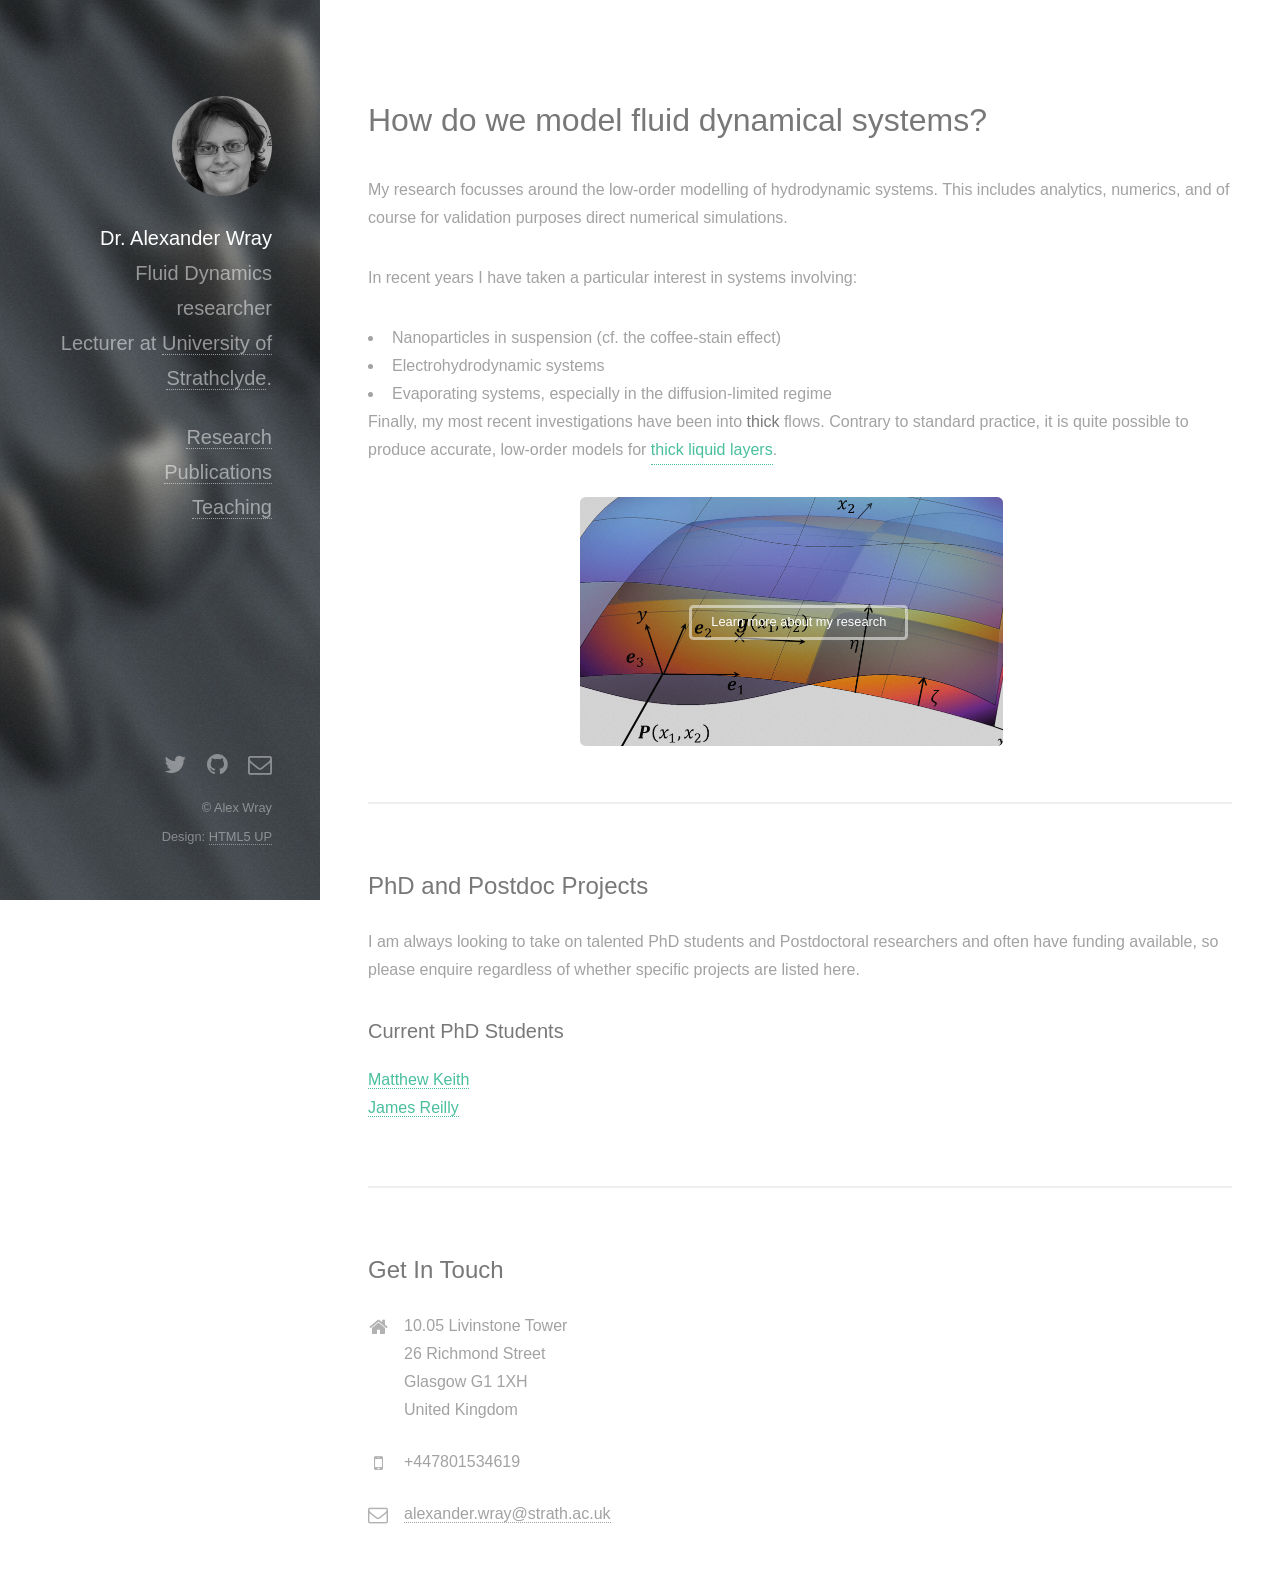
==== commit 2b6ca520: "Content updates" ====
--- a/index.html
+++ b/index.html
@@ -42,7 +42,7 @@
         <p><span class="glyphicon glyphicon-heart"></span> from the Yeoman team test</p>
       </div>
     </div>
-    --> <!-- Header --> <header id="header"> <div class="inner"> <a class="image avatar" href="" ui-sref="home"><img src="images/avatar.jpg" alt=""></a> <h1><strong>Dr. Alexander Wray</strong></h1> <h1>Fluid Dynamics researcher</h1> <h1>Lecturer at <a href="https://www.strath.ac.uk/">University of Strathclyde</a>.</h1> <p> <h1 class="sideContainer"> <div class="sideLinks"> <a href="" ui-sref="research" ng-class="indexCtrl.name=='research'?'activeLink':''">Research</a> </div> <div class="sideLinks"> <a href="" ui-sref="publications" ng-class="indexCtrl.name=='publications'?'activeLink':''">Publications</a> </div> <div class="sideLinks"> <a href="" ui-sref="teaching" ng-class="indexCtrl.name=='teaching'?'activeLink':''">Teaching</a> </div> </h1> </div> </header> <!-- Main --> <div id="main" class="mainViewContainer" ui-view> </div> <!-- Footer --> <footer id="footer"> <div class="inner"> <ul class="icons"> <li><a href="https://twitter.com/alexwwray" class="icon fa-twitter"><span class="label">Twitter</span></a></li> <li><a href="https://github.com/wrayal/" class="icon fa-github"><span class="label">Github</span></a></li> <li><a href="mailto:alexander.wray@strath.ac.uk" class="icon fa-envelope-o"><span class="label">Email</span></a></li> </ul> <ul class="copyright"> <li>&copy; Alex Wray</li><li>Design: <a href="http://html5up.net">HTML5 UP</a></li> </ul> </div> </footer> <!-- Google Analytics: change UA-XXXXX-X to be your site's ID --> <script>!function(A,n,g,u,l,a,r){A.GoogleAnalyticsObject=l,A[l]=A[l]||function(){
+    --> <!-- Header --> <header id="header"> <div class="inner"> <a class="image avatar" href="" ui-sref="home"><img src="images/avatar.jpg" class="thumb" alt=""></a> <h1><strong>Dr. Alexander Wray</strong></h1> <h1>Fluid Dynamics researcher</h1> <h1>Lecturer at <a href="https://www.strath.ac.uk/">University of Strathclyde</a>.</h1> <p> <h1 class="sideContainer"> <div class="sideLinks"> <a href="" ui-sref="research" ng-class="indexCtrl.name=='research'?'activeLink':''">Research</a> </div> <div class="sideLinks"> <a href="" ui-sref="publications" ng-class="indexCtrl.name=='publications'?'activeLink':''">Publications</a> </div> <div class="sideLinks"> <a href="" ui-sref="teaching" ng-class="indexCtrl.name=='teaching'?'activeLink':''">Teaching</a> </div> </h1> </div> </header> <!-- Main --> <div id="main" class="mainViewContainer" ui-view> </div> <!-- Footer --> <footer id="footer"> <div class="inner"> <ul class="icons"> <li><a href="https://twitter.com/alexwwray" class="icon fa-twitter"><span class="label">Twitter</span></a></li> <li><a href="https://github.com/wrayal/" class="icon fa-github"><span class="label">Github</span></a></li> <li><a href="mailto:alexander.wray@strath.ac.uk" class="icon fa-envelope-o"><span class="label">Email</span></a></li> </ul> <ul class="copyright"> <li>&copy; Alex Wray</li><li>Design: <a href="http://html5up.net">HTML5 UP</a></li> </ul> </div> </footer> <!-- Google Analytics: change UA-XXXXX-X to be your site's ID --> <script>!function(A,n,g,u,l,a,r){A.GoogleAnalyticsObject=l,A[l]=A[l]||function(){
        (A[l].q=A[l].q||[]).push(arguments)},A[l].l=+new Date,a=n.createElement(g),
        r=n.getElementsByTagName(g)[0],a.src=u,r.parentNode.insertBefore(a,r)
        }(window,document,'script','https://www.google-analytics.com/analytics.js','ga');
--- a/styles/main.css
+++ b/styles/main.css
@@ -1,4 +1,4 @@
-.header,.jumbotron{border-bottom:1px solid #e5e5e5}.fa,.fa-stack{display:inline-block}.browsehappy{margin:.2em 0;background:#ccc;color:#000;padding:.2em 0}.footer,.header,.marketing{padding-left:15px;padding-right:15px}.header{margin-bottom:10px}.header h3{margin-top:0;margin-bottom:0;line-height:40px;padding-bottom:19px}.footer{padding-top:19px;color:#777;border-top:1px solid #e5e5e5}.container-narrow>hr{margin:30px 0}.jumbotron{text-align:center}.jumbotron .btn{font-size:21px;padding:14px 24px}.marketing{margin:40px 0}.fa.fa-pull-left,.fa.pull-left{margin-right:.3em}.marketing p+h4{margin-top:28px}@media screen and (min-width:768px){.container{max-width:730px}.footer,.header,.marketing{padding-left:0;padding-right:0}.header{margin-bottom:30px}.jumbotron{border-bottom:0}}@media screen and (min-width:1000px){.sideLinks{display:inline-block;text-align:right;padding-left:20px}.sideContainer{width:100%;float:right}}@media screen and (max-width:1000px){.sideLinks{display:inline-block;padding:10px}.sideContainer{width:100%;float:center}}.activeLink{background-color:#a2a2a2;color:#828282!important}/*!
+.fa-fw,.fa-li,.fa-stack-1x,.fa-stack-2x,.image.thumbWithText,.image.thumbWithText:after,.jumbotron,.tt .ttt{text-align:center}.header,.jumbotron{border-bottom:1px solid #e5e5e5}.fa,.fa-stack,.image.thumbWithText:after,.tt{display:inline-block}.browsehappy{margin:.2em 0;background:#ccc;color:#000;padding:.2em 0}.footer,.header,.marketing{padding-left:15px;padding-right:15px}.header{margin-bottom:10px}.header h3{margin-top:0;margin-bottom:0;line-height:40px;padding-bottom:19px}.footer{padding-top:19px;color:#777;border-top:1px solid #e5e5e5}.container-narrow>hr{margin:30px 0}.jumbotron .btn{font-size:21px;padding:14px 24px}.marketing{margin:40px 0}.marketing p+h4{margin-top:28px}@media screen and (min-width:768px){.container{max-width:730px}.footer,.header,.marketing{padding-left:0;padding-right:0}.header{margin-bottom:30px}.jumbotron{border-bottom:0}}@media screen and (min-width:1000px){.sideLinks{display:inline-block;text-align:right;padding-left:20px}.sideContainer{width:100%;float:right}}@media screen and (max-width:1000px){.sideLinks{display:inline-block;padding-left:5px;padding-right:5px}.sideContainer{width:100%;float:center}}.activeLink{background-color:#a2a2a2;color:#828282!important}.tt{position:relative}.tt .ttt{visibility:hidden;width:400px;background-color:#000;color:#fff;border-radius:6px;padding:5px;position:absolute;z-index:1;top:150%;left:50%;margin-left:-200px}.tt .ttt::after{content:"";position:absolute;bottom:100%;left:50%;margin-left:-5px;border-width:5px;border-style:solid;border-color:transparent transparent #000}.tt:hover .ttt{visibility:visible}.image.thumbWithText:after{transition:opacity .2s ease-in-out;border-radius:.35em;border:3px solid rgba(255,255,255,.5);color:#fff;content:'Learn more about my research';font-size:.8em;font-weight:400;left:50%;line-height:2.25em;margin:-1.25em 0 0 -8em;opacity:1;padding:0 1.5em;position:absolute;text-decoration:none;top:50%;white-space:nowrap}.fa.fa-pull-left,.fa.pull-left{margin-right:.3em}.image.thumbWithText:hover:after{opacity:1}.image.thumbWithText:hover:before{background:url(../../images/overlay.png),url(../../images/overlay.png);opacity:1}/*!
  *  Font Awesome 4.7.0 by @davegandy - http://fontawesome.io - @fontawesome
  *  License - http://fontawesome.io/license (Font: SIL OFL 1.1, CSS: MIT License)
- */@font-face{font-family:FontAwesome;src:url(../fonts/fontawesome-webfont.eot?v=4.7.0);src:url(../fonts/fontawesome-webfont.eot?#iefix&v=4.7.0) format('embedded-opentype'),url(../fonts/fontawesome-webfont.woff2?v=4.7.0) format('woff2'),url(../fonts/fontawesome-webfont.woff?v=4.7.0) format('woff'),url(../fonts/fontawesome-webfont.ttf?v=4.7.0) format('truetype'),url(../fonts/fontawesome-webfont.svg?v=4.7.0#fontawesomeregular) format('svg');font-weight:400;font-style:normal}.fa{font:normal normal normal 14px/1 FontAwesome;font-size:inherit;text-rendering:auto;-webkit-font-smoothing:antialiased;-moz-osx-font-smoothing:grayscale}.fa-lg{font-size:1.33333333em;line-height:.75em;vertical-align:-15%}.fa-2x{font-size:2em}.fa-3x{font-size:3em}.fa-4x{font-size:4em}.fa-5x{font-size:5em}.fa-fw{width:1.28571429em;text-align:center}.fa-ul{padding-left:0;margin-left:2.14285714em;list-style-type:none}.fa.fa-pull-right,.fa.pull-right{margin-left:.3em}.fa-ul>li{position:relative}.fa-li{position:absolute;left:-2.14285714em;width:2.14285714em;top:.14285714em;text-align:center}.fa-li.fa-lg{left:-1.85714286em}.fa-border{padding:.2em .25em .15em;border:.08em solid #eee;border-radius:.1em}.fa-pull-left{float:left}.fa-pull-right,.pull-right{float:right}.pull-left{float:left}.fa-spin{animation:fa-spin 2s infinite linear}.fa-pulse{animation:fa-spin 1s infinite steps(8)}@keyframes fa-spin{0%{transform:rotate(0)}100%{transform:rotate(359deg)}}.fa-rotate-90{-ms-filter:"progid:DXImageTransform.Microsoft.BasicImage(rotation=1)";transform:rotate(90deg)}.fa-rotate-180{-ms-filter:"progid:DXImageTransform.Microsoft.BasicImage(rotation=2)";transform:rotate(180deg)}.fa-rotate-270{-ms-filter:"progid:DXImageTransform.Microsoft.BasicImage(rotation=3)";transform:rotate(270deg)}.fa-flip-horizontal{-ms-filter:"progid:DXImageTransform.Microsoft.BasicImage(rotation=0, mirror=1)";transform:scale(-1,1)}.fa-flip-vertical{-ms-filter:"progid:DXImageTransform.Microsoft.BasicImage(rotation=2, mirror=1)";transform:scale(1,-1)}:root .fa-flip-horizontal,:root .fa-flip-vertical,:root .fa-rotate-180,:root .fa-rotate-270,:root .fa-rotate-90{filter:none}.fa-stack{position:relative;width:2em;height:2em;line-height:2em;vertical-align:middle}.fa-stack-1x,.fa-stack-2x{position:absolute;left:0;width:100%;text-align:center}.fa-stack-1x{line-height:inherit}.fa-stack-2x{font-size:2em}.fa-inverse{color:#fff}b,h1,h2,h3,h4,h5,h6,label,select option,strong,table th{color:#787878}.fa-glass:before{content:"\f000"}.fa-music:before{content:"\f001"}.fa-search:before{content:"\f002"}.fa-envelope-o:before{content:"\f003"}.fa-heart:before{content:"\f004"}.fa-star:before{content:"\f005"}.fa-star-o:before{content:"\f006"}.fa-user:before{content:"\f007"}.fa-film:before{content:"\f008"}.fa-th-large:before{content:"\f009"}.fa-th:before{content:"\f00a"}.fa-th-list:before{content:"\f00b"}.fa-check:before{content:"\f00c"}.fa-close:before,.fa-remove:before,.fa-times:before{content:"\f00d"}.fa-search-plus:before{content:"\f00e"}.fa-search-minus:before{content:"\f010"}.fa-power-off:before{content:"\f011"}.fa-signal:before{content:"\f012"}.fa-cog:before,.fa-gear:before{content:"\f013"}.fa-trash-o:before{content:"\f014"}.fa-home:before{content:"\f015"}.fa-file-o:before{content:"\f016"}.fa-clock-o:before{content:"\f017"}.fa-road:before{content:"\f018"}.fa-download:before{content:"\f019"}.fa-arrow-circle-o-down:before{content:"\f01a"}.fa-arrow-circle-o-up:before{content:"\f01b"}.fa-inbox:before{content:"\f01c"}.fa-play-circle-o:before{content:"\f01d"}.fa-repeat:before,.fa-rotate-right:before{content:"\f01e"}.fa-refresh:before{content:"\f021"}.fa-list-alt:before{content:"\f022"}.fa-lock:before{content:"\f023"}.fa-flag:before{content:"\f024"}.fa-headphones:before{content:"\f025"}.fa-volume-off:before{content:"\f026"}.fa-volume-down:before{content:"\f027"}.fa-volume-up:before{content:"\f028"}.fa-qrcode:before{content:"\f029"}.fa-barcode:before{content:"\f02a"}.fa-tag:before{content:"\f02b"}.fa-tags:before{content:"\f02c"}.fa-book:before{content:"\f02d"}.fa-bookmark:before{content:"\f02e"}.fa-print:before{content:"\f02f"}.fa-camera:before{content:"\f030"}.fa-font:before{content:"\f031"}.fa-bold:before{content:"\f032"}.fa-italic:before{content:"\f033"}.fa-text-height:before{content:"\f034"}.fa-text-width:before{content:"\f035"}.fa-align-left:before{content:"\f036"}.fa-align-center:before{content:"\f037"}.fa-align-right:before{content:"\f038"}.fa-align-justify:before{content:"\f039"}.fa-list:before{content:"\f03a"}.fa-dedent:before,.fa-outdent:before{content:"\f03b"}.fa-indent:before{content:"\f03c"}.fa-video-camera:before{content:"\f03d"}.fa-image:before,.fa-photo:before,.fa-picture-o:before{content:"\f03e"}.fa-pencil:before{content:"\f040"}.fa-map-marker:before{content:"\f041"}.fa-adjust:before{content:"\f042"}.fa-tint:before{content:"\f043"}.fa-edit:before,.fa-pencil-square-o:before{content:"\f044"}.fa-share-square-o:before{content:"\f045"}.fa-check-square-o:before{content:"\f046"}.fa-arrows:before{content:"\f047"}.fa-step-backward:before{content:"\f048"}.fa-fast-backward:before{content:"\f049"}.fa-backward:before{content:"\f04a"}.fa-play:before{content:"\f04b"}.fa-pause:before{content:"\f04c"}.fa-stop:before{content:"\f04d"}.fa-forward:before{content:"\f04e"}.fa-fast-forward:before{content:"\f050"}.fa-step-forward:before{content:"\f051"}.fa-eject:before{content:"\f052"}.fa-chevron-left:before{content:"\f053"}.fa-chevron-right:before{content:"\f054"}.fa-plus-circle:before{content:"\f055"}.fa-minus-circle:before{content:"\f056"}.fa-times-circle:before{content:"\f057"}.fa-check-circle:before{content:"\f058"}.fa-question-circle:before{content:"\f059"}.fa-info-circle:before{content:"\f05a"}.fa-crosshairs:before{content:"\f05b"}.fa-times-circle-o:before{content:"\f05c"}.fa-check-circle-o:before{content:"\f05d"}.fa-ban:before{content:"\f05e"}.fa-arrow-left:before{content:"\f060"}.fa-arrow-right:before{content:"\f061"}.fa-arrow-up:before{content:"\f062"}.fa-arrow-down:before{content:"\f063"}.fa-mail-forward:before,.fa-share:before{content:"\f064"}.fa-expand:before{content:"\f065"}.fa-compress:before{content:"\f066"}.fa-plus:before{content:"\f067"}.fa-minus:before{content:"\f068"}.fa-asterisk:before{content:"\f069"}.fa-exclamation-circle:before{content:"\f06a"}.fa-gift:before{content:"\f06b"}.fa-leaf:before{content:"\f06c"}.fa-fire:before{content:"\f06d"}.fa-eye:before{content:"\f06e"}.fa-eye-slash:before{content:"\f070"}.fa-exclamation-triangle:before,.fa-warning:before{content:"\f071"}.fa-plane:before{content:"\f072"}.fa-calendar:before{content:"\f073"}.fa-random:before{content:"\f074"}.fa-comment:before{content:"\f075"}.fa-magnet:before{content:"\f076"}.fa-chevron-up:before{content:"\f077"}.fa-chevron-down:before{content:"\f078"}.fa-retweet:before{content:"\f079"}.fa-shopping-cart:before{content:"\f07a"}.fa-folder:before{content:"\f07b"}.fa-folder-open:before{content:"\f07c"}.fa-arrows-v:before{content:"\f07d"}.fa-arrows-h:before{content:"\f07e"}.fa-bar-chart-o:before,.fa-bar-chart:before{content:"\f080"}.fa-twitter-square:before{content:"\f081"}.fa-facebook-square:before{content:"\f082"}.fa-camera-retro:before{content:"\f083"}.fa-key:before{content:"\f084"}.fa-cogs:before,.fa-gears:before{content:"\f085"}.fa-comments:before{content:"\f086"}.fa-thumbs-o-up:before{content:"\f087"}.fa-thumbs-o-down:before{content:"\f088"}.fa-star-half:before{content:"\f089"}.fa-heart-o:before{content:"\f08a"}.fa-sign-out:before{content:"\f08b"}.fa-linkedin-square:before{content:"\f08c"}.fa-thumb-tack:before{content:"\f08d"}.fa-external-link:before{content:"\f08e"}.fa-sign-in:before{content:"\f090"}.fa-trophy:before{content:"\f091"}.fa-github-square:before{content:"\f092"}.fa-upload:before{content:"\f093"}.fa-lemon-o:before{content:"\f094"}.fa-phone:before{content:"\f095"}.fa-square-o:before{content:"\f096"}.fa-bookmark-o:before{content:"\f097"}.fa-phone-square:before{content:"\f098"}.fa-twitter:before{content:"\f099"}.fa-facebook-f:before,.fa-facebook:before{content:"\f09a"}.fa-github:before{content:"\f09b"}.fa-unlock:before{content:"\f09c"}.fa-credit-card:before{content:"\f09d"}.fa-feed:before,.fa-rss:before{content:"\f09e"}.fa-hdd-o:before{content:"\f0a0"}.fa-bullhorn:before{content:"\f0a1"}.fa-bell:before{content:"\f0f3"}.fa-certificate:before{content:"\f0a3"}.fa-hand-o-right:before{content:"\f0a4"}.fa-hand-o-left:before{content:"\f0a5"}.fa-hand-o-up:before{content:"\f0a6"}.fa-hand-o-down:before{content:"\f0a7"}.fa-arrow-circle-left:before{content:"\f0a8"}.fa-arrow-circle-right:before{content:"\f0a9"}.fa-arrow-circle-up:before{content:"\f0aa"}.fa-arrow-circle-down:before{content:"\f0ab"}.fa-globe:before{content:"\f0ac"}.fa-wrench:before{content:"\f0ad"}.fa-tasks:before{content:"\f0ae"}.fa-filter:before{content:"\f0b0"}.fa-briefcase:before{content:"\f0b1"}.fa-arrows-alt:before{content:"\f0b2"}.fa-group:before,.fa-users:before{content:"\f0c0"}.fa-chain:before,.fa-link:before{content:"\f0c1"}.fa-cloud:before{content:"\f0c2"}.fa-flask:before{content:"\f0c3"}.fa-cut:before,.fa-scissors:before{content:"\f0c4"}.fa-copy:before,.fa-files-o:before{content:"\f0c5"}.fa-paperclip:before{content:"\f0c6"}.fa-floppy-o:before,.fa-save:before{content:"\f0c7"}.fa-square:before{content:"\f0c8"}.fa-bars:before,.fa-navicon:before,.fa-reorder:before{content:"\f0c9"}.fa-list-ul:before{content:"\f0ca"}.fa-list-ol:before{content:"\f0cb"}.fa-strikethrough:before{content:"\f0cc"}.fa-underline:before{content:"\f0cd"}.fa-table:before{content:"\f0ce"}.fa-magic:before{content:"\f0d0"}.fa-truck:before{content:"\f0d1"}.fa-pinterest:before{content:"\f0d2"}.fa-pinterest-square:before{content:"\f0d3"}.fa-google-plus-square:before{content:"\f0d4"}.fa-google-plus:before{content:"\f0d5"}.fa-money:before{content:"\f0d6"}.fa-caret-down:before{content:"\f0d7"}.fa-caret-up:before{content:"\f0d8"}.fa-caret-left:before{content:"\f0d9"}.fa-caret-right:before{content:"\f0da"}.fa-columns:before{content:"\f0db"}.fa-sort:before,.fa-unsorted:before{content:"\f0dc"}.fa-sort-desc:before,.fa-sort-down:before{content:"\f0dd"}.fa-sort-asc:before,.fa-sort-up:before{content:"\f0de"}.fa-envelope:before{content:"\f0e0"}.fa-linkedin:before{content:"\f0e1"}.fa-rotate-left:before,.fa-undo:before{content:"\f0e2"}.fa-gavel:before,.fa-legal:before{content:"\f0e3"}.fa-dashboard:before,.fa-tachometer:before{content:"\f0e4"}.fa-comment-o:before{content:"\f0e5"}.fa-comments-o:before{content:"\f0e6"}.fa-bolt:before,.fa-flash:before{content:"\f0e7"}.fa-sitemap:before{content:"\f0e8"}.fa-umbrella:before{content:"\f0e9"}.fa-clipboard:before,.fa-paste:before{content:"\f0ea"}.fa-lightbulb-o:before{content:"\f0eb"}.fa-exchange:before{content:"\f0ec"}.fa-cloud-download:before{content:"\f0ed"}.fa-cloud-upload:before{content:"\f0ee"}.fa-user-md:before{content:"\f0f0"}.fa-stethoscope:before{content:"\f0f1"}.fa-suitcase:before{content:"\f0f2"}.fa-bell-o:before{content:"\f0a2"}.fa-coffee:before{content:"\f0f4"}.fa-cutlery:before{content:"\f0f5"}.fa-file-text-o:before{content:"\f0f6"}.fa-building-o:before{content:"\f0f7"}.fa-hospital-o:before{content:"\f0f8"}.fa-ambulance:before{content:"\f0f9"}.fa-medkit:before{content:"\f0fa"}.fa-fighter-jet:before{content:"\f0fb"}.fa-beer:before{content:"\f0fc"}.fa-h-square:before{content:"\f0fd"}.fa-plus-square:before{content:"\f0fe"}.fa-angle-double-left:before{content:"\f100"}.fa-angle-double-right:before{content:"\f101"}.fa-angle-double-up:before{content:"\f102"}.fa-angle-double-down:before{content:"\f103"}.fa-angle-left:before{content:"\f104"}.fa-angle-right:before{content:"\f105"}.fa-angle-up:before{content:"\f106"}.fa-angle-down:before{content:"\f107"}.fa-desktop:before{content:"\f108"}.fa-laptop:before{content:"\f109"}.fa-tablet:before{content:"\f10a"}.fa-mobile-phone:before,.fa-mobile:before{content:"\f10b"}.fa-circle-o:before{content:"\f10c"}.fa-quote-left:before{content:"\f10d"}.fa-quote-right:before{content:"\f10e"}.fa-spinner:before{content:"\f110"}.fa-circle:before{content:"\f111"}.fa-mail-reply:before,.fa-reply:before{content:"\f112"}.fa-github-alt:before{content:"\f113"}.fa-folder-o:before{content:"\f114"}.fa-folder-open-o:before{content:"\f115"}.fa-smile-o:before{content:"\f118"}.fa-frown-o:before{content:"\f119"}.fa-meh-o:before{content:"\f11a"}.fa-gamepad:before{content:"\f11b"}.fa-keyboard-o:before{content:"\f11c"}.fa-flag-o:before{content:"\f11d"}.fa-flag-checkered:before{content:"\f11e"}.fa-terminal:before{content:"\f120"}.fa-code:before{content:"\f121"}.fa-mail-reply-all:before,.fa-reply-all:before{content:"\f122"}.fa-star-half-empty:before,.fa-star-half-full:before,.fa-star-half-o:before{content:"\f123"}.fa-location-arrow:before{content:"\f124"}.fa-crop:before{content:"\f125"}.fa-code-fork:before{content:"\f126"}.fa-chain-broken:before,.fa-unlink:before{content:"\f127"}.fa-question:before{content:"\f128"}.fa-info:before{content:"\f129"}.fa-exclamation:before{content:"\f12a"}.fa-superscript:before{content:"\f12b"}.fa-subscript:before{content:"\f12c"}.fa-eraser:before{content:"\f12d"}.fa-puzzle-piece:before{content:"\f12e"}.fa-microphone:before{content:"\f130"}.fa-microphone-slash:before{content:"\f131"}.fa-shield:before{content:"\f132"}.fa-calendar-o:before{content:"\f133"}.fa-fire-extinguisher:before{content:"\f134"}.fa-rocket:before{content:"\f135"}.fa-maxcdn:before{content:"\f136"}.fa-chevron-circle-left:before{content:"\f137"}.fa-chevron-circle-right:before{content:"\f138"}.fa-chevron-circle-up:before{content:"\f139"}.fa-chevron-circle-down:before{content:"\f13a"}.fa-html5:before{content:"\f13b"}.fa-css3:before{content:"\f13c"}.fa-anchor:before{content:"\f13d"}.fa-unlock-alt:before{content:"\f13e"}.fa-bullseye:before{content:"\f140"}.fa-ellipsis-h:before{content:"\f141"}.fa-ellipsis-v:before{content:"\f142"}.fa-rss-square:before{content:"\f143"}.fa-play-circle:before{content:"\f144"}.fa-ticket:before{content:"\f145"}.fa-minus-square:before{content:"\f146"}.fa-minus-square-o:before{content:"\f147"}.fa-level-up:before{content:"\f148"}.fa-level-down:before{content:"\f149"}.fa-check-square:before{content:"\f14a"}.fa-pencil-square:before{content:"\f14b"}.fa-external-link-square:before{content:"\f14c"}.fa-share-square:before{content:"\f14d"}.fa-compass:before{content:"\f14e"}.fa-caret-square-o-down:before,.fa-toggle-down:before{content:"\f150"}.fa-caret-square-o-up:before,.fa-toggle-up:before{content:"\f151"}.fa-caret-square-o-right:before,.fa-toggle-right:before{content:"\f152"}.fa-eur:before,.fa-euro:before{content:"\f153"}.fa-gbp:before{content:"\f154"}.fa-dollar:before,.fa-usd:before{content:"\f155"}.fa-inr:before,.fa-rupee:before{content:"\f156"}.fa-cny:before,.fa-jpy:before,.fa-rmb:before,.fa-yen:before{content:"\f157"}.fa-rouble:before,.fa-rub:before,.fa-ruble:before{content:"\f158"}.fa-krw:before,.fa-won:before{content:"\f159"}.fa-bitcoin:before,.fa-btc:before{content:"\f15a"}.fa-file:before{content:"\f15b"}.fa-file-text:before{content:"\f15c"}.fa-sort-alpha-asc:before{content:"\f15d"}.fa-sort-alpha-desc:before{content:"\f15e"}.fa-sort-amount-asc:before{content:"\f160"}.fa-sort-amount-desc:before{content:"\f161"}.fa-sort-numeric-asc:before{content:"\f162"}.fa-sort-numeric-desc:before{content:"\f163"}.fa-thumbs-up:before{content:"\f164"}.fa-thumbs-down:before{content:"\f165"}.fa-youtube-square:before{content:"\f166"}.fa-youtube:before{content:"\f167"}.fa-xing:before{content:"\f168"}.fa-xing-square:before{content:"\f169"}.fa-youtube-play:before{content:"\f16a"}.fa-dropbox:before{content:"\f16b"}.fa-stack-overflow:before{content:"\f16c"}.fa-instagram:before{content:"\f16d"}.fa-flickr:before{content:"\f16e"}.fa-adn:before{content:"\f170"}.fa-bitbucket:before{content:"\f171"}.fa-bitbucket-square:before{content:"\f172"}.fa-tumblr:before{content:"\f173"}.fa-tumblr-square:before{content:"\f174"}.fa-long-arrow-down:before{content:"\f175"}.fa-long-arrow-up:before{content:"\f176"}.fa-long-arrow-left:before{content:"\f177"}.fa-long-arrow-right:before{content:"\f178"}.fa-apple:before{content:"\f179"}.fa-windows:before{content:"\f17a"}.fa-android:before{content:"\f17b"}.fa-linux:before{content:"\f17c"}.fa-dribbble:before{content:"\f17d"}.fa-skype:before{content:"\f17e"}.fa-foursquare:before{content:"\f180"}.fa-trello:before{content:"\f181"}.fa-female:before{content:"\f182"}.fa-male:before{content:"\f183"}.fa-gittip:before,.fa-gratipay:before{content:"\f184"}.fa-sun-o:before{content:"\f185"}.fa-moon-o:before{content:"\f186"}.fa-archive:before{content:"\f187"}.fa-bug:before{content:"\f188"}.fa-vk:before{content:"\f189"}.fa-weibo:before{content:"\f18a"}.fa-renren:before{content:"\f18b"}.fa-pagelines:before{content:"\f18c"}.fa-stack-exchange:before{content:"\f18d"}.fa-arrow-circle-o-right:before{content:"\f18e"}.fa-arrow-circle-o-left:before{content:"\f190"}.fa-caret-square-o-left:before,.fa-toggle-left:before{content:"\f191"}.fa-dot-circle-o:before{content:"\f192"}.fa-wheelchair:before{content:"\f193"}.fa-vimeo-square:before{content:"\f194"}.fa-try:before,.fa-turkish-lira:before{content:"\f195"}.fa-plus-square-o:before{content:"\f196"}.fa-space-shuttle:before{content:"\f197"}.fa-slack:before{content:"\f198"}.fa-envelope-square:before{content:"\f199"}.fa-wordpress:before{content:"\f19a"}.fa-openid:before{content:"\f19b"}.fa-bank:before,.fa-institution:before,.fa-university:before{content:"\f19c"}.fa-graduation-cap:before,.fa-mortar-board:before{content:"\f19d"}.fa-yahoo:before{content:"\f19e"}.fa-google:before{content:"\f1a0"}.fa-reddit:before{content:"\f1a1"}.fa-reddit-square:before{content:"\f1a2"}.fa-stumbleupon-circle:before{content:"\f1a3"}.fa-stumbleupon:before{content:"\f1a4"}.fa-delicious:before{content:"\f1a5"}.fa-digg:before{content:"\f1a6"}.fa-pied-piper-pp:before{content:"\f1a7"}.fa-pied-piper-alt:before{content:"\f1a8"}.fa-drupal:before{content:"\f1a9"}.fa-joomla:before{content:"\f1aa"}.fa-language:before{content:"\f1ab"}.fa-fax:before{content:"\f1ac"}.fa-building:before{content:"\f1ad"}.fa-child:before{content:"\f1ae"}.fa-paw:before{content:"\f1b0"}.fa-spoon:before{content:"\f1b1"}.fa-cube:before{content:"\f1b2"}.fa-cubes:before{content:"\f1b3"}.fa-behance:before{content:"\f1b4"}.fa-behance-square:before{content:"\f1b5"}.fa-steam:before{content:"\f1b6"}.fa-steam-square:before{content:"\f1b7"}.fa-recycle:before{content:"\f1b8"}.fa-automobile:before,.fa-car:before{content:"\f1b9"}.fa-cab:before,.fa-taxi:before{content:"\f1ba"}.fa-tree:before{content:"\f1bb"}.fa-spotify:before{content:"\f1bc"}.fa-deviantart:before{content:"\f1bd"}.fa-soundcloud:before{content:"\f1be"}.fa-database:before{content:"\f1c0"}.fa-file-pdf-o:before{content:"\f1c1"}.fa-file-word-o:before{content:"\f1c2"}.fa-file-excel-o:before{content:"\f1c3"}.fa-file-powerpoint-o:before{content:"\f1c4"}.fa-file-image-o:before,.fa-file-photo-o:before,.fa-file-picture-o:before{content:"\f1c5"}.fa-file-archive-o:before,.fa-file-zip-o:before{content:"\f1c6"}.fa-file-audio-o:before,.fa-file-sound-o:before{content:"\f1c7"}.fa-file-movie-o:before,.fa-file-video-o:before{content:"\f1c8"}.fa-file-code-o:before{content:"\f1c9"}.fa-vine:before{content:"\f1ca"}.fa-codepen:before{content:"\f1cb"}.fa-jsfiddle:before{content:"\f1cc"}.fa-life-bouy:before,.fa-life-buoy:before,.fa-life-ring:before,.fa-life-saver:before,.fa-support:before{content:"\f1cd"}.fa-circle-o-notch:before{content:"\f1ce"}.fa-ra:before,.fa-rebel:before,.fa-resistance:before{content:"\f1d0"}.fa-empire:before,.fa-ge:before{content:"\f1d1"}.fa-git-square:before{content:"\f1d2"}.fa-git:before{content:"\f1d3"}.fa-hacker-news:before,.fa-y-combinator-square:before,.fa-yc-square:before{content:"\f1d4"}.fa-tencent-weibo:before{content:"\f1d5"}.fa-qq:before{content:"\f1d6"}.fa-wechat:before,.fa-weixin:before{content:"\f1d7"}.fa-paper-plane:before,.fa-send:before{content:"\f1d8"}.fa-paper-plane-o:before,.fa-send-o:before{content:"\f1d9"}.fa-history:before{content:"\f1da"}.fa-circle-thin:before{content:"\f1db"}.fa-header:before{content:"\f1dc"}.fa-paragraph:before{content:"\f1dd"}.fa-sliders:before{content:"\f1de"}.fa-share-alt:before{content:"\f1e0"}.fa-share-alt-square:before{content:"\f1e1"}.fa-bomb:before{content:"\f1e2"}.fa-futbol-o:before,.fa-soccer-ball-o:before{content:"\f1e3"}.fa-tty:before{content:"\f1e4"}.fa-binoculars:before{content:"\f1e5"}.fa-plug:before{content:"\f1e6"}.fa-slideshare:before{content:"\f1e7"}.fa-twitch:before{content:"\f1e8"}.fa-yelp:before{content:"\f1e9"}.fa-newspaper-o:before{content:"\f1ea"}.fa-wifi:before{content:"\f1eb"}.fa-calculator:before{content:"\f1ec"}.fa-paypal:before{content:"\f1ed"}.fa-google-wallet:before{content:"\f1ee"}.fa-cc-visa:before{content:"\f1f0"}.fa-cc-mastercard:before{content:"\f1f1"}.fa-cc-discover:before{content:"\f1f2"}.fa-cc-amex:before{content:"\f1f3"}.fa-cc-paypal:before{content:"\f1f4"}.fa-cc-stripe:before{content:"\f1f5"}.fa-bell-slash:before{content:"\f1f6"}.fa-bell-slash-o:before{content:"\f1f7"}.fa-trash:before{content:"\f1f8"}.fa-copyright:before{content:"\f1f9"}.fa-at:before{content:"\f1fa"}.fa-eyedropper:before{content:"\f1fb"}.fa-paint-brush:before{content:"\f1fc"}.fa-birthday-cake:before{content:"\f1fd"}.fa-area-chart:before{content:"\f1fe"}.fa-pie-chart:before{content:"\f200"}.fa-line-chart:before{content:"\f201"}.fa-lastfm:before{content:"\f202"}.fa-lastfm-square:before{content:"\f203"}.fa-toggle-off:before{content:"\f204"}.fa-toggle-on:before{content:"\f205"}.fa-bicycle:before{content:"\f206"}.fa-bus:before{content:"\f207"}.fa-ioxhost:before{content:"\f208"}.fa-angellist:before{content:"\f209"}.fa-cc:before{content:"\f20a"}.fa-ils:before,.fa-shekel:before,.fa-sheqel:before{content:"\f20b"}.fa-meanpath:before{content:"\f20c"}.fa-buysellads:before{content:"\f20d"}.fa-connectdevelop:before{content:"\f20e"}.fa-dashcube:before{content:"\f210"}.fa-forumbee:before{content:"\f211"}.fa-leanpub:before{content:"\f212"}.fa-sellsy:before{content:"\f213"}.fa-shirtsinbulk:before{content:"\f214"}.fa-simplybuilt:before{content:"\f215"}.fa-skyatlas:before{content:"\f216"}.fa-cart-plus:before{content:"\f217"}.fa-cart-arrow-down:before{content:"\f218"}.fa-diamond:before{content:"\f219"}.fa-ship:before{content:"\f21a"}.fa-user-secret:before{content:"\f21b"}.fa-motorcycle:before{content:"\f21c"}.fa-street-view:before{content:"\f21d"}.fa-heartbeat:before{content:"\f21e"}.fa-venus:before{content:"\f221"}.fa-mars:before{content:"\f222"}.fa-mercury:before{content:"\f223"}.fa-intersex:before,.fa-transgender:before{content:"\f224"}.fa-transgender-alt:before{content:"\f225"}.fa-venus-double:before{content:"\f226"}.fa-mars-double:before{content:"\f227"}.fa-venus-mars:before{content:"\f228"}.fa-mars-stroke:before{content:"\f229"}.fa-mars-stroke-v:before{content:"\f22a"}.fa-mars-stroke-h:before{content:"\f22b"}.fa-neuter:before{content:"\f22c"}.fa-genderless:before{content:"\f22d"}.fa-facebook-official:before{content:"\f230"}.fa-pinterest-p:before{content:"\f231"}.fa-whatsapp:before{content:"\f232"}.fa-server:before{content:"\f233"}.fa-user-plus:before{content:"\f234"}.fa-user-times:before{content:"\f235"}.fa-bed:before,.fa-hotel:before{content:"\f236"}.fa-viacoin:before{content:"\f237"}.fa-train:before{content:"\f238"}.fa-subway:before{content:"\f239"}.fa-medium:before{content:"\f23a"}.fa-y-combinator:before,.fa-yc:before{content:"\f23b"}.fa-optin-monster:before{content:"\f23c"}.fa-opencart:before{content:"\f23d"}.fa-expeditedssl:before{content:"\f23e"}.fa-battery-4:before,.fa-battery-full:before,.fa-battery:before{content:"\f240"}.fa-battery-3:before,.fa-battery-three-quarters:before{content:"\f241"}.fa-battery-2:before,.fa-battery-half:before{content:"\f242"}.fa-battery-1:before,.fa-battery-quarter:before{content:"\f243"}.fa-battery-0:before,.fa-battery-empty:before{content:"\f244"}.fa-mouse-pointer:before{content:"\f245"}.fa-i-cursor:before{content:"\f246"}.fa-object-group:before{content:"\f247"}.fa-object-ungroup:before{content:"\f248"}.fa-sticky-note:before{content:"\f249"}.fa-sticky-note-o:before{content:"\f24a"}.fa-cc-jcb:before{content:"\f24b"}.fa-cc-diners-club:before{content:"\f24c"}.fa-clone:before{content:"\f24d"}.fa-balance-scale:before{content:"\f24e"}.fa-hourglass-o:before{content:"\f250"}.fa-hourglass-1:before,.fa-hourglass-start:before{content:"\f251"}.fa-hourglass-2:before,.fa-hourglass-half:before{content:"\f252"}.fa-hourglass-3:before,.fa-hourglass-end:before{content:"\f253"}.fa-hourglass:before{content:"\f254"}.fa-hand-grab-o:before,.fa-hand-rock-o:before{content:"\f255"}.fa-hand-paper-o:before,.fa-hand-stop-o:before{content:"\f256"}.fa-hand-scissors-o:before{content:"\f257"}.fa-hand-lizard-o:before{content:"\f258"}.fa-hand-spock-o:before{content:"\f259"}.fa-hand-pointer-o:before{content:"\f25a"}.fa-hand-peace-o:before{content:"\f25b"}.fa-trademark:before{content:"\f25c"}.fa-registered:before{content:"\f25d"}.fa-creative-commons:before{content:"\f25e"}.fa-gg:before{content:"\f260"}.fa-gg-circle:before{content:"\f261"}.fa-tripadvisor:before{content:"\f262"}.fa-odnoklassniki:before{content:"\f263"}.fa-odnoklassniki-square:before{content:"\f264"}.fa-get-pocket:before{content:"\f265"}.fa-wikipedia-w:before{content:"\f266"}.fa-safari:before{content:"\f267"}.fa-chrome:before{content:"\f268"}.fa-firefox:before{content:"\f269"}.fa-opera:before{content:"\f26a"}.fa-internet-explorer:before{content:"\f26b"}.fa-television:before,.fa-tv:before{content:"\f26c"}.fa-contao:before{content:"\f26d"}.fa-500px:before{content:"\f26e"}.fa-amazon:before{content:"\f270"}.fa-calendar-plus-o:before{content:"\f271"}.fa-calendar-minus-o:before{content:"\f272"}.fa-calendar-times-o:before{content:"\f273"}.fa-calendar-check-o:before{content:"\f274"}.fa-industry:before{content:"\f275"}.fa-map-pin:before{content:"\f276"}.fa-map-signs:before{content:"\f277"}.fa-map-o:before{content:"\f278"}.fa-map:before{content:"\f279"}.fa-commenting:before{content:"\f27a"}.fa-commenting-o:before{content:"\f27b"}.fa-houzz:before{content:"\f27c"}.fa-vimeo:before{content:"\f27d"}.fa-black-tie:before{content:"\f27e"}.fa-fonticons:before{content:"\f280"}.fa-reddit-alien:before{content:"\f281"}.fa-edge:before{content:"\f282"}.fa-credit-card-alt:before{content:"\f283"}.fa-codiepie:before{content:"\f284"}.fa-modx:before{content:"\f285"}.fa-fort-awesome:before{content:"\f286"}.fa-usb:before{content:"\f287"}.fa-product-hunt:before{content:"\f288"}.fa-mixcloud:before{content:"\f289"}.fa-scribd:before{content:"\f28a"}.fa-pause-circle:before{content:"\f28b"}.fa-pause-circle-o:before{content:"\f28c"}.fa-stop-circle:before{content:"\f28d"}.fa-stop-circle-o:before{content:"\f28e"}.fa-shopping-bag:before{content:"\f290"}.fa-shopping-basket:before{content:"\f291"}.fa-hashtag:before{content:"\f292"}.fa-bluetooth:before{content:"\f293"}.fa-bluetooth-b:before{content:"\f294"}.fa-percent:before{content:"\f295"}.fa-gitlab:before{content:"\f296"}.fa-wpbeginner:before{content:"\f297"}.fa-wpforms:before{content:"\f298"}.fa-envira:before{content:"\f299"}.fa-universal-access:before{content:"\f29a"}.fa-wheelchair-alt:before{content:"\f29b"}.fa-question-circle-o:before{content:"\f29c"}.fa-blind:before{content:"\f29d"}.fa-audio-description:before{content:"\f29e"}.fa-volume-control-phone:before{content:"\f2a0"}.fa-braille:before{content:"\f2a1"}.fa-assistive-listening-systems:before{content:"\f2a2"}.fa-american-sign-language-interpreting:before,.fa-asl-interpreting:before{content:"\f2a3"}.fa-deaf:before,.fa-deafness:before,.fa-hard-of-hearing:before{content:"\f2a4"}.fa-glide:before{content:"\f2a5"}.fa-glide-g:before{content:"\f2a6"}.fa-sign-language:before,.fa-signing:before{content:"\f2a7"}.fa-low-vision:before{content:"\f2a8"}.fa-viadeo:before{content:"\f2a9"}.fa-viadeo-square:before{content:"\f2aa"}.fa-snapchat:before{content:"\f2ab"}.fa-snapchat-ghost:before{content:"\f2ac"}.fa-snapchat-square:before{content:"\f2ad"}.fa-pied-piper:before{content:"\f2ae"}.fa-first-order:before{content:"\f2b0"}.fa-yoast:before{content:"\f2b1"}.fa-themeisle:before{content:"\f2b2"}.fa-google-plus-circle:before,.fa-google-plus-official:before{content:"\f2b3"}.fa-fa:before,.fa-font-awesome:before{content:"\f2b4"}.fa-handshake-o:before{content:"\f2b5"}.fa-envelope-open:before{content:"\f2b6"}.fa-envelope-open-o:before{content:"\f2b7"}.fa-linode:before{content:"\f2b8"}.fa-address-book:before{content:"\f2b9"}.fa-address-book-o:before{content:"\f2ba"}.fa-address-card:before,.fa-vcard:before{content:"\f2bb"}.fa-address-card-o:before,.fa-vcard-o:before{content:"\f2bc"}.fa-user-circle:before{content:"\f2bd"}.fa-user-circle-o:before{content:"\f2be"}.fa-user-o:before{content:"\f2c0"}.fa-id-badge:before{content:"\f2c1"}.fa-drivers-license:before,.fa-id-card:before{content:"\f2c2"}.fa-drivers-license-o:before,.fa-id-card-o:before{content:"\f2c3"}.fa-quora:before{content:"\f2c4"}.fa-free-code-camp:before{content:"\f2c5"}.fa-telegram:before{content:"\f2c6"}.fa-thermometer-4:before,.fa-thermometer-full:before,.fa-thermometer:before{content:"\f2c7"}.fa-thermometer-3:before,.fa-thermometer-three-quarters:before{content:"\f2c8"}.fa-thermometer-2:before,.fa-thermometer-half:before{content:"\f2c9"}.fa-thermometer-1:before,.fa-thermometer-quarter:before{content:"\f2ca"}.fa-thermometer-0:before,.fa-thermometer-empty:before{content:"\f2cb"}.fa-shower:before{content:"\f2cc"}.fa-bath:before,.fa-bathtub:before,.fa-s15:before{content:"\f2cd"}.fa-podcast:before{content:"\f2ce"}.fa-window-maximize:before{content:"\f2d0"}.fa-window-minimize:before{content:"\f2d1"}.fa-window-restore:before{content:"\f2d2"}.fa-times-rectangle:before,.fa-window-close:before{content:"\f2d3"}.fa-times-rectangle-o:before,.fa-window-close-o:before{content:"\f2d4"}.fa-bandcamp:before{content:"\f2d5"}.fa-grav:before{content:"\f2d6"}.fa-etsy:before{content:"\f2d7"}.fa-imdb:before{content:"\f2d8"}.fa-ravelry:before{content:"\f2d9"}.fa-eercast:before{content:"\f2da"}.fa-microchip:before{content:"\f2db"}.fa-snowflake-o:before{content:"\f2dc"}.fa-superpowers:before{content:"\f2dd"}.fa-wpexplorer:before{content:"\f2de"}.fa-meetup:before{content:"\f2e0"}.sr-only{position:absolute;width:1px;height:1px;padding:0;margin:-1px;overflow:hidden;clip:rect(0,0,0,0);border:0}.sr-only-focusable:active,.sr-only-focusable:focus{position:static;width:auto;height:auto;margin:0;overflow:visible;clip:auto}.table-wrapper,pre{-webkit-overflow-scrolling:touch}a,abbr,acronym,address,applet,article,aside,audio,b,big,blockquote,body,canvas,caption,center,cite,code,dd,del,details,dfn,div,dl,dt,em,embed,fieldset,figcaption,figure,footer,form,h1,h2,h3,h4,h5,h6,header,hgroup,html,i,iframe,img,ins,kbd,label,legend,li,mark,menu,nav,object,ol,output,p,pre,q,ruby,s,samp,section,small,span,strike,strong,sub,summary,sup,table,tbody,td,tfoot,th,thead,time,tr,tt,u,ul,var,video{margin:0;padding:0;border:0;font:inherit;vertical-align:baseline}blockquote,em,i{font-style:italic}article,aside,details,figcaption,figure,footer,header,hgroup,menu,nav,section{display:block}blockquote,q{quotes:none}blockquote:after,blockquote:before,q:after,q:before{content:'';content:none}body{-webkit-text-size-adjust:none;background:#fff}mark{background-color:transparent;color:inherit}input::-moz-focus-inner{border:0;padding:0}input,select,textarea{-moz-appearance:none;-webkit-appearance:none;-ms-appearance:none;appearance:none}html{box-sizing:border-box}*,:after,:before{box-sizing:inherit}body.is-preload *,body.is-preload :after,body.is-preload :before{animation:none!important;transition:none!important}body,input,select,textarea{color:#a2a2a2;font-family:"Source Sans Pro",Helvetica,sans-serif;font-size:16pt;font-weight:400;line-height:1.75em}h1,h2,h3,h4,h5,h6{line-height:1.5em}a{transition:color .2s ease-in-out,border-color .2s ease-in-out;border-bottom:dotted 1px;color:#49bf9d;text-decoration:none}a:hover{border-bottom-color:transparent;color:#49bf9d!important;text-decoration:none}b,strong{font-weight:400}p{margin:0 0 2em}h1,h2,h3,h4,h5,h6{font-weight:400;margin:0 0 1em}h1 a,h2 a,h3 a,h4 a,h5 a,h6 a{color:inherit;text-decoration:none}h1{font-size:2em}h2{font-size:1.5em}h3{font-size:1.25em}h4{font-size:1.1em}h5{font-size:.9em}h6{font-size:.7em}.image.thumb:after,sub,sup{font-size:.8em}sub{position:relative;top:.5em}sup{position:relative;top:-.5em}code,pre{font-family:"Courier New",monospace;font-size:.9em}hr{border:0;border-bottom:solid 2px #efefef;margin:2em 0}hr.major{margin:3em 0}blockquote,pre{margin:0 0 2em}blockquote{border-left:solid 6px #efefef;padding:.5em 0 .5em 1.5em}code{background:#f7f7f7;border-radius:.35em;border:2px solid #efefef;margin:0 .25em;padding:.25em .65em}.icon:before,.poptrox-popup .closer:before,.poptrox-popup .loader:before,.poptrox-popup .nav-next:before,.poptrox-popup .nav-previous:before,input[type=checkbox]+label:before,input[type=radio]+label:before{-webkit-font-smoothing:antialiased;font-family:FontAwesome;font-style:normal}pre code{display:block;line-height:1.75em;padding:1em 1.5em;overflow-x:auto}.align-left{text-align:left}.align-center{text-align:center}.align-right{text-align:right}.container{margin:0 auto;max-width:calc(100% - 4em);width:100%}.row.gtr-0,.row.gtr-0.gtr-uniform,.row.gtr-25{margin-top:0}.container.xsmall{width:25%}.container.small{width:50%}.container.medium{width:75%}.container.large{width:125%}.container.xlarge{width:150%}.container.max{width:100%}@media screen and (max-width:980px){.container{width:100%!important;max-width:100%!important}}.row{display:flex;flex-wrap:wrap;box-sizing:border-box;align-items:stretch}.row.gtr-uniform>*>:last-child{margin-bottom:0}.row.aln-left{justify-content:flex-start}.row.aln-center{justify-content:center}.row.aln-right{justify-content:flex-end}.row.aln-top{align-items:flex-start}.row.aln-middle{align-items:center}.row.aln-bottom{align-items:flex-end}.row>.imp{order:-1}.row>.col-1{width:8.3333333333%}.row>.off-1{margin-left:8.3333333333%}.row>.col-2{width:16.6666666667%}.row>.off-2{margin-left:16.6666666667%}.row>.col-3{width:25%}.row>.off-3{margin-left:25%}.row>.col-4{width:33.3333333333%}.row>.off-4{margin-left:33.3333333333%}.row>.col-5{width:41.6666666667%}.row>.off-5{margin-left:41.6666666667%}.row>.col-6{width:50%}.row>.off-6{margin-left:50%}.row>.col-7{width:58.3333333333%}.row>.off-7{margin-left:58.3333333333%}.row>.col-8{width:66.6666666667%}.row>.off-8{margin-left:66.6666666667%}.row>.col-9{width:75%}.row>.off-9{margin-left:75%}.row>.col-10{width:83.3333333333%}.row>.off-10{margin-left:83.3333333333%}.row>.col-11{width:91.6666666667%}.row>.off-11{margin-left:91.6666666667%}.row>.col-12{width:100%}.row>.off-12{margin-left:100%}.row.gtr-0{margin-left:0}.row.gtr-0>*{padding:0}.row.gtr-0.gtr-uniform>*{padding-top:0}.row.gtr-25{margin-left:-.625em}.row.gtr-25>*{padding:0 0 0 .625em}.row.gtr-25.gtr-uniform{margin-top:-.625em}.row.gtr-25.gtr-uniform>*{padding-top:.625em}.row.gtr-50{margin-top:0;margin-left:-1.25em}.row.gtr-50>*{padding:0 0 0 1.25em}.row.gtr-50.gtr-uniform{margin-top:-1.25em}.row.gtr-50.gtr-uniform>*{padding-top:1.25em}.row{margin-top:0;margin-left:-2.5em}.row>*{box-sizing:border-box;padding:0 0 0 2.5em}.row.gtr-uniform{margin-top:-2.5em}.row.gtr-uniform>*{padding-top:2.5em}.row.gtr-150{margin-top:0;margin-left:-3.75em}.row.gtr-150>*{padding:0 0 0 3.75em}.row.gtr-150.gtr-uniform{margin-top:-3.75em}.row.gtr-150.gtr-uniform>*{padding-top:3.75em}.row.gtr-200{margin-top:0;margin-left:-5em}.row.gtr-200>*{padding:0 0 0 5em}.row.gtr-200.gtr-uniform{margin-top:-5em}.row.gtr-200.gtr-uniform>*{padding-top:5em}@media screen and (max-width:1800px){.row.gtr-0,.row.gtr-0.gtr-uniform,.row.gtr-25{margin-top:0}.row,.row>*{box-sizing:border-box}.row{display:flex;flex-wrap:wrap;align-items:stretch}.row.gtr-uniform>*>:last-child{margin-bottom:0}.row.aln-left{justify-content:flex-start}.row.aln-center{justify-content:center}.row.aln-right{justify-content:flex-end}.row.aln-top{align-items:flex-start}.row.aln-middle{align-items:center}.row.aln-bottom{align-items:flex-end}.row>.imp-xlarge{order:-1}.row>.col-1-xlarge{width:8.3333333333%}.row>.off-1-xlarge{margin-left:8.3333333333%}.row>.col-2-xlarge{width:16.6666666667%}.row>.off-2-xlarge{margin-left:16.6666666667%}.row>.col-3-xlarge{width:25%}.row>.off-3-xlarge{margin-left:25%}.row>.col-4-xlarge{width:33.3333333333%}.row>.off-4-xlarge{margin-left:33.3333333333%}.row>.col-5-xlarge{width:41.6666666667%}.row>.off-5-xlarge{margin-left:41.6666666667%}.row>.col-6-xlarge{width:50%}.row>.off-6-xlarge{margin-left:50%}.row>.col-7-xlarge{width:58.3333333333%}.row>.off-7-xlarge{margin-left:58.3333333333%}.row>.col-8-xlarge{width:66.6666666667%}.row>.off-8-xlarge{margin-left:66.6666666667%}.row>.col-9-xlarge{width:75%}.row>.off-9-xlarge{margin-left:75%}.row>.col-10-xlarge{width:83.3333333333%}.row>.off-10-xlarge{margin-left:83.3333333333%}.row>.col-11-xlarge{width:91.6666666667%}.row>.off-11-xlarge{margin-left:91.6666666667%}.row>.col-12-xlarge{width:100%}.row>.off-12-xlarge{margin-left:100%}.row.gtr-0{margin-left:0}.row.gtr-0>*{padding:0}.row.gtr-0.gtr-uniform>*{padding-top:0}.row.gtr-25{margin-left:-.625em}.row.gtr-25>*{padding:0 0 0 .625em}.row.gtr-25.gtr-uniform{margin-top:-.625em}.row.gtr-25.gtr-uniform>*{padding-top:.625em}.row.gtr-50{margin-top:0;margin-left:-1.25em}.row.gtr-50>*{padding:0 0 0 1.25em}.row.gtr-50.gtr-uniform{margin-top:-1.25em}.row.gtr-50.gtr-uniform>*{padding-top:1.25em}.row{margin-top:0;margin-left:-2.5em}.row>*{padding:0 0 0 2.5em}.row.gtr-uniform{margin-top:-2.5em}.row.gtr-uniform>*{padding-top:2.5em}.row.gtr-150{margin-top:0;margin-left:-3.75em}.row.gtr-150>*{padding:0 0 0 3.75em}.row.gtr-150.gtr-uniform{margin-top:-3.75em}.row.gtr-150.gtr-uniform>*{padding-top:3.75em}.row.gtr-200{margin-top:0;margin-left:-5em}.row.gtr-200>*{padding:0 0 0 5em}.row.gtr-200.gtr-uniform{margin-top:-5em}.row.gtr-200.gtr-uniform>*{padding-top:5em}}@media screen and (max-width:1280px){.row.gtr-0,.row.gtr-0.gtr-uniform,.row.gtr-25{margin-top:0}.row,.row>*{box-sizing:border-box}.row{display:flex;flex-wrap:wrap;align-items:stretch}.row.gtr-uniform>*>:last-child{margin-bottom:0}.row.aln-left{justify-content:flex-start}.row.aln-center{justify-content:center}.row.aln-right{justify-content:flex-end}.row.aln-top{align-items:flex-start}.row.aln-middle{align-items:center}.row.aln-bottom{align-items:flex-end}.row>.imp-large{order:-1}.row>.col-1-large{width:8.3333333333%}.row>.off-1-large{margin-left:8.3333333333%}.row>.col-2-large{width:16.6666666667%}.row>.off-2-large{margin-left:16.6666666667%}.row>.col-3-large{width:25%}.row>.off-3-large{margin-left:25%}.row>.col-4-large{width:33.3333333333%}.row>.off-4-large{margin-left:33.3333333333%}.row>.col-5-large{width:41.6666666667%}.row>.off-5-large{margin-left:41.6666666667%}.row>.col-6-large{width:50%}.row>.off-6-large{margin-left:50%}.row>.col-7-large{width:58.3333333333%}.row>.off-7-large{margin-left:58.3333333333%}.row>.col-8-large{width:66.6666666667%}.row>.off-8-large{margin-left:66.6666666667%}.row>.col-9-large{width:75%}.row>.off-9-large{margin-left:75%}.row>.col-10-large{width:83.3333333333%}.row>.off-10-large{margin-left:83.3333333333%}.row>.col-11-large{width:91.6666666667%}.row>.off-11-large{margin-left:91.6666666667%}.row>.col-12-large{width:100%}.row>.off-12-large{margin-left:100%}.row.gtr-0{margin-left:0}.row.gtr-0>*{padding:0}.row.gtr-0.gtr-uniform>*{padding-top:0}.row.gtr-25{margin-left:-.5em}.row.gtr-25>*{padding:0 0 0 .5em}.row.gtr-25.gtr-uniform{margin-top:-.5em}.row.gtr-25.gtr-uniform>*{padding-top:.5em}.row.gtr-50{margin-top:0;margin-left:-1em}.row.gtr-50>*{padding:0 0 0 1em}.row.gtr-50.gtr-uniform{margin-top:-1em}.row.gtr-50.gtr-uniform>*{padding-top:1em}.row{margin-top:0;margin-left:-2em}.row>*{padding:0 0 0 2em}.row.gtr-uniform{margin-top:-2em}.row.gtr-uniform>*{padding-top:2em}.row.gtr-150{margin-top:0;margin-left:-3em}.row.gtr-150>*{padding:0 0 0 3em}.row.gtr-150.gtr-uniform{margin-top:-3em}.row.gtr-150.gtr-uniform>*{padding-top:3em}.row.gtr-200{margin-top:0;margin-left:-4em}.row.gtr-200>*{padding:0 0 0 4em}.row.gtr-200.gtr-uniform{margin-top:-4em}.row.gtr-200.gtr-uniform>*{padding-top:4em}}@media screen and (max-width:980px){.row.gtr-0,.row.gtr-0.gtr-uniform,.row.gtr-25{margin-top:0}.row,.row>*{box-sizing:border-box}.row{display:flex;flex-wrap:wrap;align-items:stretch}.row.gtr-uniform>*>:last-child{margin-bottom:0}.row.aln-left{justify-content:flex-start}.row.aln-center{justify-content:center}.row.aln-right{justify-content:flex-end}.row.aln-top{align-items:flex-start}.row.aln-middle{align-items:center}.row.aln-bottom{align-items:flex-end}.row>.imp-medium{order:-1}.row>.col-1-medium{width:8.3333333333%}.row>.off-1-medium{margin-left:8.3333333333%}.row>.col-2-medium{width:16.6666666667%}.row>.off-2-medium{margin-left:16.6666666667%}.row>.col-3-medium{width:25%}.row>.off-3-medium{margin-left:25%}.row>.col-4-medium{width:33.3333333333%}.row>.off-4-medium{margin-left:33.3333333333%}.row>.col-5-medium{width:41.6666666667%}.row>.off-5-medium{margin-left:41.6666666667%}.row>.col-6-medium{width:50%}.row>.off-6-medium{margin-left:50%}.row>.col-7-medium{width:58.3333333333%}.row>.off-7-medium{margin-left:58.3333333333%}.row>.col-8-medium{width:66.6666666667%}.row>.off-8-medium{margin-left:66.6666666667%}.row>.col-9-medium{width:75%}.row>.off-9-medium{margin-left:75%}.row>.col-10-medium{width:83.3333333333%}.row>.off-10-medium{margin-left:83.3333333333%}.row>.col-11-medium{width:91.6666666667%}.row>.off-11-medium{margin-left:91.6666666667%}.row>.col-12-medium{width:100%}.row>.off-12-medium{margin-left:100%}.row.gtr-0{margin-left:0}.row.gtr-0>*{padding:0}.row.gtr-0.gtr-uniform>*{padding-top:0}.row.gtr-25{margin-left:-.5em}.row.gtr-25>*{padding:0 0 0 .5em}.row.gtr-25.gtr-uniform{margin-top:-.5em}.row.gtr-25.gtr-uniform>*{padding-top:.5em}.row.gtr-50{margin-top:0;margin-left:-1em}.row.gtr-50>*{padding:0 0 0 1em}.row.gtr-50.gtr-uniform{margin-top:-1em}.row.gtr-50.gtr-uniform>*{padding-top:1em}.row{margin-top:0;margin-left:-2em}.row>*{padding:0 0 0 2em}.row.gtr-uniform{margin-top:-2em}.row.gtr-uniform>*{padding-top:2em}.row.gtr-150{margin-top:0;margin-left:-3em}.row.gtr-150>*{padding:0 0 0 3em}.row.gtr-150.gtr-uniform{margin-top:-3em}.row.gtr-150.gtr-uniform>*{padding-top:3em}.row.gtr-200{margin-top:0;margin-left:-4em}.row.gtr-200>*{padding:0 0 0 4em}.row.gtr-200.gtr-uniform{margin-top:-4em}.row.gtr-200.gtr-uniform>*{padding-top:4em}}@media screen and (max-width:736px){.row.gtr-0,.row.gtr-0.gtr-uniform,.row.gtr-25{margin-top:0}.row,.row>*{box-sizing:border-box}.row{display:flex;flex-wrap:wrap;align-items:stretch}.row.gtr-uniform>*>:last-child{margin-bottom:0}.row.aln-left{justify-content:flex-start}.row.aln-center{justify-content:center}.row.aln-right{justify-content:flex-end}.row.aln-top{align-items:flex-start}.row.aln-middle{align-items:center}.row.aln-bottom{align-items:flex-end}.row>.imp-small{order:-1}.row>.col-1-small{width:8.3333333333%}.row>.off-1-small{margin-left:8.3333333333%}.row>.col-2-small{width:16.6666666667%}.row>.off-2-small{margin-left:16.6666666667%}.row>.col-3-small{width:25%}.row>.off-3-small{margin-left:25%}.row>.col-4-small{width:33.3333333333%}.row>.off-4-small{margin-left:33.3333333333%}.row>.col-5-small{width:41.6666666667%}.row>.off-5-small{margin-left:41.6666666667%}.row>.col-6-small{width:50%}.row>.off-6-small{margin-left:50%}.row>.col-7-small{width:58.3333333333%}.row>.off-7-small{margin-left:58.3333333333%}.row>.col-8-small{width:66.6666666667%}.row>.off-8-small{margin-left:66.6666666667%}.row>.col-9-small{width:75%}.row>.off-9-small{margin-left:75%}.row>.col-10-small{width:83.3333333333%}.row>.off-10-small{margin-left:83.3333333333%}.row>.col-11-small{width:91.6666666667%}.row>.off-11-small{margin-left:91.6666666667%}.row>.col-12-small{width:100%}.row>.off-12-small{margin-left:100%}.row.gtr-0{margin-left:0}.row.gtr-0>*{padding:0}.row.gtr-0.gtr-uniform>*{padding-top:0}.row.gtr-25{margin-left:-.375em}.row.gtr-25>*{padding:0 0 0 .375em}.row.gtr-25.gtr-uniform{margin-top:-.375em}.row.gtr-25.gtr-uniform>*{padding-top:.375em}.row.gtr-50{margin-top:0;margin-left:-.75em}.row.gtr-50>*{padding:0 0 0 .75em}.row.gtr-50.gtr-uniform{margin-top:-.75em}.row.gtr-50.gtr-uniform>*{padding-top:.75em}.row{margin-top:0;margin-left:-1.5em}.row>*{padding:0 0 0 1.5em}.row.gtr-uniform{margin-top:-1.5em}.row.gtr-uniform>*{padding-top:1.5em}.row.gtr-150{margin-top:0;margin-left:-2.25em}.row.gtr-150>*{padding:0 0 0 2.25em}.row.gtr-150.gtr-uniform{margin-top:-2.25em}.row.gtr-150.gtr-uniform>*{padding-top:2.25em}.row.gtr-200{margin-top:0;margin-left:-3em}.row.gtr-200>*{padding:0 0 0 3em}.row.gtr-200.gtr-uniform{margin-top:-3em}.row.gtr-200.gtr-uniform>*{padding-top:3em}}@media screen and (max-width:480px){.container{max-width:calc(100% - 3em)}.row.gtr-0,.row.gtr-0.gtr-uniform,.row.gtr-25{margin-top:0}.row,.row>*{box-sizing:border-box}.row{display:flex;flex-wrap:wrap;align-items:stretch}.row.gtr-uniform>*>:last-child{margin-bottom:0}.row.aln-left{justify-content:flex-start}.row.aln-center{justify-content:center}.row.aln-right{justify-content:flex-end}.row.aln-top{align-items:flex-start}.row.aln-middle{align-items:center}.row.aln-bottom{align-items:flex-end}.row>.imp-xsmall{order:-1}.row>.col-1-xsmall{width:8.3333333333%}.row>.off-1-xsmall{margin-left:8.3333333333%}.row>.col-2-xsmall{width:16.6666666667%}.row>.off-2-xsmall{margin-left:16.6666666667%}.row>.col-3-xsmall{width:25%}.row>.off-3-xsmall{margin-left:25%}.row>.col-4-xsmall{width:33.3333333333%}.row>.off-4-xsmall{margin-left:33.3333333333%}.row>.col-5-xsmall{width:41.6666666667%}.row>.off-5-xsmall{margin-left:41.6666666667%}.row>.col-6-xsmall{width:50%}.row>.off-6-xsmall{margin-left:50%}.row>.col-7-xsmall{width:58.3333333333%}.row>.off-7-xsmall{margin-left:58.3333333333%}.row>.col-8-xsmall{width:66.6666666667%}.row>.off-8-xsmall{margin-left:66.6666666667%}.row>.col-9-xsmall{width:75%}.row>.off-9-xsmall{margin-left:75%}.row>.col-10-xsmall{width:83.3333333333%}.row>.off-10-xsmall{margin-left:83.3333333333%}.row>.col-11-xsmall{width:91.6666666667%}.row>.off-11-xsmall{margin-left:91.6666666667%}.row>.col-12-xsmall{width:100%}.row>.off-12-xsmall{margin-left:100%}.row.gtr-0{margin-left:0}.row.gtr-0>*{padding:0}.row.gtr-0.gtr-uniform>*{padding-top:0}.row.gtr-25{margin-left:-.375em}.row.gtr-25>*{padding:0 0 0 .375em}.row.gtr-25.gtr-uniform{margin-top:-.375em}.row.gtr-25.gtr-uniform>*{padding-top:.375em}.row.gtr-50{margin-top:0;margin-left:-.75em}.row.gtr-50>*{padding:0 0 0 .75em}.row.gtr-50.gtr-uniform{margin-top:-.75em}.row.gtr-50.gtr-uniform>*{padding-top:.75em}.row{margin-top:0;margin-left:-1.5em}.row>*{padding:0 0 0 1.5em}.row.gtr-uniform{margin-top:-1.5em}.row.gtr-uniform>*{padding-top:1.5em}.row.gtr-150{margin-top:0;margin-left:-2.25em}.row.gtr-150>*{padding:0 0 0 2.25em}.row.gtr-150.gtr-uniform{margin-top:-2.25em}.row.gtr-150.gtr-uniform>*{padding-top:2.25em}.row.gtr-200{margin-top:0;margin-left:-3em}.row.gtr-200>*{padding:0 0 0 3em}.row.gtr-200.gtr-uniform{margin-top:-3em}.row.gtr-200.gtr-uniform>*{padding-top:3em}}article.special,section.special{text-align:center}header p{color:#b2b2b2;position:relative;margin:0 0 1.5em}header h2+p{font-size:1.25em;margin-top:-1em;line-height:1.5em}header h3+p{font-size:1.1em;margin-top:-.8em;line-height:1.5em}header h4+p,header h5+p,header h6+p{font-size:.9em;margin-top:-.6em;line-height:1.5em}header.major h2{font-size:2em}form{margin:0 0 2em}label{display:block;font-size:.9em;font-weight:400;margin:0 0 1em}input[type=text],input[type=password],input[type=email],select,textarea{-moz-appearance:none;-webkit-appearance:none;-ms-appearance:none;appearance:none;background:#f7f7f7;border-radius:.35em;border:2px solid transparent;color:inherit;display:block;outline:0;padding:0 .75em;text-decoration:none;width:100%}input[type=text]:invalid,input[type=password]:invalid,input[type=email]:invalid,select:invalid,textarea:invalid{box-shadow:none}input[type=text]:focus,input[type=password]:focus,input[type=email]:focus,input[type=checkbox]:focus+label:before,input[type=radio]:focus+label:before,select:focus,textarea:focus{border-color:#49bf9d}select{background-image:url("data:image/svg+xml;charset=utf8,%3Csvg xmlns='http://www.w3.org/2000/svg' width='40' height='40' preserveAspectRatio='none' viewBox='0 0 40 40'%3E%3Cpath d='M9.4,12.3l10.4,10.4l10.4-10.4c0.2-0.2,0.5-0.4,0.9-0.4c0.3,0,0.6,0.1,0.9,0.4l3.3,3.3c0.2,0.2,0.4,0.5,0.4,0.9 c0,0.4-0.1,0.6-0.4,0.9L20.7,31.9c-0.2,0.2-0.5,0.4-0.9,0.4c-0.3,0-0.6-0.1-0.9-0.4L4.3,17.3c-0.2-0.2-0.4-0.5-0.4-0.9 c0-0.4,0.1-0.6,0.4-0.9l3.3-3.3c0.2-0.2,0.5-0.4,0.9-0.4S9.1,12.1,9.4,12.3z' fill='%23dfdfdf' /%3E%3C/svg%3E");background-size:1.25rem;background-repeat:no-repeat;background-position:calc(100% - 1rem) center;padding-right:2.75em;text-overflow:ellipsis}select option{background:#fff}select:focus::-ms-value{background-color:transparent}select::-ms-expand{display:none}input[type=text],input[type=password],input[type=email],select{height:2.75em}textarea{padding:.75em}input[type=checkbox],input[type=radio]{-moz-appearance:none;-webkit-appearance:none;-ms-appearance:none;appearance:none;display:block;float:left;margin-right:-2em;opacity:0;width:1em;z-index:-1}input[type=checkbox]+label,input[type=radio]+label{text-decoration:none;color:#a2a2a2;cursor:pointer;display:inline-block;font-size:1em;font-weight:400;padding-left:2.4em;padding-right:.75em;position:relative}input[type=checkbox]+label:before,input[type=radio]+label:before{-moz-osx-font-smoothing:grayscale;font-weight:400;text-transform:none!important;background:#f7f7f7;border:2px solid transparent;content:'';display:inline-block;height:1.65em;left:0;line-height:1.58125em;position:absolute;text-align:center;top:0;width:1.65em}.image.avatar img,.image.fit,.image.fit img,.image.left img,.image.right img,.image:before{width:100%}input[type=checkbox]:checked+label:before,input[type=radio]:checked+label:before{background:#787878;border-color:#787878;color:#fff;content:'\f00c'}input[type=checkbox]+label:before{border-radius:.35em}input[type=radio]+label:before{border-radius:100%}::-webkit-input-placeholder{color:#b2b2b2!important;opacity:1}:-moz-placeholder{color:#b2b2b2!important;opacity:1}::-moz-placeholder{color:#b2b2b2!important;opacity:1}:-ms-input-placeholder{color:#b2b2b2!important;opacity:1}.box{border-radius:.35em;border:2px solid #efefef;margin-bottom:2em;padding:1.5em}.box>:last-child,.box>:last-child>:last-child,.box>:last-child>:last-child>:last-child{margin-bottom:0}.box.alt{border:0;border-radius:0;padding:0}.icon{text-decoration:none;border-bottom:none;position:relative}.icon:before{-moz-osx-font-smoothing:grayscale;font-weight:400;text-transform:none!important}.icon>.label{display:none}.image{border-radius:.35em;border:0;display:inline-block;position:relative}.image.thumb:after,.image:before{border-radius:.35em;position:absolute;transition:opacity .2s ease-in-out}.image:before{background:url(../../images/overlay.png);content:'';display:block;height:100%;left:0;opacity:.5;top:0}.image.thumb{text-align:center}.image.thumb:after{border:3px solid rgba(255,255,255,.5);color:#fff;content:'View';display:inline-block;font-weight:400;left:50%;line-height:2.25em;margin:-1.25em 0 0 -3em;opacity:0;padding:0 1.5em;text-align:center;text-decoration:none;top:50%;white-space:nowrap}.image.thumb:hover:after{opacity:1}.image.thumb:hover:before{background:url(../../images/overlay.png),url(images/overlay.png);opacity:1}.image img{border-radius:.35em;display:block}.image.avatar,.image.avatar img{border-radius:100%}.image.left{float:left;margin:0 1.5em 1em 0;top:.25em}.image.right{float:right;margin:0 0 1em 1.5em;top:.25em}.image.fit,dl,ol{margin:0 0 2em}.image.left,.image.right{max-width:40%}.image.fit{display:block}.image.avatar:before{display:none}ol{list-style:decimal;padding-left:1.25em}ol li{padding-left:.25em}ul{list-style:disc;margin:0;padding-left:1em}ul.alt,ul.icons{list-style:none}ul li{padding-left:.5em}ul.alt{padding-left:0}ul.alt li{border-top:solid 2px #efefef;padding:.5em 0}ul.alt li:first-child{border-top:0;padding-top:0}#main>section,table tfoot{border-top:solid 2px #efefef}ul.icons{cursor:default;padding-left:0}ul.icons li{display:inline-block;padding:0 1em 0 0}#footer .copyright,ul.labeled-icons{list-style:none;padding:0}ul.icons li:last-child{padding-right:0}ul.icons li .icon:before{font-size:1.5em}ul.labeled-icons li{line-height:1.75em;margin:1.5em 0 0;padding-left:2.25em;position:relative}ul.labeled-icons li:first-child{margin-top:0}ul.labeled-icons li a{color:inherit}ul.labeled-icons li h3{color:#b2b2b2;left:0;position:absolute;text-align:center;top:0;width:1em}ul.actions{display:-moz-flex;display:-ms-flex;display:flex;cursor:default;list-style:none;margin-left:-1em;padding-left:0}ul.actions li{padding:0 0 0 1em;vertical-align:middle}ul.actions.special{-moz-justify-content:center;-ms-justify-content:center;justify-content:center;width:100%;margin-left:0}#header,ul.actions.stacked{-moz-flex-direction:column}ul.actions.special li:first-child{padding-left:0}ul.actions.stacked{flex-direction:column;margin-left:0}ul.actions.stacked li{padding:1.3em 0 0}ul.actions.stacked li:first-child{padding-top:0}ul.actions.fit{width:calc(100% + 1em)}ul.actions.fit li{-moz-flex-grow:1;-webkit-flex-grow:1;-ms-flex-grow:1;flex-grow:1;-ms-flex-shrink:1;flex-shrink:1;width:100%}ul.actions.fit li>*,ul.actions.fit.stacked{width:100%}@media screen and (max-width:480px){ul.actions:not(.fixed){-moz-flex-direction:column;flex-direction:column;margin-left:0;width:100%!important}ul.actions:not(.fixed) li{-moz-flex-grow:1;-webkit-flex-grow:1;-ms-flex-grow:1;flex-grow:1;-ms-flex-shrink:1;flex-shrink:1;padding:1em 0 0;text-align:center;width:100%}ul.actions:not(.fixed) li>*{width:100%}ul.actions:not(.fixed) li:first-child{padding-top:0}ul.actions:not(.fixed) li .button,ul.actions:not(.fixed) li button,ul.actions:not(.fixed) li input[type=submit],ul.actions:not(.fixed) li input[type=reset],ul.actions:not(.fixed) li input[type=button]{width:100%}ul.actions:not(.fixed) li .button.icon:before,ul.actions:not(.fixed) li button.icon:before,ul.actions:not(.fixed) li input[type=submit].icon:before,ul.actions:not(.fixed) li input[type=reset].icon:before,ul.actions:not(.fixed) li input[type=button].icon:before{margin-left:-.5em}}.table-wrapper{overflow-x:auto}table{border-collapse:collapse;border-spacing:0;margin:0 0 2em;width:100%}table tbody tr{border:1px solid #efefef;border-left:0;border-right:0}table tbody tr:nth-child(2n+1){background-color:#f7f7f7}table td{padding:.75em}table th{font-size:.9em;font-weight:400;padding:0 .75em .75em;text-align:left}table thead{border-bottom:solid 2px #efefef}table.alt{border-collapse:separate}table.alt tbody tr td{border:2px solid #efefef;border-left-width:0;border-top-width:0}table.alt tbody tr td:first-child{border-left-width:2px}table.alt tbody tr:first-child td{border-top-width:2px}table.alt thead{border-bottom:0}table.alt tfoot{border-top:0}.button,input[type=submit],input[type=reset],input[type=button]{-moz-appearance:none;-webkit-appearance:none;-ms-appearance:none;appearance:none;transition:background-color .2s ease-in-out,color .2s ease-in-out,border-color .2s ease-in-out;background-color:transparent;border-radius:.35em;border:3px solid #efefef;color:#787878!important;cursor:pointer;display:inline-block;font-weight:400;height:3.15em;height:calc(2.75em + 6px);line-height:2.75em;min-width:10em;padding:0 1.5em;text-align:center;text-decoration:none;white-space:nowrap}.button:hover,input[type=submit]:hover,input[type=reset]:hover,input[type=button]:hover{border-color:#49bf9d;color:#49bf9d!important}.button:active,input[type=submit]:active,input[type=reset]:active,input[type=button]:active{background-color:rgba(73,191,157,.1);border-color:#49bf9d;color:#49bf9d!important}.button.icon,input[type=submit].icon,input[type=reset].icon,input[type=button].icon{padding-left:1.35em}.button.icon:before,input[type=submit].icon:before,input[type=reset].icon:before,input[type=button].icon:before{margin-right:.5em}.button.fit,input[type=submit].fit,input[type=reset].fit,input[type=button].fit{min-width:0;width:100%}.button.small,input[type=submit].small,input[type=reset].small,input[type=button].small{font-size:.8em}#header h1,.button.large,input[type=submit].large,input[type=reset].large,input[type=button].large{font-size:1.35em}.button.primary,input[type=submit].primary,input[type=reset].primary,input[type=button].primary{background-color:#49bf9d;border-color:#49bf9d;color:#fff!important}.button.primary:hover,input[type=submit].primary:hover,input[type=reset].primary:hover,input[type=button].primary:hover{background-color:#5cc6a7;border-color:#5cc6a7}.button.primary:active,input[type=submit].primary:active,input[type=reset].primary:active,input[type=button].primary:active{background-color:#3eb08f;border-color:#3eb08f}.button.disabled,.button:disabled,input[type=submit].disabled,input[type=submit]:disabled,input[type=reset].disabled,input[type=reset]:disabled,input[type=button].disabled,input[type=button]:disabled{background-color:#e7e7e7!important;border-color:#e7e7e7!important;color:#b2b2b2!important;cursor:default}#header,#header h1{color:rgba(255,255,255,.5)}.work-item{margin:0 0 2em}.work-item .image{margin:0 0 1.5em}.work-item h3{font-size:1em;margin:0 0 .5em}.work-item p{font-size:.8em;line-height:1.5em;margin:0}.work-item p>.articleRef{font-size:.9em;line-height:.9em}#header{display:-moz-flex;display:-ms-flex;display:flex;flex-direction:column;-moz-align-items:-moz-flex-end;-ms-align-items:-ms-flex-end;align-items:flex-end;-moz-justify-content:space-between;-ms-justify-content:space-between;justify-content:space-between;background-color:#1f1815;background-attachment:scroll,scroll;background-image:url(../../images/overlay.png),url(../../images/bg.jpg);background-position:top left,top left;background-repeat:repeat,no-repeat;background-size:auto,150%;height:100%;left:0;padding:8em 4em;position:fixed;text-align:right;top:0;width:35%}#header>*{-ms-flex-shrink:0;flex-shrink:0;width:100%}#header>.inner{-moz-flex-grow:1;-webkit-flex-grow:1;-ms-flex-grow:1;flex-grow:1;margin:0 0 2em}#header b,#header h2,#header h3,#header h4,#header h5,#header h6,#header strong{color:#fff}#header h1{line-height:1.75em;margin:0}#footer .copyright,#footer .icons a{color:rgba(255,255,255,.4)}#header .image.avatar{margin:0 0 1em;width:6.25em}#footer .icons{margin:1em 0 0}#footer .copyright{font-size:.8em;margin:1em 0 0}#footer .copyright li{border-left:solid 1px rgba(255,255,255,.25);display:inline-block;line-height:1em;margin-left:.75em;padding-left:.75em}#footer .copyright li:first-child{border-left:0;margin-left:0;padding-left:0}#footer .copyright li a{color:inherit}#main{margin-left:35%;max-width:54em;padding:8em 4em 4em;width:calc(100% - 35%)}#main>section{margin:4em 0 0;padding:4em 0 0}#main>section:first-child{border-top:0;margin-top:0;padding-top:0}@keyframes spin{0%{transform:rotate(0)}100%{transform:rotate(360deg)}}.poptrox-popup{-ms-box-sizing:content-box;box-sizing:content-box;-webkit-tap-highlight-color:rgba(255,255,255,0);background:#fff;border-radius:.35em;box-shadow:0 .1em .15em 0 rgba(0,0,0,.15);overflow:hidden;padding-bottom:3em}.poptrox-popup .loader{text-decoration:none;animation:spin 1s linear infinite;font-size:1.5em;height:1em;left:50%;line-height:1em;margin:-.5em 0 0 -.5em;position:absolute;top:50%;width:1em}.poptrox-popup .loader:before{-moz-osx-font-smoothing:grayscale;font-weight:400;text-transform:none!important;content:'\f1ce'}.poptrox-popup .caption{background:#fff;bottom:0;cursor:default;font-size:.9em;height:3em;left:0;line-height:2.8em;position:absolute;text-align:center;width:100%;z-index:1}.poptrox-popup .nav-next,.poptrox-popup .nav-previous{text-decoration:none;transition:opacity .2s ease-in-out;-webkit-tap-highlight-color:rgba(255,255,255,0);background:rgba(0,0,0,.01);cursor:pointer;height:100%;opacity:0;position:absolute;top:0;width:50%}.poptrox-popup .nav-next:before,.poptrox-popup .nav-previous:before{-moz-osx-font-smoothing:grayscale;font-weight:400;text-transform:none!important;color:#fff;font-size:2.5em;height:1em;line-height:1em;margin-top:-.75em;position:absolute;text-align:center;top:50%;width:1.5em}.poptrox-popup .nav-next{right:0}.poptrox-popup .nav-next:before{content:'\f105';right:0}.poptrox-popup .nav-previous{left:0}.poptrox-popup .nav-previous:before{content:'\f104';left:0}.poptrox-popup .closer{text-decoration:none;transition:opacity .2s ease-in-out;-webkit-tap-highlight-color:rgba(255,255,255,0);color:#fff;height:4em;line-height:4em;opacity:0;position:absolute;right:0;text-align:center;top:0;width:4em;z-index:2}.poptrox-popup .closer:before{-moz-osx-font-smoothing:grayscale;font-weight:400;text-transform:none!important;-ms-box-sizing:content-box;box-sizing:content-box;border-radius:100%;border:3px solid rgba(255,255,255,.5);content:'\f00d';display:block;font-size:1em;height:1.75em;left:50%;line-height:1.75em;margin:-.875em 0 0 -.875em;position:absolute;top:50%;width:1.75em}.poptrox-popup:hover .nav-next,.poptrox-popup:hover .nav-previous{opacity:.5}.poptrox-popup:hover .nav-next:hover,.poptrox-popup:hover .nav-previous:hover{opacity:1}.poptrox-popup:hover .closer{opacity:.5}.poptrox-popup:hover .closer:hover{opacity:1}body.is-touch .image.thumb:before{opacity:.5!important}body.is-touch .image.thumb:after{display:none!important}body.is-touch #header{background-attachment:scroll;background-size:auto,cover}body.is-touch .poptrox-popup .closer,body.is-touch .poptrox-popup .nav-next,body.is-touch .poptrox-popup .nav-previous{opacity:1!important}@media screen and (max-width:1800px){body,input,select,textarea{font-size:12pt}}@media screen and (max-width:1280px){#header{padding:6em 3em 3em;width:25%}#header h1{font-size:1.25em}#header h1 br{display:none}#header>.inner{margin-bottom:0}#footer .copyright li{border-left-width:0;display:block;line-height:2.25em;margin-left:0;padding-left:0}#main{margin-left:25%;max-width:none;padding:6em 3em 3em;width:calc(100% - 25%)}}@media screen and (max-width:980px){#footer,#header{background-attachment:scroll;background-size:auto,cover;left:auto;position:relative;text-align:center;width:100%}#footer,#header,#main{width:100%}h1 br,h2 br,h3 br,h4 br,h5 br,h6 br{display:none}ul.icons li .icon{font-size:1.25em}#header{background-position:top left,center center;padding:6em 4em;top:auto;display:block}#header h1{font-size:1.75em}#header h1 br{display:inline}#footer{background-color:#1f1815;background-image:url(../../images/overlay.png),url(../../images/bg.jpg);background-position:top left,bottom center;background-repeat:repeat,no-repeat;bottom:auto;padding:4em 4em 6em}#footer .copyright,#footer .icons{margin:0 0 1em}#footer .copyright li{border-left-width:1px;display:inline-block;line-height:1em;margin-left:.75em;padding-left:.75em}#main{margin:0;padding:6em 4em}}@media screen and (max-width:736px){h1{font-size:1.5em}h2{font-size:1.2em}h3{font-size:1em}#header h1,header.major h2{font-size:1.35em}article.special,section.special{text-align:center}ul.labeled-icons li{padding-left:2em}ul.labeled-icons li h3{line-height:1.75em}#footer,#header{padding:2.25em 1.5em}#main{padding:2.25em 1.5em .25em}#main>section{margin:2.25em 0 0;padding:2.25em 0 0}.poptrox-popup{border-radius:0}.poptrox-popup .nav-next:before,.poptrox-popup .nav-previous:before{margin-top:-1em}}@media screen and (max-width:480px){#header{padding:4.5em 1.5em}#header h1 br{display:none}#footer .copyright li{border-left-width:0;display:block;line-height:2.25em;margin-left:0;padding-left:0}}+ */@font-face{font-family:FontAwesome;src:url(../fonts/fontawesome-webfont.eot?v=4.7.0);src:url(../fonts/fontawesome-webfont.eot?#iefix&v=4.7.0) format('embedded-opentype'),url(../fonts/fontawesome-webfont.woff2?v=4.7.0) format('woff2'),url(../fonts/fontawesome-webfont.woff?v=4.7.0) format('woff'),url(../fonts/fontawesome-webfont.ttf?v=4.7.0) format('truetype'),url(../fonts/fontawesome-webfont.svg?v=4.7.0#fontawesomeregular) format('svg');font-weight:400;font-style:normal}.fa{font:normal normal normal 14px/1 FontAwesome;font-size:inherit;text-rendering:auto;-webkit-font-smoothing:antialiased;-moz-osx-font-smoothing:grayscale}.fa-lg{font-size:1.33333333em;line-height:.75em;vertical-align:-15%}.fa-2x{font-size:2em}.fa-3x{font-size:3em}.fa-4x{font-size:4em}.fa-5x{font-size:5em}.fa-fw{width:1.28571429em}.fa-ul{padding-left:0;margin-left:2.14285714em;list-style-type:none}.fa.fa-pull-right,.fa.pull-right{margin-left:.3em}.fa-ul>li{position:relative}.fa-li{position:absolute;left:-2.14285714em;width:2.14285714em;top:.14285714em}.fa-li.fa-lg{left:-1.85714286em}.fa-border{padding:.2em .25em .15em;border:.08em solid #eee;border-radius:.1em}.fa-pull-left{float:left}.fa-pull-right,.pull-right{float:right}.pull-left{float:left}.fa-spin{animation:fa-spin 2s infinite linear}.fa-pulse{animation:fa-spin 1s infinite steps(8)}@keyframes fa-spin{0%{transform:rotate(0)}100%{transform:rotate(359deg)}}.fa-rotate-90{-ms-filter:"progid:DXImageTransform.Microsoft.BasicImage(rotation=1)";transform:rotate(90deg)}.fa-rotate-180{-ms-filter:"progid:DXImageTransform.Microsoft.BasicImage(rotation=2)";transform:rotate(180deg)}.fa-rotate-270{-ms-filter:"progid:DXImageTransform.Microsoft.BasicImage(rotation=3)";transform:rotate(270deg)}.fa-flip-horizontal{-ms-filter:"progid:DXImageTransform.Microsoft.BasicImage(rotation=0, mirror=1)";transform:scale(-1,1)}.fa-flip-vertical{-ms-filter:"progid:DXImageTransform.Microsoft.BasicImage(rotation=2, mirror=1)";transform:scale(1,-1)}:root .fa-flip-horizontal,:root .fa-flip-vertical,:root .fa-rotate-180,:root .fa-rotate-270,:root .fa-rotate-90{filter:none}.fa-stack{position:relative;width:2em;height:2em;line-height:2em;vertical-align:middle}.fa-stack-1x,.fa-stack-2x{position:absolute;left:0;width:100%}.fa-stack-1x{line-height:inherit}.fa-stack-2x{font-size:2em}.fa-inverse{color:#fff}b,h1,h2,h3,h4,h5,h6,label,select option,strong,table th{color:#787878}.fa-glass:before{content:"\f000"}.fa-music:before{content:"\f001"}.fa-search:before{content:"\f002"}.fa-envelope-o:before{content:"\f003"}.fa-heart:before{content:"\f004"}.fa-star:before{content:"\f005"}.fa-star-o:before{content:"\f006"}.fa-user:before{content:"\f007"}.fa-film:before{content:"\f008"}.fa-th-large:before{content:"\f009"}.fa-th:before{content:"\f00a"}.fa-th-list:before{content:"\f00b"}.fa-check:before{content:"\f00c"}.fa-close:before,.fa-remove:before,.fa-times:before{content:"\f00d"}.fa-search-plus:before{content:"\f00e"}.fa-search-minus:before{content:"\f010"}.fa-power-off:before{content:"\f011"}.fa-signal:before{content:"\f012"}.fa-cog:before,.fa-gear:before{content:"\f013"}.fa-trash-o:before{content:"\f014"}.fa-home:before{content:"\f015"}.fa-file-o:before{content:"\f016"}.fa-clock-o:before{content:"\f017"}.fa-road:before{content:"\f018"}.fa-download:before{content:"\f019"}.fa-arrow-circle-o-down:before{content:"\f01a"}.fa-arrow-circle-o-up:before{content:"\f01b"}.fa-inbox:before{content:"\f01c"}.fa-play-circle-o:before{content:"\f01d"}.fa-repeat:before,.fa-rotate-right:before{content:"\f01e"}.fa-refresh:before{content:"\f021"}.fa-list-alt:before{content:"\f022"}.fa-lock:before{content:"\f023"}.fa-flag:before{content:"\f024"}.fa-headphones:before{content:"\f025"}.fa-volume-off:before{content:"\f026"}.fa-volume-down:before{content:"\f027"}.fa-volume-up:before{content:"\f028"}.fa-qrcode:before{content:"\f029"}.fa-barcode:before{content:"\f02a"}.fa-tag:before{content:"\f02b"}.fa-tags:before{content:"\f02c"}.fa-book:before{content:"\f02d"}.fa-bookmark:before{content:"\f02e"}.fa-print:before{content:"\f02f"}.fa-camera:before{content:"\f030"}.fa-font:before{content:"\f031"}.fa-bold:before{content:"\f032"}.fa-italic:before{content:"\f033"}.fa-text-height:before{content:"\f034"}.fa-text-width:before{content:"\f035"}.fa-align-left:before{content:"\f036"}.fa-align-center:before{content:"\f037"}.fa-align-right:before{content:"\f038"}.fa-align-justify:before{content:"\f039"}.fa-list:before{content:"\f03a"}.fa-dedent:before,.fa-outdent:before{content:"\f03b"}.fa-indent:before{content:"\f03c"}.fa-video-camera:before{content:"\f03d"}.fa-image:before,.fa-photo:before,.fa-picture-o:before{content:"\f03e"}.fa-pencil:before{content:"\f040"}.fa-map-marker:before{content:"\f041"}.fa-adjust:before{content:"\f042"}.fa-tint:before{content:"\f043"}.fa-edit:before,.fa-pencil-square-o:before{content:"\f044"}.fa-share-square-o:before{content:"\f045"}.fa-check-square-o:before{content:"\f046"}.fa-arrows:before{content:"\f047"}.fa-step-backward:before{content:"\f048"}.fa-fast-backward:before{content:"\f049"}.fa-backward:before{content:"\f04a"}.fa-play:before{content:"\f04b"}.fa-pause:before{content:"\f04c"}.fa-stop:before{content:"\f04d"}.fa-forward:before{content:"\f04e"}.fa-fast-forward:before{content:"\f050"}.fa-step-forward:before{content:"\f051"}.fa-eject:before{content:"\f052"}.fa-chevron-left:before{content:"\f053"}.fa-chevron-right:before{content:"\f054"}.fa-plus-circle:before{content:"\f055"}.fa-minus-circle:before{content:"\f056"}.fa-times-circle:before{content:"\f057"}.fa-check-circle:before{content:"\f058"}.fa-question-circle:before{content:"\f059"}.fa-info-circle:before{content:"\f05a"}.fa-crosshairs:before{content:"\f05b"}.fa-times-circle-o:before{content:"\f05c"}.fa-check-circle-o:before{content:"\f05d"}.fa-ban:before{content:"\f05e"}.fa-arrow-left:before{content:"\f060"}.fa-arrow-right:before{content:"\f061"}.fa-arrow-up:before{content:"\f062"}.fa-arrow-down:before{content:"\f063"}.fa-mail-forward:before,.fa-share:before{content:"\f064"}.fa-expand:before{content:"\f065"}.fa-compress:before{content:"\f066"}.fa-plus:before{content:"\f067"}.fa-minus:before{content:"\f068"}.fa-asterisk:before{content:"\f069"}.fa-exclamation-circle:before{content:"\f06a"}.fa-gift:before{content:"\f06b"}.fa-leaf:before{content:"\f06c"}.fa-fire:before{content:"\f06d"}.fa-eye:before{content:"\f06e"}.fa-eye-slash:before{content:"\f070"}.fa-exclamation-triangle:before,.fa-warning:before{content:"\f071"}.fa-plane:before{content:"\f072"}.fa-calendar:before{content:"\f073"}.fa-random:before{content:"\f074"}.fa-comment:before{content:"\f075"}.fa-magnet:before{content:"\f076"}.fa-chevron-up:before{content:"\f077"}.fa-chevron-down:before{content:"\f078"}.fa-retweet:before{content:"\f079"}.fa-shopping-cart:before{content:"\f07a"}.fa-folder:before{content:"\f07b"}.fa-folder-open:before{content:"\f07c"}.fa-arrows-v:before{content:"\f07d"}.fa-arrows-h:before{content:"\f07e"}.fa-bar-chart-o:before,.fa-bar-chart:before{content:"\f080"}.fa-twitter-square:before{content:"\f081"}.fa-facebook-square:before{content:"\f082"}.fa-camera-retro:before{content:"\f083"}.fa-key:before{content:"\f084"}.fa-cogs:before,.fa-gears:before{content:"\f085"}.fa-comments:before{content:"\f086"}.fa-thumbs-o-up:before{content:"\f087"}.fa-thumbs-o-down:before{content:"\f088"}.fa-star-half:before{content:"\f089"}.fa-heart-o:before{content:"\f08a"}.fa-sign-out:before{content:"\f08b"}.fa-linkedin-square:before{content:"\f08c"}.fa-thumb-tack:before{content:"\f08d"}.fa-external-link:before{content:"\f08e"}.fa-sign-in:before{content:"\f090"}.fa-trophy:before{content:"\f091"}.fa-github-square:before{content:"\f092"}.fa-upload:before{content:"\f093"}.fa-lemon-o:before{content:"\f094"}.fa-phone:before{content:"\f095"}.fa-square-o:before{content:"\f096"}.fa-bookmark-o:before{content:"\f097"}.fa-phone-square:before{content:"\f098"}.fa-twitter:before{content:"\f099"}.fa-facebook-f:before,.fa-facebook:before{content:"\f09a"}.fa-github:before{content:"\f09b"}.fa-unlock:before{content:"\f09c"}.fa-credit-card:before{content:"\f09d"}.fa-feed:before,.fa-rss:before{content:"\f09e"}.fa-hdd-o:before{content:"\f0a0"}.fa-bullhorn:before{content:"\f0a1"}.fa-bell:before{content:"\f0f3"}.fa-certificate:before{content:"\f0a3"}.fa-hand-o-right:before{content:"\f0a4"}.fa-hand-o-left:before{content:"\f0a5"}.fa-hand-o-up:before{content:"\f0a6"}.fa-hand-o-down:before{content:"\f0a7"}.fa-arrow-circle-left:before{content:"\f0a8"}.fa-arrow-circle-right:before{content:"\f0a9"}.fa-arrow-circle-up:before{content:"\f0aa"}.fa-arrow-circle-down:before{content:"\f0ab"}.fa-globe:before{content:"\f0ac"}.fa-wrench:before{content:"\f0ad"}.fa-tasks:before{content:"\f0ae"}.fa-filter:before{content:"\f0b0"}.fa-briefcase:before{content:"\f0b1"}.fa-arrows-alt:before{content:"\f0b2"}.fa-group:before,.fa-users:before{content:"\f0c0"}.fa-chain:before,.fa-link:before{content:"\f0c1"}.fa-cloud:before{content:"\f0c2"}.fa-flask:before{content:"\f0c3"}.fa-cut:before,.fa-scissors:before{content:"\f0c4"}.fa-copy:before,.fa-files-o:before{content:"\f0c5"}.fa-paperclip:before{content:"\f0c6"}.fa-floppy-o:before,.fa-save:before{content:"\f0c7"}.fa-square:before{content:"\f0c8"}.fa-bars:before,.fa-navicon:before,.fa-reorder:before{content:"\f0c9"}.fa-list-ul:before{content:"\f0ca"}.fa-list-ol:before{content:"\f0cb"}.fa-strikethrough:before{content:"\f0cc"}.fa-underline:before{content:"\f0cd"}.fa-table:before{content:"\f0ce"}.fa-magic:before{content:"\f0d0"}.fa-truck:before{content:"\f0d1"}.fa-pinterest:before{content:"\f0d2"}.fa-pinterest-square:before{content:"\f0d3"}.fa-google-plus-square:before{content:"\f0d4"}.fa-google-plus:before{content:"\f0d5"}.fa-money:before{content:"\f0d6"}.fa-caret-down:before{content:"\f0d7"}.fa-caret-up:before{content:"\f0d8"}.fa-caret-left:before{content:"\f0d9"}.fa-caret-right:before{content:"\f0da"}.fa-columns:before{content:"\f0db"}.fa-sort:before,.fa-unsorted:before{content:"\f0dc"}.fa-sort-desc:before,.fa-sort-down:before{content:"\f0dd"}.fa-sort-asc:before,.fa-sort-up:before{content:"\f0de"}.fa-envelope:before{content:"\f0e0"}.fa-linkedin:before{content:"\f0e1"}.fa-rotate-left:before,.fa-undo:before{content:"\f0e2"}.fa-gavel:before,.fa-legal:before{content:"\f0e3"}.fa-dashboard:before,.fa-tachometer:before{content:"\f0e4"}.fa-comment-o:before{content:"\f0e5"}.fa-comments-o:before{content:"\f0e6"}.fa-bolt:before,.fa-flash:before{content:"\f0e7"}.fa-sitemap:before{content:"\f0e8"}.fa-umbrella:before{content:"\f0e9"}.fa-clipboard:before,.fa-paste:before{content:"\f0ea"}.fa-lightbulb-o:before{content:"\f0eb"}.fa-exchange:before{content:"\f0ec"}.fa-cloud-download:before{content:"\f0ed"}.fa-cloud-upload:before{content:"\f0ee"}.fa-user-md:before{content:"\f0f0"}.fa-stethoscope:before{content:"\f0f1"}.fa-suitcase:before{content:"\f0f2"}.fa-bell-o:before{content:"\f0a2"}.fa-coffee:before{content:"\f0f4"}.fa-cutlery:before{content:"\f0f5"}.fa-file-text-o:before{content:"\f0f6"}.fa-building-o:before{content:"\f0f7"}.fa-hospital-o:before{content:"\f0f8"}.fa-ambulance:before{content:"\f0f9"}.fa-medkit:before{content:"\f0fa"}.fa-fighter-jet:before{content:"\f0fb"}.fa-beer:before{content:"\f0fc"}.fa-h-square:before{content:"\f0fd"}.fa-plus-square:before{content:"\f0fe"}.fa-angle-double-left:before{content:"\f100"}.fa-angle-double-right:before{content:"\f101"}.fa-angle-double-up:before{content:"\f102"}.fa-angle-double-down:before{content:"\f103"}.fa-angle-left:before{content:"\f104"}.fa-angle-right:before{content:"\f105"}.fa-angle-up:before{content:"\f106"}.fa-angle-down:before{content:"\f107"}.fa-desktop:before{content:"\f108"}.fa-laptop:before{content:"\f109"}.fa-tablet:before{content:"\f10a"}.fa-mobile-phone:before,.fa-mobile:before{content:"\f10b"}.fa-circle-o:before{content:"\f10c"}.fa-quote-left:before{content:"\f10d"}.fa-quote-right:before{content:"\f10e"}.fa-spinner:before{content:"\f110"}.fa-circle:before{content:"\f111"}.fa-mail-reply:before,.fa-reply:before{content:"\f112"}.fa-github-alt:before{content:"\f113"}.fa-folder-o:before{content:"\f114"}.fa-folder-open-o:before{content:"\f115"}.fa-smile-o:before{content:"\f118"}.fa-frown-o:before{content:"\f119"}.fa-meh-o:before{content:"\f11a"}.fa-gamepad:before{content:"\f11b"}.fa-keyboard-o:before{content:"\f11c"}.fa-flag-o:before{content:"\f11d"}.fa-flag-checkered:before{content:"\f11e"}.fa-terminal:before{content:"\f120"}.fa-code:before{content:"\f121"}.fa-mail-reply-all:before,.fa-reply-all:before{content:"\f122"}.fa-star-half-empty:before,.fa-star-half-full:before,.fa-star-half-o:before{content:"\f123"}.fa-location-arrow:before{content:"\f124"}.fa-crop:before{content:"\f125"}.fa-code-fork:before{content:"\f126"}.fa-chain-broken:before,.fa-unlink:before{content:"\f127"}.fa-question:before{content:"\f128"}.fa-info:before{content:"\f129"}.fa-exclamation:before{content:"\f12a"}.fa-superscript:before{content:"\f12b"}.fa-subscript:before{content:"\f12c"}.fa-eraser:before{content:"\f12d"}.fa-puzzle-piece:before{content:"\f12e"}.fa-microphone:before{content:"\f130"}.fa-microphone-slash:before{content:"\f131"}.fa-shield:before{content:"\f132"}.fa-calendar-o:before{content:"\f133"}.fa-fire-extinguisher:before{content:"\f134"}.fa-rocket:before{content:"\f135"}.fa-maxcdn:before{content:"\f136"}.fa-chevron-circle-left:before{content:"\f137"}.fa-chevron-circle-right:before{content:"\f138"}.fa-chevron-circle-up:before{content:"\f139"}.fa-chevron-circle-down:before{content:"\f13a"}.fa-html5:before{content:"\f13b"}.fa-css3:before{content:"\f13c"}.fa-anchor:before{content:"\f13d"}.fa-unlock-alt:before{content:"\f13e"}.fa-bullseye:before{content:"\f140"}.fa-ellipsis-h:before{content:"\f141"}.fa-ellipsis-v:before{content:"\f142"}.fa-rss-square:before{content:"\f143"}.fa-play-circle:before{content:"\f144"}.fa-ticket:before{content:"\f145"}.fa-minus-square:before{content:"\f146"}.fa-minus-square-o:before{content:"\f147"}.fa-level-up:before{content:"\f148"}.fa-level-down:before{content:"\f149"}.fa-check-square:before{content:"\f14a"}.fa-pencil-square:before{content:"\f14b"}.fa-external-link-square:before{content:"\f14c"}.fa-share-square:before{content:"\f14d"}.fa-compass:before{content:"\f14e"}.fa-caret-square-o-down:before,.fa-toggle-down:before{content:"\f150"}.fa-caret-square-o-up:before,.fa-toggle-up:before{content:"\f151"}.fa-caret-square-o-right:before,.fa-toggle-right:before{content:"\f152"}.fa-eur:before,.fa-euro:before{content:"\f153"}.fa-gbp:before{content:"\f154"}.fa-dollar:before,.fa-usd:before{content:"\f155"}.fa-inr:before,.fa-rupee:before{content:"\f156"}.fa-cny:before,.fa-jpy:before,.fa-rmb:before,.fa-yen:before{content:"\f157"}.fa-rouble:before,.fa-rub:before,.fa-ruble:before{content:"\f158"}.fa-krw:before,.fa-won:before{content:"\f159"}.fa-bitcoin:before,.fa-btc:before{content:"\f15a"}.fa-file:before{content:"\f15b"}.fa-file-text:before{content:"\f15c"}.fa-sort-alpha-asc:before{content:"\f15d"}.fa-sort-alpha-desc:before{content:"\f15e"}.fa-sort-amount-asc:before{content:"\f160"}.fa-sort-amount-desc:before{content:"\f161"}.fa-sort-numeric-asc:before{content:"\f162"}.fa-sort-numeric-desc:before{content:"\f163"}.fa-thumbs-up:before{content:"\f164"}.fa-thumbs-down:before{content:"\f165"}.fa-youtube-square:before{content:"\f166"}.fa-youtube:before{content:"\f167"}.fa-xing:before{content:"\f168"}.fa-xing-square:before{content:"\f169"}.fa-youtube-play:before{content:"\f16a"}.fa-dropbox:before{content:"\f16b"}.fa-stack-overflow:before{content:"\f16c"}.fa-instagram:before{content:"\f16d"}.fa-flickr:before{content:"\f16e"}.fa-adn:before{content:"\f170"}.fa-bitbucket:before{content:"\f171"}.fa-bitbucket-square:before{content:"\f172"}.fa-tumblr:before{content:"\f173"}.fa-tumblr-square:before{content:"\f174"}.fa-long-arrow-down:before{content:"\f175"}.fa-long-arrow-up:before{content:"\f176"}.fa-long-arrow-left:before{content:"\f177"}.fa-long-arrow-right:before{content:"\f178"}.fa-apple:before{content:"\f179"}.fa-windows:before{content:"\f17a"}.fa-android:before{content:"\f17b"}.fa-linux:before{content:"\f17c"}.fa-dribbble:before{content:"\f17d"}.fa-skype:before{content:"\f17e"}.fa-foursquare:before{content:"\f180"}.fa-trello:before{content:"\f181"}.fa-female:before{content:"\f182"}.fa-male:before{content:"\f183"}.fa-gittip:before,.fa-gratipay:before{content:"\f184"}.fa-sun-o:before{content:"\f185"}.fa-moon-o:before{content:"\f186"}.fa-archive:before{content:"\f187"}.fa-bug:before{content:"\f188"}.fa-vk:before{content:"\f189"}.fa-weibo:before{content:"\f18a"}.fa-renren:before{content:"\f18b"}.fa-pagelines:before{content:"\f18c"}.fa-stack-exchange:before{content:"\f18d"}.fa-arrow-circle-o-right:before{content:"\f18e"}.fa-arrow-circle-o-left:before{content:"\f190"}.fa-caret-square-o-left:before,.fa-toggle-left:before{content:"\f191"}.fa-dot-circle-o:before{content:"\f192"}.fa-wheelchair:before{content:"\f193"}.fa-vimeo-square:before{content:"\f194"}.fa-try:before,.fa-turkish-lira:before{content:"\f195"}.fa-plus-square-o:before{content:"\f196"}.fa-space-shuttle:before{content:"\f197"}.fa-slack:before{content:"\f198"}.fa-envelope-square:before{content:"\f199"}.fa-wordpress:before{content:"\f19a"}.fa-openid:before{content:"\f19b"}.fa-bank:before,.fa-institution:before,.fa-university:before{content:"\f19c"}.fa-graduation-cap:before,.fa-mortar-board:before{content:"\f19d"}.fa-yahoo:before{content:"\f19e"}.fa-google:before{content:"\f1a0"}.fa-reddit:before{content:"\f1a1"}.fa-reddit-square:before{content:"\f1a2"}.fa-stumbleupon-circle:before{content:"\f1a3"}.fa-stumbleupon:before{content:"\f1a4"}.fa-delicious:before{content:"\f1a5"}.fa-digg:before{content:"\f1a6"}.fa-pied-piper-pp:before{content:"\f1a7"}.fa-pied-piper-alt:before{content:"\f1a8"}.fa-drupal:before{content:"\f1a9"}.fa-joomla:before{content:"\f1aa"}.fa-language:before{content:"\f1ab"}.fa-fax:before{content:"\f1ac"}.fa-building:before{content:"\f1ad"}.fa-child:before{content:"\f1ae"}.fa-paw:before{content:"\f1b0"}.fa-spoon:before{content:"\f1b1"}.fa-cube:before{content:"\f1b2"}.fa-cubes:before{content:"\f1b3"}.fa-behance:before{content:"\f1b4"}.fa-behance-square:before{content:"\f1b5"}.fa-steam:before{content:"\f1b6"}.fa-steam-square:before{content:"\f1b7"}.fa-recycle:before{content:"\f1b8"}.fa-automobile:before,.fa-car:before{content:"\f1b9"}.fa-cab:before,.fa-taxi:before{content:"\f1ba"}.fa-tree:before{content:"\f1bb"}.fa-spotify:before{content:"\f1bc"}.fa-deviantart:before{content:"\f1bd"}.fa-soundcloud:before{content:"\f1be"}.fa-database:before{content:"\f1c0"}.fa-file-pdf-o:before{content:"\f1c1"}.fa-file-word-o:before{content:"\f1c2"}.fa-file-excel-o:before{content:"\f1c3"}.fa-file-powerpoint-o:before{content:"\f1c4"}.fa-file-image-o:before,.fa-file-photo-o:before,.fa-file-picture-o:before{content:"\f1c5"}.fa-file-archive-o:before,.fa-file-zip-o:before{content:"\f1c6"}.fa-file-audio-o:before,.fa-file-sound-o:before{content:"\f1c7"}.fa-file-movie-o:before,.fa-file-video-o:before{content:"\f1c8"}.fa-file-code-o:before{content:"\f1c9"}.fa-vine:before{content:"\f1ca"}.fa-codepen:before{content:"\f1cb"}.fa-jsfiddle:before{content:"\f1cc"}.fa-life-bouy:before,.fa-life-buoy:before,.fa-life-ring:before,.fa-life-saver:before,.fa-support:before{content:"\f1cd"}.fa-circle-o-notch:before{content:"\f1ce"}.fa-ra:before,.fa-rebel:before,.fa-resistance:before{content:"\f1d0"}.fa-empire:before,.fa-ge:before{content:"\f1d1"}.fa-git-square:before{content:"\f1d2"}.fa-git:before{content:"\f1d3"}.fa-hacker-news:before,.fa-y-combinator-square:before,.fa-yc-square:before{content:"\f1d4"}.fa-tencent-weibo:before{content:"\f1d5"}.fa-qq:before{content:"\f1d6"}.fa-wechat:before,.fa-weixin:before{content:"\f1d7"}.fa-paper-plane:before,.fa-send:before{content:"\f1d8"}.fa-paper-plane-o:before,.fa-send-o:before{content:"\f1d9"}.fa-history:before{content:"\f1da"}.fa-circle-thin:before{content:"\f1db"}.fa-header:before{content:"\f1dc"}.fa-paragraph:before{content:"\f1dd"}.fa-sliders:before{content:"\f1de"}.fa-share-alt:before{content:"\f1e0"}.fa-share-alt-square:before{content:"\f1e1"}.fa-bomb:before{content:"\f1e2"}.fa-futbol-o:before,.fa-soccer-ball-o:before{content:"\f1e3"}.fa-tty:before{content:"\f1e4"}.fa-binoculars:before{content:"\f1e5"}.fa-plug:before{content:"\f1e6"}.fa-slideshare:before{content:"\f1e7"}.fa-twitch:before{content:"\f1e8"}.fa-yelp:before{content:"\f1e9"}.fa-newspaper-o:before{content:"\f1ea"}.fa-wifi:before{content:"\f1eb"}.fa-calculator:before{content:"\f1ec"}.fa-paypal:before{content:"\f1ed"}.fa-google-wallet:before{content:"\f1ee"}.fa-cc-visa:before{content:"\f1f0"}.fa-cc-mastercard:before{content:"\f1f1"}.fa-cc-discover:before{content:"\f1f2"}.fa-cc-amex:before{content:"\f1f3"}.fa-cc-paypal:before{content:"\f1f4"}.fa-cc-stripe:before{content:"\f1f5"}.fa-bell-slash:before{content:"\f1f6"}.fa-bell-slash-o:before{content:"\f1f7"}.fa-trash:before{content:"\f1f8"}.fa-copyright:before{content:"\f1f9"}.fa-at:before{content:"\f1fa"}.fa-eyedropper:before{content:"\f1fb"}.fa-paint-brush:before{content:"\f1fc"}.fa-birthday-cake:before{content:"\f1fd"}.fa-area-chart:before{content:"\f1fe"}.fa-pie-chart:before{content:"\f200"}.fa-line-chart:before{content:"\f201"}.fa-lastfm:before{content:"\f202"}.fa-lastfm-square:before{content:"\f203"}.fa-toggle-off:before{content:"\f204"}.fa-toggle-on:before{content:"\f205"}.fa-bicycle:before{content:"\f206"}.fa-bus:before{content:"\f207"}.fa-ioxhost:before{content:"\f208"}.fa-angellist:before{content:"\f209"}.fa-cc:before{content:"\f20a"}.fa-ils:before,.fa-shekel:before,.fa-sheqel:before{content:"\f20b"}.fa-meanpath:before{content:"\f20c"}.fa-buysellads:before{content:"\f20d"}.fa-connectdevelop:before{content:"\f20e"}.fa-dashcube:before{content:"\f210"}.fa-forumbee:before{content:"\f211"}.fa-leanpub:before{content:"\f212"}.fa-sellsy:before{content:"\f213"}.fa-shirtsinbulk:before{content:"\f214"}.fa-simplybuilt:before{content:"\f215"}.fa-skyatlas:before{content:"\f216"}.fa-cart-plus:before{content:"\f217"}.fa-cart-arrow-down:before{content:"\f218"}.fa-diamond:before{content:"\f219"}.fa-ship:before{content:"\f21a"}.fa-user-secret:before{content:"\f21b"}.fa-motorcycle:before{content:"\f21c"}.fa-street-view:before{content:"\f21d"}.fa-heartbeat:before{content:"\f21e"}.fa-venus:before{content:"\f221"}.fa-mars:before{content:"\f222"}.fa-mercury:before{content:"\f223"}.fa-intersex:before,.fa-transgender:before{content:"\f224"}.fa-transgender-alt:before{content:"\f225"}.fa-venus-double:before{content:"\f226"}.fa-mars-double:before{content:"\f227"}.fa-venus-mars:before{content:"\f228"}.fa-mars-stroke:before{content:"\f229"}.fa-mars-stroke-v:before{content:"\f22a"}.fa-mars-stroke-h:before{content:"\f22b"}.fa-neuter:before{content:"\f22c"}.fa-genderless:before{content:"\f22d"}.fa-facebook-official:before{content:"\f230"}.fa-pinterest-p:before{content:"\f231"}.fa-whatsapp:before{content:"\f232"}.fa-server:before{content:"\f233"}.fa-user-plus:before{content:"\f234"}.fa-user-times:before{content:"\f235"}.fa-bed:before,.fa-hotel:before{content:"\f236"}.fa-viacoin:before{content:"\f237"}.fa-train:before{content:"\f238"}.fa-subway:before{content:"\f239"}.fa-medium:before{content:"\f23a"}.fa-y-combinator:before,.fa-yc:before{content:"\f23b"}.fa-optin-monster:before{content:"\f23c"}.fa-opencart:before{content:"\f23d"}.fa-expeditedssl:before{content:"\f23e"}.fa-battery-4:before,.fa-battery-full:before,.fa-battery:before{content:"\f240"}.fa-battery-3:before,.fa-battery-three-quarters:before{content:"\f241"}.fa-battery-2:before,.fa-battery-half:before{content:"\f242"}.fa-battery-1:before,.fa-battery-quarter:before{content:"\f243"}.fa-battery-0:before,.fa-battery-empty:before{content:"\f244"}.fa-mouse-pointer:before{content:"\f245"}.fa-i-cursor:before{content:"\f246"}.fa-object-group:before{content:"\f247"}.fa-object-ungroup:before{content:"\f248"}.fa-sticky-note:before{content:"\f249"}.fa-sticky-note-o:before{content:"\f24a"}.fa-cc-jcb:before{content:"\f24b"}.fa-cc-diners-club:before{content:"\f24c"}.fa-clone:before{content:"\f24d"}.fa-balance-scale:before{content:"\f24e"}.fa-hourglass-o:before{content:"\f250"}.fa-hourglass-1:before,.fa-hourglass-start:before{content:"\f251"}.fa-hourglass-2:before,.fa-hourglass-half:before{content:"\f252"}.fa-hourglass-3:before,.fa-hourglass-end:before{content:"\f253"}.fa-hourglass:before{content:"\f254"}.fa-hand-grab-o:before,.fa-hand-rock-o:before{content:"\f255"}.fa-hand-paper-o:before,.fa-hand-stop-o:before{content:"\f256"}.fa-hand-scissors-o:before{content:"\f257"}.fa-hand-lizard-o:before{content:"\f258"}.fa-hand-spock-o:before{content:"\f259"}.fa-hand-pointer-o:before{content:"\f25a"}.fa-hand-peace-o:before{content:"\f25b"}.fa-trademark:before{content:"\f25c"}.fa-registered:before{content:"\f25d"}.fa-creative-commons:before{content:"\f25e"}.fa-gg:before{content:"\f260"}.fa-gg-circle:before{content:"\f261"}.fa-tripadvisor:before{content:"\f262"}.fa-odnoklassniki:before{content:"\f263"}.fa-odnoklassniki-square:before{content:"\f264"}.fa-get-pocket:before{content:"\f265"}.fa-wikipedia-w:before{content:"\f266"}.fa-safari:before{content:"\f267"}.fa-chrome:before{content:"\f268"}.fa-firefox:before{content:"\f269"}.fa-opera:before{content:"\f26a"}.fa-internet-explorer:before{content:"\f26b"}.fa-television:before,.fa-tv:before{content:"\f26c"}.fa-contao:before{content:"\f26d"}.fa-500px:before{content:"\f26e"}.fa-amazon:before{content:"\f270"}.fa-calendar-plus-o:before{content:"\f271"}.fa-calendar-minus-o:before{content:"\f272"}.fa-calendar-times-o:before{content:"\f273"}.fa-calendar-check-o:before{content:"\f274"}.fa-industry:before{content:"\f275"}.fa-map-pin:before{content:"\f276"}.fa-map-signs:before{content:"\f277"}.fa-map-o:before{content:"\f278"}.fa-map:before{content:"\f279"}.fa-commenting:before{content:"\f27a"}.fa-commenting-o:before{content:"\f27b"}.fa-houzz:before{content:"\f27c"}.fa-vimeo:before{content:"\f27d"}.fa-black-tie:before{content:"\f27e"}.fa-fonticons:before{content:"\f280"}.fa-reddit-alien:before{content:"\f281"}.fa-edge:before{content:"\f282"}.fa-credit-card-alt:before{content:"\f283"}.fa-codiepie:before{content:"\f284"}.fa-modx:before{content:"\f285"}.fa-fort-awesome:before{content:"\f286"}.fa-usb:before{content:"\f287"}.fa-product-hunt:before{content:"\f288"}.fa-mixcloud:before{content:"\f289"}.fa-scribd:before{content:"\f28a"}.fa-pause-circle:before{content:"\f28b"}.fa-pause-circle-o:before{content:"\f28c"}.fa-stop-circle:before{content:"\f28d"}.fa-stop-circle-o:before{content:"\f28e"}.fa-shopping-bag:before{content:"\f290"}.fa-shopping-basket:before{content:"\f291"}.fa-hashtag:before{content:"\f292"}.fa-bluetooth:before{content:"\f293"}.fa-bluetooth-b:before{content:"\f294"}.fa-percent:before{content:"\f295"}.fa-gitlab:before{content:"\f296"}.fa-wpbeginner:before{content:"\f297"}.fa-wpforms:before{content:"\f298"}.fa-envira:before{content:"\f299"}.fa-universal-access:before{content:"\f29a"}.fa-wheelchair-alt:before{content:"\f29b"}.fa-question-circle-o:before{content:"\f29c"}.fa-blind:before{content:"\f29d"}.fa-audio-description:before{content:"\f29e"}.fa-volume-control-phone:before{content:"\f2a0"}.fa-braille:before{content:"\f2a1"}.fa-assistive-listening-systems:before{content:"\f2a2"}.fa-american-sign-language-interpreting:before,.fa-asl-interpreting:before{content:"\f2a3"}.fa-deaf:before,.fa-deafness:before,.fa-hard-of-hearing:before{content:"\f2a4"}.fa-glide:before{content:"\f2a5"}.fa-glide-g:before{content:"\f2a6"}.fa-sign-language:before,.fa-signing:before{content:"\f2a7"}.fa-low-vision:before{content:"\f2a8"}.fa-viadeo:before{content:"\f2a9"}.fa-viadeo-square:before{content:"\f2aa"}.fa-snapchat:before{content:"\f2ab"}.fa-snapchat-ghost:before{content:"\f2ac"}.fa-snapchat-square:before{content:"\f2ad"}.fa-pied-piper:before{content:"\f2ae"}.fa-first-order:before{content:"\f2b0"}.fa-yoast:before{content:"\f2b1"}.fa-themeisle:before{content:"\f2b2"}.fa-google-plus-circle:before,.fa-google-plus-official:before{content:"\f2b3"}.fa-fa:before,.fa-font-awesome:before{content:"\f2b4"}.fa-handshake-o:before{content:"\f2b5"}.fa-envelope-open:before{content:"\f2b6"}.fa-envelope-open-o:before{content:"\f2b7"}.fa-linode:before{content:"\f2b8"}.fa-address-book:before{content:"\f2b9"}.fa-address-book-o:before{content:"\f2ba"}.fa-address-card:before,.fa-vcard:before{content:"\f2bb"}.fa-address-card-o:before,.fa-vcard-o:before{content:"\f2bc"}.fa-user-circle:before{content:"\f2bd"}.fa-user-circle-o:before{content:"\f2be"}.fa-user-o:before{content:"\f2c0"}.fa-id-badge:before{content:"\f2c1"}.fa-drivers-license:before,.fa-id-card:before{content:"\f2c2"}.fa-drivers-license-o:before,.fa-id-card-o:before{content:"\f2c3"}.fa-quora:before{content:"\f2c4"}.fa-free-code-camp:before{content:"\f2c5"}.fa-telegram:before{content:"\f2c6"}.fa-thermometer-4:before,.fa-thermometer-full:before,.fa-thermometer:before{content:"\f2c7"}.fa-thermometer-3:before,.fa-thermometer-three-quarters:before{content:"\f2c8"}.fa-thermometer-2:before,.fa-thermometer-half:before{content:"\f2c9"}.fa-thermometer-1:before,.fa-thermometer-quarter:before{content:"\f2ca"}.fa-thermometer-0:before,.fa-thermometer-empty:before{content:"\f2cb"}.fa-shower:before{content:"\f2cc"}.fa-bath:before,.fa-bathtub:before,.fa-s15:before{content:"\f2cd"}.fa-podcast:before{content:"\f2ce"}.fa-window-maximize:before{content:"\f2d0"}.fa-window-minimize:before{content:"\f2d1"}.fa-window-restore:before{content:"\f2d2"}.fa-times-rectangle:before,.fa-window-close:before{content:"\f2d3"}.fa-times-rectangle-o:before,.fa-window-close-o:before{content:"\f2d4"}.fa-bandcamp:before{content:"\f2d5"}.fa-grav:before{content:"\f2d6"}.fa-etsy:before{content:"\f2d7"}.fa-imdb:before{content:"\f2d8"}.fa-ravelry:before{content:"\f2d9"}.fa-eercast:before{content:"\f2da"}.fa-microchip:before{content:"\f2db"}.fa-snowflake-o:before{content:"\f2dc"}.fa-superpowers:before{content:"\f2dd"}.fa-wpexplorer:before{content:"\f2de"}.fa-meetup:before{content:"\f2e0"}.sr-only{position:absolute;width:1px;height:1px;padding:0;margin:-1px;overflow:hidden;clip:rect(0,0,0,0);border:0}.sr-only-focusable:active,.sr-only-focusable:focus{position:static;width:auto;height:auto;margin:0;overflow:visible;clip:auto}.table-wrapper,pre{-webkit-overflow-scrolling:touch}a,abbr,acronym,address,applet,article,aside,audio,b,big,blockquote,body,canvas,caption,center,cite,code,dd,del,details,dfn,div,dl,dt,em,embed,fieldset,figcaption,figure,footer,form,h1,h2,h3,h4,h5,h6,header,hgroup,html,i,iframe,img,ins,kbd,label,legend,li,mark,menu,nav,object,ol,output,p,pre,q,ruby,s,samp,section,small,span,strike,strong,sub,summary,sup,table,tbody,td,tfoot,th,thead,time,tr,tt,u,ul,var,video{margin:0;padding:0;border:0;font:inherit;vertical-align:baseline}blockquote,em,i{font-style:italic}article,aside,details,figcaption,figure,footer,header,hgroup,menu,nav,section{display:block}blockquote,q{quotes:none}blockquote:after,blockquote:before,q:after,q:before{content:'';content:none}body{-webkit-text-size-adjust:none;background:#fff}mark{background-color:transparent;color:inherit}input::-moz-focus-inner{border:0;padding:0}input,select,textarea{-moz-appearance:none;-webkit-appearance:none;-ms-appearance:none;appearance:none}html{box-sizing:border-box}*,:after,:before{box-sizing:inherit}body.is-preload *,body.is-preload :after,body.is-preload :before{animation:none!important;transition:none!important}body,input,select,textarea{color:#a2a2a2;font-family:"Source Sans Pro",Helvetica,sans-serif;font-size:16pt;font-weight:400;line-height:1.75em}h1,h2,h3,h4,h5,h6{line-height:1.5em}a{transition:color .2s ease-in-out,border-color .2s ease-in-out;border-bottom:dotted 1px;color:#49bf9d;text-decoration:none}a:hover{border-bottom-color:transparent;color:#49bf9d!important;text-decoration:none}b,strong{font-weight:400}p{margin:0 0 2em}h1,h2,h3,h4,h5,h6{font-weight:400;margin:0 0 1em}h1 a,h2 a,h3 a,h4 a,h5 a,h6 a{color:inherit;text-decoration:none}h1{font-size:2em}h2{font-size:1.5em}h3{font-size:1.25em}h4{font-size:1.1em}h5{font-size:.9em}h6{font-size:.7em}.image.thumb:after,sub,sup{font-size:.8em}sub{position:relative;top:.5em}sup{position:relative;top:-.5em}code,pre{font-family:"Courier New",monospace;font-size:.9em}hr{border:0;border-bottom:solid 2px #efefef;margin:2em 0}hr.major{margin:3em 0}blockquote,pre{margin:0 0 2em}blockquote{border-left:solid 6px #efefef;padding:.5em 0 .5em 1.5em}code{background:#f7f7f7;border-radius:.35em;border:2px solid #efefef;margin:0 .25em;padding:.25em .65em}.icon:before,.poptrox-popup .closer:before,.poptrox-popup .loader:before,.poptrox-popup .nav-next:before,.poptrox-popup .nav-previous:before,input[type=checkbox]+label:before,input[type=radio]+label:before{-webkit-font-smoothing:antialiased;font-family:FontAwesome;font-style:normal}pre code{display:block;line-height:1.75em;padding:1em 1.5em;overflow-x:auto}.align-left{text-align:left}.align-center{text-align:center}.align-right{text-align:right}.container{margin:0 auto;max-width:calc(100% - 4em);width:100%}.row.gtr-0,.row.gtr-0.gtr-uniform,.row.gtr-25{margin-top:0}.container.xsmall{width:25%}.container.small{width:50%}.container.medium{width:75%}.container.large{width:125%}.container.xlarge{width:150%}.container.max{width:100%}@media screen and (max-width:980px){.container{width:100%!important;max-width:100%!important}}.row{display:flex;flex-wrap:wrap;box-sizing:border-box;align-items:stretch}.row.gtr-uniform>*>:last-child{margin-bottom:0}.row.aln-left{justify-content:flex-start}.row.aln-center{justify-content:center}.row.aln-right{justify-content:flex-end}.row.aln-top{align-items:flex-start}.row.aln-middle{align-items:center}.row.aln-bottom{align-items:flex-end}.row>.imp{order:-1}.row>.col-1{width:8.3333333333%}.row>.off-1{margin-left:8.3333333333%}.row>.col-2{width:16.6666666667%}.row>.off-2{margin-left:16.6666666667%}.row>.col-3{width:25%}.row>.off-3{margin-left:25%}.row>.col-4{width:33.3333333333%}.row>.off-4{margin-left:33.3333333333%}.row>.col-5{width:41.6666666667%}.row>.off-5{margin-left:41.6666666667%}.row>.col-6{width:50%}.row>.off-6{margin-left:50%}.row>.col-7{width:58.3333333333%}.row>.off-7{margin-left:58.3333333333%}.row>.col-8{width:66.6666666667%}.row>.off-8{margin-left:66.6666666667%}.row>.col-9{width:75%}.row>.off-9{margin-left:75%}.row>.col-10{width:83.3333333333%}.row>.off-10{margin-left:83.3333333333%}.row>.col-11{width:91.6666666667%}.row>.off-11{margin-left:91.6666666667%}.row>.col-12{width:100%}.row>.off-12{margin-left:100%}.row.gtr-0{margin-left:0}.row.gtr-0>*{padding:0}.row.gtr-0.gtr-uniform>*{padding-top:0}.row.gtr-25{margin-left:-.625em}.row.gtr-25>*{padding:0 0 0 .625em}.row.gtr-25.gtr-uniform{margin-top:-.625em}.row.gtr-25.gtr-uniform>*{padding-top:.625em}.row.gtr-50{margin-top:0;margin-left:-1.25em}.row.gtr-50>*{padding:0 0 0 1.25em}.row.gtr-50.gtr-uniform{margin-top:-1.25em}.row.gtr-50.gtr-uniform>*{padding-top:1.25em}.row{margin-top:0;margin-left:-2.5em}.row>*{box-sizing:border-box;padding:0 0 0 2.5em}.row.gtr-uniform{margin-top:-2.5em}.row.gtr-uniform>*{padding-top:2.5em}.row.gtr-150{margin-top:0;margin-left:-3.75em}.row.gtr-150>*{padding:0 0 0 3.75em}.row.gtr-150.gtr-uniform{margin-top:-3.75em}.row.gtr-150.gtr-uniform>*{padding-top:3.75em}.row.gtr-200{margin-top:0;margin-left:-5em}.row.gtr-200>*{padding:0 0 0 5em}.row.gtr-200.gtr-uniform{margin-top:-5em}.row.gtr-200.gtr-uniform>*{padding-top:5em}@media screen and (max-width:1800px){.row.gtr-0,.row.gtr-0.gtr-uniform,.row.gtr-25{margin-top:0}.row,.row>*{box-sizing:border-box}.row{display:flex;flex-wrap:wrap;align-items:stretch}.row.gtr-uniform>*>:last-child{margin-bottom:0}.row.aln-left{justify-content:flex-start}.row.aln-center{justify-content:center}.row.aln-right{justify-content:flex-end}.row.aln-top{align-items:flex-start}.row.aln-middle{align-items:center}.row.aln-bottom{align-items:flex-end}.row>.imp-xlarge{order:-1}.row>.col-1-xlarge{width:8.3333333333%}.row>.off-1-xlarge{margin-left:8.3333333333%}.row>.col-2-xlarge{width:16.6666666667%}.row>.off-2-xlarge{margin-left:16.6666666667%}.row>.col-3-xlarge{width:25%}.row>.off-3-xlarge{margin-left:25%}.row>.col-4-xlarge{width:33.3333333333%}.row>.off-4-xlarge{margin-left:33.3333333333%}.row>.col-5-xlarge{width:41.6666666667%}.row>.off-5-xlarge{margin-left:41.6666666667%}.row>.col-6-xlarge{width:50%}.row>.off-6-xlarge{margin-left:50%}.row>.col-7-xlarge{width:58.3333333333%}.row>.off-7-xlarge{margin-left:58.3333333333%}.row>.col-8-xlarge{width:66.6666666667%}.row>.off-8-xlarge{margin-left:66.6666666667%}.row>.col-9-xlarge{width:75%}.row>.off-9-xlarge{margin-left:75%}.row>.col-10-xlarge{width:83.3333333333%}.row>.off-10-xlarge{margin-left:83.3333333333%}.row>.col-11-xlarge{width:91.6666666667%}.row>.off-11-xlarge{margin-left:91.6666666667%}.row>.col-12-xlarge{width:100%}.row>.off-12-xlarge{margin-left:100%}.row.gtr-0{margin-left:0}.row.gtr-0>*{padding:0}.row.gtr-0.gtr-uniform>*{padding-top:0}.row.gtr-25{margin-left:-.625em}.row.gtr-25>*{padding:0 0 0 .625em}.row.gtr-25.gtr-uniform{margin-top:-.625em}.row.gtr-25.gtr-uniform>*{padding-top:.625em}.row.gtr-50{margin-top:0;margin-left:-1.25em}.row.gtr-50>*{padding:0 0 0 1.25em}.row.gtr-50.gtr-uniform{margin-top:-1.25em}.row.gtr-50.gtr-uniform>*{padding-top:1.25em}.row{margin-top:0;margin-left:-2.5em}.row>*{padding:0 0 0 2.5em}.row.gtr-uniform{margin-top:-2.5em}.row.gtr-uniform>*{padding-top:2.5em}.row.gtr-150{margin-top:0;margin-left:-3.75em}.row.gtr-150>*{padding:0 0 0 3.75em}.row.gtr-150.gtr-uniform{margin-top:-3.75em}.row.gtr-150.gtr-uniform>*{padding-top:3.75em}.row.gtr-200{margin-top:0;margin-left:-5em}.row.gtr-200>*{padding:0 0 0 5em}.row.gtr-200.gtr-uniform{margin-top:-5em}.row.gtr-200.gtr-uniform>*{padding-top:5em}}@media screen and (max-width:1280px){.row.gtr-0,.row.gtr-0.gtr-uniform,.row.gtr-25{margin-top:0}.row,.row>*{box-sizing:border-box}.row{display:flex;flex-wrap:wrap;align-items:stretch}.row.gtr-uniform>*>:last-child{margin-bottom:0}.row.aln-left{justify-content:flex-start}.row.aln-center{justify-content:center}.row.aln-right{justify-content:flex-end}.row.aln-top{align-items:flex-start}.row.aln-middle{align-items:center}.row.aln-bottom{align-items:flex-end}.row>.imp-large{order:-1}.row>.col-1-large{width:8.3333333333%}.row>.off-1-large{margin-left:8.3333333333%}.row>.col-2-large{width:16.6666666667%}.row>.off-2-large{margin-left:16.6666666667%}.row>.col-3-large{width:25%}.row>.off-3-large{margin-left:25%}.row>.col-4-large{width:33.3333333333%}.row>.off-4-large{margin-left:33.3333333333%}.row>.col-5-large{width:41.6666666667%}.row>.off-5-large{margin-left:41.6666666667%}.row>.col-6-large{width:50%}.row>.off-6-large{margin-left:50%}.row>.col-7-large{width:58.3333333333%}.row>.off-7-large{margin-left:58.3333333333%}.row>.col-8-large{width:66.6666666667%}.row>.off-8-large{margin-left:66.6666666667%}.row>.col-9-large{width:75%}.row>.off-9-large{margin-left:75%}.row>.col-10-large{width:83.3333333333%}.row>.off-10-large{margin-left:83.3333333333%}.row>.col-11-large{width:91.6666666667%}.row>.off-11-large{margin-left:91.6666666667%}.row>.col-12-large{width:100%}.row>.off-12-large{margin-left:100%}.row.gtr-0{margin-left:0}.row.gtr-0>*{padding:0}.row.gtr-0.gtr-uniform>*{padding-top:0}.row.gtr-25{margin-left:-.5em}.row.gtr-25>*{padding:0 0 0 .5em}.row.gtr-25.gtr-uniform{margin-top:-.5em}.row.gtr-25.gtr-uniform>*{padding-top:.5em}.row.gtr-50{margin-top:0;margin-left:-1em}.row.gtr-50>*{padding:0 0 0 1em}.row.gtr-50.gtr-uniform{margin-top:-1em}.row.gtr-50.gtr-uniform>*{padding-top:1em}.row{margin-top:0;margin-left:-2em}.row>*{padding:0 0 0 2em}.row.gtr-uniform{margin-top:-2em}.row.gtr-uniform>*{padding-top:2em}.row.gtr-150{margin-top:0;margin-left:-3em}.row.gtr-150>*{padding:0 0 0 3em}.row.gtr-150.gtr-uniform{margin-top:-3em}.row.gtr-150.gtr-uniform>*{padding-top:3em}.row.gtr-200{margin-top:0;margin-left:-4em}.row.gtr-200>*{padding:0 0 0 4em}.row.gtr-200.gtr-uniform{margin-top:-4em}.row.gtr-200.gtr-uniform>*{padding-top:4em}}@media screen and (max-width:980px){.row.gtr-0,.row.gtr-0.gtr-uniform,.row.gtr-25{margin-top:0}.row,.row>*{box-sizing:border-box}.row{display:flex;flex-wrap:wrap;align-items:stretch}.row.gtr-uniform>*>:last-child{margin-bottom:0}.row.aln-left{justify-content:flex-start}.row.aln-center{justify-content:center}.row.aln-right{justify-content:flex-end}.row.aln-top{align-items:flex-start}.row.aln-middle{align-items:center}.row.aln-bottom{align-items:flex-end}.row>.imp-medium{order:-1}.row>.col-1-medium{width:8.3333333333%}.row>.off-1-medium{margin-left:8.3333333333%}.row>.col-2-medium{width:16.6666666667%}.row>.off-2-medium{margin-left:16.6666666667%}.row>.col-3-medium{width:25%}.row>.off-3-medium{margin-left:25%}.row>.col-4-medium{width:33.3333333333%}.row>.off-4-medium{margin-left:33.3333333333%}.row>.col-5-medium{width:41.6666666667%}.row>.off-5-medium{margin-left:41.6666666667%}.row>.col-6-medium{width:50%}.row>.off-6-medium{margin-left:50%}.row>.col-7-medium{width:58.3333333333%}.row>.off-7-medium{margin-left:58.3333333333%}.row>.col-8-medium{width:66.6666666667%}.row>.off-8-medium{margin-left:66.6666666667%}.row>.col-9-medium{width:75%}.row>.off-9-medium{margin-left:75%}.row>.col-10-medium{width:83.3333333333%}.row>.off-10-medium{margin-left:83.3333333333%}.row>.col-11-medium{width:91.6666666667%}.row>.off-11-medium{margin-left:91.6666666667%}.row>.col-12-medium{width:100%}.row>.off-12-medium{margin-left:100%}.row.gtr-0{margin-left:0}.row.gtr-0>*{padding:0}.row.gtr-0.gtr-uniform>*{padding-top:0}.row.gtr-25{margin-left:-.5em}.row.gtr-25>*{padding:0 0 0 .5em}.row.gtr-25.gtr-uniform{margin-top:-.5em}.row.gtr-25.gtr-uniform>*{padding-top:.5em}.row.gtr-50{margin-top:0;margin-left:-1em}.row.gtr-50>*{padding:0 0 0 1em}.row.gtr-50.gtr-uniform{margin-top:-1em}.row.gtr-50.gtr-uniform>*{padding-top:1em}.row{margin-top:0;margin-left:-2em}.row>*{padding:0 0 0 2em}.row.gtr-uniform{margin-top:-2em}.row.gtr-uniform>*{padding-top:2em}.row.gtr-150{margin-top:0;margin-left:-3em}.row.gtr-150>*{padding:0 0 0 3em}.row.gtr-150.gtr-uniform{margin-top:-3em}.row.gtr-150.gtr-uniform>*{padding-top:3em}.row.gtr-200{margin-top:0;margin-left:-4em}.row.gtr-200>*{padding:0 0 0 4em}.row.gtr-200.gtr-uniform{margin-top:-4em}.row.gtr-200.gtr-uniform>*{padding-top:4em}}@media screen and (max-width:736px){.row.gtr-0,.row.gtr-0.gtr-uniform,.row.gtr-25{margin-top:0}.row,.row>*{box-sizing:border-box}.row{display:flex;flex-wrap:wrap;align-items:stretch}.row.gtr-uniform>*>:last-child{margin-bottom:0}.row.aln-left{justify-content:flex-start}.row.aln-center{justify-content:center}.row.aln-right{justify-content:flex-end}.row.aln-top{align-items:flex-start}.row.aln-middle{align-items:center}.row.aln-bottom{align-items:flex-end}.row>.imp-small{order:-1}.row>.col-1-small{width:8.3333333333%}.row>.off-1-small{margin-left:8.3333333333%}.row>.col-2-small{width:16.6666666667%}.row>.off-2-small{margin-left:16.6666666667%}.row>.col-3-small{width:25%}.row>.off-3-small{margin-left:25%}.row>.col-4-small{width:33.3333333333%}.row>.off-4-small{margin-left:33.3333333333%}.row>.col-5-small{width:41.6666666667%}.row>.off-5-small{margin-left:41.6666666667%}.row>.col-6-small{width:50%}.row>.off-6-small{margin-left:50%}.row>.col-7-small{width:58.3333333333%}.row>.off-7-small{margin-left:58.3333333333%}.row>.col-8-small{width:66.6666666667%}.row>.off-8-small{margin-left:66.6666666667%}.row>.col-9-small{width:75%}.row>.off-9-small{margin-left:75%}.row>.col-10-small{width:83.3333333333%}.row>.off-10-small{margin-left:83.3333333333%}.row>.col-11-small{width:91.6666666667%}.row>.off-11-small{margin-left:91.6666666667%}.row>.col-12-small{width:100%}.row>.off-12-small{margin-left:100%}.row.gtr-0{margin-left:0}.row.gtr-0>*{padding:0}.row.gtr-0.gtr-uniform>*{padding-top:0}.row.gtr-25{margin-left:-.375em}.row.gtr-25>*{padding:0 0 0 .375em}.row.gtr-25.gtr-uniform{margin-top:-.375em}.row.gtr-25.gtr-uniform>*{padding-top:.375em}.row.gtr-50{margin-top:0;margin-left:-.75em}.row.gtr-50>*{padding:0 0 0 .75em}.row.gtr-50.gtr-uniform{margin-top:-.75em}.row.gtr-50.gtr-uniform>*{padding-top:.75em}.row{margin-top:0;margin-left:-1.5em}.row>*{padding:0 0 0 1.5em}.row.gtr-uniform{margin-top:-1.5em}.row.gtr-uniform>*{padding-top:1.5em}.row.gtr-150{margin-top:0;margin-left:-2.25em}.row.gtr-150>*{padding:0 0 0 2.25em}.row.gtr-150.gtr-uniform{margin-top:-2.25em}.row.gtr-150.gtr-uniform>*{padding-top:2.25em}.row.gtr-200{margin-top:0;margin-left:-3em}.row.gtr-200>*{padding:0 0 0 3em}.row.gtr-200.gtr-uniform{margin-top:-3em}.row.gtr-200.gtr-uniform>*{padding-top:3em}}@media screen and (max-width:480px){.container{max-width:calc(100% - 3em)}.row.gtr-0,.row.gtr-0.gtr-uniform,.row.gtr-25{margin-top:0}.row,.row>*{box-sizing:border-box}.row{display:flex;flex-wrap:wrap;align-items:stretch}.row.gtr-uniform>*>:last-child{margin-bottom:0}.row.aln-left{justify-content:flex-start}.row.aln-center{justify-content:center}.row.aln-right{justify-content:flex-end}.row.aln-top{align-items:flex-start}.row.aln-middle{align-items:center}.row.aln-bottom{align-items:flex-end}.row>.imp-xsmall{order:-1}.row>.col-1-xsmall{width:8.3333333333%}.row>.off-1-xsmall{margin-left:8.3333333333%}.row>.col-2-xsmall{width:16.6666666667%}.row>.off-2-xsmall{margin-left:16.6666666667%}.row>.col-3-xsmall{width:25%}.row>.off-3-xsmall{margin-left:25%}.row>.col-4-xsmall{width:33.3333333333%}.row>.off-4-xsmall{margin-left:33.3333333333%}.row>.col-5-xsmall{width:41.6666666667%}.row>.off-5-xsmall{margin-left:41.6666666667%}.row>.col-6-xsmall{width:50%}.row>.off-6-xsmall{margin-left:50%}.row>.col-7-xsmall{width:58.3333333333%}.row>.off-7-xsmall{margin-left:58.3333333333%}.row>.col-8-xsmall{width:66.6666666667%}.row>.off-8-xsmall{margin-left:66.6666666667%}.row>.col-9-xsmall{width:75%}.row>.off-9-xsmall{margin-left:75%}.row>.col-10-xsmall{width:83.3333333333%}.row>.off-10-xsmall{margin-left:83.3333333333%}.row>.col-11-xsmall{width:91.6666666667%}.row>.off-11-xsmall{margin-left:91.6666666667%}.row>.col-12-xsmall{width:100%}.row>.off-12-xsmall{margin-left:100%}.row.gtr-0{margin-left:0}.row.gtr-0>*{padding:0}.row.gtr-0.gtr-uniform>*{padding-top:0}.row.gtr-25{margin-left:-.375em}.row.gtr-25>*{padding:0 0 0 .375em}.row.gtr-25.gtr-uniform{margin-top:-.375em}.row.gtr-25.gtr-uniform>*{padding-top:.375em}.row.gtr-50{margin-top:0;margin-left:-.75em}.row.gtr-50>*{padding:0 0 0 .75em}.row.gtr-50.gtr-uniform{margin-top:-.75em}.row.gtr-50.gtr-uniform>*{padding-top:.75em}.row{margin-top:0;margin-left:-1.5em}.row>*{padding:0 0 0 1.5em}.row.gtr-uniform{margin-top:-1.5em}.row.gtr-uniform>*{padding-top:1.5em}.row.gtr-150{margin-top:0;margin-left:-2.25em}.row.gtr-150>*{padding:0 0 0 2.25em}.row.gtr-150.gtr-uniform{margin-top:-2.25em}.row.gtr-150.gtr-uniform>*{padding-top:2.25em}.row.gtr-200{margin-top:0;margin-left:-3em}.row.gtr-200>*{padding:0 0 0 3em}.row.gtr-200.gtr-uniform{margin-top:-3em}.row.gtr-200.gtr-uniform>*{padding-top:3em}}article.special,section.special{text-align:center}header p{color:#b2b2b2;position:relative;margin:0 0 1.5em}header h2+p{font-size:1.25em;margin-top:-1em;line-height:1.5em}header h3+p{font-size:1.1em;margin-top:-.8em;line-height:1.5em}header h4+p,header h5+p,header h6+p{font-size:.9em;margin-top:-.6em;line-height:1.5em}header.major h2{font-size:2em}form{margin:0 0 2em}label{display:block;font-size:.9em;font-weight:400;margin:0 0 1em}input[type=text],input[type=password],input[type=email],select,textarea{-moz-appearance:none;-webkit-appearance:none;-ms-appearance:none;appearance:none;background:#f7f7f7;border-radius:.35em;border:2px solid transparent;color:inherit;display:block;outline:0;padding:0 .75em;text-decoration:none;width:100%}input[type=text]:invalid,input[type=password]:invalid,input[type=email]:invalid,select:invalid,textarea:invalid{box-shadow:none}input[type=text]:focus,input[type=password]:focus,input[type=email]:focus,input[type=checkbox]:focus+label:before,input[type=radio]:focus+label:before,select:focus,textarea:focus{border-color:#49bf9d}select{background-image:url("data:image/svg+xml;charset=utf8,%3Csvg xmlns='http://www.w3.org/2000/svg' width='40' height='40' preserveAspectRatio='none' viewBox='0 0 40 40'%3E%3Cpath d='M9.4,12.3l10.4,10.4l10.4-10.4c0.2-0.2,0.5-0.4,0.9-0.4c0.3,0,0.6,0.1,0.9,0.4l3.3,3.3c0.2,0.2,0.4,0.5,0.4,0.9 c0,0.4-0.1,0.6-0.4,0.9L20.7,31.9c-0.2,0.2-0.5,0.4-0.9,0.4c-0.3,0-0.6-0.1-0.9-0.4L4.3,17.3c-0.2-0.2-0.4-0.5-0.4-0.9 c0-0.4,0.1-0.6,0.4-0.9l3.3-3.3c0.2-0.2,0.5-0.4,0.9-0.4S9.1,12.1,9.4,12.3z' fill='%23dfdfdf' /%3E%3C/svg%3E");background-size:1.25rem;background-repeat:no-repeat;background-position:calc(100% - 1rem) center;padding-right:2.75em;text-overflow:ellipsis}select option{background:#fff}select:focus::-ms-value{background-color:transparent}select::-ms-expand{display:none}input[type=text],input[type=password],input[type=email],select{height:2.75em}textarea{padding:.75em}input[type=checkbox],input[type=radio]{-moz-appearance:none;-webkit-appearance:none;-ms-appearance:none;appearance:none;display:block;float:left;margin-right:-2em;opacity:0;width:1em;z-index:-1}input[type=checkbox]+label,input[type=radio]+label{text-decoration:none;color:#a2a2a2;cursor:pointer;display:inline-block;font-size:1em;font-weight:400;padding-left:2.4em;padding-right:.75em;position:relative}input[type=checkbox]+label:before,input[type=radio]+label:before{-moz-osx-font-smoothing:grayscale;font-weight:400;text-transform:none!important;background:#f7f7f7;border:2px solid transparent;content:'';display:inline-block;height:1.65em;left:0;line-height:1.58125em;position:absolute;text-align:center;top:0;width:1.65em}.image.avatar img,.image.fit,.image.fit img,.image.left img,.image.right img,.image:before{width:100%}input[type=checkbox]:checked+label:before,input[type=radio]:checked+label:before{background:#787878;border-color:#787878;color:#fff;content:'\f00c'}input[type=checkbox]+label:before{border-radius:.35em}input[type=radio]+label:before{border-radius:100%}::-webkit-input-placeholder{color:#b2b2b2!important;opacity:1}:-moz-placeholder{color:#b2b2b2!important;opacity:1}::-moz-placeholder{color:#b2b2b2!important;opacity:1}:-ms-input-placeholder{color:#b2b2b2!important;opacity:1}.box{border-radius:.35em;border:2px solid #efefef;margin-bottom:2em;padding:1.5em}.box>:last-child,.box>:last-child>:last-child,.box>:last-child>:last-child>:last-child{margin-bottom:0}.box.alt{border:0;border-radius:0;padding:0}.icon{text-decoration:none;border-bottom:none;position:relative}.icon:before{-moz-osx-font-smoothing:grayscale;font-weight:400;text-transform:none!important}.icon>.label{display:none}.image{border-radius:.35em;border:0;display:inline-block;position:relative}.image.thumb:after,.image:before{border-radius:.35em;position:absolute;transition:opacity .2s ease-in-out}.image:before{background:url(../../images/overlay.png);content:'';display:block;height:100%;left:0;opacity:.5;top:0}.image.thumb{text-align:center}.image.thumb:after{border:3px solid rgba(255,255,255,.5);color:#fff;content:'View';display:inline-block;font-weight:400;left:50%;line-height:2.25em;margin:-1.25em 0 0 -3em;opacity:0;padding:0 1.5em;text-align:center;text-decoration:none;top:50%;white-space:nowrap}.image.thumb:hover:after{opacity:1}.image.thumb:hover:before{background:url(../../images/overlay.png),url(../../images/overlay.png);opacity:1}.image img{border-radius:.35em;display:block}.image.avatar,.image.avatar img{border-radius:100%}.image.left{float:left;margin:0 1.5em 1em 0;top:.25em}.image.right{float:right;margin:0 0 1em 1.5em;top:.25em}.image.fit,dl,ol{margin:0 0 2em}.image.left,.image.right{max-width:40%}.image.fit{display:block}.image.avatar:before{display:none}ol{list-style:decimal;padding-left:1.25em}ol li{padding-left:.25em}ul{list-style:disc;margin:0;padding-left:1em}ul.alt,ul.icons{list-style:none}ul li{padding-left:.5em}ul.alt{padding-left:0}ul.alt li{border-top:solid 2px #efefef;padding:.5em 0}ul.alt li:first-child{border-top:0;padding-top:0}#main>section,table tfoot{border-top:solid 2px #efefef}ul.icons{cursor:default;padding-left:0}ul.icons li{display:inline-block;padding:0 1em 0 0}#footer .copyright,ul.labeled-icons{list-style:none;padding:0}ul.icons li:last-child{padding-right:0}ul.icons li .icon:before{font-size:1.5em}ul.labeled-icons li{line-height:1.75em;margin:1.5em 0 0;padding-left:2.25em;position:relative}ul.labeled-icons li:first-child{margin-top:0}ul.labeled-icons li a{color:inherit}ul.labeled-icons li h3{color:#b2b2b2;left:0;position:absolute;text-align:center;top:0;width:1em}ul.actions{display:-moz-flex;display:-ms-flex;display:flex;cursor:default;list-style:none;margin-left:-1em;padding-left:0}ul.actions li{padding:0 0 0 1em;vertical-align:middle}ul.actions.special{-moz-justify-content:center;-ms-justify-content:center;justify-content:center;width:100%;margin-left:0}#header,ul.actions.stacked{-moz-flex-direction:column}ul.actions.special li:first-child{padding-left:0}ul.actions.stacked{flex-direction:column;margin-left:0}ul.actions.stacked li{padding:1.3em 0 0}ul.actions.stacked li:first-child{padding-top:0}ul.actions.fit{width:calc(100% + 1em)}ul.actions.fit li{-moz-flex-grow:1;-webkit-flex-grow:1;-ms-flex-grow:1;flex-grow:1;-ms-flex-shrink:1;flex-shrink:1;width:100%}ul.actions.fit li>*,ul.actions.fit.stacked{width:100%}@media screen and (max-width:480px){ul.actions:not(.fixed){-moz-flex-direction:column;flex-direction:column;margin-left:0;width:100%!important}ul.actions:not(.fixed) li{-moz-flex-grow:1;-webkit-flex-grow:1;-ms-flex-grow:1;flex-grow:1;-ms-flex-shrink:1;flex-shrink:1;padding:1em 0 0;text-align:center;width:100%}ul.actions:not(.fixed) li>*{width:100%}ul.actions:not(.fixed) li:first-child{padding-top:0}ul.actions:not(.fixed) li .button,ul.actions:not(.fixed) li button,ul.actions:not(.fixed) li input[type=submit],ul.actions:not(.fixed) li input[type=reset],ul.actions:not(.fixed) li input[type=button]{width:100%}ul.actions:not(.fixed) li .button.icon:before,ul.actions:not(.fixed) li button.icon:before,ul.actions:not(.fixed) li input[type=submit].icon:before,ul.actions:not(.fixed) li input[type=reset].icon:before,ul.actions:not(.fixed) li input[type=button].icon:before{margin-left:-.5em}}.table-wrapper{overflow-x:auto}table{border-collapse:collapse;border-spacing:0;margin:0 0 2em;width:100%}table tbody tr{border:1px solid #efefef;border-left:0;border-right:0}table tbody tr:nth-child(2n+1){background-color:#f7f7f7}table td{padding:.75em}table th{font-size:.9em;font-weight:400;padding:0 .75em .75em;text-align:left}table thead{border-bottom:solid 2px #efefef}table.alt{border-collapse:separate}table.alt tbody tr td{border:2px solid #efefef;border-left-width:0;border-top-width:0}table.alt tbody tr td:first-child{border-left-width:2px}table.alt tbody tr:first-child td{border-top-width:2px}table.alt thead{border-bottom:0}table.alt tfoot{border-top:0}.button,input[type=submit],input[type=reset],input[type=button]{-moz-appearance:none;-webkit-appearance:none;-ms-appearance:none;appearance:none;transition:background-color .2s ease-in-out,color .2s ease-in-out,border-color .2s ease-in-out;background-color:transparent;border-radius:.35em;border:3px solid #efefef;color:#787878!important;cursor:pointer;display:inline-block;font-weight:400;height:3.15em;height:calc(2.75em + 6px);line-height:2.75em;min-width:10em;padding:0 1.5em;text-align:center;text-decoration:none;white-space:nowrap}.button:hover,input[type=submit]:hover,input[type=reset]:hover,input[type=button]:hover{border-color:#49bf9d;color:#49bf9d!important}.button:active,input[type=submit]:active,input[type=reset]:active,input[type=button]:active{background-color:rgba(73,191,157,.1);border-color:#49bf9d;color:#49bf9d!important}.button.icon,input[type=submit].icon,input[type=reset].icon,input[type=button].icon{padding-left:1.35em}.button.icon:before,input[type=submit].icon:before,input[type=reset].icon:before,input[type=button].icon:before{margin-right:.5em}.button.fit,input[type=submit].fit,input[type=reset].fit,input[type=button].fit{min-width:0;width:100%}.button.small,input[type=submit].small,input[type=reset].small,input[type=button].small{font-size:.8em}#header h1,.button.large,input[type=submit].large,input[type=reset].large,input[type=button].large{font-size:1.35em}.button.primary,input[type=submit].primary,input[type=reset].primary,input[type=button].primary{background-color:#49bf9d;border-color:#49bf9d;color:#fff!important}.button.primary:hover,input[type=submit].primary:hover,input[type=reset].primary:hover,input[type=button].primary:hover{background-color:#5cc6a7;border-color:#5cc6a7}.button.primary:active,input[type=submit].primary:active,input[type=reset].primary:active,input[type=button].primary:active{background-color:#3eb08f;border-color:#3eb08f}.button.disabled,.button:disabled,input[type=submit].disabled,input[type=submit]:disabled,input[type=reset].disabled,input[type=reset]:disabled,input[type=button].disabled,input[type=button]:disabled{background-color:#e7e7e7!important;border-color:#e7e7e7!important;color:#b2b2b2!important;cursor:default}#header,#header h1{color:rgba(255,255,255,.5)}.work-item{margin:0 0 2em}.work-item .image{margin:0 0 1.5em}.work-item h3{font-size:1em;margin:0 0 .5em}.work-item p{font-size:.8em;line-height:1.5em;margin:0}.work-item p>.articleRef{font-size:.9em;line-height:.9em}#header{display:-moz-flex;display:-ms-flex;display:flex;flex-direction:column;-moz-align-items:-moz-flex-end;-ms-align-items:-ms-flex-end;align-items:flex-end;-moz-justify-content:space-between;-ms-justify-content:space-between;justify-content:space-between;background-color:#1f1815;background-attachment:scroll,scroll;background-image:url(../../images/overlay.png),url(../../images/bg.jpg);background-position:top left,top left;background-repeat:repeat,no-repeat;background-size:auto,150%;height:100%;left:0;padding:8em 4em;position:fixed;text-align:right;top:0;width:35%}#header>*{-ms-flex-shrink:0;flex-shrink:0;width:100%}#header>.inner{-moz-flex-grow:1;-webkit-flex-grow:1;-ms-flex-grow:1;flex-grow:1;margin:0 0 2em}#header b,#header h2,#header h3,#header h4,#header h5,#header h6,#header strong{color:#fff}#header h1{line-height:1.75em;margin:0}#footer .copyright,#footer .icons a{color:rgba(255,255,255,.4)}#header .image.avatar{margin:0 0 1em;width:6.25em}#footer .icons{margin:1em 0 0}#footer .copyright{font-size:.8em;margin:1em 0 0}#footer .copyright li{border-left:solid 1px rgba(255,255,255,.25);display:inline-block;line-height:1em;margin-left:.75em;padding-left:.75em}#footer .copyright li:first-child{border-left:0;margin-left:0;padding-left:0}#footer .copyright li a{color:inherit}#main{margin-left:35%;max-width:54em;padding:8em 4em 4em;width:calc(100% - 35%)}#main>section{margin:4em 0 0;padding:4em 0 0}#main>section:first-child{border-top:0;margin-top:0;padding-top:0}@keyframes spin{0%{transform:rotate(0)}100%{transform:rotate(360deg)}}.poptrox-popup{-ms-box-sizing:content-box;box-sizing:content-box;-webkit-tap-highlight-color:rgba(255,255,255,0);background:#fff;border-radius:.35em;box-shadow:0 .1em .15em 0 rgba(0,0,0,.15);overflow:hidden;padding-bottom:3em}.poptrox-popup .loader{text-decoration:none;animation:spin 1s linear infinite;font-size:1.5em;height:1em;left:50%;line-height:1em;margin:-.5em 0 0 -.5em;position:absolute;top:50%;width:1em}.poptrox-popup .loader:before{-moz-osx-font-smoothing:grayscale;font-weight:400;text-transform:none!important;content:'\f1ce'}.poptrox-popup .caption{background:#fff;bottom:0;cursor:default;font-size:.9em;height:3em;left:0;line-height:2.8em;position:absolute;text-align:center;width:100%;z-index:1}.poptrox-popup .nav-next,.poptrox-popup .nav-previous{text-decoration:none;transition:opacity .2s ease-in-out;-webkit-tap-highlight-color:rgba(255,255,255,0);background:rgba(0,0,0,.01);cursor:pointer;height:100%;opacity:0;position:absolute;top:0;width:50%}.poptrox-popup .nav-next:before,.poptrox-popup .nav-previous:before{-moz-osx-font-smoothing:grayscale;font-weight:400;text-transform:none!important;color:#fff;font-size:2.5em;height:1em;line-height:1em;margin-top:-.75em;position:absolute;text-align:center;top:50%;width:1.5em}.poptrox-popup .nav-next{right:0}.poptrox-popup .nav-next:before{content:'\f105';right:0}.poptrox-popup .nav-previous{left:0}.poptrox-popup .nav-previous:before{content:'\f104';left:0}.poptrox-popup .closer{text-decoration:none;transition:opacity .2s ease-in-out;-webkit-tap-highlight-color:rgba(255,255,255,0);color:#fff;height:4em;line-height:4em;opacity:0;position:absolute;right:0;text-align:center;top:0;width:4em;z-index:2}.poptrox-popup .closer:before{-moz-osx-font-smoothing:grayscale;font-weight:400;text-transform:none!important;-ms-box-sizing:content-box;box-sizing:content-box;border-radius:100%;border:3px solid rgba(255,255,255,.5);content:'\f00d';display:block;font-size:1em;height:1.75em;left:50%;line-height:1.75em;margin:-.875em 0 0 -.875em;position:absolute;top:50%;width:1.75em}.poptrox-popup:hover .nav-next,.poptrox-popup:hover .nav-previous{opacity:.5}.poptrox-popup:hover .nav-next:hover,.poptrox-popup:hover .nav-previous:hover{opacity:1}.poptrox-popup:hover .closer{opacity:.5}.poptrox-popup:hover .closer:hover{opacity:1}body.is-touch .image.thumb:before{opacity:.5!important}body.is-touch .image.thumb:after{display:none!important}body.is-touch #header{background-attachment:scroll;background-size:auto,cover}body.is-touch .poptrox-popup .closer,body.is-touch .poptrox-popup .nav-next,body.is-touch .poptrox-popup .nav-previous{opacity:1!important}@media screen and (max-width:1800px){body,input,select,textarea{font-size:12pt}}@media screen and (max-width:1280px){#header{padding:6em 3em 3em;width:25%}#header h1{font-size:1.25em}#header h1 br{display:none}#header>.inner{margin-bottom:0}#footer .copyright li{border-left-width:0;display:block;line-height:2.25em;margin-left:0;padding-left:0}#main{margin-left:25%;max-width:none;padding:6em 3em 3em;width:calc(100% - 25%)}}@media screen and (max-width:980px){#footer,#header{background-attachment:scroll;background-size:auto,cover;left:auto;position:relative;text-align:center;width:100%}#footer,#header,#main{width:100%}h1 br,h2 br,h3 br,h4 br,h5 br,h6 br{display:none}ul.icons li .icon{font-size:1.25em}#header{background-position:top left,center center;padding:6em 4em;top:auto;display:block}#header h1{font-size:1.75em}#header h1 br{display:inline}#footer{background-color:#1f1815;background-image:url(../../images/overlay.png),url(../../images/bg.jpg);background-position:top left,bottom center;background-repeat:repeat,no-repeat;bottom:auto;padding:4em 4em 6em}#footer .copyright,#footer .icons{margin:0 0 1em}#footer .copyright li{border-left-width:1px;display:inline-block;line-height:1em;margin-left:.75em;padding-left:.75em}#main{margin:0;padding:6em 4em}}@media screen and (max-width:736px){h1{font-size:1.5em}h2{font-size:1.2em}h3{font-size:1em}#header h1,header.major h2{font-size:1.35em}article.special,section.special{text-align:center}ul.labeled-icons li{padding-left:2em}ul.labeled-icons li h3{line-height:1.75em}#footer,#header{padding:2.25em 1.5em}#main{padding:2.25em 1.5em .25em}#main>section{margin:2.25em 0 0;padding:2.25em 0 0}.poptrox-popup{border-radius:0}.poptrox-popup .nav-next:before,.poptrox-popup .nav-previous:before{margin-top:-1em}}@media screen and (max-width:480px){#header{padding:3.5em 1.5em}#header h1 br{display:none}#footer .copyright li{border-left-width:0;display:block;line-height:2.25em;margin-left:0;padding-left:0}}
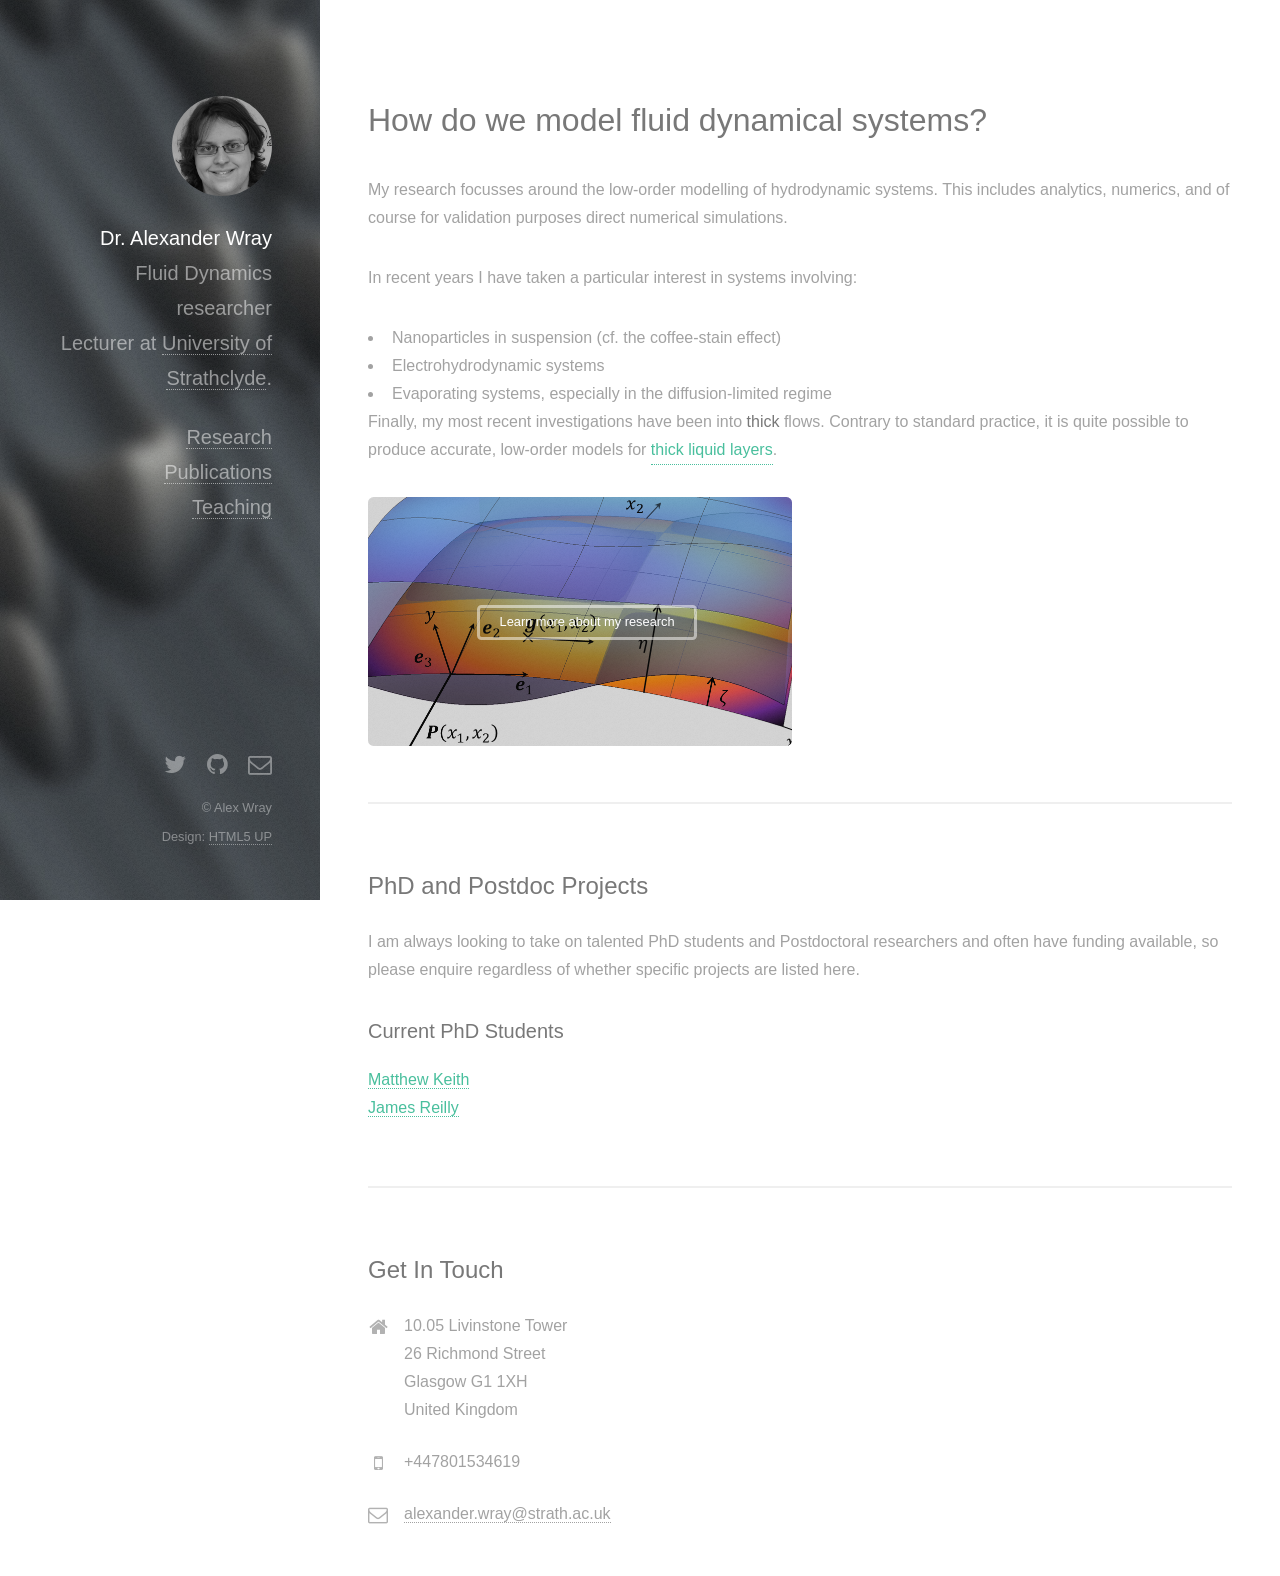
==== commit 7617d5ff: "Tracking stats corrected" ====
--- a/index.html
+++ b/index.html
@@ -1,4 +1,8 @@
-<!doctype html> <html> <head> <meta charset="utf-8"> <title>Dr. Alexander Wray</title> <meta name="description" content=""> <meta name="viewport" content="width=device-width"> <!-- Place favicon.ico and apple-touch-icon.png in the root directory --> <link rel="stylesheet" href="styles/vendor.css"> <link rel="stylesheet" href="styles/main.css"> <!--<link rel="stylesheet" href="https://use.fontawesome.com/releases/v5.5.0/css/all.css" integrity="sha384-B4dIYHKNBt8Bc12p+WXckhzcICo0wtJAoU8YZTY5qE0Id1GSseTk6S+L3BlXeVIU" crossorigin="anonymous">--> </head> <body ng-app="newAngularApp" ng-controller="IndexCtrl as indexCtrl"> <!--[if lte IE 8]>
+<!doctype html> <html> <head> <!-- Global site tag (gtag.js) - Google Analytics --> <script async src="https://www.googletagmanager.com/gtag/js?id=UA-129877048-1"></script> <script>window.dataLayer = window.dataLayer || [];
+  function gtag(){dataLayer.push(arguments);}
+  gtag('js', new Date());
+
+  gtag('config', 'UA-129877048-1');</script> <meta charset="utf-8"> <title>Dr. Alexander Wray</title> <meta name="description" content=""> <meta name="viewport" content="width=device-width"> <!-- Place favicon.ico and apple-touch-icon.png in the root directory --> <link rel="stylesheet" href="styles/vendor.css"> <link rel="stylesheet" href="styles/main.css"> <!--<link rel="stylesheet" href="https://use.fontawesome.com/releases/v5.5.0/css/all.css" integrity="sha384-B4dIYHKNBt8Bc12p+WXckhzcICo0wtJAoU8YZTY5qE0Id1GSseTk6S+L3BlXeVIU" crossorigin="anonymous">--> </head> <body ng-app="newAngularApp" ng-controller="IndexCtrl as indexCtrl"> <!--[if lte IE 8]>
       <p class="browsehappy">You are using an <strong>outdated</strong> browser. Please <a href="http://browsehappy.com/">upgrade your browser</a> to improve your experience.</p>
     <![endif]--> <!-- Add your site or application content here --> <!--
     <div class="header">
